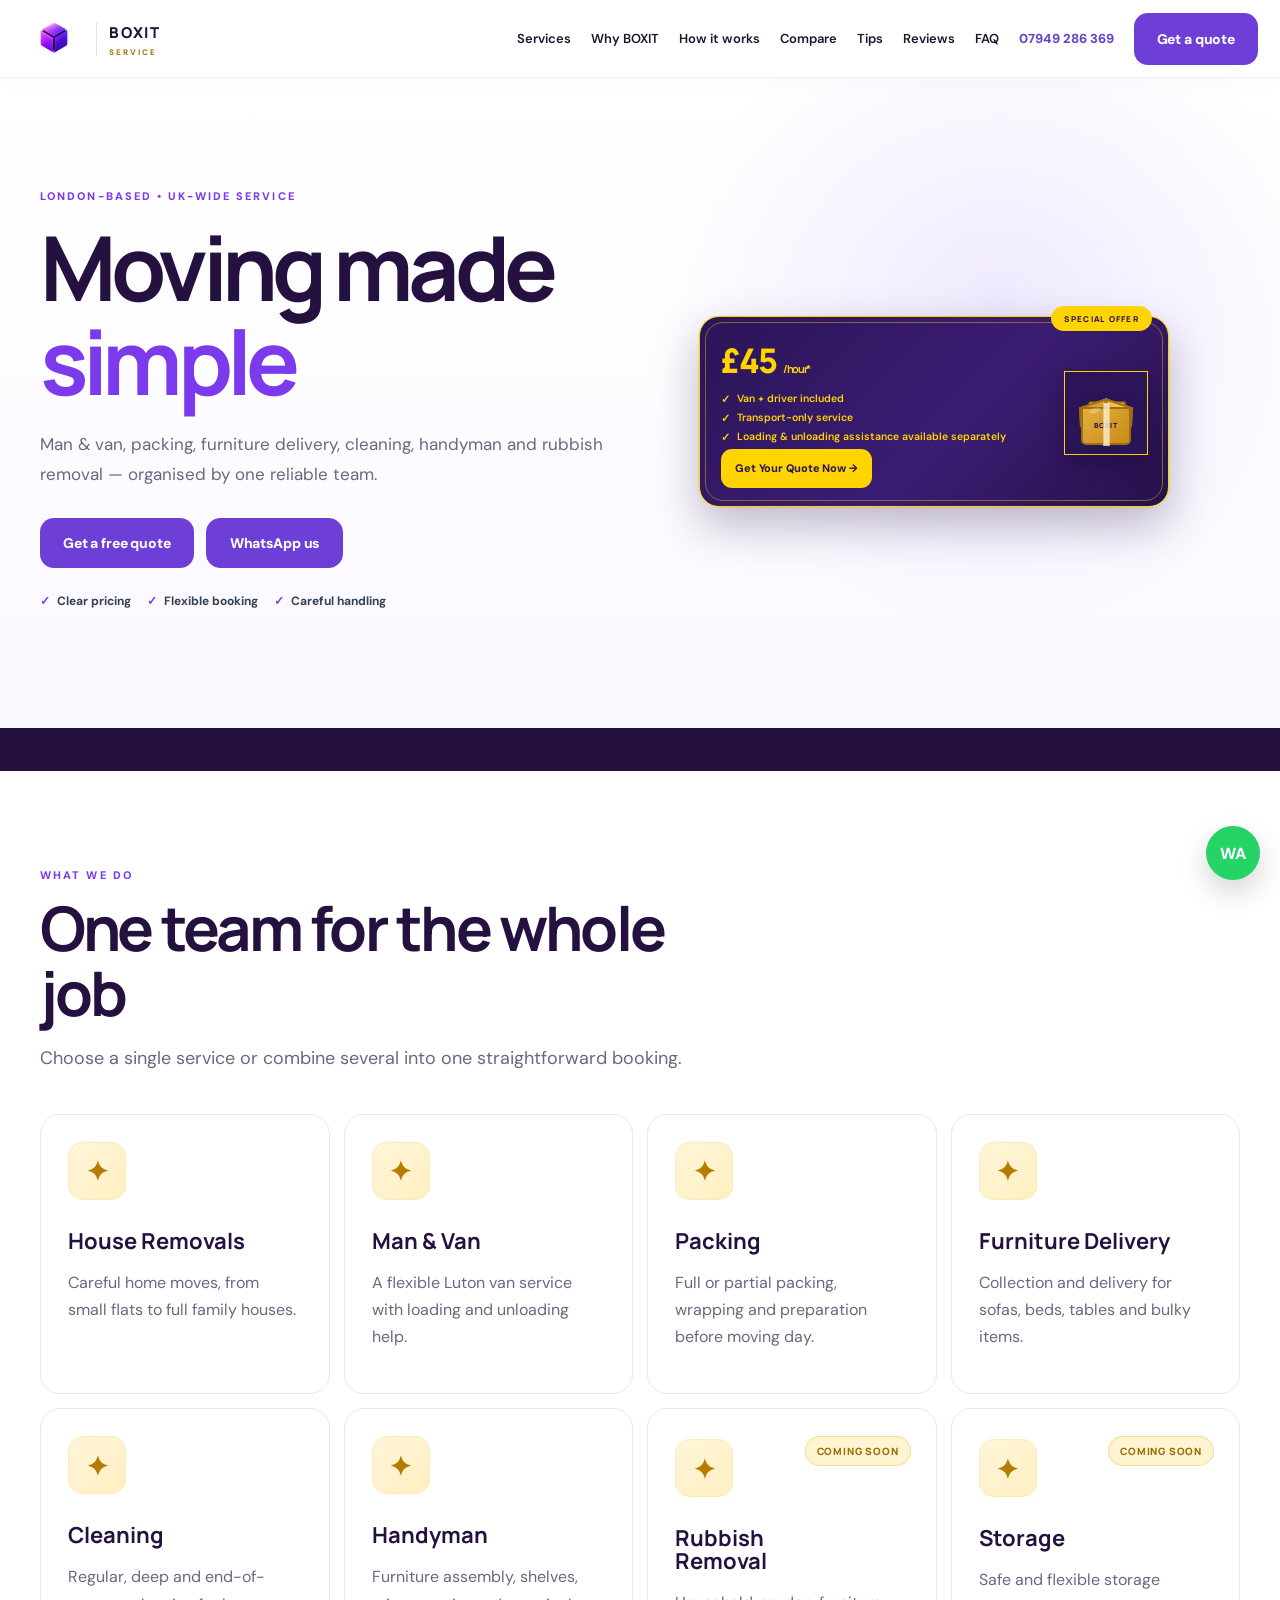
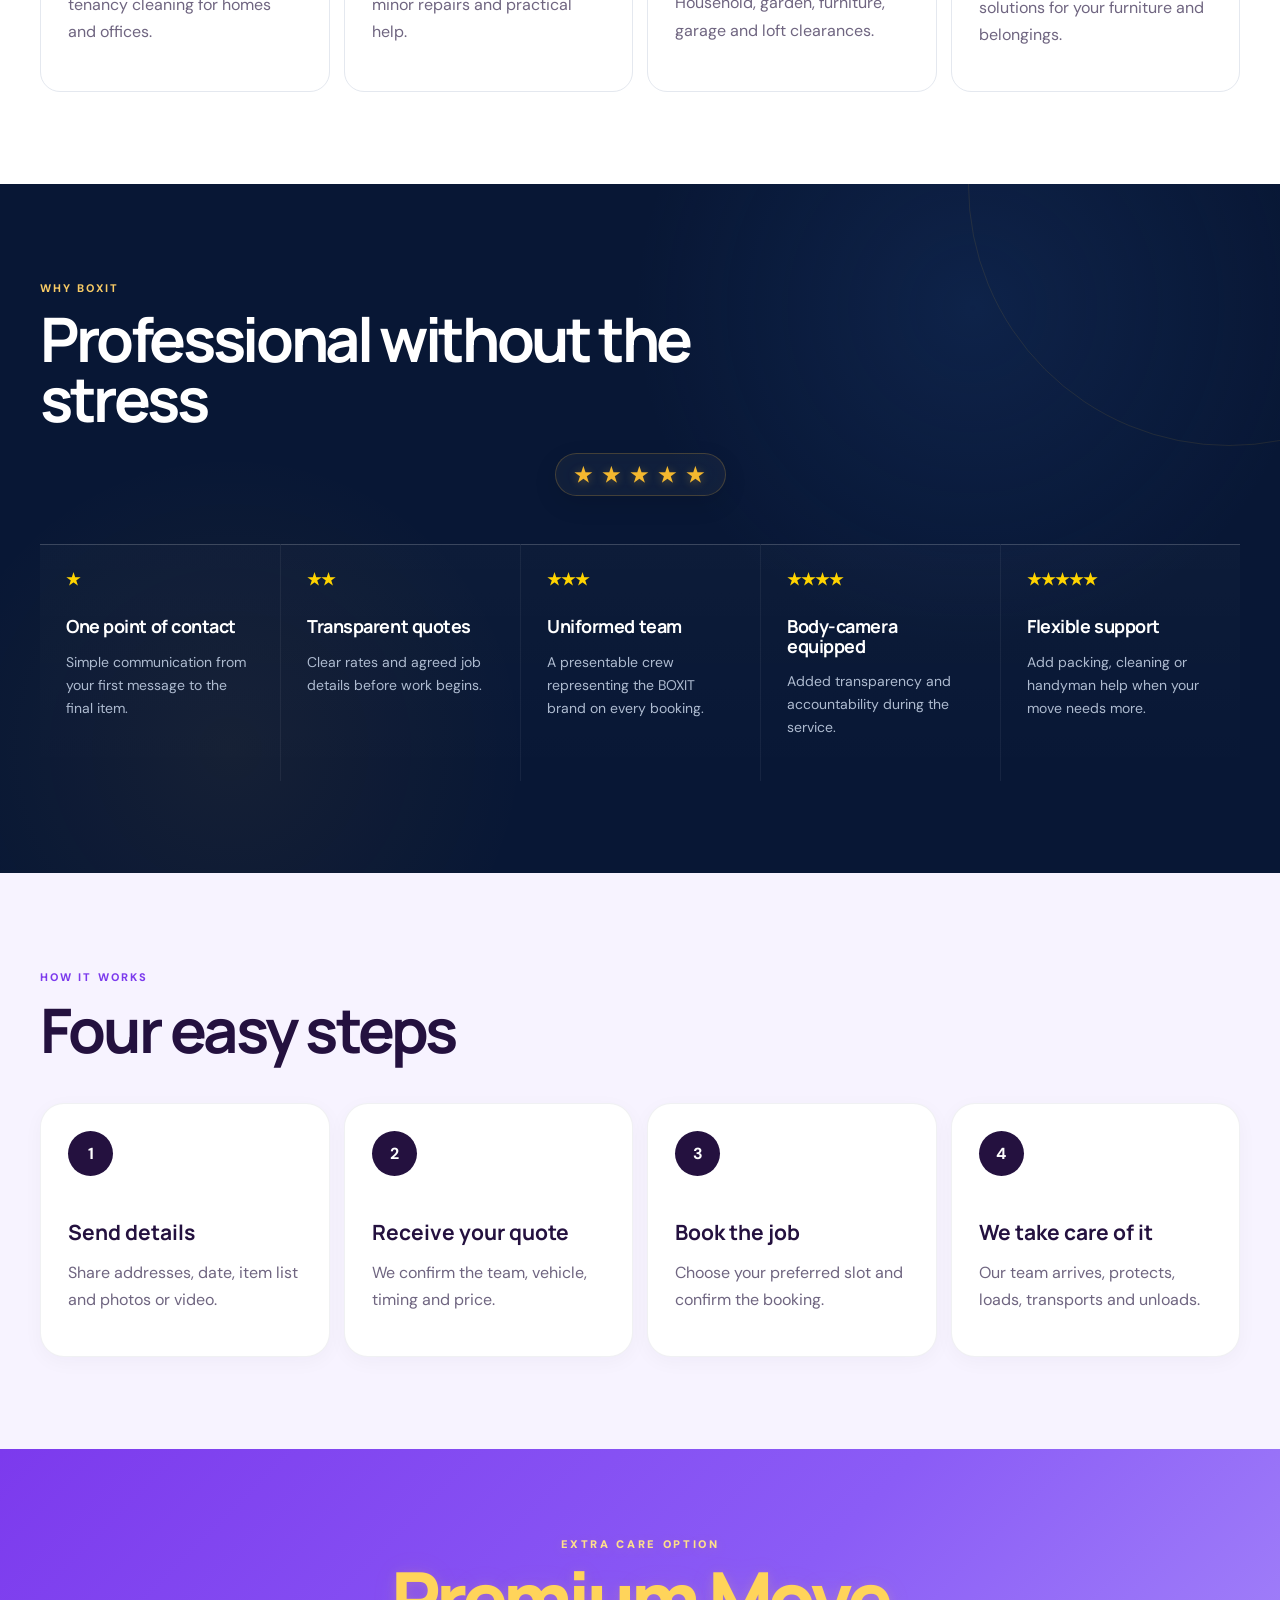
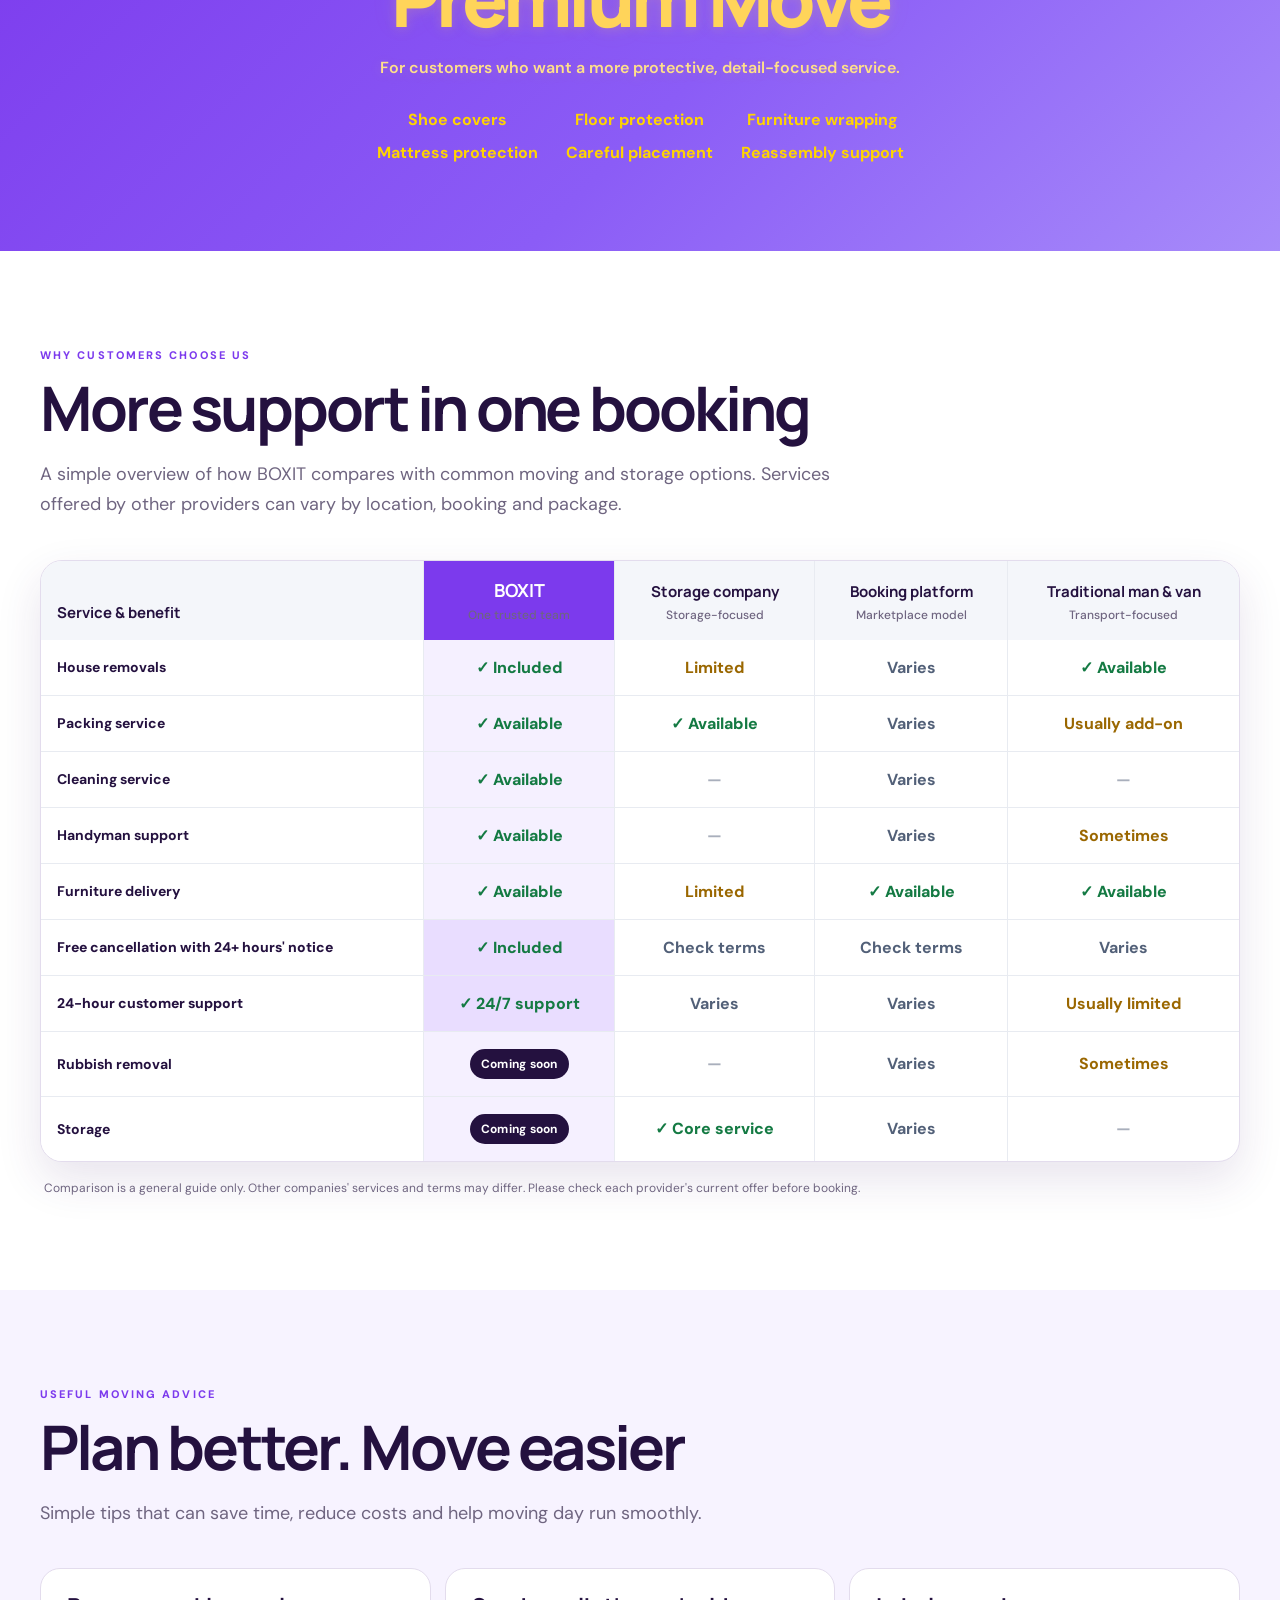
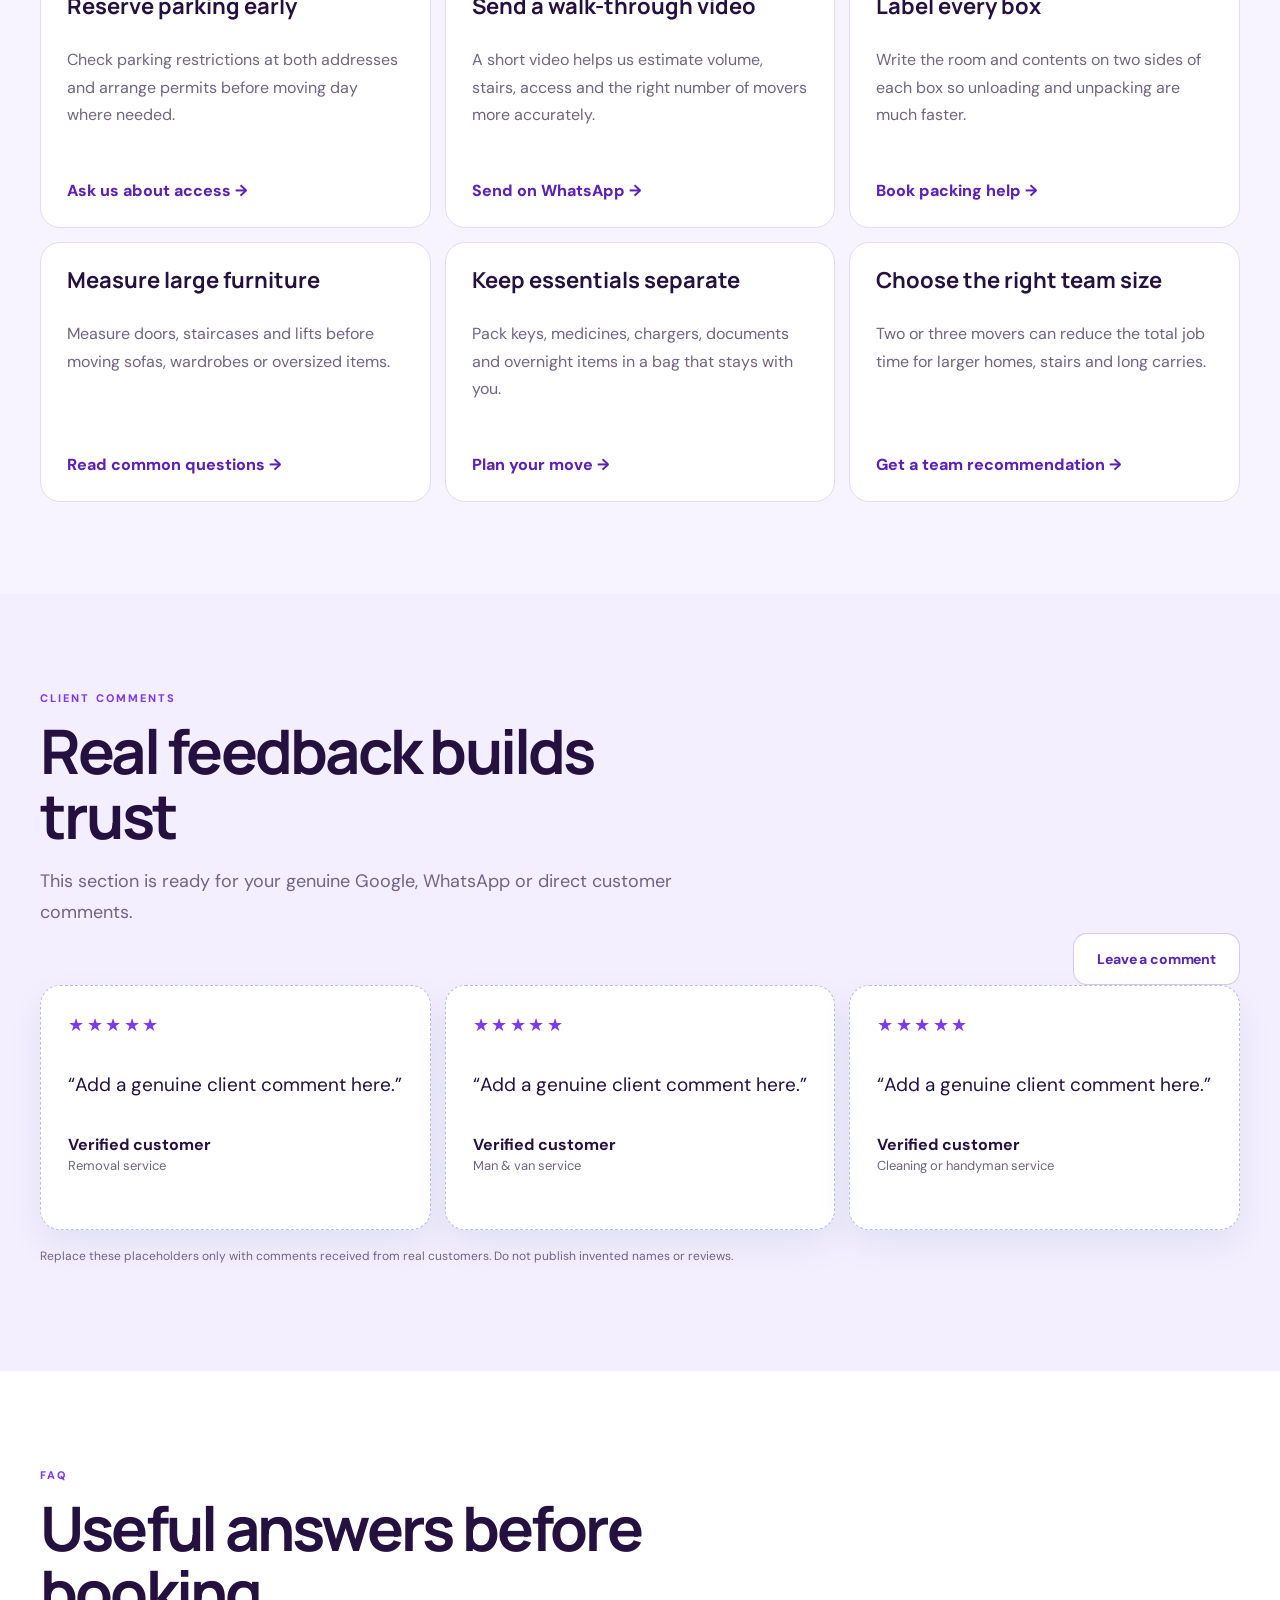
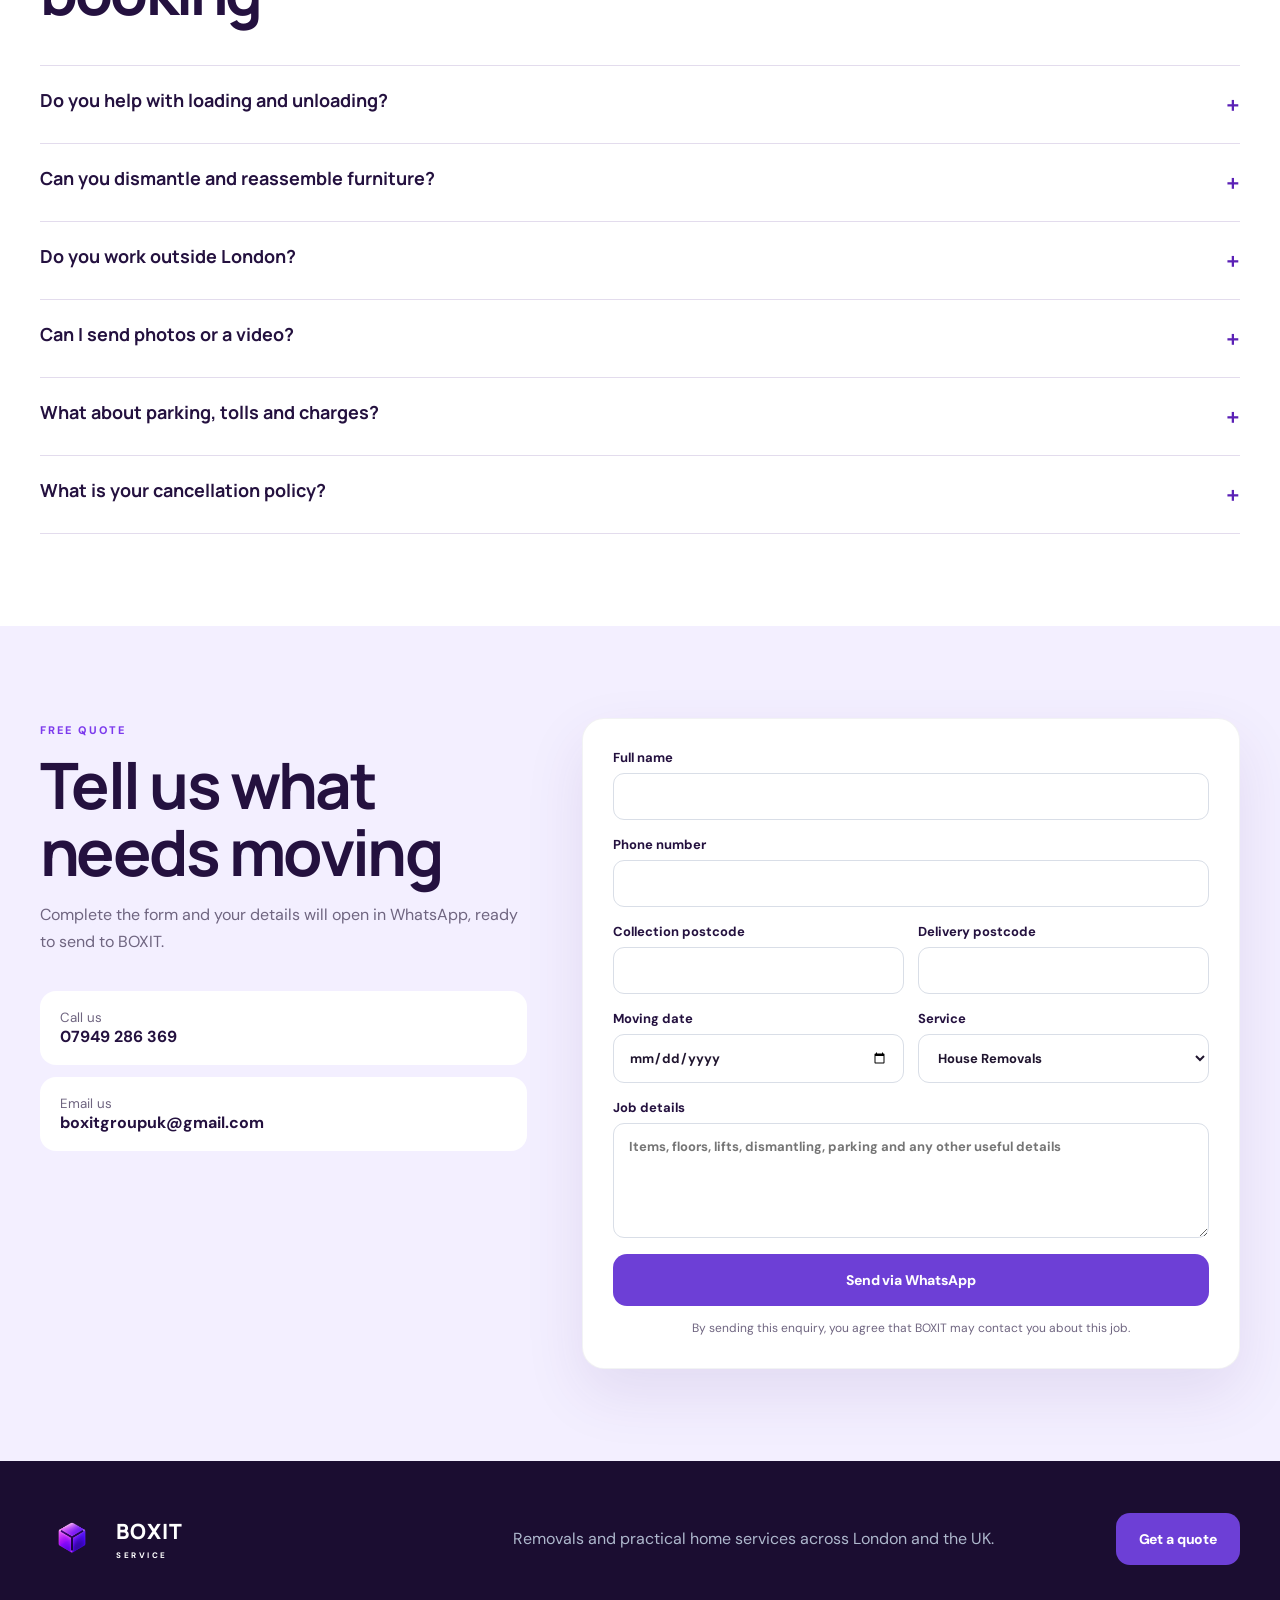
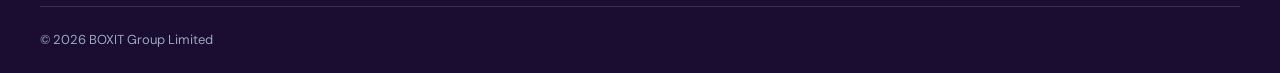
==== beta.html @ 2c0931a5 "in progress" ====
<!DOCTYPE html>
<html lang="en">
<head>
    <meta charset="UTF-8" />
    <meta name="viewport" content="width=device-width, initial-scale=1.0" />
    <meta name="description" content="BOXIT provides removals, man & van, packing, furniture delivery, cleaning, handyman and rubbish removal services across London and the UK." />
    <title>BOXIT Group | Removals & Home Services</title>
    <link rel="preconnect" href="https://fonts.googleapis.com">
    <link rel="preconnect" href="https://fonts.gstatic.com" crossorigin>
    <link href="https://fonts.googleapis.com/css2?family=DM+Sans:wght@400;500;600;700&family=Manrope:wght@600;700;800&display=swap" rel="stylesheet">
</head>
<style>
    :root{
        --navy:#0a1735;
        --blue:#102b66;
        --gold:#f5b936;
        --cream:#f7f3ea;
        --ink:#111827;
        --muted:#667085;
        --white:#fff;
        --line:#dfe3ea;
        --radius:24px;
    }

    *{
        box-sizing:border-box;
    }

    html{
        scroll-behavior:smooth;
    }

    body{
        margin:0;
        font-family:'DM Sans',sans-serif;
        color:var(--ink);
        background:#fff;
    }

    h1,h2,h3{
        font-family:'Manrope',sans-serif;
        margin:0;
        line-height:1.05;
    }

    p{
        line-height:1.7;
        color:var(--muted);
    }

    a{
        text-decoration:none;
        color:inherit;
    }

    .section-pad{
        padding-left:max(24px,calc((100vw - 1200px)/2));
        padding-right:max(24px,calc((100vw - 1200px)/2));
    }


    /* =========================================================
     HEADER
     ========================================================= */

    .site-header{
        height:86px;
        padding:0 max(24px,calc((100vw - 1200px)/2));
        display:flex;
        align-items:center;
        justify-content:space-between;
        position:sticky;
        top:0;
        background:rgba(255,255,255,.94);
        backdrop-filter:blur(16px);
        -webkit-backdrop-filter:blur(16px);
        z-index:20;
        border-bottom:1px solid rgba(10,23,53,.08);
    }

    .brand{
        display:flex;
        align-items:center;
        text-decoration:none;
    }

    .header-logo{
        display:block;
        width:150px;
        height:58px;
        object-fit:contain;
        object-position:left center;
    }

    @media(max-width:600px){
        .header-logo{
            width:125px;
            height:52px;
        }
    }

    .brand-mark{
        width:38px;
        height:38px;
        background:var(--gold);
        border-radius:9px;
        position:relative;
        display:grid;
        place-items:center;
        transform:rotate(-4deg);
    }

    .brand-mark:before,
    .brand-mark:after,
    .brand-mark span{
        content:"";
        position:absolute;
        background:var(--navy);
    }

    .brand-mark:before{
        width:21px;
        height:3px;
        transform:rotate(28deg);
    }

    .brand-mark:after{
        height:21px;
        width:3px;
        transform:rotate(28deg);
    }

    .brand-mark span{
        width:13px;
        height:13px;
        border:3px solid var(--navy);
        background:transparent;
    }

    .brand strong{
        font:800 21px 'Manrope';
        letter-spacing:.04em;
        display:block;
        color:var(--navy);
    }

    .brand small{
        font-size:9px;
        letter-spacing:.34em;
        display:block;
        color:#65708a;
    }

    .site-header nav{
        display:flex;
        align-items:center;
        gap:24px;
        font-size:14px;
        font-weight:600;
    }

    .site-header nav>a:hover{
        color:var(--blue);
    }

    .nav-phone{
        color:var(--blue);
    }

    .menu-btn{
        display:none;
    }


    /* =========================================================
     BUTTONS
     ========================================================= */

    .btn{
        display:inline-flex;
        justify-content:center;
        align-items:center;
        background:var(--gold);
        color:var(--navy);
        padding:16px 23px;
        border-radius:999px;
        font-weight:800;
        border:0;
        cursor:pointer;
        transition:.2s;
    }

    .btn:hover{
        transform:translateY(-2px);
        box-shadow:0 12px 25px rgba(245,185,54,.3);
    }

    .btn-small{
        padding:11px 18px;
    }

    .btn-ghost{
        background:#fff;
        border:1px solid var(--line);
        box-shadow:none;
    }


    /* =========================================================
     HERO
     ========================================================= */

    .hero{
        min-height:690px;
        display:grid;
        grid-template-columns:1.05fr .95fr;
        gap:60px;
        align-items:center;
        background:linear-gradient(180deg,#fff 0%,#fbfaf7 100%);
        overflow:hidden;
    }

    .eyebrow{
        text-transform:uppercase;
        letter-spacing:.16em;
        font-size:12px;
        font-weight:800;
        color:#916c0c;
    }

    .hero h1{
        font-size:clamp(58px,7.5vw,104px);
        letter-spacing:-.06em;
        color:var(--navy);
        margin:16px 0 24px;
    }

    .hero h1 span{
        color:var(--gold);
    }

    .hero-copy>p{
        font-size:19px;
        max-width:620px;
    }

    .hero-actions{
        display:flex;
        gap:12px;
        margin:30px 0;
    }

    .trust-row{
        display:flex;
        flex-wrap:wrap;
        gap:18px;
        font-size:13px;
        font-weight:700;
        color:#344054;
    }

    .trust-row span:before{
        content:'✓';
        color:#b47c00;
        margin-right:7px;
    }


    /* =========================================================
     HERO ROUND PHOTO
     ========================================================= */

    .hero-visual{
        height:520px;
        position:relative;
        background:transparent;
        border-radius:0;
        overflow:visible;
        box-shadow:none;
        display:flex;
        align-items:center;
        justify-content:center;
    }

    /*
    If your hero contains a normal <img>, this makes it round.
  */

    .hero-visual img{
        width:440px;
        height:440px;
        border-radius:50%;
        object-fit:cover;
        object-position:center;
        display:block;
        background:#e7eefc;
        border:10px solid #fff;
        box-shadow:
                0 25px 60px rgba(16,43,102,.18),
                0 5px 20px rgba(16,43,102,.08);
    }


    /* Decorative circle behind photo */

    .hero-visual:before{
        content:"";
        position:absolute;
        width:470px;
        height:470px;
        border-radius:50%;
        background:#e7eefc;
        z-index:0;
    }

    .hero-visual img{
        position:relative;
        z-index:1;
    }


    /* Small gold decorative circle */

    .hero-visual:after{
        content:"";
        position:absolute;
        right:25px;
        top:40px;
        width:78px;
        height:78px;
        border-radius:50%;
        background:var(--gold);
        z-index:2;
        box-shadow:0 10px 25px rgba(245,185,54,.25);
    }


    /* =========================================================
     OLD HERO ILLUSTRATION SUPPORT
     ========================================================= */

    .sun{
        position:absolute;
        right:55px;
        top:55px;
        width:84px;
        height:84px;
        border-radius:50%;
        background:var(--gold);
    }

    .road{
        position:absolute;
        bottom:0;
        left:0;
        right:0;
        height:90px;
        background:#aab6cf;
    }

    .road:after{
        content:"";
        position:absolute;
        top:42px;
        width:100%;
        border-top:5px dashed #fff;
    }

    .house{
        position:absolute;
        left:55px;
        bottom:90px;
        width:190px;
        height:185px;
        background:#fff;
        border-radius:10px 10px 0 0;
    }

    .house:before{
        content:"";
        position:absolute;
        left:-22px;
        top:-65px;
        border-left:117px solid transparent;
        border-right:117px solid transparent;
        border-bottom:82px solid #173973;
    }

    .house i,
    .house b{
        position:absolute;
        background:#b7c8e9;
    }

    .house i{
        width:48px;
        height:70px;
        left:70px;
        bottom:0;
    }

    .house b{
        width:42px;
        height:42px;
        right:18px;
        top:45px;
    }

    .van{
        position:absolute;
        right:30px;
        bottom:65px;
        width:330px;
        height:160px;
    }

    .van-box{
        position:absolute;
        left:0;
        bottom:25px;
        width:220px;
        height:135px;
        background:var(--navy);
        border-radius:12px 12px 4px 4px;
        display:grid;
        place-items:center;
        color:#fff;
        font:800 30px 'Manrope';
    }

    .van-box:before{
        content:"";
        position:absolute;
        top:18px;
        right:18px;
        width:30px;
        height:30px;
        border:4px solid var(--gold);
        transform:rotate(30deg);
    }

    .van-cab{
        position:absolute;
        right:0;
        bottom:25px;
        width:115px;
        height:100px;
        background:var(--gold);
        border-radius:12px 28px 6px 6px;
    }

    .van-cab:before{
        content:"";
        position:absolute;
        top:12px;
        left:15px;
        width:58px;
        height:35px;
        background:#d7e5ff;
        clip-path:polygon(0 0,75% 0,100% 100%,0 100%);
    }

    .wheel{
        position:absolute;
        bottom:0;
        width:54px;
        height:54px;
        border-radius:50%;
        background:#222;
        border:10px solid #44506a;
    }

    .w1{
        left:43px;
    }

    .w2{
        right:38px;
    }

    .box-stack{
        position:absolute;
        left:30px;
        bottom:90px;
    }

    .box-stack div{
        width:58px;
        height:50px;
        background:#d49b2a;
        border:3px solid #a27318;
        margin-top:3px;
    }

    .box-stack div:nth-child(2){
        margin-left:46px;
    }

    .box-stack div:nth-child(3){
        margin-left:12px;
    }


    /* =========================================================
     TICKER — RIGHT EDGE TO LEFT EDGE
     ========================================================= */

    .ticker{
        position:relative;
        background:var(--navy);
        color:#fff;
        overflow:hidden;
        white-space:nowrap;
        padding:18px 0;
        font:700 13px 'Manrope';
        letter-spacing:.15em;
    }

    .ticker div{
        display:block;
        width:max-content;
        min-width:max-content;
        animation:tickerMove 22s linear infinite;
        will-change:transform;
        transform:translate3d(100vw,0,0);
    }

    @keyframes tickerMove{
        from{
            transform:translate3d(100vw,0,0);
        }
        to{
            transform:translate3d(-100%,0,0);
        }
    }

    @media(prefers-reduced-motion:reduce){
        .ticker div{
            animation:none;
            transform:none;
            margin-left:20px;
        }
    }


    /* =========================================================
     GENERAL SECTIONS
     ========================================================= */

    .section-block{
        padding-top:110px;
        padding-bottom:110px;
    }

    .section-heading{
        max-width:680px;
        margin-bottom:48px;
    }

    .section-heading h2{
        font-size:clamp(40px,5vw,68px);
        letter-spacing:-.045em;
        color:var(--navy);
        margin:12px 0;
    }

    .section-heading>p{
        font-size:18px;
    }


    /* =========================================================
     SERVICES
     ========================================================= */

    .service-grid{
        display:grid;
        grid-template-columns:repeat(4,1fr);
        gap:16px;
    }

    .service-grid article{
        padding:30px;
        border:1px solid var(--line);
        border-radius:var(--radius);
        min-height:230px;
        transition:.25s;
        background:#fff;
    }

    .service-grid article:hover{
        transform:translateY(-5px);
        box-shadow:0 20px 45px rgba(17,24,39,.08);
        border-color:#f4c75f;
    }

    .service-grid article:last-child{
        grid-column:span 2;
    }

    .icon{
        width:44px;
        height:44px;
        border-radius:13px;
        display:grid;
        place-items:center;
        background:#fff4d7;
        color:#8f6600;
        font-weight:800;
        margin-bottom:35px;
    }

    .service-grid h3{
        font-size:22px;
        color:var(--navy);
    }


    /* =========================================================
     DARK SECTION
     ========================================================= */

    .dark-section{
        padding-top:110px;
        padding-bottom:110px;
        background:var(--navy);
        color:#fff;
    }

    .section-heading.light h2{
        color:#fff;
    }

    .section-heading.light .eyebrow{
        color:#f8cb65;
    }

    .feature-grid{
        display:grid;
        grid-template-columns:repeat(5,1fr);
        gap:18px;
    }

    .feature-grid article{
        padding:28px;
        border-top:1px solid rgba(255,255,255,.25);
    }

    .feature-grid span{
        color:var(--gold);
        font-weight:800;
    }

    .feature-grid h3{
        font-size:21px;
        margin:38px 0 12px;
    }

    .feature-grid p{
        color:#b8c1d5;
    }


    /* =========================================================
     PROCESS
     ========================================================= */

    .process-wrap{
        background:var(--cream);
    }

    .steps{
        display:grid;
        grid-template-columns:repeat(4,1fr);
        gap:20px;
    }

    .steps article{
        position:relative;
        padding:30px;
        background:#fff;
        border-radius:var(--radius);
    }

    .steps b{
        display:grid;
        place-items:center;
        width:48px;
        height:48px;
        border-radius:50%;
        background:var(--navy);
        color:#fff;
        margin-bottom:55px;
    }

    .steps h3{
        font-size:21px;
        color:var(--navy);
    }


    /* =========================================================
     PREMIUM SECTION
     ========================================================= */

    .premium{
        padding-top:95px;
        padding-bottom:95px;
        background:var(--gold);
        display:grid;
        grid-template-columns:1fr 1.2fr;
        align-items:end;
        gap:60px;
    }

    .premium h2{
        font-size:64px;
        color:var(--navy);
        margin:12px 0;
    }

    .premium p{
        color:#4e410f;
    }

    .premium-list{
        display:flex;
        flex-wrap:wrap;
        gap:12px;
    }

    .premium-list span{
        background:transparent !important;
        padding:0 !important;
        border-radius:0 !important;
        font-weight:700;
        color:#FFD400 !important;
    }


    /* =========================================================
     FAQ
     ========================================================= */

    .faq-list{
        border-top:1px solid var(--line);
    }

    details{
        border-bottom:1px solid var(--line);
        padding:22px 0;
    }

    summary{
        cursor:pointer;
        font:700 18px 'Manrope';
        color:var(--navy);
        list-style:none;
        display:flex;
        justify-content:space-between;
    }

    summary:after{
        content:'+';
        color:#9b7009;
        font-size:24px;
    }

    details[open] summary:after{
        content:'−';
    }


    /* =========================================================
     QUOTE SECTION
     ========================================================= */

    .quote-section{
        padding-top:110px;
        padding-bottom:110px;
        background:#eef3fd;
        display:grid;
        grid-template-columns:.85fr 1.15fr;
        gap:80px;
    }

    .quote-copy h2{
        font-size:clamp(46px,5vw,72px);
        color:var(--navy);
        letter-spacing:-.04em;
        margin:12px 0;
    }

    .contact-cards{
        display:grid;
        gap:12px;
        margin-top:35px;
    }

    .contact-cards a{
        background:#fff;
        padding:18px 20px;
        border-radius:16px;
    }

    .contact-cards small{
        display:block;
        color:var(--muted);
    }

    .contact-cards strong{
        color:var(--navy);
    }

    .quote-form{
        background:#fff;
        padding:32px;
        border-radius:28px;
        box-shadow:0 24px 60px rgba(16,43,102,.1);
    }

    label{
        display:grid;
        gap:7px;
        font-weight:700;
        font-size:13px;
        color:var(--navy);
        margin-bottom:16px;
    }

    input,
    select,
    textarea{
        width:100%;
        padding:14px 15px;
        border:1px solid #ced5e1;
        border-radius:12px;
        font:inherit;
        color:var(--ink);
        background:#fff;
    }

    input:focus,
    select:focus,
    textarea:focus{
        outline:3px solid rgba(245,185,54,.28);
        border-color:#d59c1e;
    }

    .form-row{
        display:grid;
        grid-template-columns:1fr 1fr;
        gap:14px;
    }

    .quote-form .btn{
        width:100%;
    }

    .form-note{
        font-size:12px;
        text-align:center;
        margin-bottom:0;
    }


    /* =========================================================
     FOOTER
     ========================================================= */

    footer{
        background:#071126;
        color:#fff;
        padding:55px max(24px,calc((100vw - 1200px)/2)) 25px;
    }

    .footer-top{
        display:grid;
        grid-template-columns:1fr 1.3fr auto;
        align-items:center;
        gap:40px;
        padding-bottom:45px;
    }

    .brand-light strong{
        color:#fff;
    }

    .footer-top p{
        color:#aeb8cd;
    }

    .footer-bottom{
        display:flex;
        justify-content:space-between;
        border-top:1px solid rgba(255,255,255,.14);
        padding-top:24px;
        color:#9ba7bd;
        font-size:13px;
    }

    .footer-bottom div{
        display:flex;
        gap:18px;
    }


    /* =========================================================
     WHATSAPP
     ========================================================= */

    .floating-whatsapp{
        position:fixed;
        right:22px;
        bottom:22px;
        width:58px;
        height:58px;
        background:#25d366;
        color:#fff;
        display:grid;
        place-items:center;
        border-radius:50%;
        font-weight:800;
        box-shadow:0 12px 25px rgba(0,0,0,.2);
        z-index:30;
    }


    /* =========================================================
     SPECIAL OFFER — COMPACT RIGHT SIDE
     ========================================================= */

    .offer-section{
        padding-top:30px;
        padding-bottom:0;
    }

    .offer-card{
        position:relative;
        width:min(500px,100%);
        max-width:500px;
        margin:0 0 0 auto;
        background:linear-gradient(135deg,#fffdf7 0%,#fff 65%,#fff8e7 100%);
        border:1px solid rgba(245,185,54,.75);
        border-radius:22px;
        padding:24px 25px 20px;
        display:grid;
        grid-template-columns:minmax(0,1fr) 82px;
        gap:12px 18px;
        align-items:center;
        box-shadow:0 14px 35px rgba(16,43,102,.10);
    }

    .offer-card:after{
        content:"";
        position:absolute;
        inset:5px;
        border:1px solid rgba(245,185,54,.15);
        border-radius:18px;
        pointer-events:none;
    }

    .offer-ribbon{
        position:absolute;
        top:-13px;
        right:20px;
        left:auto;
        transform:none;
        background:var(--navy);
        color:#fff;
        font:800 9px 'Manrope';
        letter-spacing:.16em;
        text-transform:uppercase;
        padding:7px 14px;
        border:1px solid var(--gold);
        border-radius:999px;
        white-space:nowrap;
        box-shadow:0 6px 15px rgba(10,23,53,.14);
    }

    .offer-price{
        display:flex;
        align-items:baseline;
        gap:6px;
        font:800 36px 'Manrope';
        letter-spacing:-.04em;
        color:var(--navy);
    }

    .offer-price small{
        font-size:12px;
        font-weight:700;
        color:#806315;
    }

    .offer-list{
        list-style:none;
        margin:10px 0 0;
        padding:0;
        display:grid;
        gap:5px;
    }

    .offer-list li{
        display:flex;
        gap:7px;
        align-items:flex-start;
        font-weight:600;
        font-size:11.5px;
        line-height:1.35;
        color:#475467;
    }

    .offer-list li b{
        color:#b47c00;
        font-size:11px;
    }

    .offer-badge{
        width:82px;
        height:82px;
        border-radius:50%;
        background:var(--navy);
        color:#fff;
        display:grid;
        place-items:center;
        text-align:center;
        font:800 9px 'Manrope';
        line-height:1.25;
        justify-self:end;
        position:relative;
        overflow:hidden;
        isolation:isolate;
        border:3px solid #fff;
        box-shadow:0 0 0 1px var(--gold),0 8px 20px rgba(10,23,53,.15);
    }

    .offer-badge:after{
        content:"";
        position:absolute;
        inset:4px;
        border:1px solid rgba(245,185,54,.7);
        border-radius:50%;
        z-index:1;
    }

    .offer-badge img{
        position:absolute;
        inset:0;
        width:100%;
        height:100%;
        object-fit:cover;
        opacity:.28;
        z-index:-1;
    }

    .offer-badge-overlay{
        position:relative;
        z-index:2;
        display:grid;
        gap:1px;
        padding:10px;
        text-shadow:0 1px 6px rgba(0,0,0,.3);
    }

    .offer-badge-overlay span{
        display:block;
        color:#fff;
        font-size:7px;
        letter-spacing:.1em;
    }

    .offer-badge-overlay strong{
        display:block;
        color:var(--gold);
        font-size:14px;
        letter-spacing:.04em;
    }

    .offer-cta{
        grid-column:1/-1;
        margin-top:5px;
        width:max-content;
        padding:10px 16px;
        font-size:12px;
    }

    @media(max-width:960px){
        .offer-section{
            padding-top:25px;
        }

        .offer-card{
            margin-left:auto;
            margin-right:0;
        }
    }

    @media(max-width:600px){
        .offer-section{
            padding-top:28px;
            padding-bottom:0;
        }

        .offer-card{
            width:100%;
            max-width:none;
            grid-template-columns:1fr 72px;
            padding:22px 18px 18px;
            border-radius:20px;
        }

        .offer-badge{
            width:72px;
            height:72px;
        }

        .offer-price{
            font-size:32px;
        }

        .offer-list li{
            font-size:11px;
        }

        .offer-cta{
            width:100%;
        }
    }

    /* =========================================================
     COMPARISON
     ========================================================= */

    .compare-section{
        background:#fff;
    }

    .compare-heading{
        max-width:820px;
    }

    .comparison-card{
        overflow-x:auto;
        border:1px solid var(--line);
        border-radius:28px;
        background:#fff;
        box-shadow:0 24px 55px rgba(16,43,102,.08);
    }

    .comparison-table{
        width:100%;
        min-width:960px;
        border-collapse:separate;
        border-spacing:0;
        text-align:center;
    }

    .comparison-table th,
    .comparison-table td{
        padding:19px 18px;
        border-right:1px solid #e8ebf1;
        border-bottom:1px solid #e8ebf1;
    }

    .comparison-table thead th{
        background:#f4f6fa;
        color:var(--navy);
        font-family:'Manrope';
        font-size:15px;
        vertical-align:bottom;
    }

    .comparison-table thead th:first-child{
        text-align:left;
        min-width:255px;
    }

    .comparison-table thead span,
    .comparison-table thead small{
        display:block;
    }

    .comparison-table thead small{
        margin-top:5px;
        color:var(--muted);
        font:500 12px 'DM Sans';
    }

    .comparison-table tbody th{
        text-align:left;
        color:var(--navy);
        font-size:14px;
        background:#fff;
    }

    .comparison-table tr:last-child th,
    .comparison-table tr:last-child td{
        border-bottom:0;
    }

    .comparison-table th:last-child,
    .comparison-table td:last-child{
        border-right:0;
    }

    .comparison-table .boxit-col{
        background:#fff8e6;
    }

    .comparison-table thead .boxit-col{
        background:var(--gold);
        font-size:18px;
    }

    .comparison-table .highlight-row th{
        font-weight:800;
    }

    .comparison-table .highlight-row .boxit-col{
        background:#fff0bd;
    }

    .yes{
        color:#147a43;
        font-weight:800;
    }

    .limited{
        color:#9a6700;
        font-weight:700;
    }

    .varies{
        color:#526078;
        font-weight:700;
    }

    .no{
        color:#a9afbc;
        font-weight:800;
    }

    .soon{
        display:inline-block;
        background:var(--navy);
        color:#fff;
        padding:7px 11px;
        border-radius:999px;
        font-size:12px;
        letter-spacing:.02em;
    }

    .comparison-note{
        font-size:12px;
        color:var(--muted);
        margin:16px 4px 0;
    }


    /* =========================================================
     TIPS
     ========================================================= */

    .tips-section{
        background:var(--cream);
    }

    .tips-grid{
        display:grid;
        grid-template-columns:repeat(3,1fr);
        gap:18px;
    }

    .tips-grid article{
        background:#fff;
        border:1px solid var(--line);
        border-radius:24px;
        padding:28px;
        min-height:280px;
        display:flex;
        flex-direction:column;
    }

    .tips-grid article>span{
        display:none !important;
    }

    .tips-grid h3{
        font-size:22px;
        color:var(--navy);
        margin:0 0 12px;
    }

    .tips-grid p{
        flex:1;
    }

    .tips-grid a{
        font-weight:800;
        color:#8a6200;
        margin-top:22px;
    }


    /* =========================================================
     REVIEWS
     ========================================================= */

    .reviews-section{
        background:#eef3fd;
    }

    .reviews-head{
        display:flex;
        justify-content:space-between;
        align-items:end;
        gap:30px;
    }

    .review-grid{
        display:grid;
        grid-template-columns:repeat(3,1fr);
        gap:18px;
    }

    .review-grid article{
        background:#fff;
        border-radius:24px;
        padding:30px;
        min-height:260px;
        box-shadow:0 15px 35px rgba(16,43,102,.07);
    }

    .stars{
        color:#d99d14;
        letter-spacing:.14em;
        font-size:18px;
    }

    .review-grid article>p{
        font-size:19px;
        color:var(--navy);
        margin:32px 0;
    }

    .review-grid article footer{
        background:none;
        color:inherit;
        padding:0;
        display:grid;
        gap:2px;
    }

    .review-grid article footer strong{
        color:var(--navy);
    }

    .review-grid article footer span{
        font-size:13px;
        color:var(--muted);
    }

    .review-placeholder{
        border:1px dashed #b7c2d8;
    }

    .reviews-note{
        font-size:12px;
        color:var(--muted);
        margin-top:16px;
    }


    /* =========================================================
     TABLET
     ========================================================= */

    @media(max-width:960px){

        .site-header nav{
            display:none;
            position:absolute;
            left:0;
            right:0;
            top:86px;
            background:#fff;
            padding:24px;
            flex-direction:column;
            align-items:flex-start;
            border-bottom:1px solid var(--line);
        }

        .site-header nav.open{
            display:flex;
        }

        .menu-btn{
            display:block;
            border:1px solid var(--line);
            background:#fff;
            border-radius:99px;
            padding:10px 14px;
            font-weight:700;
        }

        .hero{
            grid-template-columns:1fr;
            padding-top:75px;
            padding-bottom:60px;
        }

        .hero-visual{
            height:500px;
        }

        .hero-visual:before{
            width:440px;
            height:440px;
        }

        .hero-visual img{
            width:410px;
            height:410px;
        }

        .service-grid{
            grid-template-columns:repeat(2,1fr);
        }

        .feature-grid{
            grid-template-columns:repeat(3,1fr);
        }

        .steps{
            grid-template-columns:repeat(2,1fr);
        }

        .quote-section{
            grid-template-columns:1fr;
        }

        .premium{
            grid-template-columns:1fr;
        }

        .footer-top{
            grid-template-columns:1fr;
        }

        .footer-bottom{
            gap:18px;
            flex-direction:column;
        }

        .footer-bottom div{
            flex-wrap:wrap;
        }

        .offer-card{
            grid-template-columns:1fr auto;
        }

        .tips-grid,
        .review-grid{
            grid-template-columns:repeat(2,1fr);
        }

        .reviews-head{
            align-items:flex-start;
            flex-direction:column;
        }
    }


    /* =========================================================
     MOBILE
     ========================================================= */

    @media(max-width:600px){

        .section-pad{
            padding-left:20px;
            padding-right:20px;
        }

        .hero{
            min-height:auto;
            padding-top:55px;
        }

        .hero h1{
            font-size:58px;
        }

        .hero-copy>p{
            font-size:17px;
        }

        .hero-actions{
            flex-direction:column;
            align-items:stretch;
        }

        .hero-actions .btn{
            width:100%;
        }

        .hero-visual{
            height:370px;
            margin-top:10px;
        }

        .hero-visual:before{
            width:320px;
            height:320px;
        }

        .hero-visual img{
            width:300px;
            height:300px;
            border-width:7px;
        }

        .hero-visual:after{
            width:58px;
            height:58px;
            right:25px;
            top:30px;
        }

        /*
      Hide old illustration pieces on mobile if they are still
      present in the HTML. This prevents them overlapping the
      round photo.
    */

        .hero-visual .sun,
        .hero-visual .road,
        .hero-visual .house,
        .hero-visual .van,
        .hero-visual .box-stack{
            display:none;
        }

        .service-grid,
        .feature-grid,
        .steps{
            grid-template-columns:1fr;
        }

        .service-grid article:last-child{
            grid-column:auto;
        }

        .form-row{
            grid-template-columns:1fr;
        }

        .section-block,
        .dark-section,
        .quote-section{
            padding-top:75px;
            padding-bottom:75px;
        }

        .premium{
            padding-top:70px;
            padding-bottom:70px;
        }

        .premium h2{
            font-size:48px;
        }

        .footer-bottom div{
            flex-direction:column;
        }

        .offer-card{
            grid-template-columns:1fr;
            padding:36px 22px;
            text-align:center;
        }

        .offer-badge{
            justify-self:center;
        }

        .offer-price{
            justify-content:center;
        }

        .offer-list{
            text-align:left;
        }

        .offer-cta{
            width:100%;
        }

        .tips-grid,
        .review-grid{
            grid-template-columns:1fr;
        }

        .comparison-card{
            border-radius:20px;
        }

        .comparison-table th,
        .comparison-table td{
            padding:15px 13px;
        }

        .reviews-head .btn{
            width:100%;
        }
    }


    /* =========================================================
     EXTRA SMALL PHONES
     ========================================================= */

    @media(max-width:380px){

        .hero h1{
            font-size:50px;
        }

        .hero-visual{
            height:330px;
        }

        .hero-visual:before{
            width:285px;
            height:285px;
        }

        .hero-visual img{
            width:270px;
            height:270px;
        }

        .hero-visual:after{
            width:48px;
            height:48px;
            right:15px;
        }
    }


    /* Smooth, subtle motion */
    .hero-copy > *{
        animation:fadeUp .65s ease both;
    }
    .hero-copy > :nth-child(2){animation-delay:.08s}
    .hero-copy > :nth-child(3){animation-delay:.16s}
    .hero-copy > :nth-child(4){animation-delay:.24s}
    .hero-copy > :nth-child(5){animation-delay:.32s}

    .hero-visual .sun{
        animation:float 5s ease-in-out infinite;
    }
    .hero-visual .van{
        animation:vanFloat 4.5s ease-in-out infinite;
    }
    .hero-visual .box-stack{
        animation:boxFloat 4s ease-in-out infinite;
    }

    @keyframes fadeUp{
        from{opacity:0;transform:translateY(14px)}
        to{opacity:1;transform:translateY(0)}
    }

    @keyframes float{
        0%,100%{transform:translateY(0)}
        50%{transform:translateY(-8px)}
    }

    @keyframes vanFloat{
        0%,100%{transform:translateY(0)}
        50%{transform:translateY(-5px)}
    }

    @keyframes boxFloat{
        0%,100%{transform:translateY(0) rotate(0)}
        50%{transform:translateY(-6px) rotate(-1deg)}
    }

    .floating-whatsapp{
        transition:transform .2s ease, box-shadow .2s ease;
    }

    .floating-whatsapp:hover{
        transform:translateY(-3px) scale(1.04);
        box-shadow:0 16px 30px rgba(0,0,0,.24);
    }

    @media(prefers-reduced-motion:reduce){
        html{scroll-behavior:auto}
        *,*::before,*::after{
            animation-duration:.01ms !important;
            animation-iteration-count:1 !important;
            transition-duration:.01ms !important;
        }
    }


    .header-service-text{
        display:flex;
        flex-direction:column;
        justify-content:center;
        margin-left:14px;
        line-height:1;
        border-left:1px solid rgba(10,23,53,.14);
        padding-left:14px;
    }

    .header-service-text strong{
        font-family:'Manrope',sans-serif;
        font-size:17px;
        font-weight:800;
        letter-spacing:.08em;
        color:var(--navy);
    }

    .header-service-text small{
        margin-top:5px;
        font-family:'DM Sans',sans-serif;
        font-size:9px;
        font-weight:800;
        letter-spacing:.28em;
        color:#9a700a;
    }

    @media(max-width:600px){
        .header-service-text{
            margin-left:10px;
            padding-left:10px;
        }

        .header-service-text strong{
            font-size:14px;
        }

        .header-service-text small{
            font-size:8px;
            letter-spacing:.2em;
        }
    }


    /* =========================================================
     BOXIT — FINAL VISUAL POLISH
     CSS ONLY • HTML/JS untouched
     ========================================================= */

    :root{
        --navy:#081735;
        --blue:#173b78;
        --gold:#f4b82f;
        --gold-deep:#b77b00;
        --gold-soft:#fff4d2;
        --cream:#fbf8f1;
        --ink:#172033;
        --muted:#69758b;
        --line:#e5e8ee;
        --shadow-sm:0 8px 25px rgba(8,23,53,.07);
        --shadow-md:0 18px 45px rgba(8,23,53,.10);
        --shadow-lg:0 30px 80px rgba(8,23,53,.13);
    }

    /* ---------- Global ---------- */

    ::selection{
        background:var(--gold);
        color:var(--navy);
    }

    body{
        background:#fff;
        overflow-x:hidden;
    }

    button,
    input,
    select,
    textarea{
        font-family:'DM Sans',sans-serif;
    }

    a,
    button,
    input,
    select,
    textarea,
    details,
    .service-grid article,
    .steps article,
    .tips-grid article,
    .review-grid article{
        transition:
                color .2s ease,
                background-color .2s ease,
                border-color .2s ease,
                box-shadow .2s ease,
                transform .2s ease;
    }

    /* ---------- Header ---------- */

    .site-header{
        height:78px;
        padding-left:max(22px,calc((100vw - 1240px)/2));
        padding-right:max(22px,calc((100vw - 1240px)/2));
        background:rgba(255,255,255,.88);
        border-bottom:1px solid rgba(8,23,53,.07);
        box-shadow:0 4px 20px rgba(8,23,53,.025);
    }

    .header-logo{
        width:142px;
        height:52px;
    }

    .header-service-text{
        margin-left:12px;
        padding-left:12px;
        border-left:1px solid rgba(8,23,53,.13);
    }

    .header-service-text strong{
        font-size:15px;
        letter-spacing:.12em;
    }

    .header-service-text small{
        color:#a47309;
        letter-spacing:.25em;
        font-size:8px;
    }

    .site-header nav{
        gap:20px;
        font-size:13px;
    }

    .site-header nav>a:not(.btn):hover{
        color:#a87500;
    }

    .nav-phone{
        font-weight:800;
    }

    /* ---------- Buttons ---------- */

    .btn{
        min-height:52px;
        padding:15px 23px;
        border-radius:14px;
        box-shadow:none;
        font-size:14px;
        letter-spacing:-.01em;
    }

    .btn:hover{
        transform:translateY(-2px);
    }

    .btn:active{
        transform:translateY(0);
    }

    .btn-ghost{
        background:#fff;
        border:1px solid #dce1e9;
    }

    .btn-ghost:hover{
        border-color:#e8bd50;
        background:#fffdf7;
    }

    /* ---------- Hero ---------- */

    .hero{
        position:relative;
        min-height:650px;
        grid-template-columns:minmax(0,1.08fr) minmax(390px,.92fr);
        gap:24px;
        padding-top:42px;
        padding-bottom:55px;
        background:
                radial-gradient(circle at 78% 35%,rgba(231,238,252,.72),transparent 30%),
                linear-gradient(180deg,#fff 0%,#fcfbf8 100%);
    }

    .hero-copy{
        position:relative;
        z-index:3;
        max-width:680px;
    }

    .eyebrow{
        color:#a87500;
        font-size:11px;
        letter-spacing:.19em;
    }

    .hero h1{
        font-size:clamp(58px,7vw,94px);
        letter-spacing:-.065em;
        margin:15px 0 22px;
        max-width:760px;
    }

    .hero h1 span{
        color:var(--gold);
    }

    .hero-copy>p{
        max-width:610px;
        font-size:17px;
        line-height:1.75;
    }

    .hero-actions{
        align-items:center;
        margin:28px 0 25px;
    }

    .hero-actions .btn{
        min-height:50px;
    }

    .trust-row{
        gap:16px;
        font-size:12px;
    }

    .trust-row span:before{
        color:#b47c00;
    }

    /* ---------- Hero illustration ---------- */

    .hero-visual{
        height:430px;
        max-width:500px;
        width:100%;
        justify-self:end;
        transform:translateX(16px);
    }

    .hero-visual:before{
        width:370px;
        height:370px;
        background:#e9effc;
    }

    .hero-visual:after{
        width:58px;
        height:58px;
        right:42px;
        top:35px;
    }

    .hero-visual .house{
        left:48px;
        bottom:76px;
        width:145px;
        height:142px;
    }

    .hero-visual .house:before{
        left:-16px;
        top:-48px;
        border-left-width:88px;
        border-right-width:88px;
        border-bottom-width:62px;
    }

    .hero-visual .van{
        right:8px;
        bottom:51px;
        width:270px;
        height:132px;
    }

    .hero-visual .van-box{
        width:180px;
        height:112px;
        font-size:23px;
    }

    .hero-visual .van-cab{
        width:94px;
        height:84px;
    }

    .hero-visual .wheel{
        width:46px;
        height:46px;
        border-width:8px;
    }

    .hero-visual .w1{left:35px}
    .hero-visual .w2{right:29px}

    .hero-visual .box-stack{
        left:25px;
        bottom:76px;
    }

    .hero-visual .box-stack div{
        width:48px;
        height:42px;
    }

    .hero-visual .box-stack div:nth-child(2){
        margin-left:38px;
    }

    .hero-visual .road{
        left:5px;
        right:5px;
        bottom:8px;
        height:65px;
    }

    /* ---------- Offer: compact and visually separate ---------- */
    /* The current HTML nests the offer inside .hero-copy.
     CSS positions it as a compact secondary card below the hero text. */

    #offer.offer-section{
        width:min(470px,100%);
        margin-top:30px;
        padding:0 !important;
    }

    #offer .offer-card{
        width:100%;
        max-width:none;
        margin:0;
        padding:20px 21px 18px;
        grid-template-columns:minmax(0,1fr) 76px;
        gap:10px 16px;
        border:1px solid rgba(244,184,47,.62);
        border-radius:20px;
        background:
                radial-gradient(circle at 100% 0%,rgba(244,184,47,.14),transparent 36%),
                linear-gradient(135deg,#fffdf8,#fff);
        box-shadow:var(--shadow-sm);
    }

    #offer .offer-ribbon{
        top:-11px;
        right:16px;
        padding:6px 12px;
        font-size:8px;
        border:1px solid rgba(244,184,47,.75);
        box-shadow:none;
    }

    #offer .offer-price{
        font-size:34px;
    }

    #offer .offer-price small{
        font-size:11px;
    }

    #offer .offer-list{
        margin-top:9px;
        gap:4px;
    }

    #offer .offer-list li{
        font-size:10.5px;
    }

    #offer .offer-badge{
        width:76px;
        height:76px;
        border:3px solid #fff;
        box-shadow:0 0 0 1px var(--gold),0 7px 18px rgba(8,23,53,.13);
    }

    #offer .offer-badge-overlay{
        padding:8px;
    }

    #offer .offer-badge-overlay span{
        font-size:6.5px;
    }

    #offer .offer-badge-overlay strong{
        font-size:13px;
    }

    #offer .offer-cta{
        min-height:39px;
        margin-top:4px;
        padding:9px 14px;
        font-size:11px;
        border-radius:11px;
    }

    /* ---------- Ticker ---------- */

    .ticker{
        padding:14px 0;
        background:var(--navy);
        font-size:11px;
        letter-spacing:.18em;
    }

    /* ---------- Section rhythm ---------- */

    .section-block{
        padding-top:92px;
        padding-bottom:92px;
    }

    .section-heading{
        margin-bottom:40px;
    }

    .section-heading h2{
        font-size:clamp(38px,4.8vw,62px);
    }

    /* ---------- Services ---------- */

    .service-grid{
        gap:14px;
    }

    .service-grid article{
        min-height:215px;
        padding:27px;
        border-color:#e4e8ef;
        border-radius:20px;
    }

    .service-grid article:hover{
        transform:translateY(-5px);
        border-color:#f1c65e;
        box-shadow:var(--shadow-md);
    }

    .icon{
        width:42px;
        height:42px;
        margin-bottom:30px;
        border-radius:12px;
    }

    /* ---------- Dark section ---------- */

    .dark-section{
        padding-top:92px;
        padding-bottom:92px;
        background:
                radial-gradient(circle at 80% 20%,rgba(40,75,135,.34),transparent 32%),
                var(--navy);
    }

    .feature-grid{
        gap:10px;
    }

    .feature-grid article{
        padding:26px;
    }

    /* ---------- Process ---------- */

    .process-wrap{
        background:
                radial-gradient(circle at 20% 10%,rgba(255,255,255,.8),transparent 30%),
                var(--cream);
    }

    .steps{
        gap:14px;
    }

    .steps article{
        padding:27px;
        border:1px solid rgba(8,23,53,.06);
        box-shadow:0 5px 20px rgba(8,23,53,.035);
    }

    .steps article:hover{
        transform:translateY(-4px);
        box-shadow:var(--shadow-md);
    }

    .steps b{
        width:45px;
        height:45px;
        margin-bottom:45px;
    }

    /* ---------- Premium ---------- */

    .premium{
        padding-top:78px;
        padding-bottom:78px;
        grid-template-columns:1fr 1.25fr;
        gap:45px;
        background:
                radial-gradient(circle at 90% 50%,rgba(255,255,255,.28),transparent 35%),
                var(--gold);
    }

    .premium h2{
        font-size:clamp(48px,5.5vw,68px);
    }

    .premium-list{
        gap:9px;
    }

    .premium-list span{
        padding:11px 14px;
        background:rgba(255,255,255,.78);
    }

    /* ---------- Comparison ---------- */

    .comparison-card{
        border-radius:22px;
        box-shadow:var(--shadow-md);
    }

    .comparison-table th,
    .comparison-table td{
        padding:17px 16px;
    }

    .comparison-table .boxit-col{
        background:#fff9e9;
    }

    .comparison-table thead .boxit-col{
        background:linear-gradient(135deg,#f4b82f,#ffd66c);
    }

    /* ---------- Tips ---------- */

    .tips-grid{
        gap:14px;
    }

    .tips-grid article{
        min-height:260px;
        padding:26px;
        border-radius:20px;
    }

    .tips-grid article:hover{
        transform:translateY(-4px);
        box-shadow:var(--shadow-md);
    }

    /* ---------- Reviews ---------- */

    .reviews-section{
        background:#f0f4fc;
    }

    .review-grid{
        gap:14px;
    }

    .review-grid article{
        min-height:245px;
        padding:27px;
        border-radius:20px;
    }

    .review-grid article:hover{
        transform:translateY(-4px);
        box-shadow:var(--shadow-md);
    }

    /* ---------- Quote ---------- */

    .quote-section{
        padding-top:92px;
        padding-bottom:92px;
        background:
                radial-gradient(circle at 0 20%,rgba(255,255,255,.8),transparent 32%),
                #eef3fd;
        gap:55px;
    }

    .quote-form{
        padding:30px;
        border:1px solid rgba(8,23,53,.05);
        border-radius:22px;
        box-shadow:var(--shadow-lg);
    }

    input,
    select,
    textarea{
        border-color:#d9dee7;
        border-radius:11px;
    }

    input:hover,
    select:hover,
    textarea:hover{
        border-color:#c3cad6;
    }

    input:focus,
    select:focus,
    textarea:focus{
        outline:3px solid rgba(244,184,47,.18);
        border-color:#d59c1e;
    }

    /* ---------- Footer ---------- */

    footer{
        padding-top:48px;
    }

    .footer-top{
        padding-bottom:38px;
    }

    /* ---------- Floating WhatsApp ---------- */

    .floating-whatsapp{
        width:54px;
        height:54px;
        right:20px;
        bottom:20px;
        box-shadow:0 12px 28px rgba(0,0,0,.17);
    }

    .floating-whatsapp:hover{
        transform:translateY(-3px) scale(1.04);
    }

    /* ---------- Responsive ---------- */

    @media(max-width:960px){

        .site-header{
            height:76px;
        }

        .site-header nav{
            top:76px;
            padding:22px;
            box-shadow:0 15px 30px rgba(8,23,53,.08);
        }

        .hero{
            min-height:auto;
            grid-template-columns:1fr;
            padding-top:58px;
        }

        .hero-copy{
            max-width:760px;
        }

        .hero h1{
            font-size:clamp(54px,9vw,78px);
        }

        #offer.offer-section{
            width:min(500px,100%);
            margin-top:28px;
        }

        .hero-visual{
            justify-self:center;
            transform:none;
            margin-top:10px;
        }

        .premium{
            gap:30px;
        }
    }

    @media(max-width:600px){

        .site-header{
            height:70px;
        }

        .header-logo{
            width:116px;
            height:48px;
        }

        .header-service-text{
            margin-left:8px;
            padding-left:8px;
        }

        .header-service-text strong{
            font-size:12px;
        }

        .header-service-text small{
            font-size:7px;
            letter-spacing:.18em;
        }

        .hero{
            padding-top:44px;
            padding-bottom:45px;
        }

        .hero h1{
            font-size:clamp(48px,15vw,62px);
            margin-top:12px;
        }

        .hero-copy>p{
            font-size:16px;
        }

        .hero-actions{
            flex-direction:row !important;
            align-items:stretch;
            gap:8px;
        }

        .hero-actions .btn{
            width:auto !important;
            flex:1 1 0;
            padding-left:13px;
            padding-right:13px;
            font-size:12px;
        }

        .trust-row{
            gap:10px 14px;
            font-size:11px;
        }

        #offer.offer-section{
            width:100%;
            margin-top:28px;
        }

        #offer .offer-card{
            grid-template-columns:1fr 68px;
            padding:19px 16px 16px;
            border-radius:18px;
        }

        #offer .offer-price{
            font-size:30px;
        }

        #offer .offer-badge{
            width:68px;
            height:68px;
        }

        .hero-visual{
            height:350px;
            margin-top:8px;
        }

        .hero-visual:before{
            width:300px;
            height:300px;
        }

        .hero-visual .house{
            left:38px;
            bottom:68px;
            transform:scale(.82);
            transform-origin:bottom left;
        }

        .hero-visual .van{
            right:0;
            bottom:47px;
            transform:scale(.82);
            transform-origin:bottom right;
        }

        .hero-visual .box-stack{
            left:17px;
            bottom:69px;
            transform:scale(.82);
            transform-origin:bottom left;
        }

        .hero-visual .road{
            height:55px;
        }

        .section-block,
        .dark-section,
        .quote-section{
            padding-top:72px;
            padding-bottom:72px;
        }

        .section-heading h2{
            font-size:42px;
        }

        .premium{
            padding-top:62px;
            padding-bottom:62px;
        }

        .premium h2{
            font-size:46px;
        }

        .quote-form{
            padding:22px;
        }

        .floating-whatsapp{
            width:50px;
            height:50px;
            right:15px;
            bottom:15px;
        }
    }

    @media(prefers-reduced-motion:reduce){
        *,
        *::before,
        *::after{
            animation:none !important;
            transition:none !important;
            scroll-behavior:auto !important;
        }
    }



    /* Services — larger category icons and balanced 8-card grid */
    .service-grid article:last-child{
        grid-column:auto;
    }

    .service-grid .icon{
        width:58px;
        height:58px;
        min-width:58px;
        border-radius:16px;
        margin-bottom:30px;
        font-size:22px;
        line-height:1;
        box-shadow:inset 0 0 0 1px rgba(245,185,54,.10);
    }

    .service-grid article{
        min-height:250px;
    }

    @media(max-width:960px){
        .service-grid article:last-child{
            grid-column:auto;
        }

        .service-grid .icon{
            width:56px;
            height:56px;
            min-width:56px;
        }
    }

    @media(max-width:600px){
        .service-grid .icon{
            width:56px;
            height:56px;
            min-width:56px;
            font-size:21px;
        }

        .service-grid article{
            min-height:220px;
        }
    }


    /* =========================================================
     SERVICES — UNIFIED STAR ICONS + COMING SOON
     ========================================================= */

    .service-grid article{
        position:relative;
    }

    .service-grid .icon{
        width:58px;
        height:58px;
        min-width:58px;
        border-radius:15px;
        display:grid;
        place-items:center;
        background:linear-gradient(135deg,#fff5d9,#ffefc1);
        color:#b47c00;
        font-family:'Manrope',sans-serif;
        font-size:27px;
        font-weight:800;
        line-height:1;
        margin-bottom:30px;
        box-shadow:inset 0 0 0 1px rgba(245,185,54,.16);
    }

    .service-grid article:hover .icon{
        background:linear-gradient(135deg,#f5b936,#ffd86f);
        color:var(--navy);
        transform:scale(1.04);
    }

    .service-grid .coming-soon-card{
        padding-top:30px;
    }

    .service-grid .coming-soon{
        position:absolute;
        top:27px;
        right:25px;
        display:inline-flex;
        align-items:center;
        justify-content:center;
        padding:7px 11px;
        border-radius:999px;
        background:#fff4d2;
        border:1px solid rgba(245,185,54,.45);
        color:#9a6b00;
        font:800 10px 'Manrope',sans-serif;
        letter-spacing:.08em;
        text-transform:uppercase;
        white-space:nowrap;
    }

    .service-grid .coming-soon-card h3{
        padding-right:110px;
    }

    @media(max-width:600px){
        .service-grid .icon{
            width:56px;
            height:56px;
            min-width:56px;
            font-size:26px;
        }

        .service-grid .coming-soon{
            top:24px;
            right:20px;
            padding:6px 9px;
            font-size:9px;
        }

        .service-grid .coming-soon-card h3{
            padding-right:0;
            padding-top:34px;
        }
    }


    /* =========================================================
   FINAL HEADER + OFFER ART
   ========================================================= */

    /* Text-only header: no logo.jpg */
    .brand-text-only{
        gap:0;
    }

    .brand-text-only .header-service-text{
        margin-left:0;
        padding-left:0;
        border-left:0;
        display:flex;
        flex-direction:column;
        justify-content:center;
        line-height:.9;
    }

    .brand-text-only .header-service-text strong{
        font-family:'Manrope',sans-serif;
        font-size:28px;
        line-height:.9;
        font-weight:800;
        letter-spacing:.055em;
        color:var(--navy);
    }

    .brand-text-only .header-service-text small{
        margin-top:8px;
        font-family:'DM Sans',sans-serif;
        font-size:10px;
        line-height:1;
        font-weight:800;
        letter-spacing:.38em;
        color:#a87500;
    }

    /* Remove any old image styling from the offer badge */
    #offer .offer-badge{
        position:relative;
        width:82px;
        height:82px;
        overflow:visible;
        background:transparent;
        border:0;
        box-shadow:none;
        border-radius:0;
        isolation:auto;
    }

    #offer .offer-badge:after,
    #offer .offer-badge img{
        display:none !important;
    }

    /* Pure HTML moving carton */
    .offer-box-art{
        display:grid !important;
        place-items:center;
    }

    .box-art{
        position:relative;
        width:68px;
        height:58px;
        transform:translateY(5px);
        filter:drop-shadow(0 9px 8px rgba(8,23,53,.16));
    }

    /* box front */
    .box-front{
        position:absolute;
        left:9px;
        bottom:2px;
        width:50px;
        height:38px;
        background:linear-gradient(135deg,#e2ad3d 0%,#c98c18 100%);
        border:2px solid #9f6d0e;
        border-radius:2px 2px 5px 5px;
        z-index:4;
        display:grid;
        place-items:center;
        overflow:hidden;
    }

    .box-front:after{
        content:"";
        position:absolute;
        top:0;
        bottom:0;
        left:50%;
        width:2px;
        background:rgba(121,78,3,.2);
    }

    .box-front b{
        position:relative;
        z-index:2;
        color:var(--navy);
        font:800 7px 'Manrope',sans-serif;
        letter-spacing:.12em;
    }

    /* left flap */
    .box-left{
        position:absolute;
        left:8px;
        top:9px;
        width:27px;
        height:20px;
        background:#d8a031;
        border:2px solid #9f6d0e;
        transform:skewY(-17deg) rotate(-2deg);
        transform-origin:right bottom;
        z-index:3;
    }

    /* right flap */
    .box-right{
        position:absolute;
        right:8px;
        top:9px;
        width:27px;
        height:20px;
        background:#efbd51;
        border:2px solid #9f6d0e;
        transform:skewY(17deg) rotate(2deg);
        transform-origin:left bottom;
        z-index:3;
    }

    /* top panel */
    .box-top{
        position:absolute;
        left:14px;
        top:8px;
        width:40px;
        height:23px;
        background:linear-gradient(135deg,#f2c35d,#d79b25);
        border:2px solid #9f6d0e;
        transform:perspective(80px) rotateX(48deg) skewX(-8deg);
        z-index:2;
    }

    /* packing tape */
    .box-tape{
        position:absolute;
        left:31px;
        top:14px;
        width:7px;
        height:43px;
        background:rgba(255,244,210,.78);
        border-left:1px solid rgba(159,109,14,.25);
        border-right:1px solid rgba(159,109,14,.25);
        z-index:5;
        transform:rotate(0deg);
    }

    /* subtle little shine */
    .box-art:after{
        content:"";
        position:absolute;
        left:17px;
        top:19px;
        width:12px;
        height:5px;
        background:rgba(255,255,255,.28);
        border-radius:50%;
        transform:rotate(-18deg);
        z-index:6;
    }

    @media(max-width:600px){
        .brand-text-only .header-service-text strong{
            font-size:23px;
        }

        .brand-text-only .header-service-text small{
            font-size:8px;
            margin-top:7px;
            letter-spacing:.32em;
        }

        #offer .offer-badge{
            width:68px;
            height:68px;
        }

        .box-art{
            transform:scale(.88) translateY(5px);
        }
    }


    /* GitHub version: use the repository logo.jpg in the header */
    .site-header .header-logo{
        display:block;
        width:142px;
        height:52px;
        object-fit:contain;
        object-position:left center;
    }

    .site-header .header-service-text{
        margin-left:12px;
        padding-left:12px;
        border-left:1px solid rgba(8,23,53,.13);
    }

    .site-header .header-service-text strong{
        font-family:'Manrope',sans-serif;
        font-size:15px;
        font-weight:800;
        letter-spacing:.12em;
        color:var(--navy);
    }

    .site-header .header-service-text small{
        display:block;
        margin-top:5px;
        font-family:'DM Sans',sans-serif;
        font-size:8px;
        font-weight:800;
        letter-spacing:.25em;
        color:#a47309;
    }

    @media(max-width:600px){
        .site-header .header-logo{
            width:116px;
            height:48px;
        }

        .site-header .header-service-text{
            margin-left:8px;
            padding-left:8px;
        }

        .site-header .header-service-text strong{
            font-size:12px;
        }

        .site-header .header-service-text small{
            font-size:7px;
            letter-spacing:.18em;
        }
    }


    /* =========================================================
   WHY BOXIT — PROGRESSIVE GOLD STARS
   ========================================================= */

    .why-stars,
    .feature-number.why-stars,
    .why-number.why-stars{
        display:inline-flex;
        align-items:center;
        gap:3px;
        color:#f4b82f;
        font-family:Arial,sans-serif;
        font-size:18px;
        font-weight:900;
        line-height:1;
        letter-spacing:.02em;
        text-shadow:0 2px 8px rgba(244,184,47,.18);
    }

    .why-stars:hover{
        transform:translateY(-1px);
    }

    @media(max-width:600px){
        .why-stars,
        .feature-number.why-stars,
        .why-number.why-stars{
            font-size:16px;
        }
    }


    /* Five stars centered directly below the main Why BOXIT title */
    .section-title-stars{
        display:flex;
        justify-content:center;
        align-items:center;
        width:100%;
        margin:18px 0 42px;
        color:#f4b82f;
        font-family:Arial,sans-serif;
        font-size:22px;
        font-weight:900;
        line-height:1;
        letter-spacing:3px;
        text-align:center;
        text-shadow:0 3px 10px rgba(244,184,47,.18);
    }

    @media(max-width:600px){
        .section-title-stars{
            margin:14px 0 30px;
            font-size:19px;
            letter-spacing:2px;
        }
    }


    /* =========================================================
   WHY BOXIT — PREMIUM TITLE / STAR TREATMENT
   ========================================================= */

    #why{
        position:relative;
        overflow:hidden;
        background:
                radial-gradient(circle at 76% 18%,rgba(34,72,137,.24),transparent 30%),
                radial-gradient(circle at 18% 82%,rgba(244,184,47,.055),transparent 25%),
                #081735;
    }

    #why:before{
        content:"";
        position:absolute;
        width:520px;
        height:520px;
        right:-210px;
        top:-260px;
        border:1px solid rgba(244,184,47,.10);
        border-radius:50%;
        pointer-events:none;
    }

    #why .section-heading{
        position:relative;
        z-index:2;
        margin-bottom:0;
    }

    #why .section-heading h2{
        max-width:760px;
        margin-bottom:0;
        line-height:.98;
        letter-spacing:-.055em;
    }

    /* Elegant centered five-star rating */
    #why .section-title-stars{
        display:flex;
        justify-content:center;
        align-items:center;
        gap:7px;
        width:max-content;
        margin:24px auto 48px;
        padding:11px 18px 10px;
        border:1px solid rgba(244,184,47,.22);
        border-radius:999px;
        background:rgba(255,255,255,.035);
        box-shadow:
                0 8px 25px rgba(0,0,0,.10),
                inset 0 0 20px rgba(244,184,47,.025);
    }

    #why .section-title-stars span{
        display:block;
        color:#f4b82f;
        font-family:Arial,sans-serif;
        font-size:20px;
        font-weight:900;
        line-height:1;
        text-shadow:0 2px 10px rgba(244,184,47,.30);
    }

    /* Make the five feature columns feel more intentional */
    #why .feature-grid{
        position:relative;
        z-index:2;
        gap:0;
    }

    #why .feature-grid article{
        min-height:205px;
        padding:24px 26px 28px;
        border-top:1px solid rgba(255,255,255,.20);
        border-left:1px solid rgba(255,255,255,.06);
        background:linear-gradient(
                180deg,
                rgba(255,255,255,.018),
                rgba(255,255,255,0)
        );
    }

    #why .feature-grid article:first-child{
        border-left:0;
    }

    #why .feature-grid article:hover{
        background:rgba(255,255,255,.025);
        transform:translateY(-3px);
    }

    #why .feature-grid article h3{
        margin-top:27px;
        color:#fff;
        font-size:18px;
        line-height:1.08;
        letter-spacing:-.025em;
    }

    #why .feature-grid article p{
        margin-top:14px;
        color:#aebbd0;
        font-size:14px;
        line-height:1.65;
    }

    #why .why-number{
        display:block;
        color:#f4b82f;
        font-size:12px;
        font-weight:800;
        letter-spacing:.12em;
    }

    @media(max-width:960px){
        #why .section-title-stars{
            margin-bottom:36px;
        }

        #why .feature-grid{
            gap:1px;
        }

        #why .feature-grid article{
            border-left:0;
        }
    }

    @media(max-width:600px){
        #why .section-heading h2{
            font-size:42px;
            line-height:1;
        }

        #why .section-title-stars{
            gap:5px;
            margin:18px auto 34px;
            padding:9px 14px;
        }

        #why .section-title-stars span{
            font-size:17px;
        }

        #why .feature-grid article{
            min-height:auto;
            padding:22px 20px 25px;
            border-top:1px solid rgba(255,255,255,.15);
        }

        #why .feature-grid article h3{
            margin-top:20px;
        }
    }


    /* Center the 5-star rating across the entire Why BOXIT content width */
    #why .section-title-stars{
        width:max-content;
        margin:24px auto 48px !important;
        justify-content:center;
        position:relative;
        left:auto;
        right:auto;
    }

    #why .feature-grid{
        width:100%;
    }

    @media(max-width:600px){
        #why .section-title-stars{
            margin:18px auto 34px !important;
        }
    }


    /* =========================================================
   PREMIUM MOVE — CENTERED LAYOUT
   ========================================================= */

    .premium{
        display:flex !important;
        flex-direction:column !important;
        align-items:center !important;
        justify-content:center !important;
        text-align:center !important;
        gap:24px !important;
        padding:88px 24px !important;
    }

    .premium > div{
        width:100%;
        max-width:1100px;
        display:flex;
        flex-direction:column;
        align-items:center;
        justify-content:center;
    }

    .premium .eyebrow{
        margin-bottom:10px;
        text-align:center;
    }

    .premium h2{
        margin:0;
        text-align:center;
        font-size:clamp(52px,6vw,76px);
        line-height:.98;
        letter-spacing:-.055em;
    }

    .premium p{
        max-width:720px;
        margin:18px auto 0;
        text-align:center;
    }

    .premium-list{
        width:100%;
        max-width:920px;
        margin:2px auto 0;
        display:flex !important;
        flex-wrap:wrap;
        align-items:center;
        justify-content:center;
        gap:10px;
    }

    .premium-list span{
        display:inline-flex;
        align-items:center;
        justify-content:center;
        text-align:center;
        padding:12px 17px;
        border-radius:999px;
        background:rgba(255,255,255,.82);
        color:var(--navy);
        box-shadow:0 5px 16px rgba(8,23,53,.06);
    }

    .premium-list span:hover{
        transform:translateY(-2px);
        background:#fff;
        box-shadow:0 9px 22px rgba(8,23,53,.10);
    }

    @media(max-width:600px){
        .premium{
            gap:18px !important;
            padding:64px 18px !important;
        }

        .premium h2{
            font-size:48px;
        }

        .premium p{
            font-size:15px;
            line-height:1.6;
        }

        .premium-list{
            gap:8px;
        }

        .premium-list span{
            padding:10px 13px;
            font-size:12px;
        }
    }


    /* Premium Move options: exactly 3 items per row */
    .premium-list{
        display:grid !important;
        grid-template-columns:repeat(3,max-content);
        justify-content:center;
        align-items:center;
        gap:10px 10px;
        width:100%;
        max-width:900px;
        margin:4px auto 0;
    }

    .premium-list span{
        display:flex;
        align-items:center;
        justify-content:center;
        white-space:nowrap;
        text-align:center;
    }

    @media(max-width:700px){
        .premium-list{
            grid-template-columns:repeat(2,max-content);
        }
    }

    @media(max-width:460px){
        .premium-list{
            grid-template-columns:1fr;
        }
    }


    /* =========================================================
   HTML/CSS BOX BRAND MARK — HEADER + FOOTER
   No logo.jpg required
   ========================================================= */

    .brand-box-art,
    .footer-box-art{
        position:relative;
        display:inline-block;
        flex:0 0 auto;
        width:52px;
        height:42px;
        transform:translateY(2px);
        filter:drop-shadow(0 5px 6px rgba(8,23,53,.13));
    }

    /* top flap */
    .brand-box-art .mini-box-top,
    .footer-box-art .mini-box-top{
        position:absolute;
        left:9px;
        top:3px;
        width:34px;
        height:18px;
        background:linear-gradient(135deg,#f5c65e,#d99b25);
        border:2px solid #9f6d0e;
        transform:perspective(65px) rotateX(45deg) skewX(-7deg);
        z-index:2;
    }

    /* front */
    .brand-box-art .mini-box-front,
    .footer-box-art .mini-box-front{
        position:absolute;
        left:7px;
        bottom:1px;
        width:38px;
        height:27px;
        display:grid;
        place-items:center;
        overflow:hidden;
        background:linear-gradient(135deg,#dfab39,#c48917);
        border:2px solid #9f6d0e;
        border-radius:2px 2px 4px 4px;
        z-index:4;
    }

    .brand-box-art .mini-box-front:after,
    .footer-box-art .mini-box-front:after{
        content:"";
        position:absolute;
        left:50%;
        top:0;
        bottom:0;
        width:2px;
        background:rgba(116,75,0,.18);
    }

    .brand-box-art .mini-box-front b,
    .footer-box-art .mini-box-front b{
        position:relative;
        z-index:2;
        color:var(--navy);
        font:800 6px 'Manrope',sans-serif;
        letter-spacing:.12em;
    }

    /* tape */
    .brand-box-art .mini-box-tape,
    .footer-box-art .mini-box-tape{
        position:absolute;
        left:24px;
        top:7px;
        width:6px;
        height:30px;
        background:rgba(255,244,210,.78);
        border-left:1px solid rgba(159,109,14,.2);
        border-right:1px solid rgba(159,109,14,.2);
        z-index:5;
    }

    /* subtle shine */
    .brand-box-art:after,
    .footer-box-art:after{
        content:"";
        position:absolute;
        left:13px;
        top:16px;
        width:9px;
        height:3px;
        background:rgba(255,255,255,.3);
        border-radius:50%;
        transform:rotate(-18deg);
        z-index:6;
    }

    /* Header alignment */
    .site-header .brand{
        display:flex;
        align-items:center;
        gap:10px;
    }

    .site-header .brand-box-art{
        width:52px;
        height:42px;
    }

    .site-header .header-service-text{
        margin-left:0;
    }

    /* Footer alignment */
    footer .footer-box-art{
        width:58px;
        height:46px;
        margin-bottom:12px;
    }

    @media(max-width:600px){
        .site-header .brand-box-art{
            width:45px;
            height:37px;
            transform:scale(.9);
            transform-origin:left center;
        }

        footer .footer-box-art{
            width:52px;
            height:42px;
        }
    }


    /* Footer BOX + BOXIT SERVICE */
    .footer-brand-box{
        display:inline-flex;
        align-items:center;
        gap:12px;
        text-decoration:none;
    }

    .footer-brand-box .footer-box-art{
        position:relative;
        display:inline-block;
        width:56px;
        height:45px;
        flex:0 0 auto;
        margin:0;
        transform:none;
        filter:drop-shadow(0 5px 7px rgba(0,0,0,.18));
    }

    .footer-brand-box .mini-box-top{
        position:absolute;
        left:10px;
        top:3px;
        width:36px;
        height:19px;
        background:linear-gradient(135deg,#f5c65e,#d99b25);
        border:2px solid #9f6d0e;
        transform:perspective(65px) rotateX(45deg) skewX(-7deg);
        z-index:2;
    }

    .footer-brand-box .mini-box-front{
        position:absolute;
        left:7px;
        bottom:1px;
        width:41px;
        height:29px;
        display:grid;
        place-items:center;
        background:linear-gradient(135deg,#dfab39,#c48917);
        border:2px solid #9f6d0e;
        border-radius:2px 2px 4px 4px;
        z-index:4;
    }

    .footer-brand-box .mini-box-front b{
        position:relative;
        z-index:2;
        color:var(--navy);
        font:800 6px 'Manrope',sans-serif;
        letter-spacing:.12em;
    }

    .footer-brand-box .mini-box-tape{
        position:absolute;
        left:25px;
        top:7px;
        width:6px;
        height:32px;
        background:rgba(255,244,210,.78);
        z-index:5;
    }

    .footer-brand-text{
        display:flex;
        flex-direction:column;
        align-items:flex-start;
        line-height:1;
    }

    .footer-brand-text strong{
        color:#fff;
        font:800 21px 'Manrope',sans-serif;
        letter-spacing:.06em;
    }

    .footer-brand-text small{
        margin-top:5px;
        color:#f4b82f;
        font:800 8px 'DM Sans',sans-serif;
        letter-spacing:.32em;
    }

    @media(max-width:600px){
        .footer-brand-box{gap:9px}
        .footer-brand-text strong{font-size:18px}
    }


    /* =========================================================
       PURPLE BRAND THEME
       Keep white for contrast, replace the gold/navy identity
       with a modern purple palette.
       ========================================================= */

    :root{
        --navy:#24113f;
        --blue:#6841c6;
        --gold:#7c3aed;
        --gold-deep:#5b21b6;
        --gold-soft:#f1eaff;
        --cream:#f7f3ff;
        --ink:#20152f;
        --muted:#6f6580;
        --line:#e3dced;
        --shadow-sm:0 8px 25px rgba(62,35,104,.08);
        --shadow-md:0 18px 45px rgba(62,35,104,.12);
        --shadow-lg:0 30px 80px rgba(62,35,104,.16);
    }

    /* Main purple surfaces */
    .dark-section{
        background:
                radial-gradient(circle at 80% 20%,rgba(124,58,237,.28),transparent 32%),
                var(--navy);
    }

    .ticker{
        background:var(--navy);
    }

    .premium{
        background:linear-gradient(135deg,#7c3aed 0%,#8b5cf6 55%,#a78bfa 100%);
    }

    footer{
        background:#1b0d31;
    }

    /* Hero / page accents */
    .hero{
        background:
                radial-gradient(circle at 78% 35%,rgba(139,92,246,.12),transparent 30%),
                linear-gradient(180deg,#fff 0%,#faf8ff 100%);
    }

    .hero h1 span,
    .premium h2,
    .feature-grid span,
    .stars{
        color:var(--gold);
    }

    .eyebrow,
    .header-service-text small,
    .trust-row span:before,
    .offer-list li b,
    .summary:after,
    .tips-grid article>span{
        color:var(--gold);
    }

    /* Buttons */
    .btn{
        background:var(--gold);
        color:#fff;
    }

    .btn:hover{
        box-shadow:0 12px 25px rgba(124,58,237,.28);
    }

    .btn-ghost{
        background:#fff;
        border-color:#ddd4ee;
    }

    .btn-ghost:hover{
        border-color:#a78bfa;
        background:#faf8ff;
    }

    /* Header */
    .brand strong,
    .header-service-text strong{
        color:var(--navy);
    }

    .header-service-text{
        border-left-color:rgba(36,17,63,.14);
    }

    .site-header nav>a:not(.btn):hover,
    .nav-phone{
        color:var(--blue);
    }

    /* HTML logo box */
    .brand-mark{
        background:var(--gold);
    }

    .brand-mark:before,
    .brand-mark:after,
    .brand-mark span{
        background:var(--navy);
    }

    .brand-mark span{
        background:transparent;
        border-color:var(--navy);
    }

    /* Services */
    .icon{
        background:var(--gold-soft);
        color:var(--gold-deep);
    }

    .service-grid article:hover{
        border-color:#a78bfa;
    }

    /* Process */
    .process-wrap,
    .tips-section{
        background:var(--cream);
    }

    .steps b{
        background:var(--navy);
    }

    .steps h3,
    .section-heading h2,
    .service-grid h3,
    .summary,
    .quote-copy h2,
    .contact-cards strong,
    .quote-form label,
    .premium-list span{
        color:var(--navy);
    }

    /* Offer card */
    #offer .offer-card{
        border-color:rgba(124,58,237,.45);
        background:
                radial-gradient(circle at 100% 0%,rgba(124,58,237,.13),transparent 36%),
                linear-gradient(135deg,#fff 0%,#faf8ff 100%);
    }

    #offer .offer-ribbon{
        background:var(--navy);
        border-color:rgba(167,139,250,.8);
    }

    #offer .offer-badge{
        background:var(--navy);
        box-shadow:0 0 0 1px var(--gold),0 7px 18px rgba(36,17,63,.15);
    }

    #offer .offer-badge:after{
        border-color:rgba(167,139,250,.75);
    }

    #offer .offer-badge-overlay strong{
        color:#a78bfa;
    }

    /* Comparison */
    .comparison-table .boxit-col{
        background:#f5f0ff;
    }

    .comparison-table thead .boxit-col{
        background:var(--gold);
        color:#fff;
    }

    .comparison-table .highlight-row .boxit-col{
        background:#e9ddff;
    }

    .soon{
        background:var(--navy);
    }

    /* FAQ / links */
    summary:after{
        color:var(--gold-deep);
    }

    .tips-grid a{
        color:var(--gold-deep);
    }

    /* Quote area */
    .quote-section,
    .reviews-section{
        background:#f3efff;
    }

    .quote-form{
        box-shadow:0 24px 60px rgba(76,44,125,.10);
    }

    input:focus,
    select:focus,
    textarea:focus{
        outline:3px solid rgba(124,58,237,.18);
        border-color:#8b5cf6;
    }

    /* Footer logo */
    .footer-brand-text small{
        color:#a78bfa;
    }

    .footer-brand-box .mini-box-top{
        background:linear-gradient(135deg,#a78bfa,#7c3aed);
        border-color:#5b21b6;
    }

    .footer-brand-box .mini-box-front{
        background:linear-gradient(135deg,#8b5cf6,#6d28d9);
        border-color:#5b21b6;
    }

    .footer-brand-box .mini-box-front b{
        color:#fff;
    }

    .footer-brand-box .mini-box-tape{
        background:rgba(255,255,255,.72);
    }

    /* Floating WhatsApp stays green intentionally */
    .floating-whatsapp{
        background:#25d366;
    }


    /* =========================================================
       FINAL PURPLE THEME FIX
       - Button text is always visible
       - Special Offer uses YELLOW for every accent/text element
       ========================================================= */

    /* Buttons: keep strong contrast on the purple background */
    .btn,
    .btn-small,
    .hero-actions .btn,
    .offer-cta,
    .site-header .btn {
        color: #ffffff !important;
        background: var(--purple, #6d3fd6) !important;
        border-color: var(--purple, #6d3fd6) !important;
        text-shadow: none !important;
        opacity: 1 !important;
    }

    .btn:hover,
    .btn-small:hover,
    .hero-actions .btn:hover,
    .offer-cta:hover,
    .site-header .btn:hover {
        color: #ffffff !important;
        background: var(--purple-dark, #5429b7) !important;
    }

    /* Ghost buttons remain readable */
    .btn-ghost {
        color: var(--purple-dark, #5429b7) !important;
        background: #ffffff !important;
        border-color: rgba(109,63,214,.28) !important;
    }

    /* ---------- SPECIAL OFFER: YELLOW ONLY ---------- */

    #offer,
    #offer.offer-section,
    #offer .offer-card {
        color: #FFD400 !important;
    }

    #offer .offer-card {
        background:
                linear-gradient(135deg, #2b1558 0%, #3b1c73 55%, #261149 100%) !important;
        border-color: #FFD400 !important;
        box-shadow:
                0 18px 45px rgba(28,12,58,.28),
                0 0 0 1px rgba(255,212,0,.18) !important;
    }

    #offer .offer-card:after {
        border-color: rgba(255,212,0,.42) !important;
    }

    /* Every Special Offer text element is gold */
    #offer .eyebrow,
    #offer h2,
    #offer h3,
    #offer p,
    #offer .offer-price,
    #offer .offer-price small,
    #offer .offer-list li,
    #offer .offer-list li b,
    #offer .offer-badge-overlay,
    #offer .offer-badge-overlay span,
    #offer .offer-badge-overlay strong,
    #offer .offer-ribbon,
    #offer .offer-cta {
        color: #FFD400 !important;
    }

    /* Special Offer title */
    #offer h2,
    #offer .offer-title {
        color: #FFD400 !important;
    }

    /* Offer ribbon */
    #offer .offer-ribbon {
        background: #FFD400 !important;
        color: #2b1558 !important;
        border-color: #FFD400 !important;
    }

    /* Offer badge */
    #offer .offer-badge {
        background: #2b1558 !important;
        color: #FFD400 !important;
        border-color: #FFD400 !important;
        box-shadow:
                0 0 0 1px #FFD400,
                0 8px 20px rgba(20,8,42,.35) !important;
    }

    #offer .offer-badge:after {
        border-color: rgba(255,212,0,.85) !important;
    }

    /* Offer CTA: gold button with purple text so it remains visible */
    #offer .offer-cta {
        background: #FFD400 !important;
        color: #2b1558 !important;
        border-color: #FFD400 !important;
        font-weight: 800 !important;
    }

    #offer .offer-cta:hover {
        background: #ffd267 !important;
        color: #2b1558 !important;
    }

    /* Gold checklist marks */
    #offer .offer-list li b {
        color: #FFD400 !important;
    }

    /* Gold links inside offer */
    #offer a {
        color: #FFD400 !important;
    }


    /* =========================================================
       PREMIUM MOVE — BRIGHT GOLD TITLES
       ========================================================= */

    .premium .eyebrow,
    .premium h2,
    .premium p{
        color:#ffd45a !important;
        text-shadow:
                0 2px 12px rgba(255,212,90,.18),
                0 0 28px rgba(255,212,90,.08);
    }

    .premium .eyebrow{
        color:#ffe08a !important;
        font-weight:900 !important;
        letter-spacing:.24em;
    }

    .premium h2{
        color:#ffd45a !important;
        font-weight:900 !important;
        letter-spacing:-.055em;
    }

    .premium p{
        color:#ffe08a !important;
        font-weight:600;
    }

    .premium-list span{
        color:#f4b82f !important;
        background:#fff8df !important;
        border:1px solid rgba(244,184,47,.32) !important;
        box-shadow:
                0 7px 20px rgba(55,20,110,.12),
                inset 0 0 0 1px rgba(255,255,255,.35);
    }

    .premium-list span:hover{
        color:#d79600 !important;
        background:#fffdf4 !important;
        box-shadow:
                0 10px 25px rgba(55,20,110,.16),
                0 0 18px rgba(255,212,90,.15);
    }

    @media(max-width:600px){
        .premium .eyebrow{
            color:#ffe08a !important;
        }

        .premium h2{
            color:#ffd45a !important;
        }
    }


    /* ---------- Purple Cube Logo ---------- */
    .header-logo{
        width:64px !important;
        height:52px !important;
        object-fit:contain !important;
        object-position:center !important;
        border-radius:10px;
        display:block;
    }
    @media(max-width:600px){
        .header-logo{
            width:58px !important;
            height:48px !important;
        }
    }


    /* ---------- Header + Footer Logo ---------- */
    .header-logo,
    .footer-logo{
        width:64px !important;
        height:52px !important;
        object-fit:contain !important;
        object-position:center !important;
        display:block;
    }
    .footer-logo{
        width:70px !important;
        height:56px !important;
    }
    @media(max-width:600px){
        .header-logo{
            width:58px !important;
            height:48px !important;
        }
        .footer-logo{
            width:62px !important;
            height:50px !important;
        }
    }


    /* Use the uploaded logo image in the header */
    .site-header .header-logo{
        width:142px !important;
        height:52px !important;
        object-fit:contain !important;
        object-position:left center !important;
        display:block;
    }
    @media(max-width:600px){
        .site-header .header-logo{
            width:125px !important;
            height:48px !important;
        }
    }


    /* ---------- Premium Move: text only ---------- */
    .premium-list{
        display:flex;
        flex-wrap:wrap;
        gap:12px 28px;
    }
    .premium-list span{
        background:transparent !important;
        border:0 !important;
        box-shadow:none !important;
        padding:0 !important;
        border-radius:0 !important;
        color:#FFD400 !important;
        font-weight:700;
    }


    /* ---------- Feature stars: yellow ---------- */
    .feature-grid span{
        color:#FFD400 !important;
    }


    /* ---------- Header logo image ---------- */
    .site-header .header-logo{
        width:64px !important;
        height:52px !important;
        object-fit:contain !important;
        object-position:center !important;
        display:block !important;
        flex:none;
    }
    @media(max-width:600px){
        .site-header .header-logo{
            width:58px !important;
            height:48px !important;
        }
    }


    /* ---------- Footer brand text: white ---------- */
    footer .brand-light strong,
    footer .brand-light small,
    footer .brand-light .header-service-text strong,
    footer .brand-light .header-service-text small{
        color:#ffffff !important;
    }


    /* ---------- Footer: use logo.jpg ---------- */
    footer .footer-logo{
        width:64px !important;
        height:52px !important;
        object-fit:contain !important;
        object-position:center !important;
        display:block !important;
    }
    @media(max-width:600px){
        footer .footer-logo{
            width:58px !important;
            height:48px !important;
        }
    }


    /* ---------- Footer logo.jpg: replace CSS box ---------- */
    footer .footer-box-art{
        display:none !important;
    }
    footer .footer-logo{
        width:64px !important;
        height:52px !important;
        object-fit:contain !important;
        object-position:center !important;
        display:block !important;
        flex:none !important;
    }

</style>
<body>
<header class="site-header">
    <a class="brand" href="#top" aria-label="BOXIT home">
        <img class="header-logo" src="logo.jpg" alt="BOXIT logo" aria-label="BOXIT logo" />
        <span class="header-service-text">
      <strong>BOXIT</strong>
      <small>SERVICE</small>
    </span>
    </a>
    <button class="menu-btn" aria-expanded="false" aria-controls="nav">Menu</button>
    <nav id="nav">
        <a href="#services">Services</a>
        <a href="#why">Why BOXIT</a>
        <a href="#process">How it works</a>
        <a href="#compare">Compare</a>
        <a href="#tips">Tips</a>
        <a href="#reviews">Reviews</a>
        <a href="#faq">FAQ</a>
        <a class="nav-phone" href="tel:+447949286369">07949 286 369</a>
        <a class="btn btn-small" href="#quote">Get a quote</a>
    </nav>
</header>

<main id="top">
    <section class="hero section-pad">
        <div class="hero-copy">
            <span class="eyebrow">London-based • UK-wide service</span>
            <h1>Moving made <span>simple</span></h1>
            <p>Man & van, packing, furniture delivery, cleaning, handyman and rubbish removal — organised by one reliable team.</p>
            <div class="hero-actions">
                <a class="btn" href="#quote">Get a free quote</a>
                <a class="btn btn-ghost" href="https://wa.me/447949286369?text=Hello%20BOXIT%2C%20I%20would%20like%20a%20quote." target="_blank" rel="noopener">WhatsApp us</a>
            </div>
            <div class="trust-row">
                <span>Clear pricing</span><span>Flexible booking</span><span>Careful handling</span>
            </div>
        </div>
        <section id="offer" class="offer-section section-pad" aria-label="Special offer">
            <div class="offer-card">

                <span class="offer-ribbon">Special Offer</span>

                <div class="offer-content">
                    <div class="offer-price">
                        £45<small>/hour*</small>
                    </div>

                    <ul class="offer-list">
                        <li><b>✓</b> Van + driver included</li>
                        <li><b>✓</b> Transport-only service</li>
                        <li><b>✓</b> Loading &amp; unloading assistance available separately</li>
                    </ul>

                    <a class="btn offer-cta" href="#quote">
                        Get Your Quote Now →
                    </a>
                </div>

                <!-- Pure HTML/CSS moving box illustration -->
                <div class="offer-badge offer-box-art" aria-label="Moving box illustration" role="img">
                    <div class="box-art">
                        <span class="box-top"></span>
                        <span class="box-left"></span>
                        <span class="box-right"></span>
                        <span class="box-front">
              <b>BOXIT</b>
            </span>
                        <span class="box-tape"></span>
                    </div>
                </div>

            </div>
        </section>

    </section>


    <section class="ticker" aria-label="BOXIT services">
        <div>REMOVALS • MAN & VAN • PACKING • CLEANING • HANDYMAN • FURNITURE DELIVERY • RUBBISH REMOVAL •</div>
    </section>

    <section id="services" class="section-pad section-block">
        <div class="section-heading">
            <span class="eyebrow">What we do</span>
            <h2>One team for the whole job</h2>
            <p>Choose a single service or combine several into one straightforward booking.</p>
        </div>
        <div class="service-grid">
            <article><span class="icon">✦</span><h3>House Removals</h3><p>Careful home moves, from small flats to full family houses.</p></article>
            <article><span class="icon">✦</span><h3>Man & Van</h3><p>A flexible Luton van service with loading and unloading help.</p></article>
            <article><span class="icon">✦</span><h3>Packing</h3><p>Full or partial packing, wrapping and preparation before moving day.</p></article>
            <article><span class="icon">✦</span><h3>Furniture Delivery</h3><p>Collection and delivery for sofas, beds, tables and bulky items.</p></article>
            <article><span class="icon">✦</span><h3>Cleaning</h3><p>Regular, deep and end-of-tenancy cleaning for homes and offices.</p></article>
            <article><span class="icon">✦</span><h3>Handyman</h3><p>Furniture assembly, shelves, minor repairs and practical help.</p></article>
            <article class="coming-soon-card"><span class="icon">✦</span><span class="coming-soon">Coming soon</span><h3>Rubbish Removal</h3><p>Household, garden, furniture, garage and loft clearances.</p></article>
            <article class="coming-soon-card"><span class="icon">✦</span><span class="coming-soon">Coming soon</span><h3>Storage</h3><p>Safe and flexible storage solutions for your furniture and belongings.</p></article>
        </div>
    </section>

    <section id="why" class="dark-section section-pad">
        <div class="section-heading light">
            <span class="eyebrow">Why BOXIT</span>
            <h2>Professional without the stress</h2></div>
        <div class="section-title-stars" aria-label="5 out of 5 stars">
            <span>★</span><span>★</span><span>★</span><span>★</span><span>★</span>
        </div>

        <div class="feature-grid">
            <article><span>★</span><h3>One point of contact</h3><p>Simple communication from your first message to the final item.</p></article>
            <article><span>★★</span><h3>Transparent quotes</h3><p>Clear rates and agreed job details before work begins.</p></article>
            <article><span>★★★</span><h3>Uniformed team</h3><p>A presentable crew representing the BOXIT brand on every booking.</p></article>
            <article><span>★★★★</span><h3>Body-camera equipped</h3><p>Added transparency and accountability during the service.</p></article>
            <article><span>★★★★★</span><h3>Flexible support</h3><p>Add packing, cleaning or handyman help when your move needs more.</p></article>
        </div>
    </section>

    <section id="process" class="section-pad section-block process-wrap">
        <div class="section-heading">
            <span class="eyebrow">How it works</span>
            <h2>Four easy steps</h2>
        </div>
        <div class="steps">
            <article><b>1</b><h3>Send details</h3><p>Share addresses, date, item list and photos or video.</p></article>
            <article><b>2</b><h3>Receive your quote</h3><p>We confirm the team, vehicle, timing and price.</p></article>
            <article><b>3</b><h3>Book the job</h3><p>Choose your preferred slot and confirm the booking.</p></article>
            <article><b>4</b><h3>We take care of it</h3><p>Our team arrives, protects, loads, transports and unloads.</p></article>
        </div>
    </section>

    <section class="premium section-pad">
        <div>
            <span class="eyebrow">Extra care option</span>
            <h2>Premium Move</h2>
            <p>For customers who want a more protective, detail-focused service.</p>
        </div>
        <div class="premium-list">
            <span>Shoe covers</span><span>Floor protection</span><span>Furniture wrapping</span><span>Mattress protection</span><span>Careful placement</span><span>Reassembly support</span>
        </div>
    </section>


    <section id="compare" class="compare-section section-pad section-block">
        <div class="section-heading compare-heading">
            <span class="eyebrow">Why customers choose us</span>
            <h2>More support in one booking</h2>
            <p>A simple overview of how BOXIT compares with common moving and storage options. Services offered by other providers can vary by location, booking and package.</p>
        </div>
        <div class="comparison-card" role="region" aria-label="BOXIT service comparison" tabindex="0">
            <table class="comparison-table">
                <thead>
                <tr>
                    <th scope="col">Service & benefit</th>
                    <th scope="col" class="boxit-col"><span>BOXIT</span><small>One trusted team</small></th>
                    <th scope="col"><span>Storage company</span><small>Storage-focused</small></th>
                    <th scope="col"><span>Booking platform</span><small>Marketplace model</small></th>
                    <th scope="col"><span>Traditional man & van</span><small>Transport-focused</small></th>
                </tr>
                </thead>
                <tbody>
                <tr><th scope="row">House removals</th><td class="boxit-col"><b class="yes">✓ Included</b></td><td><span class="limited">Limited</span></td><td><span class="varies">Varies</span></td><td><span class="yes">✓ Available</span></td></tr>
                <tr><th scope="row">Packing service</th><td class="boxit-col"><b class="yes">✓ Available</b></td><td><span class="yes">✓ Available</span></td><td><span class="varies">Varies</span></td><td><span class="limited">Usually add-on</span></td></tr>
                <tr><th scope="row">Cleaning service</th><td class="boxit-col"><b class="yes">✓ Available</b></td><td><span class="no">—</span></td><td><span class="varies">Varies</span></td><td><span class="no">—</span></td></tr>
                <tr><th scope="row">Handyman support</th><td class="boxit-col"><b class="yes">✓ Available</b></td><td><span class="no">—</span></td><td><span class="varies">Varies</span></td><td><span class="limited">Sometimes</span></td></tr>
                <tr><th scope="row">Furniture delivery</th><td class="boxit-col"><b class="yes">✓ Available</b></td><td><span class="limited">Limited</span></td><td><span class="yes">✓ Available</span></td><td><span class="yes">✓ Available</span></td></tr>
                <tr class="highlight-row"><th scope="row">Free cancellation with 24+ hours' notice</th><td class="boxit-col"><b class="yes">✓ Included</b></td><td><span class="varies">Check terms</span></td><td><span class="varies">Check terms</span></td><td><span class="varies">Varies</span></td></tr>
                <tr class="highlight-row"><th scope="row">24-hour customer support</th><td class="boxit-col"><b class="yes">✓ 24/7 support</b></td><td><span class="varies">Varies</span></td><td><span class="varies">Varies</span></td><td><span class="limited">Usually limited</span></td></tr>
                <tr><th scope="row">Rubbish removal</th><td class="boxit-col"><b class="soon">Coming soon</b></td><td><span class="no">—</span></td><td><span class="varies">Varies</span></td><td><span class="limited">Sometimes</span></td></tr>
                <tr><th scope="row">Storage</th><td class="boxit-col"><b class="soon">Coming soon</b></td><td><span class="yes">✓ Core service</span></td><td><span class="varies">Varies</span></td><td><span class="no">—</span></td></tr>
                </tbody>
            </table>
        </div>
        <p class="comparison-note">Comparison is a general guide only. Other companies' services and terms may differ. Please check each provider's current offer before booking.</p>
    </section>

    <section id="tips" class="tips-section section-pad section-block">
        <div class="section-heading">
            <span class="eyebrow">Useful moving advice</span>
            <h2>Plan better. Move easier</h2>
            <p>Simple tips that can save time, reduce costs and help moving day run smoothly.</p>
        </div>
        <div class="tips-grid">
            <article><span>01</span><h3>Reserve parking early</h3><p>Check parking restrictions at both addresses and arrange permits before moving day where needed.</p><a href="#quote">Ask us about access →</a></article>
            <article><span>02</span><h3>Send a walk-through video</h3><p>A short video helps us estimate volume, stairs, access and the right number of movers more accurately.</p><a href="https://wa.me/447949286369?text=Hello%20BOXIT%2C%20I%20would%20like%20to%20send%20a%20video%20for%20a%20quote." target="_blank" rel="noopener">Send on WhatsApp →</a></article>
            <article><span>03</span><h3>Label every box</h3><p>Write the room and contents on two sides of each box so unloading and unpacking are much faster.</p><a href="#quote">Book packing help →</a></article>
            <article><span>04</span><h3>Measure large furniture</h3><p>Measure doors, staircases and lifts before moving sofas, wardrobes or oversized items.</p><a href="#faq">Read common questions →</a></article>
            <article><span>05</span><h3>Keep essentials separate</h3><p>Pack keys, medicines, chargers, documents and overnight items in a bag that stays with you.</p><a href="#quote">Plan your move →</a></article>
            <article><span>06</span><h3>Choose the right team size</h3><p>Two or three movers can reduce the total job time for larger homes, stairs and long carries.</p><a href="#quote">Get a team recommendation →</a></article>
        </div>
    </section>

    <section id="reviews" class="reviews-section section-pad section-block">
        <div class="reviews-head">
            <div class="section-heading">
                <span class="eyebrow">Client comments</span>
                <h2>Real feedback builds trust</h2>
                <p>This section is ready for your genuine Google, WhatsApp or direct customer comments.</p>
            </div>
            <a class="btn btn-ghost" href="https://wa.me/447949286369?text=Hello%20BOXIT%2C%20I%20would%20like%20to%20leave%20feedback." target="_blank" rel="noopener">Leave a comment</a>
        </div>
        <div class="review-grid">
            <article class="review-placeholder"><div class="stars">★★★★★</div><p>“Add a genuine client comment here.”</p><footer><strong>Verified customer</strong><span>Removal service</span></footer></article>
            <article class="review-placeholder"><div class="stars">★★★★★</div><p>“Add a genuine client comment here.”</p><footer><strong>Verified customer</strong><span>Man & van service</span></footer></article>
            <article class="review-placeholder"><div class="stars">★★★★★</div><p>“Add a genuine client comment here.”</p><footer><strong>Verified customer</strong><span>Cleaning or handyman service</span></footer></article>
        </div>
        <p class="reviews-note">Replace these placeholders only with comments received from real customers. Do not publish invented names or reviews.</p>
    </section>

    <section id="faq" class="section-pad section-block faq-wrap">
        <div class="section-heading">
            <span class="eyebrow">FAQ</span>
            <h2>Useful answers before booking</h2>
        </div>
        <div class="faq-list">
            <details><summary>Do you help with loading and unloading?</summary><p>Yes. We can provide a driver only or a driver with one or more helpers, depending on the job.</p></details>
            <details><summary>Can you dismantle and reassemble furniture?</summary><p>Yes, this can be added to your booking. Please mention the items when requesting your quote.</p></details>
            <details><summary>Do you work outside London?</summary><p>Yes. BOXIT is London-based and can complete long-distance jobs across the United Kingdom.</p></details>
            <details><summary>Can I send photos or a video?</summary><p>Yes. Photos and walk-through videos help us understand the volume and provide a more accurate quote.</p></details>
            <details><summary>What about parking, tolls and charges?</summary><p>Parking arrangements, tolls, congestion charges and similar costs are discussed before the booking where applicable.</p></details>
            <details><summary>What is your cancellation policy?</summary><p>Bookings cancelled at least 24 hours in advance can be cancelled free of charge, subject to the agreed booking terms.</p></details>
        </div>
    </section>

    <section id="quote" class="quote-section section-pad">
        <div class="quote-copy">
            <span class="eyebrow">Free quote</span>
            <h2>Tell us what needs moving</h2>
            <p>Complete the form and your details will open in WhatsApp, ready to send to BOXIT.</p>
            <div class="contact-cards">
                <a href="tel:+447949286369"><small>Call us</small><strong>07949 286 369</strong></a>
                <a href="mailto:boxitgroupuk@gmail.com"><small>Email us</small><strong>boxitgroupuk@gmail.com</strong></a>
            </div>
        </div>
        <form id="quoteForm" class="quote-form">
            <label>Full name<input required name="name" autocomplete="name" /></label>
            <label>Phone number<input required name="phone" type="tel" autocomplete="tel" /></label>
            <div class="form-row">
                <label>Collection postcode<input required name="pickup" /></label>
                <label>Delivery postcode<input required name="delivery" /></label>
            </div>
            <div class="form-row">
                <label>Moving date<input name="date" type="date" /></label>
                <label>Service<select name="service"><option>House Removals</option><option>Man & Van</option><option>Packing</option><option>Furniture Delivery</option><option>Cleaning</option><option>Handyman</option><option>Rubbish Removal</option><option>Storage</option></select></label>
            </div>
            <label>Job details<textarea required name="details" rows="5" placeholder="Items, floors, lifts, dismantling, parking and any other useful details"></textarea></label>
            <button class="btn" type="submit">Send via WhatsApp</button>
            <p class="form-note">By sending this enquiry, you agree that BOXIT may contact you about this job.</p>
        </form>
    </section>
</main>

<footer>
    <div class="footer-top">
        <a class="brand brand-light footer-brand-box" href="#top" aria-label="BOXIT Service home">
            <img class="footer-logo" src="logo.jpg" alt="BOXIT logo" />
            <span class="footer-brand-text">
        <strong>BOXIT</strong>
        <small>SERVICE</small>
      </span>
        </a>
        <p>Removals and practical home services across London and the UK.</p>
        <a class="btn btn-small" href="#quote">Get a quote</a>
    </div>
    <div class="footer-bottom">
        <span>© <span id="year"></span> BOXIT Group Limited</span>
    </div>
</footer>

<a class="floating-whatsapp" href="https://wa.me/447949286369?text=Hello%20BOXIT%2C%20I%20would%20like%20a%20quote." target="_blank" rel="noopener" aria-label="Contact BOXIT on WhatsApp">WA</a>
<script>
    const menuBtn = document.querySelector('.menu-btn');
    const nav = document.querySelector('#nav');

    if (menuBtn && nav) {
        menuBtn.addEventListener('click', () => {
            const open = nav.classList.toggle('open');
            menuBtn.setAttribute('aria-expanded', String(open));
        });
        nav.querySelectorAll('a').forEach(a => {
            a.addEventListener('click', () => nav.classList.remove('open'));
        });
    }

    document.getElementById('year').textContent = new Date().getFullYear();

    document.getElementById('quoteForm').addEventListener('submit', event => {
        event.preventDefault();
        const data = new FormData(event.currentTarget);
        const text = [
            'Hello BOXIT, I would like a quote.',
            '',
            `Name: ${data.get('name')}`,
            `Phone: ${data.get('phone')}`,
            `Service: ${data.get('service')}`,
            `Collection: ${data.get('pickup')}`,
            `Delivery: ${data.get('delivery')}`,
            `Date: ${data.get('date') || 'Flexible / not confirmed'}`,
            '',
            `Job details: ${data.get('details')}`
        ].join('\n');
        window.open(`https://wa.me/447949286369?text=${encodeURIComponent(text)}`, '_blank', 'noopener');
    });

</script>
</body>
</html>
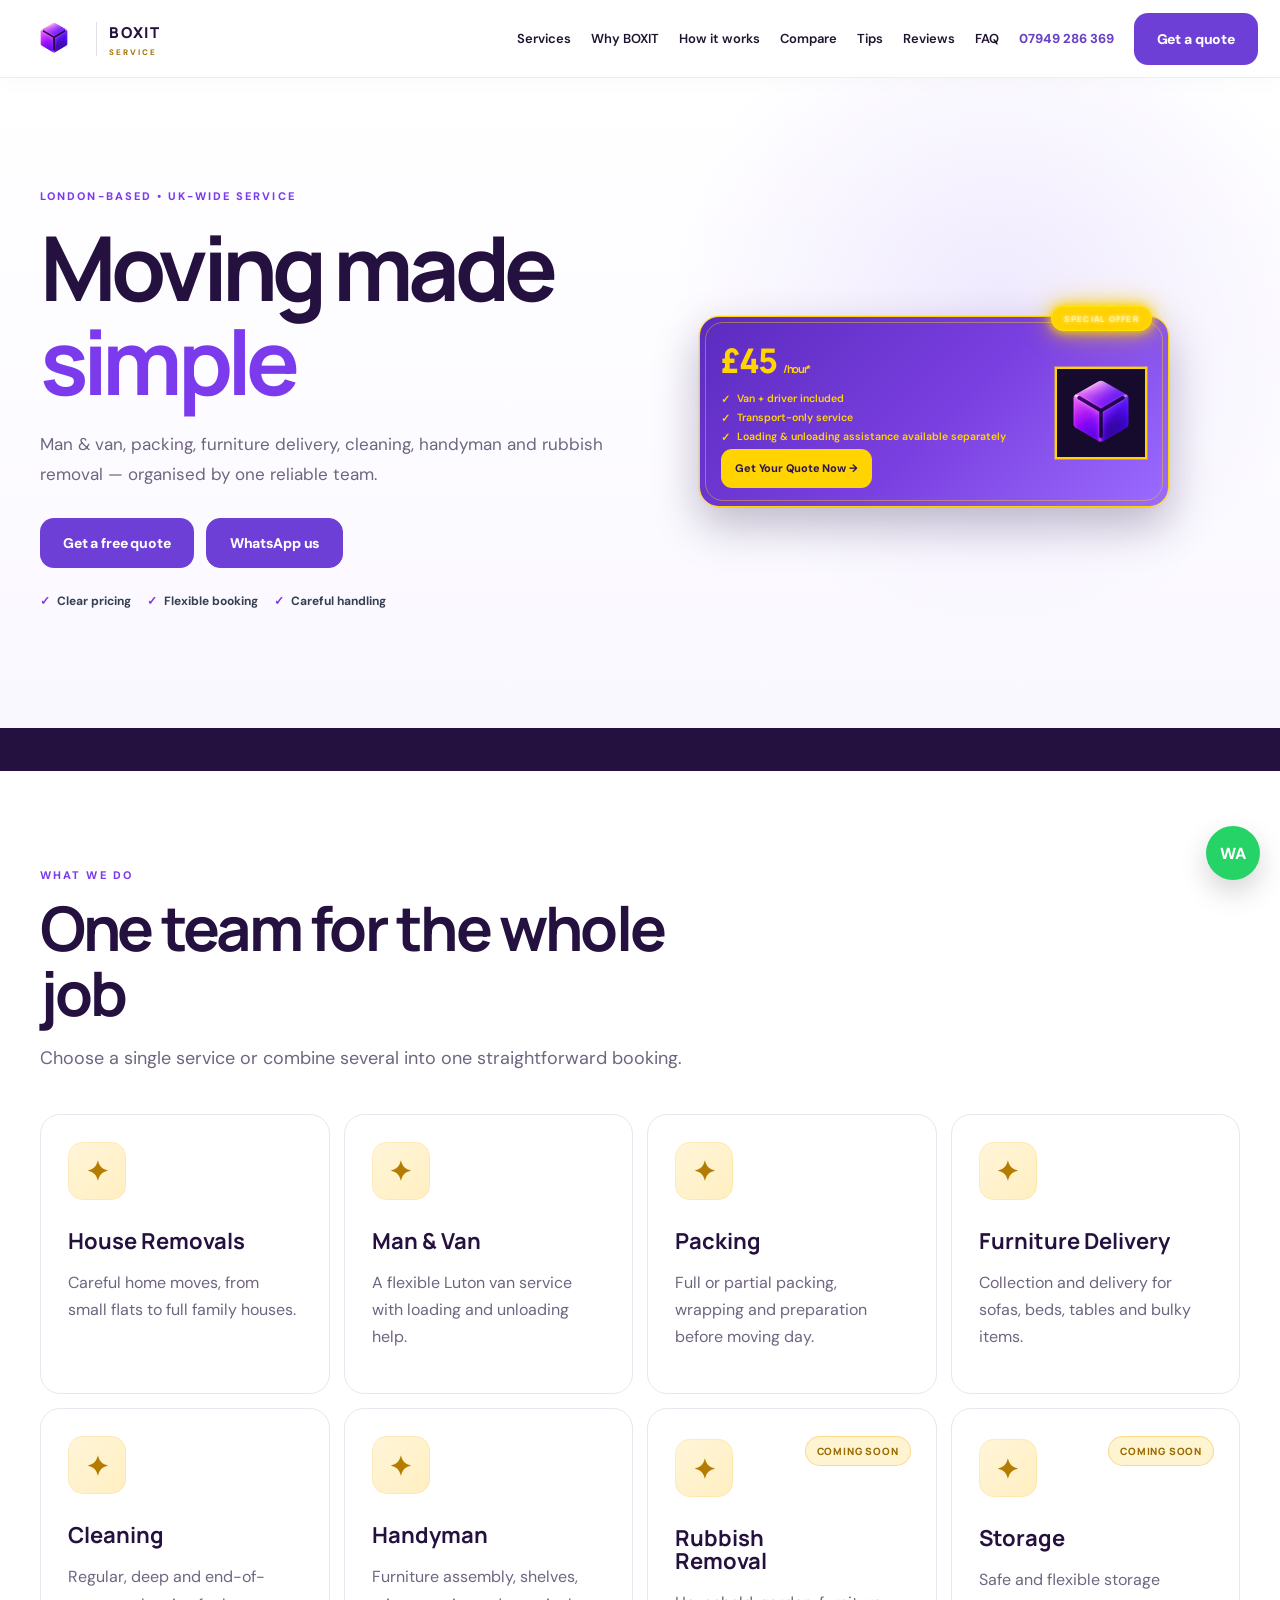
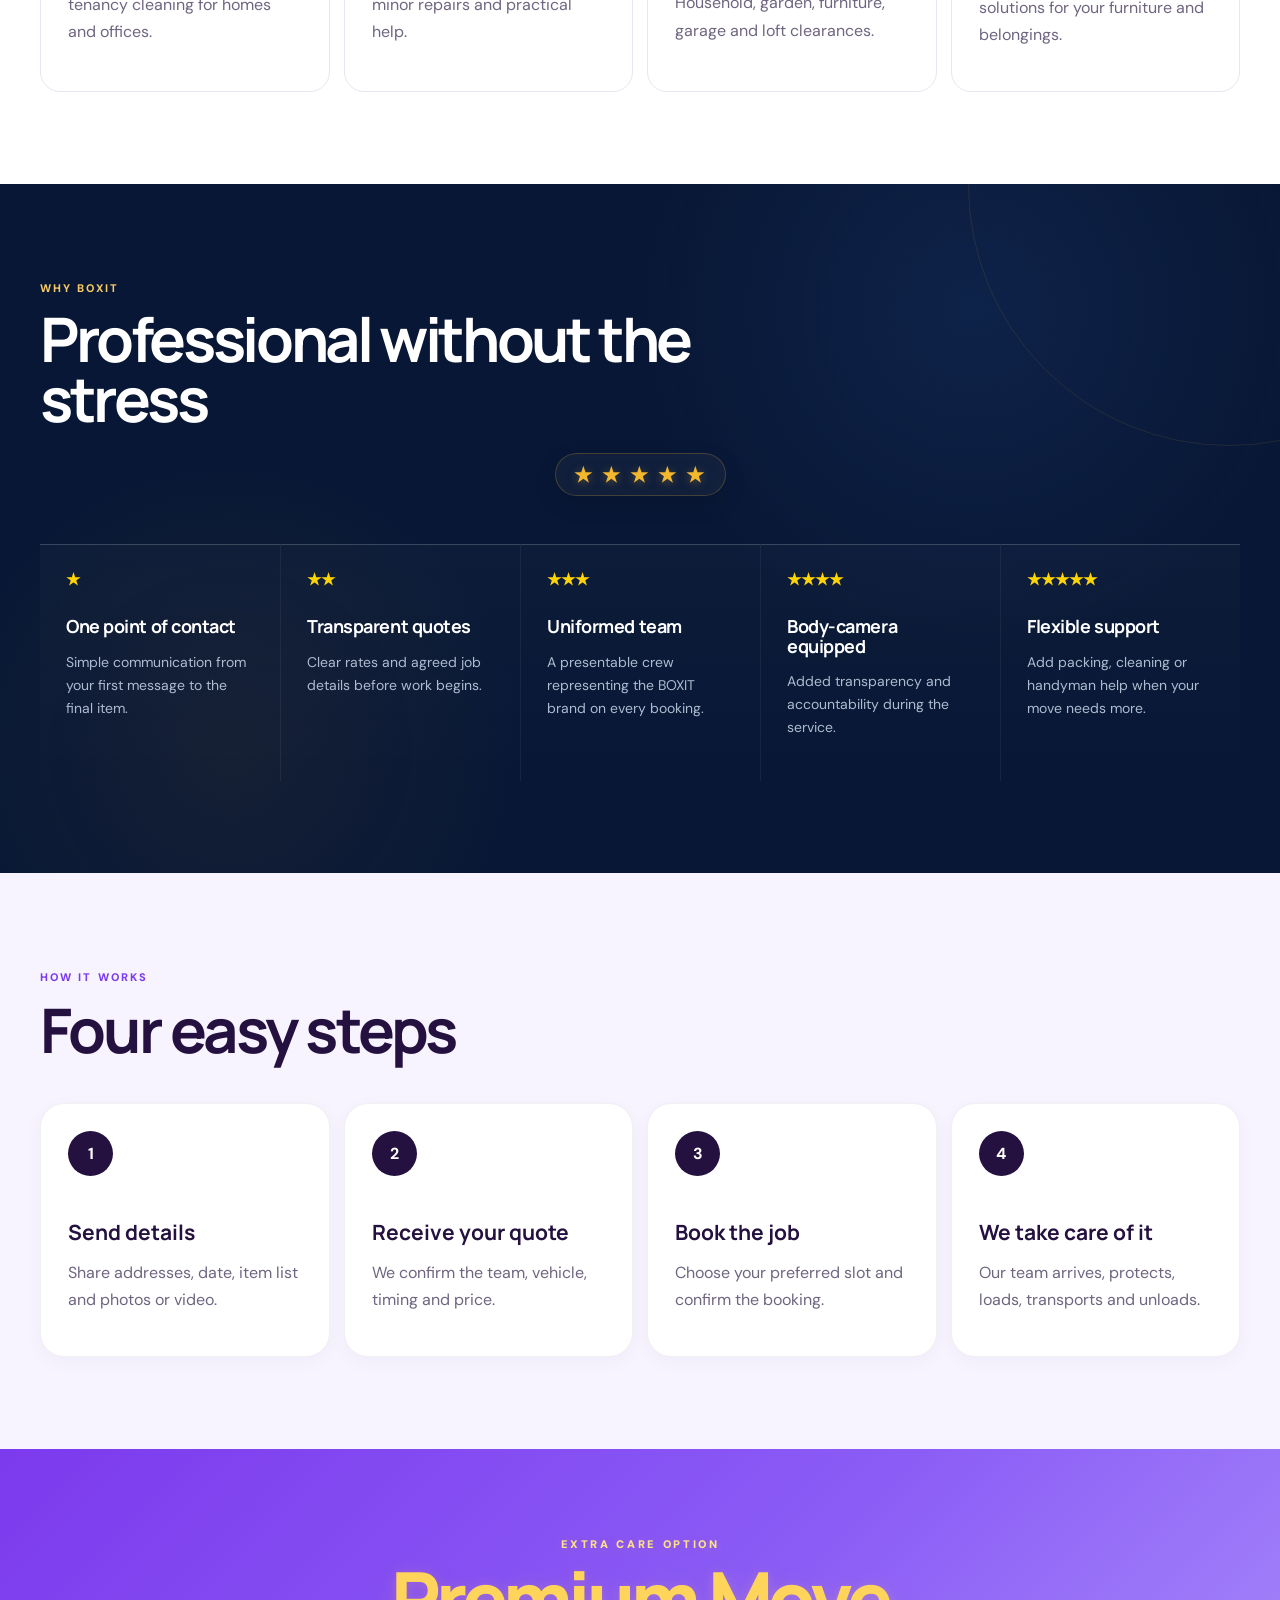
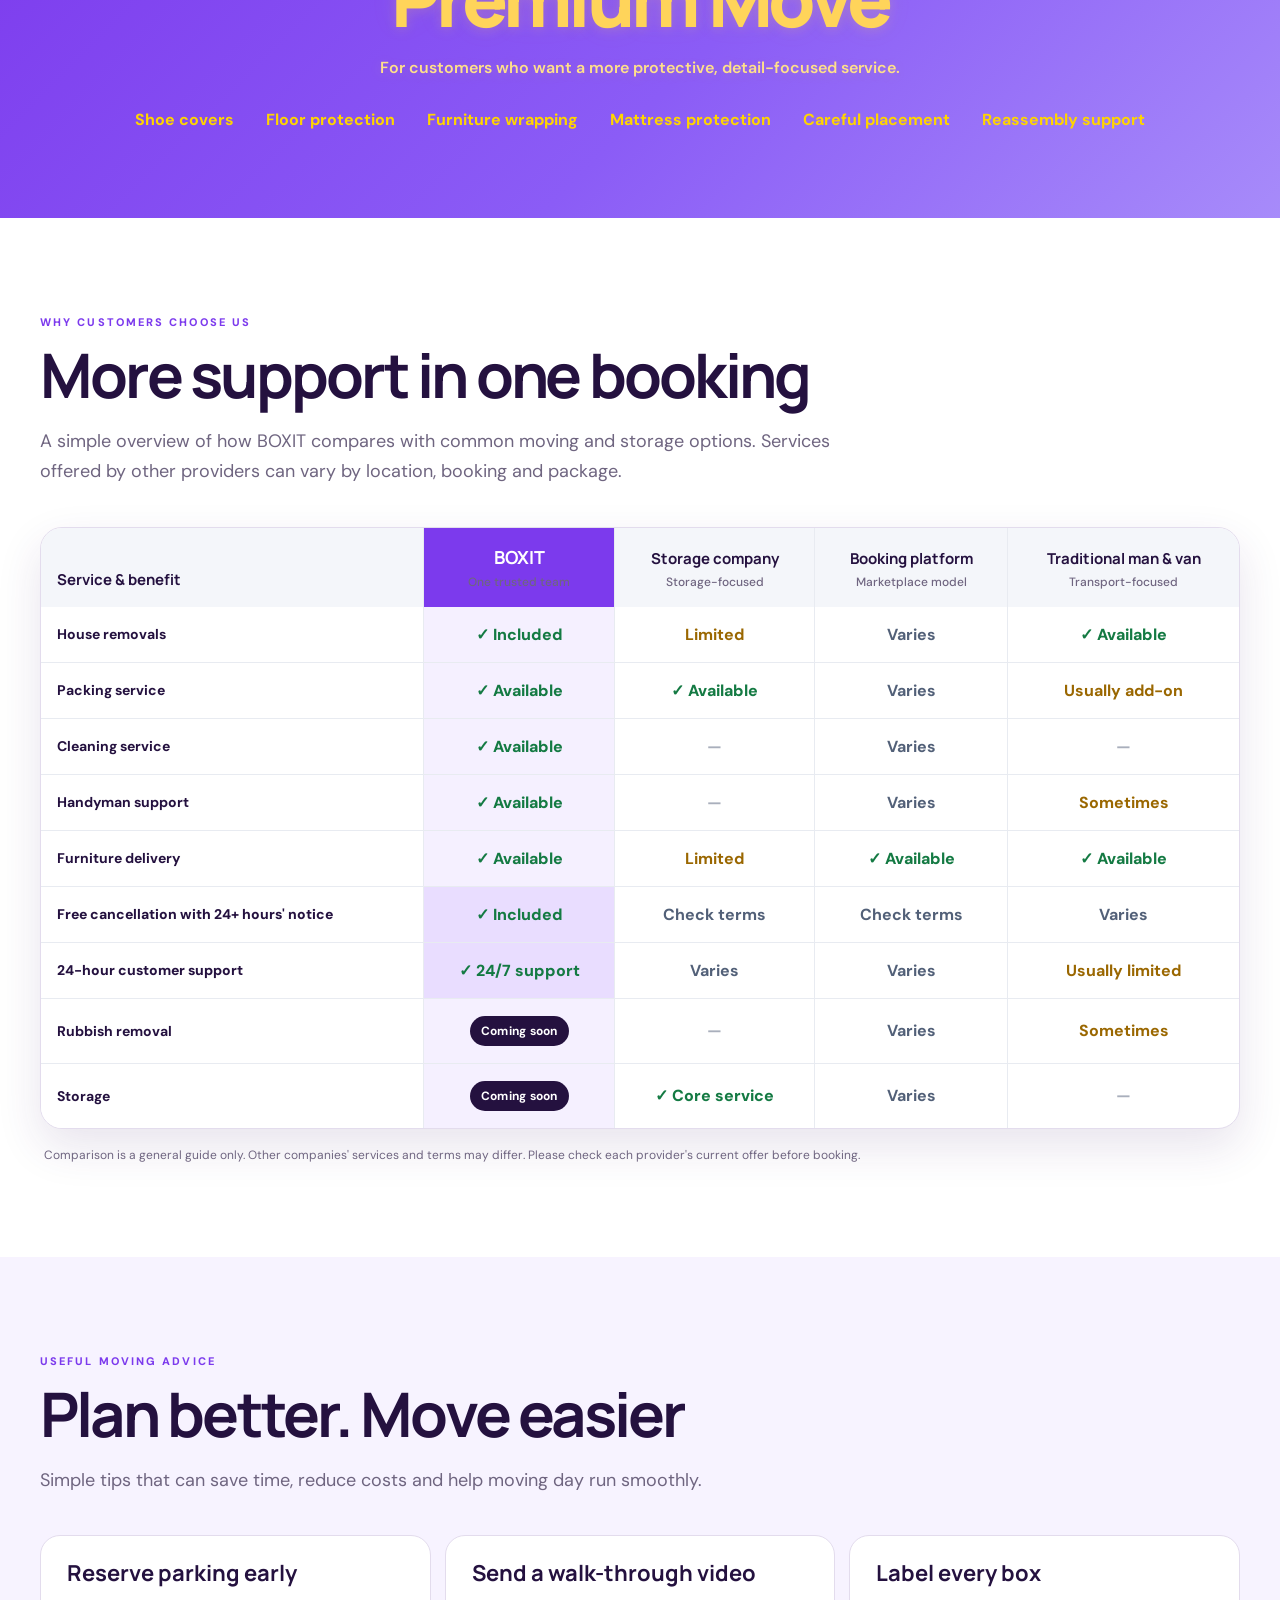
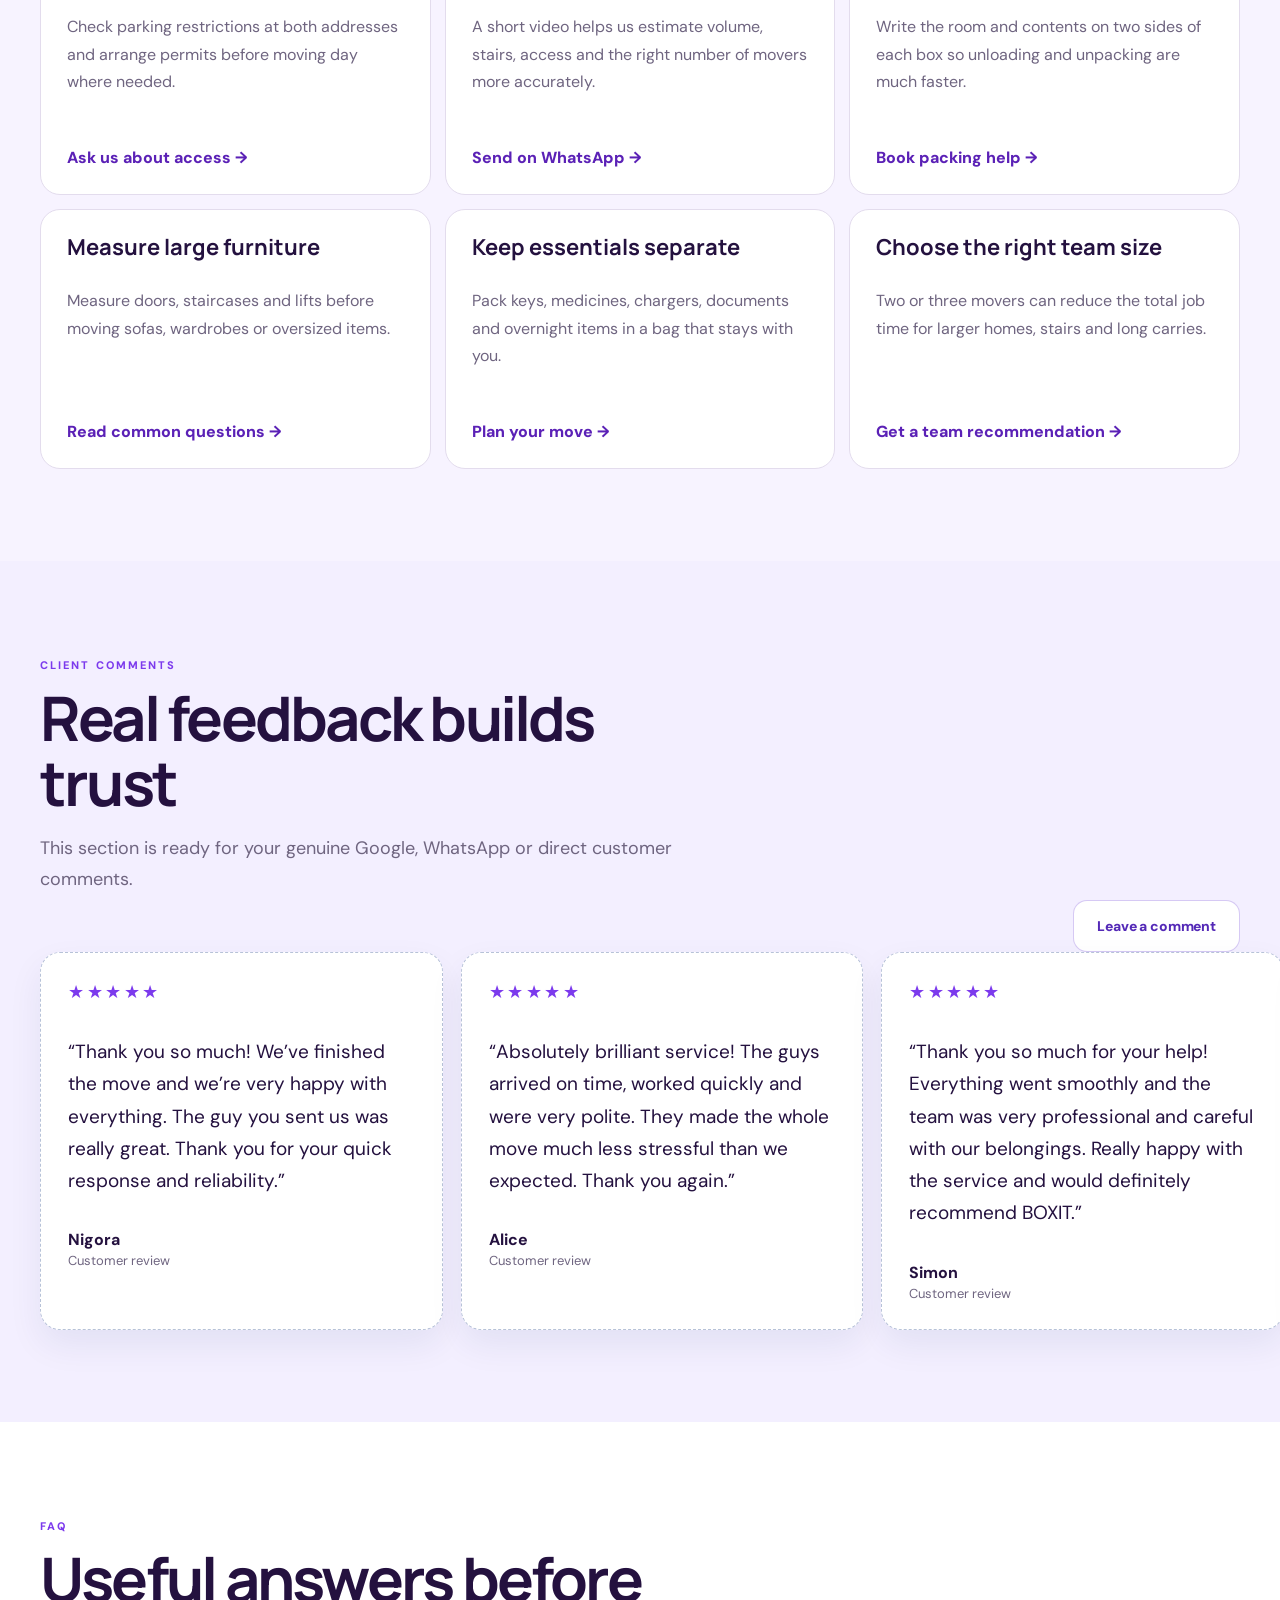
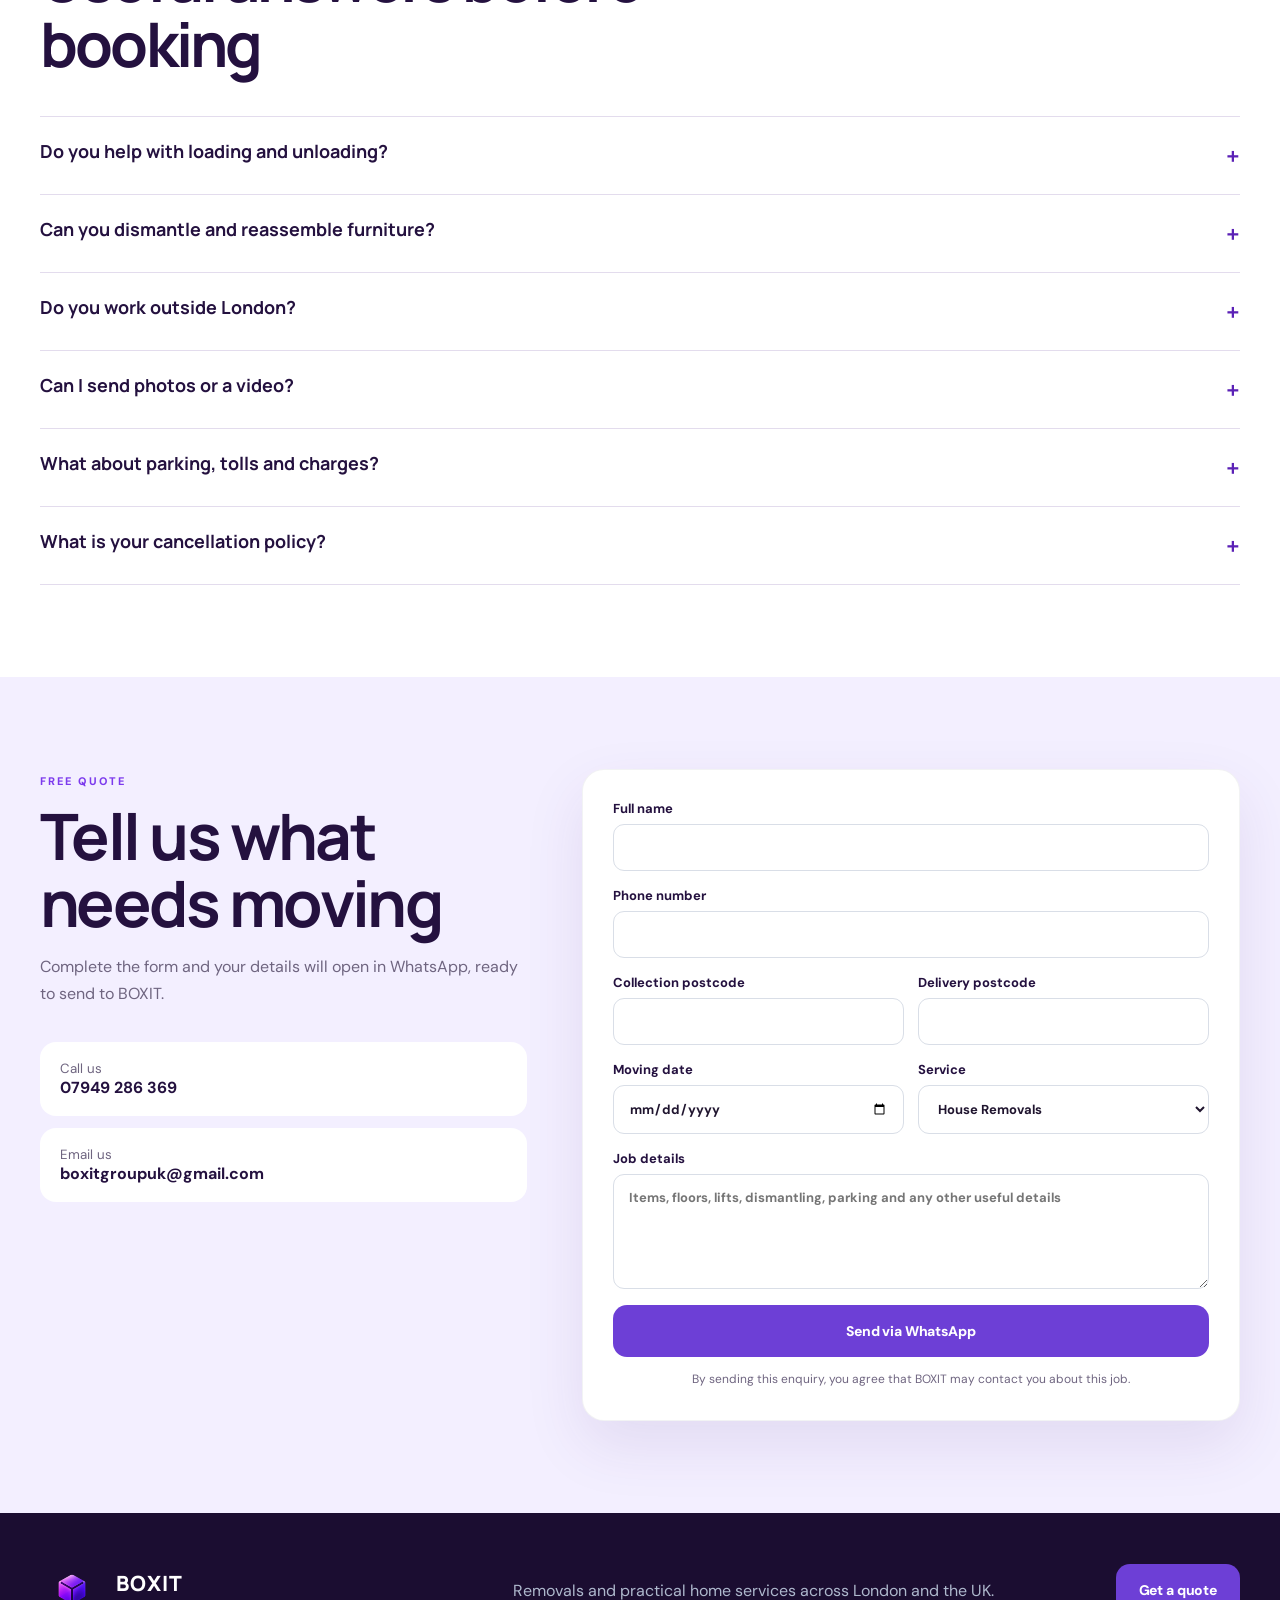
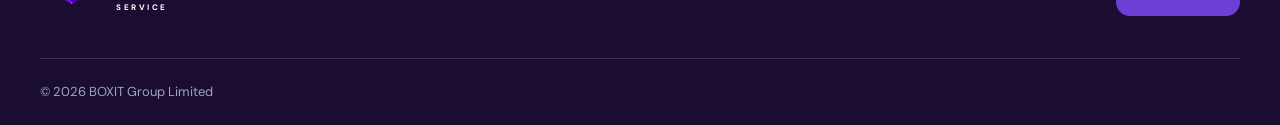
==== commit abcffaae: "in progress" ====
--- a/beta.html
+++ b/beta.html
@@ -4078,6 +4078,263 @@
         object-position:center !important;
         display:block !important;
         flex:none !important;
+    }
+
+
+    /* ---------- Premium Move: text only, no white backgrounds ---------- */
+    .premium-list{
+        display:flex !important;
+        flex-wrap:wrap !important;
+        justify-content:center !important;
+        gap:10px 28px !important;
+    }
+    .premium-list span{
+        background:transparent !important;
+        background-color:transparent !important;
+        border:0 !important;
+        box-shadow:none !important;
+        padding:0 !important;
+        margin:0 !important;
+        border-radius:0 !important;
+        color:#FFD400 !important;
+        font-weight:700 !important;
+    }
+
+
+
+    /* Keep all six items on one row even on phones */
+    @media (max-width:600px){
+        .premium-list{
+            flex-wrap:nowrap !important;
+            gap:0 !important;
+            overflow:visible !important;
+        }
+        .premium-list span{
+            flex:1 1 0 !important;
+            font-size:clamp(8px, 2.45vw, 13px) !important;
+            letter-spacing:-.2px !important;
+        }
+    }
+
+
+    /* ---------- Premium Move: FORCE ALL ITEMS ON ONE LINE ---------- */
+    .premium-list{
+        display:flex !important;
+        flex-direction:row !important;
+        flex-wrap:nowrap !important;
+        align-items:center !important;
+        justify-content:center !important;
+        width:100% !important;
+        max-width:none !important;
+        gap:clamp(8px, 2.5vw, 32px) !important;
+        white-space:nowrap !important;
+    }
+    .premium-list > span{
+        display:block !important;
+        flex:0 1 auto !important;
+        width:auto !important;
+        min-width:0 !important;
+        margin:0 !important;
+        padding:0 !important;
+        white-space:nowrap !important;
+        text-align:center !important;
+        background:transparent !important;
+        border:0 !important;
+        box-shadow:none !important;
+        color:#FFD400 !important;
+        cursor:default !important;
+        transition:none !important;
+        transform:none !important;
+    }
+    .premium-list > span:hover,
+    .premium-list > span:focus,
+    .premium-list > span:active{
+        color:#FFD400 !important;
+        background:transparent !important;
+        border:0 !important;
+        box-shadow:none !important;
+        transform:none !important;
+    }
+
+    /* Desktop and mobile: never stack */
+    @media (max-width:700px){
+        .premium-list{
+            display:flex !important;
+            flex-direction:row !important;
+            flex-wrap:nowrap !important;
+            gap:clamp(4px, 1.6vw, 12px) !important;
+        }
+        .premium-list > span{
+            flex:1 1 0 !important;
+            font-size:clamp(7px, 2.35vw, 12px) !important;
+            letter-spacing:-.3px !important;
+        }
+    }
+
+
+    /* ---------- Special Offer: use logo.jpg instead of CSS box ---------- */
+    #offer .offer-box-art{
+        display:none !important;
+    }
+    #offer .offer-logo-image{
+        display:flex !important;
+        align-items:center !important;
+        justify-content:center !important;
+        overflow:hidden !important;
+        background:transparent !important;
+        border:1px solid #FFD400 !important;
+    }
+    #offer .offer-logo-image img{
+        width:100% !important;
+        height:100% !important;
+        object-fit:contain !important;
+        display:block !important;
+    }
+
+
+    /* ---------- Special Offer label: ultra-bright gold ---------- */
+    #offer .offer-ribbon{
+        background:#FFD400 !important;
+        color:#FFF3A0 !important;
+        border-color:#FFE600 !important;
+        text-shadow:
+                0 0 4px rgba(255,255,255,.95),
+                0 0 10px rgba(255,212,0,.95),
+                0 0 20px rgba(255,212,0,.75) !important;
+        box-shadow:
+                0 0 8px rgba(255,212,0,.95),
+                0 0 18px rgba(255,212,0,.75),
+                0 0 32px rgba(255,212,0,.45) !important;
+    }
+
+
+    /* ---------- Special Offer: purple logo visibility ---------- */
+    #offer .offer-card{
+        background:
+                linear-gradient(135deg, #5B2BBF 0%, #7A3FE0 52%, #9B6BFF 100%) !important;
+    }
+    #offer .offer-logo-image{
+        background:#FFFFFF !important;
+        border:2px solid #FFD400 !important;
+        padding:6px !important;
+        box-shadow:
+                0 0 0 1px rgba(255,212,0,.35),
+                0 8px 20px rgba(37,12,88,.25) !important;
+    }
+    #offer .offer-logo-image img{
+        width:100% !important;
+        height:100% !important;
+        object-fit:contain !important;
+        background:#FFFFFF !important;
+        display:block !important;
+    }
+
+
+    /* ---------- FIX: Special Offer logo.jpg must be visible ---------- */
+    #offer .offer-logo-image{
+        width:92px !important;
+        height:92px !important;
+        display:flex !important;
+        align-items:center !important;
+        justify-content:center !important;
+        padding:0 !important;
+        overflow:hidden !important;
+        background:#160A2D !important;
+        border:2px solid #FFD400 !important;
+        box-shadow:0 0 0 1px rgba(255,212,0,.4) !important;
+        border-radius:0 !important;
+    }
+    #offer .offer-logo-image img,
+    #offer .offer-badge.offer-logo-image img{
+        display:block !important;
+        visibility:visible !important;
+        opacity:1 !important;
+        position:static !important;
+        z-index:5 !important;
+        width:100% !important;
+        height:100% !important;
+        max-width:none !important;
+        max-height:none !important;
+        object-fit:cover !important;
+        object-position:center !important;
+        background:transparent !important;
+    }
+    #offer .offer-logo-image:after{
+        display:none !important;
+    }
+
+
+
+
+    /* ---------- Reviews: 3 visible, one exits and the next enters ---------- */
+    #reviews{
+        overflow:hidden !important;
+    }
+
+    #reviews .review-grid{
+        display:flex !important;
+        flex-wrap:nowrap !important;
+        align-items:stretch !important;
+        justify-content:flex-start !important;
+        width:max-content !important;
+        max-width:none !important;
+        gap:18px !important;
+        margin:0 !important;
+        padding:0 !important;
+        animation:reviewCarousel 16s linear infinite !important;
+        will-change:transform;
+    }
+
+    #reviews .review-grid .review-placeholder{
+        flex:0 0 calc((100vw - 72px) / 3) !important;
+        width:calc((100vw - 72px) / 3) !important;
+        min-width:calc((100vw - 72px) / 3) !important;
+        box-sizing:border-box !important;
+    }
+
+    /* Move exactly one card width each cycle.
+   Four original cards are followed by clones for a seamless loop. */
+    @keyframes reviewCarousel{
+        0%, 18%{
+            transform:translateX(0);
+        }
+        25%, 43%{
+            transform:translateX(calc(-1 * ((100vw - 72px) / 3 + 18px)));
+        }
+        50%, 68%{
+            transform:translateX(calc(-2 * ((100vw - 72px) / 3 + 18px)));
+        }
+        75%, 93%{
+            transform:translateX(calc(-3 * ((100vw - 72px) / 3 + 18px)));
+        }
+        100%{
+            transform:translateX(0);
+        }
+    }
+
+    #reviews .review-grid:hover{
+        animation-play-state:paused !important;
+    }
+
+    @media(max-width:700px){
+        #reviews .review-grid{
+            gap:12px !important;
+            animation-duration:12s !important;
+        }
+
+        #reviews .review-grid .review-placeholder{
+            flex:0 0 calc(100vw - 48px) !important;
+            width:calc(100vw - 48px) !important;
+            min-width:calc(100vw - 48px) !important;
+        }
+
+        @keyframes reviewCarousel{
+            0%, 18%{ transform:translateX(0); }
+            25%, 43%{ transform:translateX(calc(-1 * (100vw - 36px))); }
+            50%, 68%{ transform:translateX(calc(-2 * (100vw - 36px))); }
+            75%, 93%{ transform:translateX(calc(-3 * (100vw - 36px))); }
+            100%{ transform:translateX(0); }
+        }
     }
 
 </style>
@@ -4139,17 +4396,9 @@
                     </a>
                 </div>
 
-                <!-- Pure HTML/CSS moving box illustration -->
-                <div class="offer-badge offer-box-art" aria-label="Moving box illustration" role="img">
-                    <div class="box-art">
-                        <span class="box-top"></span>
-                        <span class="box-left"></span>
-                        <span class="box-right"></span>
-                        <span class="box-front">
-              <b>BOXIT</b>
-            </span>
-                        <span class="box-tape"></span>
-                    </div>
+                <!-- logo.jpg used for the Special Offer image -->
+                <div class="offer-badge offer-logo-image" aria-label="BOXIT logo">
+                    <img src="logo.jpg" alt="BOXIT logo">
                 </div>
 
             </div>
@@ -4281,11 +4530,47 @@
             <a class="btn btn-ghost" href="https://wa.me/447949286369?text=Hello%20BOXIT%2C%20I%20would%20like%20to%20leave%20feedback." target="_blank" rel="noopener">Leave a comment</a>
         </div>
         <div class="review-grid">
-            <article class="review-placeholder"><div class="stars">★★★★★</div><p>“Add a genuine client comment here.”</p><footer><strong>Verified customer</strong><span>Removal service</span></footer></article>
-            <article class="review-placeholder"><div class="stars">★★★★★</div><p>“Add a genuine client comment here.”</p><footer><strong>Verified customer</strong><span>Man & van service</span></footer></article>
-            <article class="review-placeholder"><div class="stars">★★★★★</div><p>“Add a genuine client comment here.”</p><footer><strong>Verified customer</strong><span>Cleaning or handyman service</span></footer></article>
+            <article class="review-placeholder">
+                <div class="stars">★★★★★</div>
+                <p>“Thank you so much! We’ve finished the move and we’re very happy with everything. The guy you sent us was really great. Thank you for your quick response and reliability.”</p>
+                <footer><strong>Nigora</strong><span>Customer review</span></footer>
+            </article>
+            <article class="review-placeholder">
+                <div class="stars">★★★★★</div>
+                <p>“Absolutely brilliant service! The guys arrived on time, worked quickly and were very polite. They made the whole move much less stressful than we expected. Thank you again.”</p>
+                <footer><strong>Alice</strong><span>Customer review</span></footer>
+            </article>
+            <article class="review-placeholder">
+                <div class="stars">★★★★★</div>
+                <p>“Thank you so much for your help! Everything went smoothly and the team was very professional and careful with our belongings. Really happy with the service and would definitely recommend BOXIT.”</p>
+                <footer><strong>Simon</strong><span>Customer review</span></footer>
+            </article>
+            <article class="review-placeholder">
+                <div class="stars">★★★★★</div>
+                <p>“You have no idea how happy and grateful I am! I actually had to move my things back again today. 🫣 Thank you so much for all your help. I’ll definitely recommend you to everyone.”</p>
+                <footer><strong>Ann</strong><span>Customer review</span></footer>
+            </article>
+            <article data-review-clone="true" class="review-placeholder">
+                <div class="stars">★★★★★</div>
+                <p>“Thank you so much! We’ve finished the move and we’re very happy with everything. The guy you sent us was really great. Thank you for your quick response and reliability.”</p>
+                <footer><strong>Nigora</strong><span>Customer review</span></footer>
+            </article>
+            <article data-review-clone="true" class="review-placeholder">
+                <div class="stars">★★★★★</div>
+                <p>“Absolutely brilliant service! The guys arrived on time, worked quickly and were very polite. They made the whole move much less stressful than we expected. Thank you again.”</p>
+                <footer><strong>Alice</strong><span>Customer review</span></footer>
+            </article>
+            <article data-review-clone="true" class="review-placeholder">
+                <div class="stars">★★★★★</div>
+                <p>“Thank you so much for your help! Everything went smoothly and the team was very professional and careful with our belongings. Really happy with the service and would definitely recommend BOXIT.”</p>
+                <footer><strong>Simon</strong><span>Customer review</span></footer>
+            </article>
+            <article data-review-clone="true" class="review-placeholder">
+                <div class="stars">★★★★★</div>
+                <p>“You have no idea how happy and grateful I am! I actually had to move my things back again today. 🫣 Thank you so much for all your help. I’ll definitely recommend you to everyone.”</p>
+                <footer><strong>Ann</strong><span>Customer review</span></footer>
+            </article>
         </div>
-        <p class="reviews-note">Replace these placeholders only with comments received from real customers. Do not publish invented names or reviews.</p>
     </section>
 
     <section id="faq" class="section-pad section-block faq-wrap">
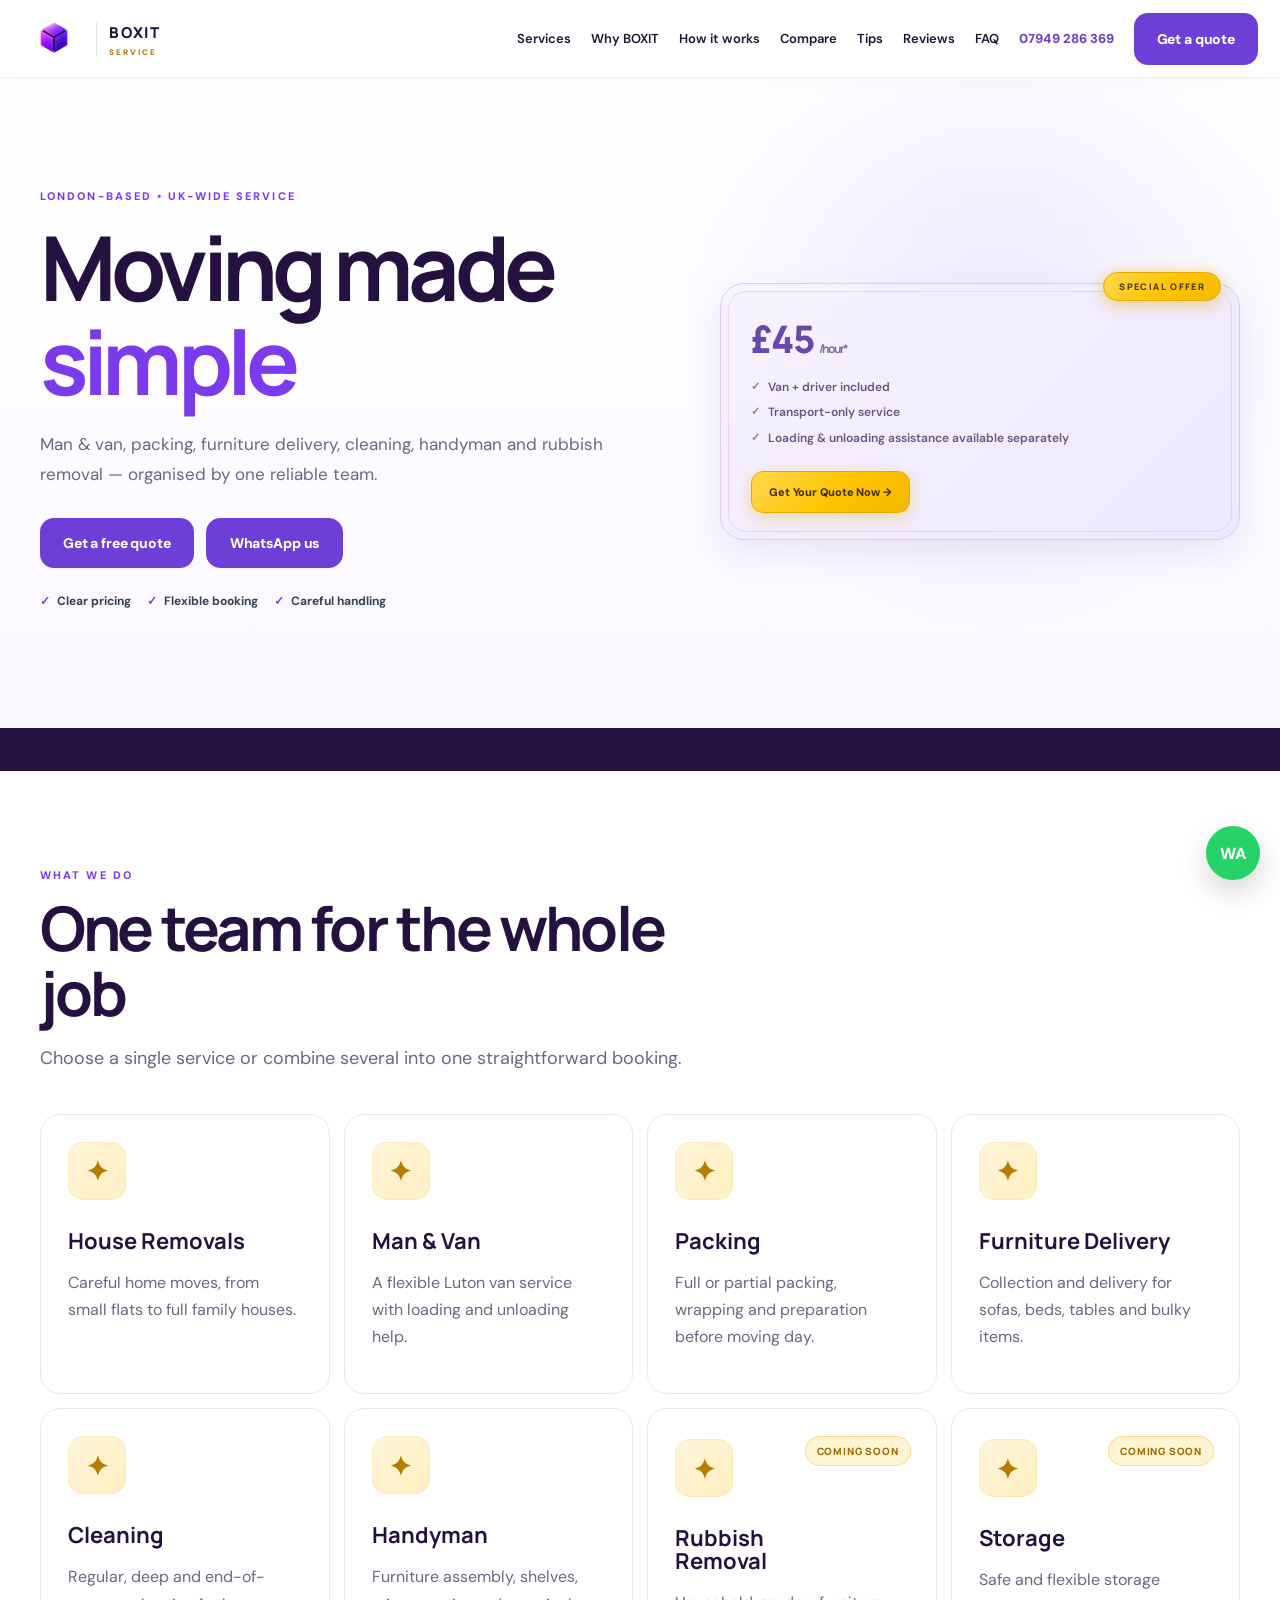
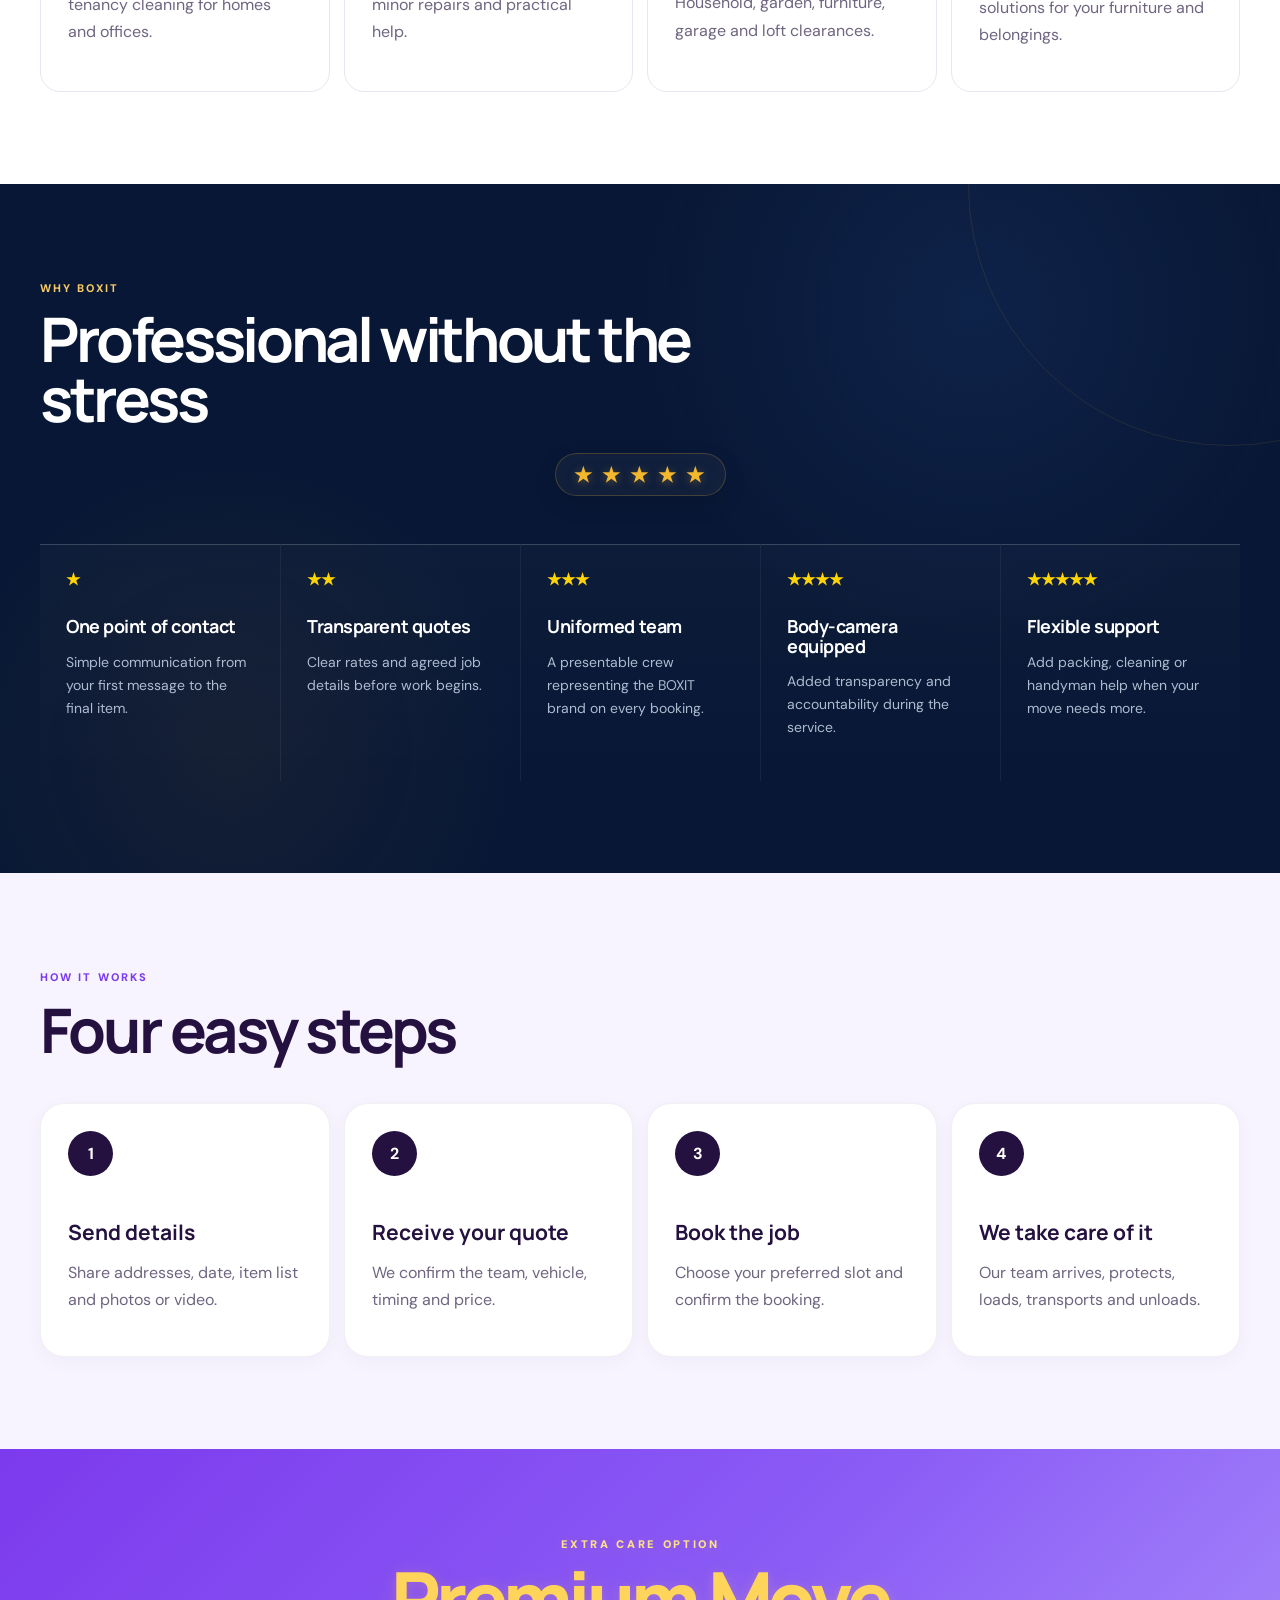
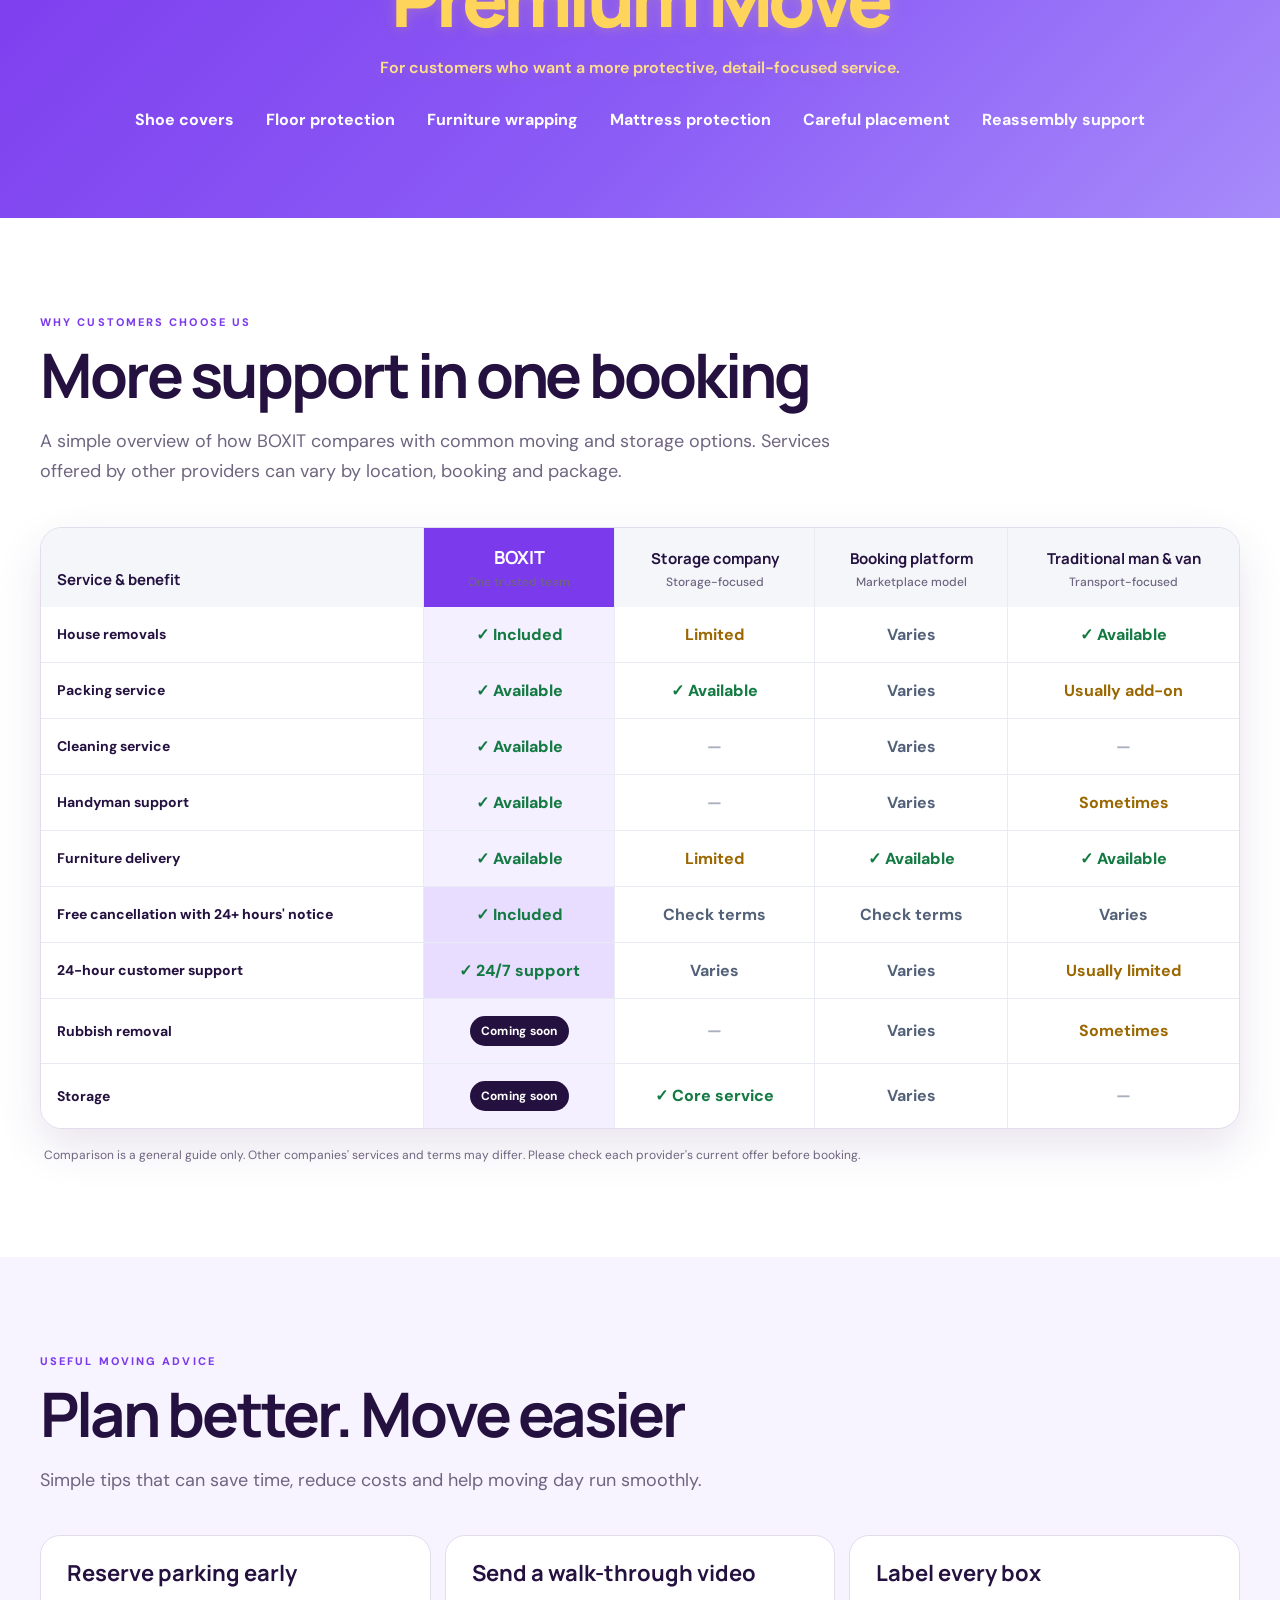
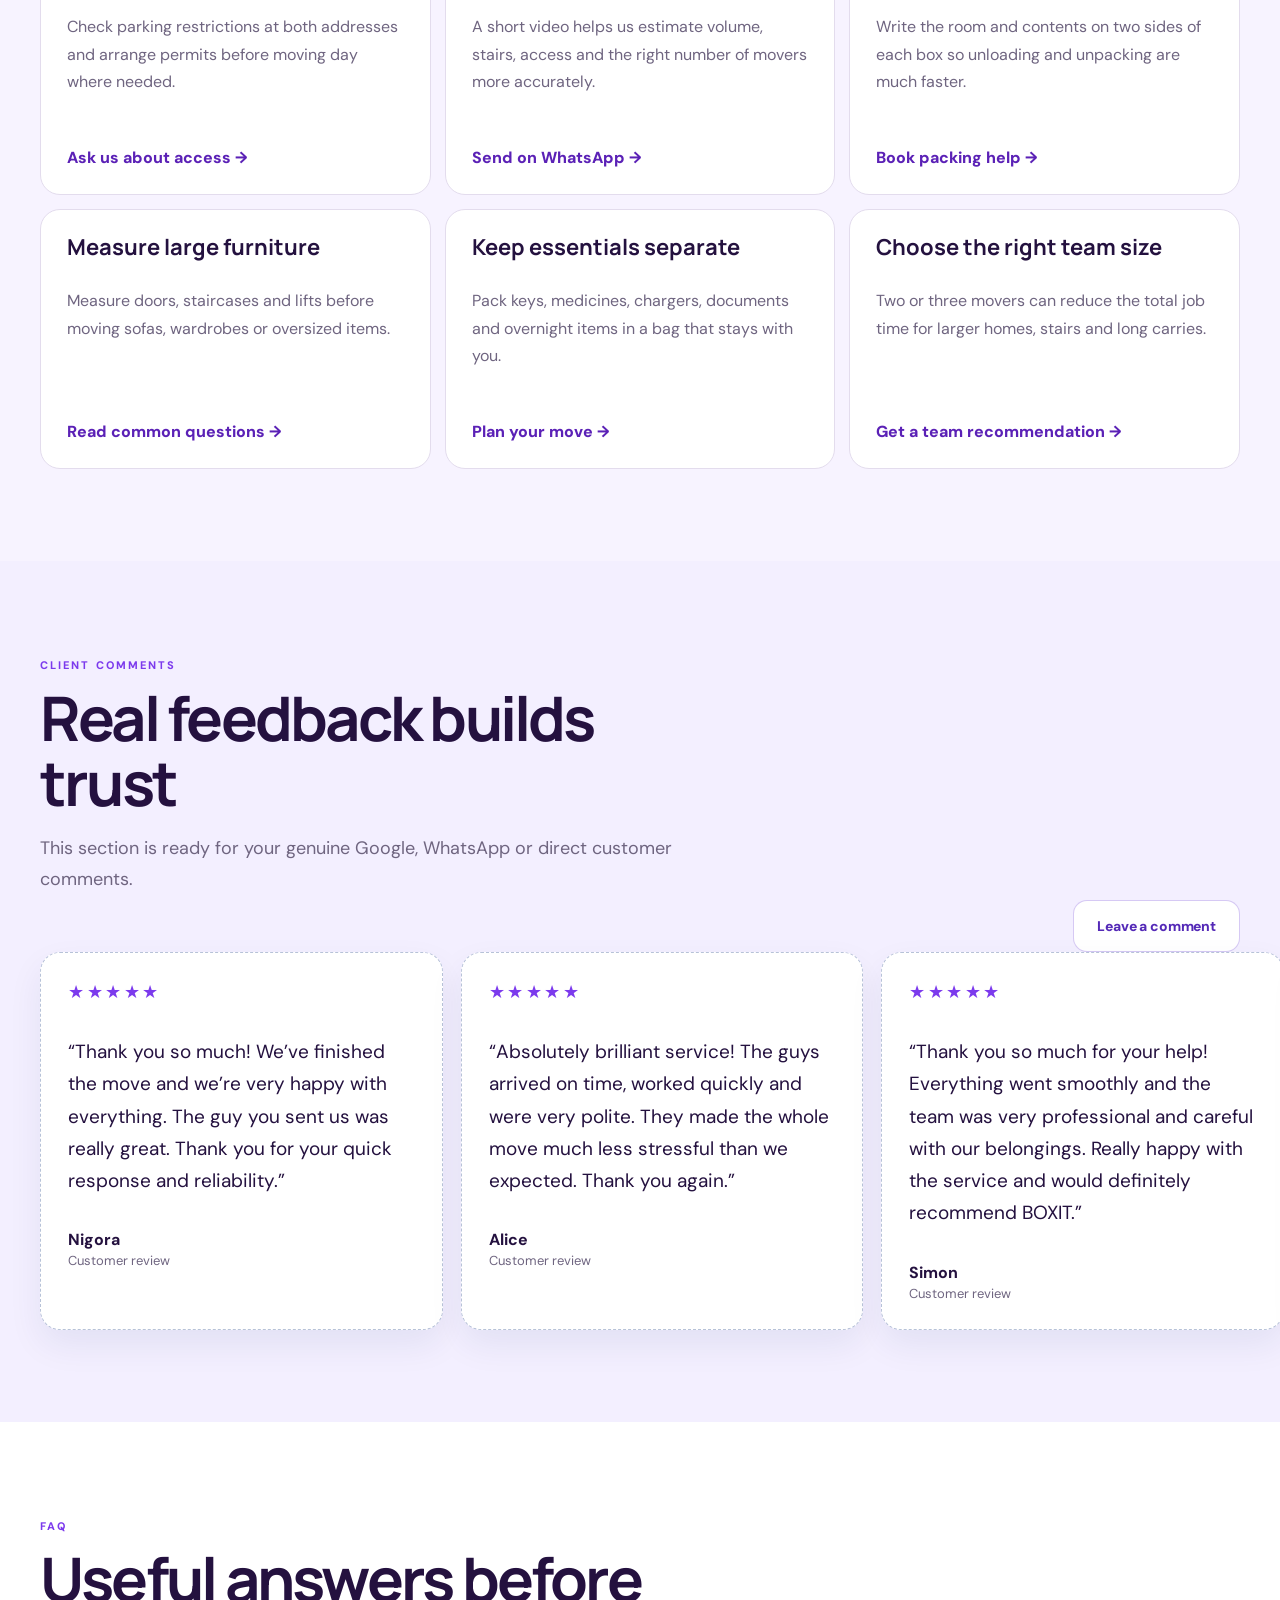
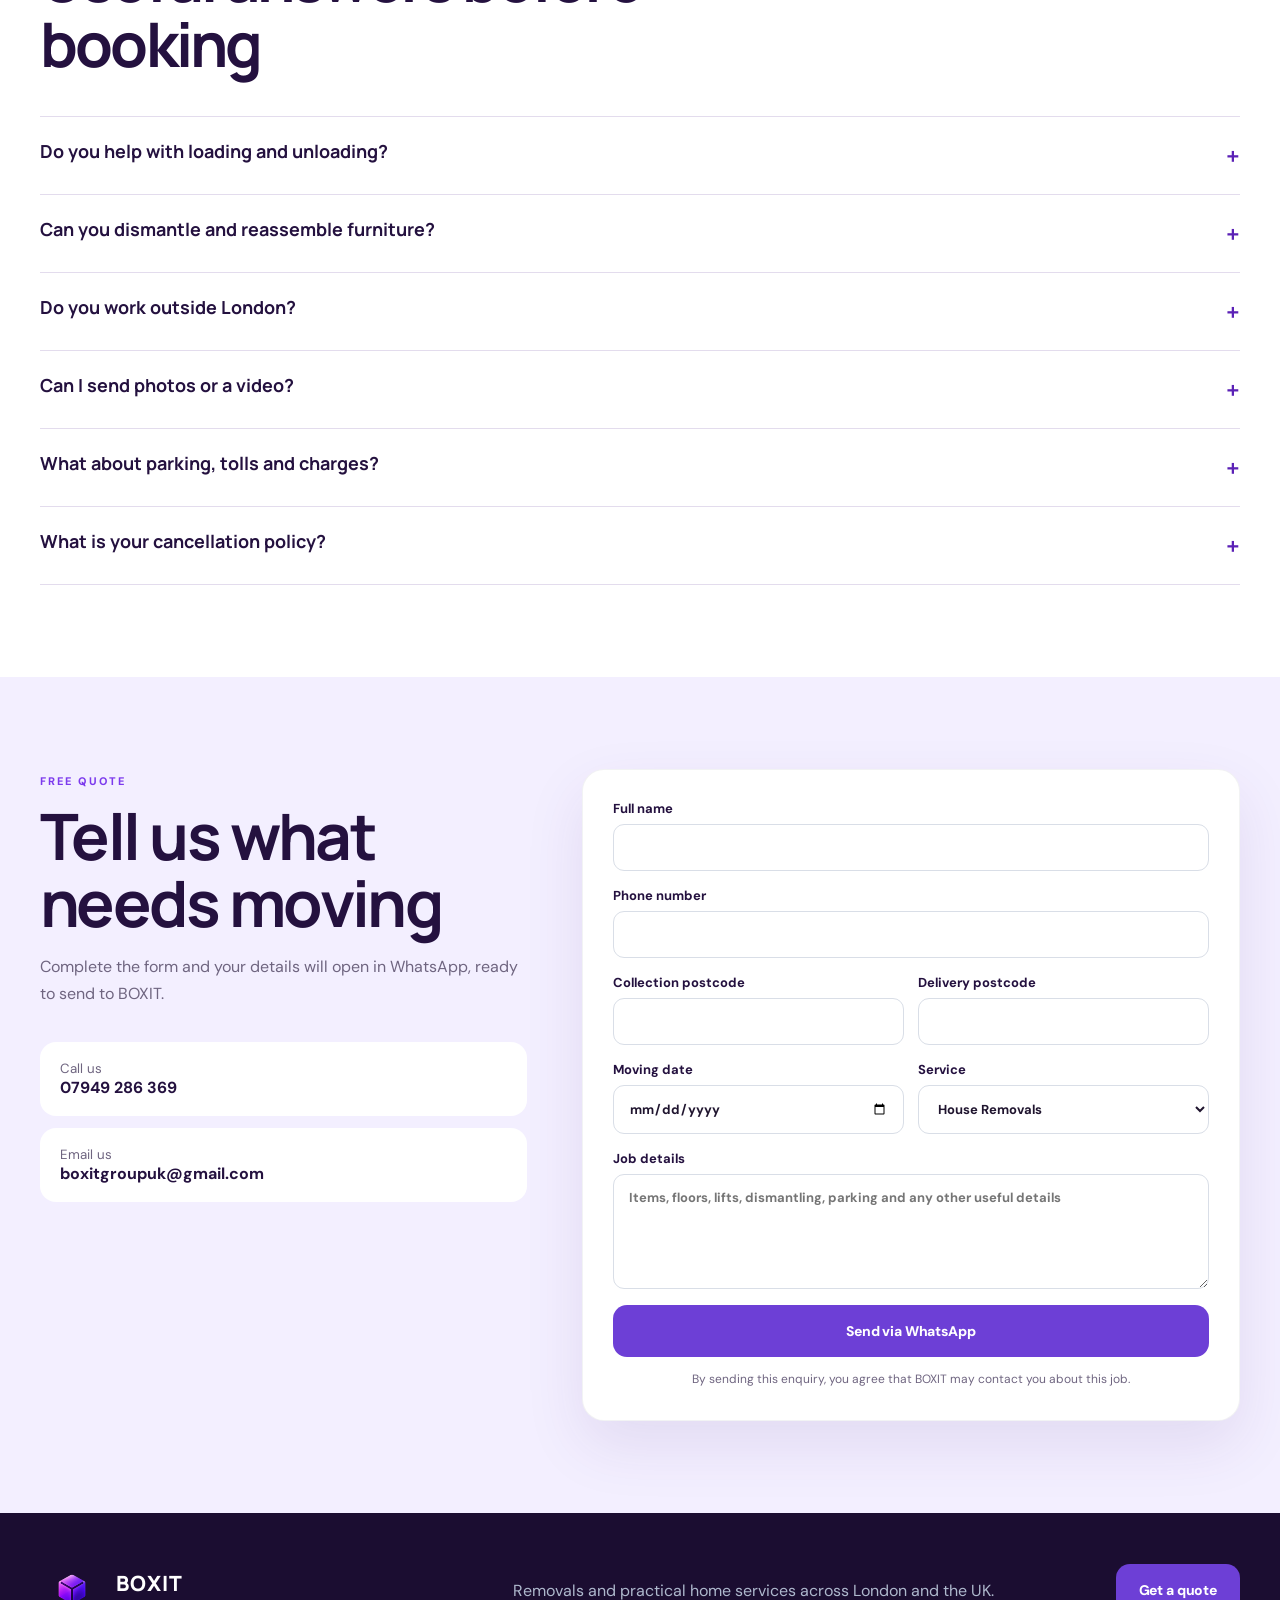
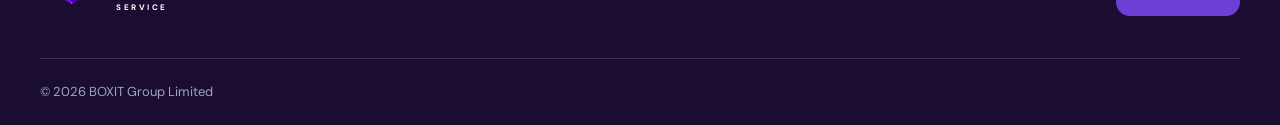
==== commit 57e3abef: "in progress" ====
--- a/beta.html
+++ b/beta.html
@@ -4293,7 +4293,7 @@
     }
 
     /* Move exactly one card width each cycle.
-   Four original cards are followed by clones for a seamless loop. */
+     Four original cards are followed by clones for a seamless loop. */
     @keyframes reviewCarousel{
         0%, 18%{
             transform:translateX(0);
@@ -4334,6 +4334,232 @@
             50%, 68%{ transform:translateX(calc(-2 * (100vw - 36px))); }
             75%, 93%{ transform:translateX(calc(-3 * (100vw - 36px))); }
             100%{ transform:translateX(0); }
+        }
+    }
+
+
+    /* ---------- Premium Move: two clean rows on mobile ---------- */
+    @media(max-width:700px){
+        .premium-list{
+            display:grid !important;
+            grid-template-columns:repeat(2, minmax(0, 1fr)) !important;
+            grid-template-rows:auto auto !important;
+            gap:14px 18px !important;
+            width:100% !important;
+            padding:0 12px !important;
+            box-sizing:border-box !important;
+            white-space:normal !important;
+            align-items:center !important;
+        }
+
+        .premium-list > span{
+            display:block !important;
+            width:auto !important;
+            min-width:0 !important;
+            flex:none !important;
+            white-space:normal !important;
+            text-align:center !important;
+            line-height:1.25 !important;
+            font-size:clamp(10px, 3vw, 13px) !important;
+            margin:0 !important;
+            padding:0 !important;
+            color:#FFD400 !important;
+        }
+    }
+
+    /* Desktop remains one row */
+    @media(min-width:701px){
+        .premium-list{
+            display:flex !important;
+            flex-wrap:nowrap !important;
+            justify-content:center !important;
+            align-items:center !important;
+            white-space:nowrap !important;
+        }
+    }
+
+
+    /* ---------- FIX: Premium Move — all 6 option labels white ---------- */
+    .premium-list > span,
+    .premium-list > span:hover,
+    .premium-list > span:focus,
+    .premium-list > span:active {
+        color:#ffffff !important;
+    }
+
+
+
+    /* =========================================================
+       FINAL SPECIAL OFFER REDESIGN — SOFT / EYE-FRIENDLY
+       - Removes the logo completely
+       - Replaces saturated purple + neon yellow with soft pastels
+       - Keeps the same content and CTA
+       ========================================================= */
+    #offer.offer-section{
+        width:100%;
+        margin-top:30px;
+        padding:0 !important;
+    }
+
+    #offer .offer-card{
+        position:relative;
+        width:min(520px,100%);
+        max-width:520px;
+        margin:0 0 0 auto;
+        padding:28px 30px 26px;
+        display:block;
+        box-sizing:border-box;
+        background:linear-gradient(135deg,#f7f2ff 0%,#f2edff 52%,#eee8ff 100%) !important;
+        border:1px solid #d9cafa !important;
+        border-radius:24px;
+        box-shadow:0 14px 34px rgba(80,58,125,.10) !important;
+        color:#4d3b78 !important;
+    }
+
+    #offer .offer-card:after{
+        content:"";
+        position:absolute;
+        inset:7px;
+        border:1px solid rgba(160,137,210,.22) !important;
+        border-radius:18px;
+        pointer-events:none;
+    }
+
+    #offer .offer-ribbon{
+        position:absolute;
+        top:-12px;
+        right:18px;
+        left:auto;
+        transform:none;
+        padding:7px 15px;
+        background:linear-gradient(135deg,#FFD84D 0%,#FFC400 55%,#F5B800 100%) !important;
+        color:#4A3500 !important;
+        border:1px solid #E5A900 !important;
+        border-radius:999px;
+        font:800 9px 'Manrope',sans-serif;
+        letter-spacing:.15em;
+        text-transform:uppercase;
+        box-shadow:0 5px 16px rgba(224,171,0,.32),0 0 14px rgba(255,212,0,.28) !important;
+        text-shadow:none !important;
+        z-index:2;
+    }
+
+    #offer .offer-content{
+        position:relative;
+        z-index:1;
+    }
+
+    #offer .offer-price{
+        display:flex;
+        align-items:baseline;
+        gap:6px;
+        margin:0;
+        font:800 38px 'Manrope',sans-serif;
+        letter-spacing:-.045em;
+        color:#6849a8 !important;
+    }
+
+    #offer .offer-price small{
+        font-size:12px;
+        font-weight:700;
+        color:#7d6a9d !important;
+    }
+
+    #offer .offer-list{
+        list-style:none;
+        margin:15px 0 20px;
+        padding:0;
+        display:grid;
+        gap:8px;
+    }
+
+    #offer .offer-list li{
+        display:flex;
+        align-items:flex-start;
+        gap:8px;
+        font-weight:600;
+        font-size:12px;
+        line-height:1.45;
+        color:#65567f !important;
+    }
+
+    #offer .offer-list li b{
+        flex:0 0 auto;
+        color:#8d72c5 !important;
+        font-weight:800;
+    }
+
+    #offer .offer-cta{
+        display:inline-flex;
+        align-items:center;
+        justify-content:center;
+        min-height:42px;
+        padding:11px 17px;
+        border-radius:12px;
+        background:linear-gradient(135deg,#FFD84D 0%,#FFC400 55%,#F5B800 100%) !important;
+        color:#3F2D00 !important;
+        border:1px solid #E5A900 !important;
+        box-shadow:0 7px 18px rgba(224,171,0,.25),0 0 12px rgba(255,212,0,.18) !important;
+        font-weight:800 !important;
+        text-shadow:none !important;
+    }
+
+    #offer .offer-cta:hover{
+        background:linear-gradient(135deg,#FFE16A 0%,#FFD033 55%,#F7C11B 100%) !important;
+        color:#3F2D00 !important;
+        border-color:#DFA500 !important;
+        box-shadow:0 10px 22px rgba(224,171,0,.30),0 0 16px rgba(255,212,0,.24) !important;
+        transform:translateY(-1px);
+    }
+
+    /* Remove any legacy logo/badge styling if old markup is ever restored. */
+    #offer .offer-logo-image,
+    #offer .offer-badge{
+        display:none !important;
+    }
+
+    @media(max-width:960px){
+        #offer .offer-card{
+            margin:0;
+            width:100%;
+            max-width:520px;
+        }
+    }
+
+    @media(max-width:600px){
+        #offer.offer-section{
+            margin-top:26px;
+        }
+
+        #offer .offer-card{
+            padding:24px 22px 22px;
+            border-radius:21px;
+        }
+
+        #offer .offer-price{
+            font-size:34px;
+        }
+
+        #offer .offer-list{
+            margin-top:13px;
+            margin-bottom:18px;
+            gap:7px;
+        }
+
+        #offer .offer-list li{
+            font-size:11.5px;
+        }
+
+        #offer .offer-ribbon{
+            right:14px;
+            top:-11px;
+            padding:6px 12px;
+            font-size:8px;
+        }
+
+        #offer .offer-cta{
+            min-height:40px;
+            padding:10px 15px;
         }
     }
 
@@ -4394,11 +4620,6 @@
                     <a class="btn offer-cta" href="#quote">
                         Get Your Quote Now →
                     </a>
-                </div>
-
-                <!-- logo.jpg used for the Special Offer image -->
-                <div class="offer-badge offer-logo-image" aria-label="BOXIT logo">
-                    <img src="logo.jpg" alt="BOXIT logo">
                 </div>
 
             </div>
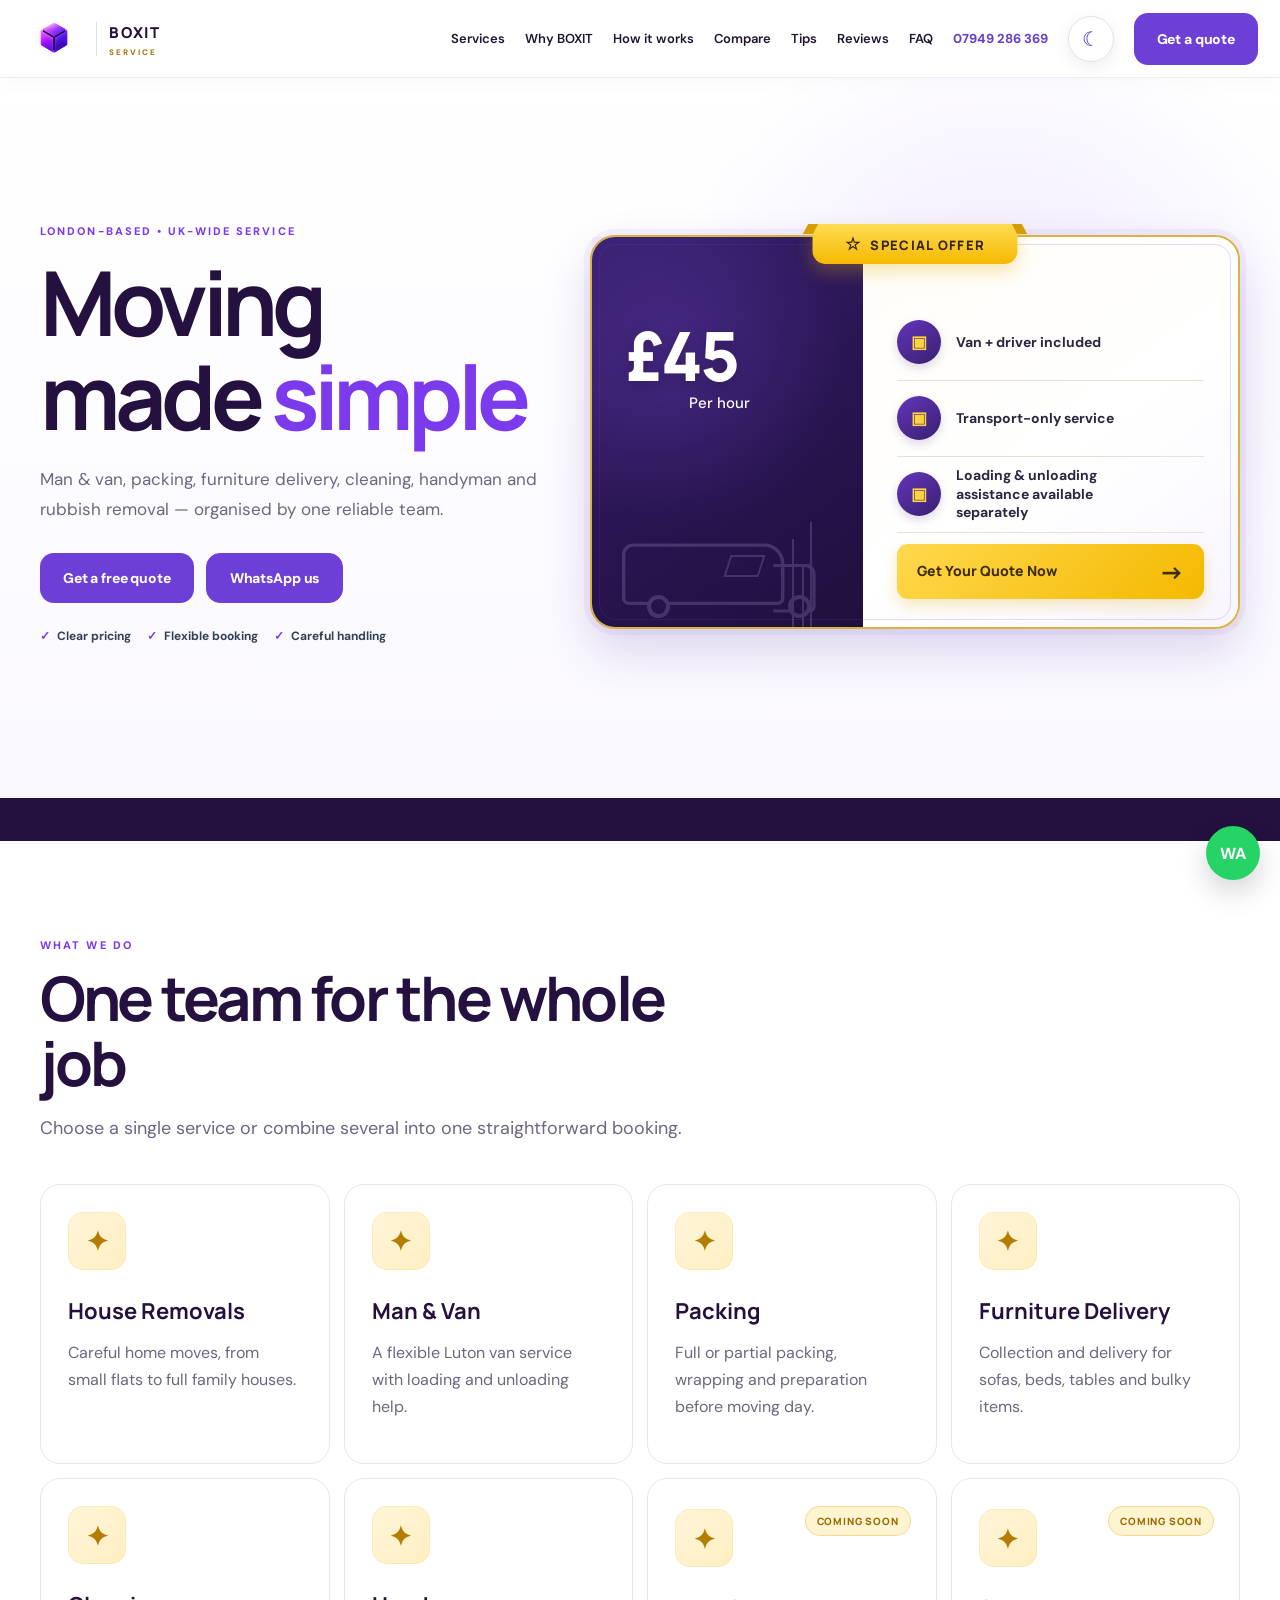
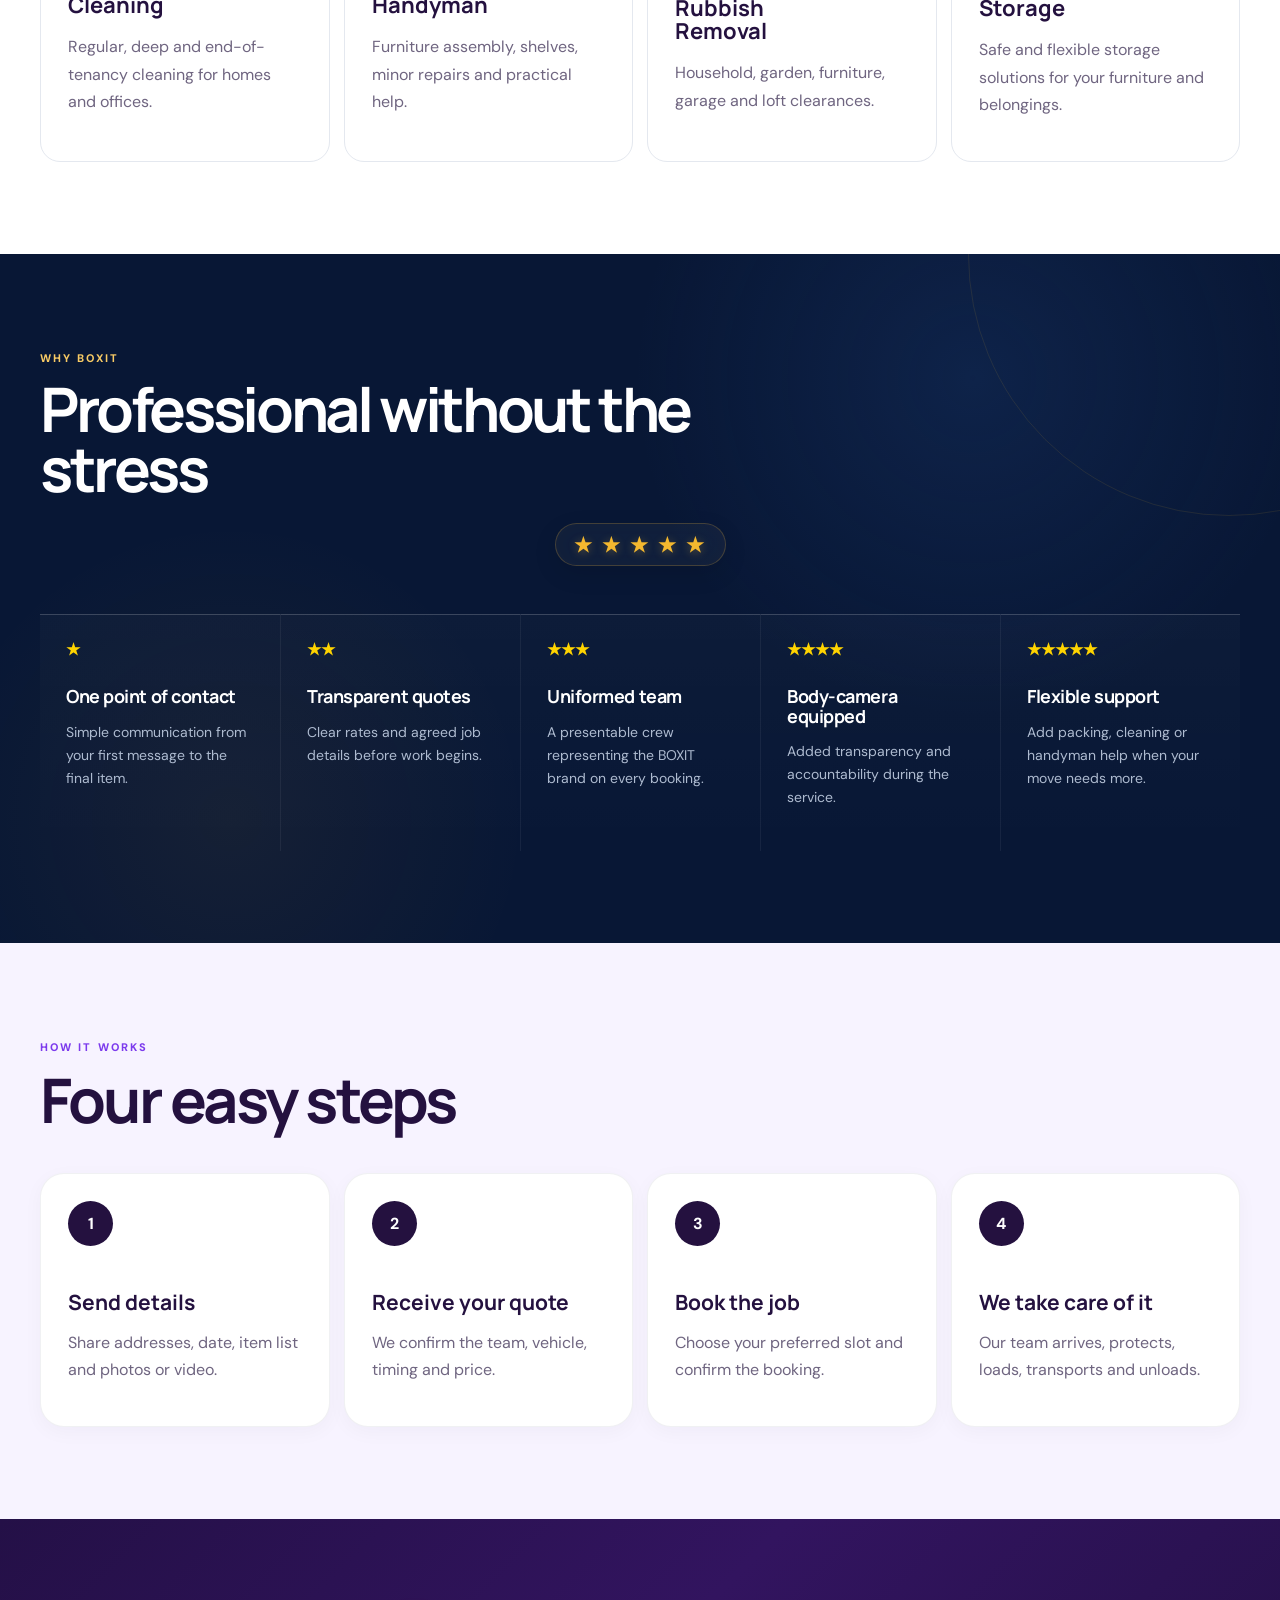
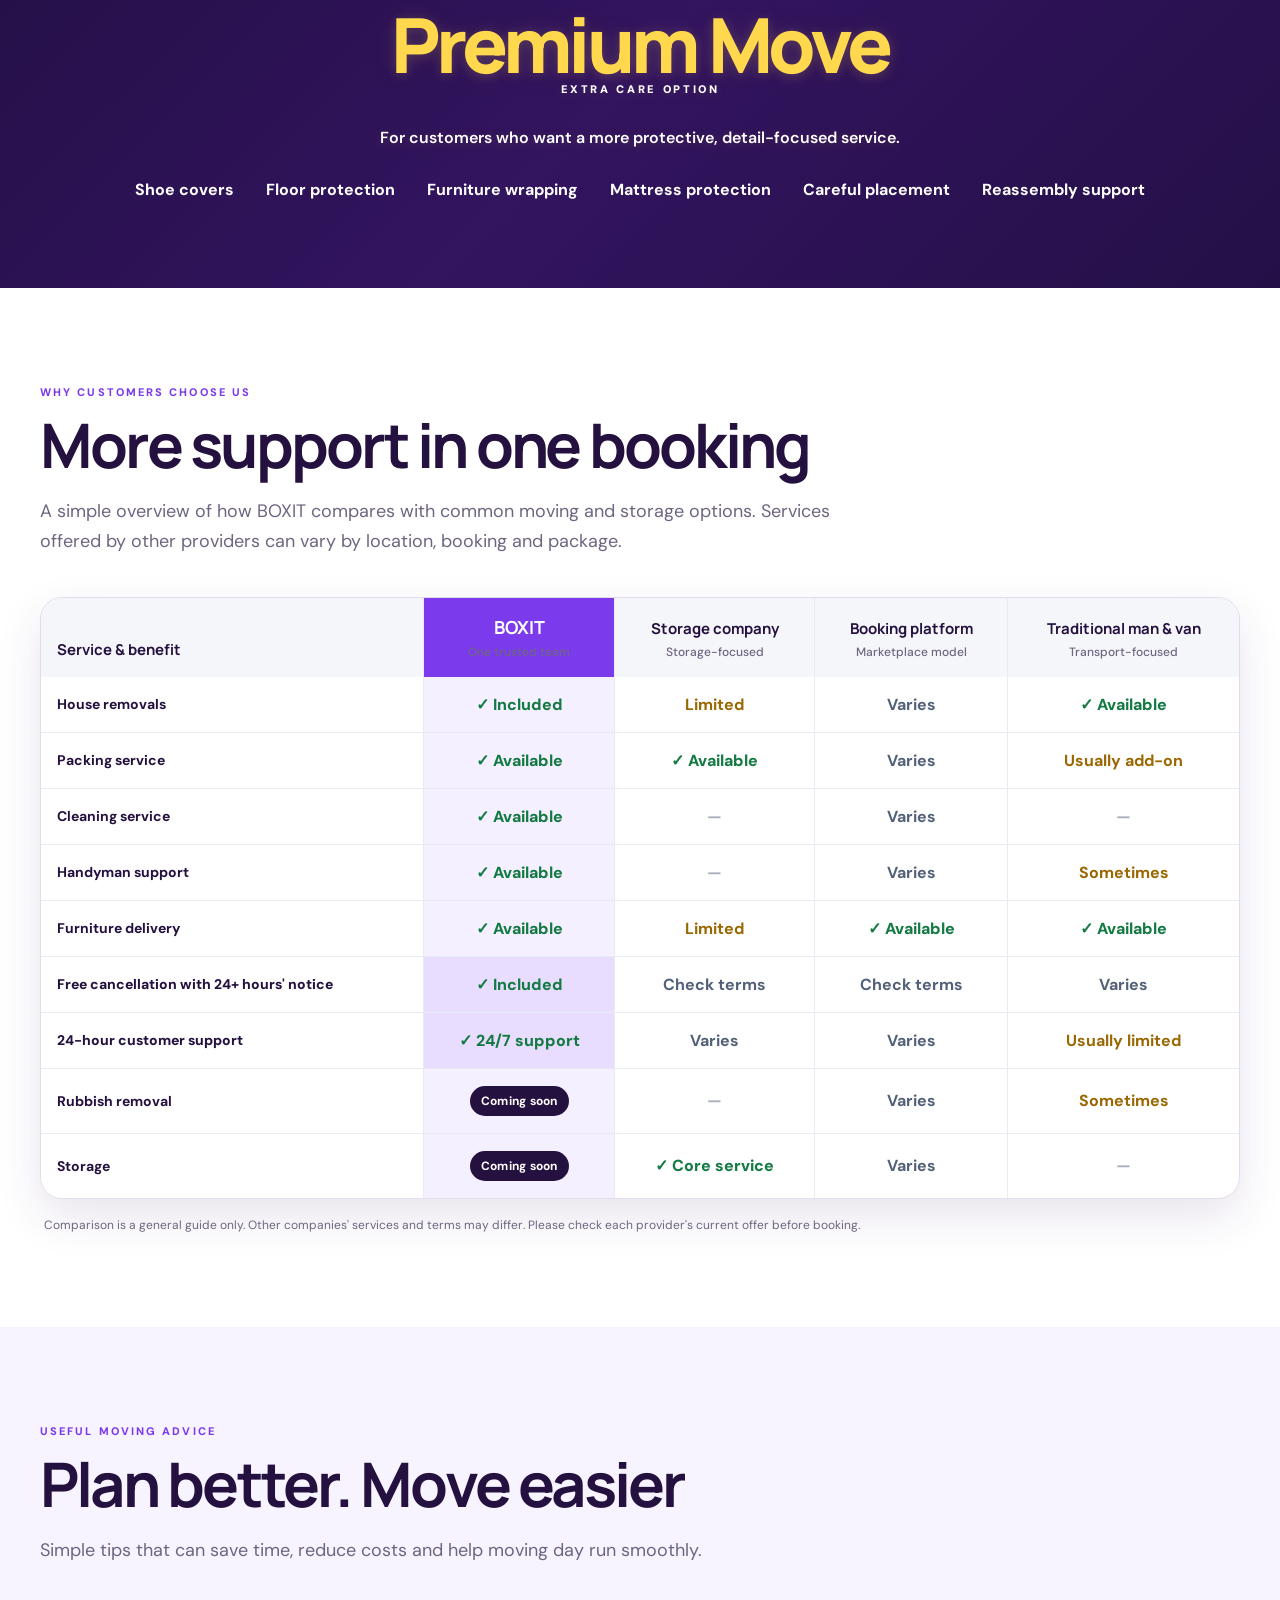
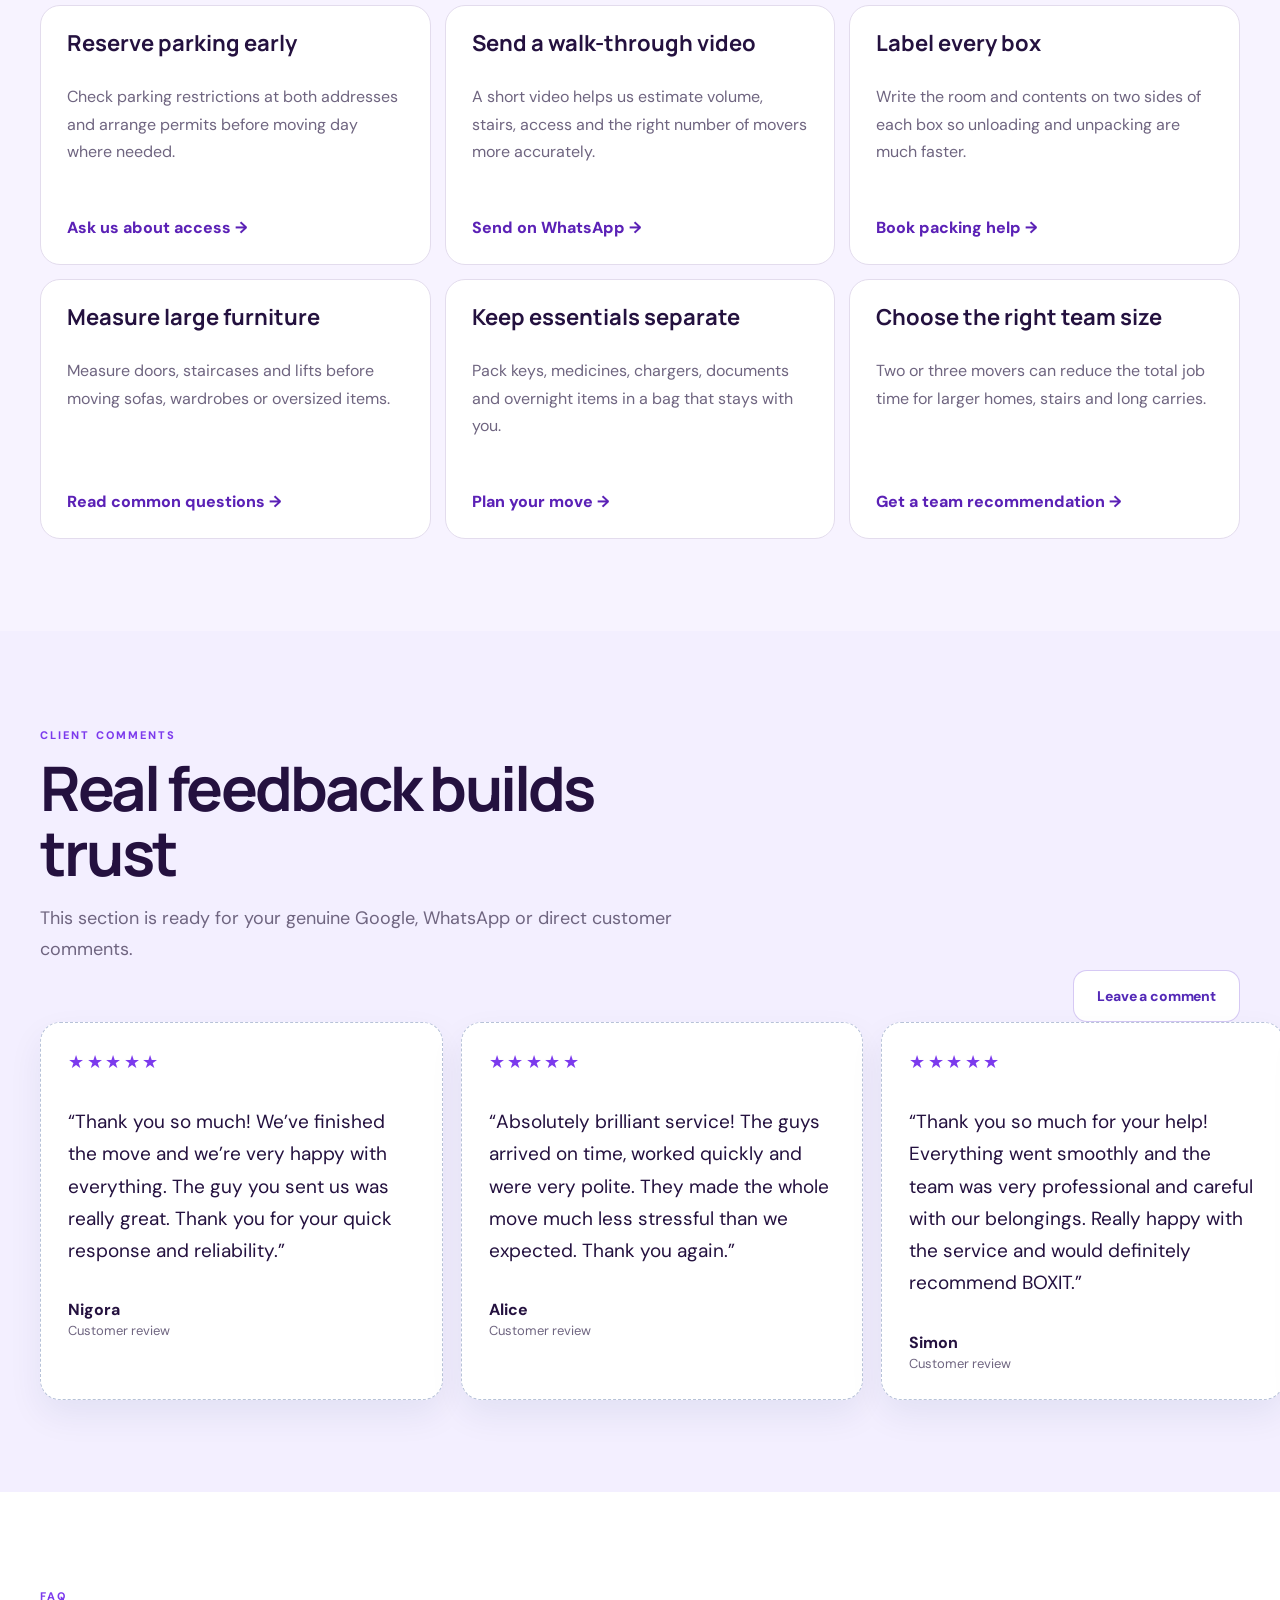
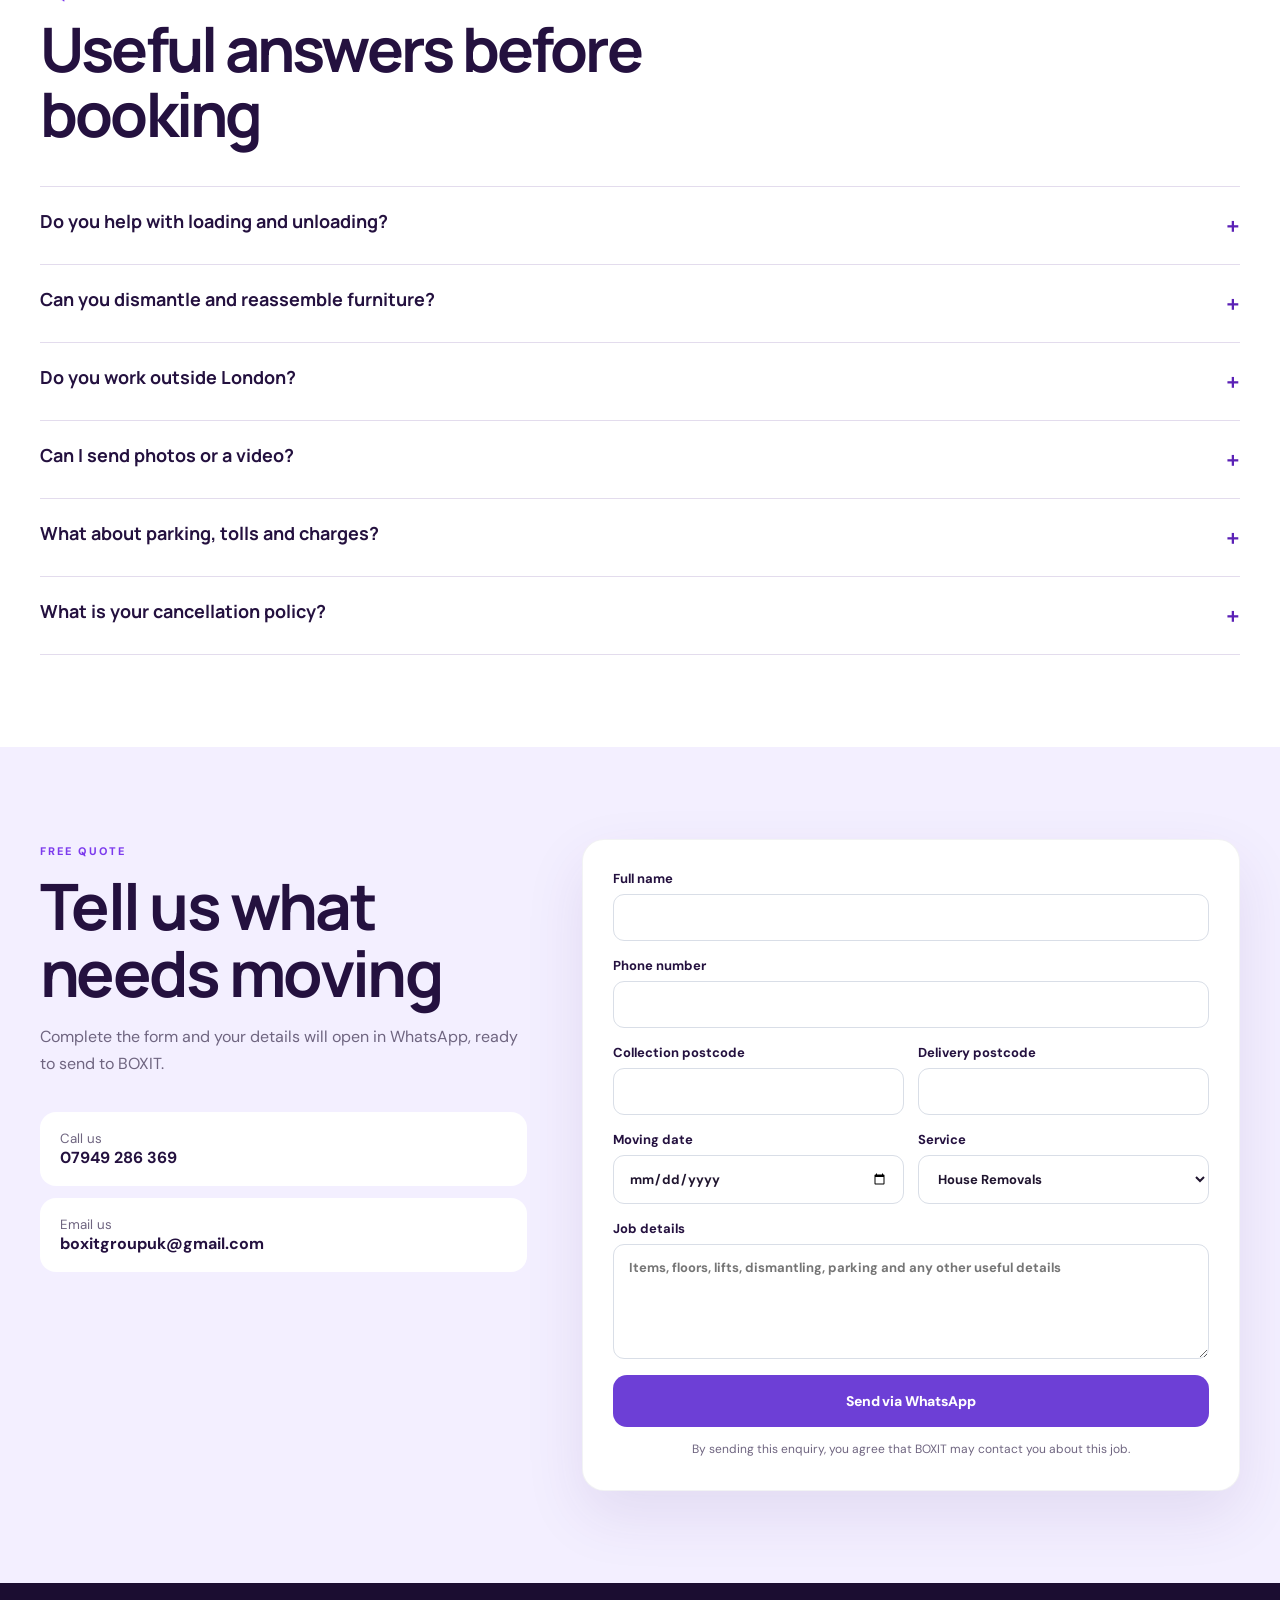
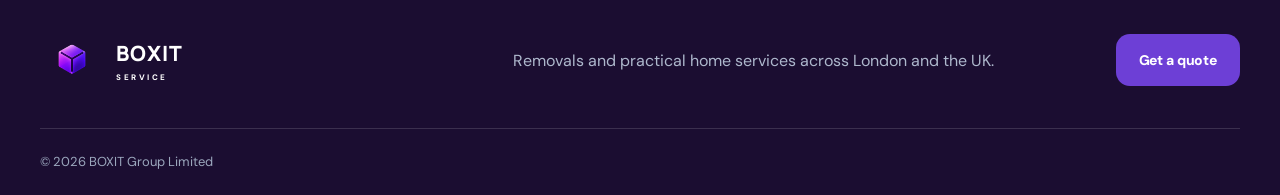
==== commit 8e8096ca: "in progress" ====
--- a/beta.html
+++ b/beta.html
@@ -8,6 +8,258 @@
     <link rel="preconnect" href="https://fonts.googleapis.com">
     <link rel="preconnect" href="https://fonts.gstatic.com" crossorigin>
     <link href="https://fonts.googleapis.com/css2?family=DM+Sans:wght@400;500;600;700&family=Manrope:wght@600;700;800&display=swap" rel="stylesheet">
+    <style>
+        /* =========================================================
+           SPECIAL OFFER — PREMIUM SPLIT CARD
+           ========================================================= */
+        #offer.offer-section{
+            padding-top:0 !important;
+            padding-bottom:0 !important;
+            display:flex;
+            align-items:center;
+            justify-content:center;
+            position:relative;
+            overflow:visible;
+        }
+
+        #offer .offer-card-v2{
+            position:relative;
+            width:min(100%, 505px);
+            min-height:300px;
+            display:grid;
+            grid-template-columns:42% 58%;
+            padding:0 !important;
+            overflow:visible !important;
+            border:2px solid #d8b33d !important;
+            border-radius:22px !important;
+            background:#fff !important;
+            box-shadow:0 20px 45px rgba(86,46,170,.16), 0 0 0 6px rgba(117,72,220,.06) !important;
+        }
+
+        #offer .offer-card-v2:after{
+            content:"";
+            position:absolute;
+            inset:7px;
+            border:1px solid rgba(108,62,214,.22);
+            border-radius:16px;
+            pointer-events:none;
+        }
+
+        #offer .offer-ribbon-v2{
+            position:absolute;
+            z-index:10;
+            top:-12px;
+            left:50%;
+            transform:translateX(-50%);
+            min-width:180px;
+            padding:8px 23px 9px;
+            text-align:center;
+            border-radius:0 0 13px 13px;
+            background:linear-gradient(180deg,#ffd94d 0%,#f4b900 100%);
+            color:#3f2d00 !important;
+            font:800 12px/1 'Manrope',sans-serif;
+            letter-spacing:.09em;
+            box-shadow:0 7px 14px rgba(226,170,0,.28);
+        }
+
+        #offer .offer-ribbon-v2:before,
+        #offer .offer-ribbon-v2:after{
+            content:"";
+            position:absolute;
+            top:0;
+            width:10px;
+            height:10px;
+            background:#d59d00;
+            z-index:-1;
+        }
+        #offer .offer-ribbon-v2:before{left:-7px;transform:skewX(-28deg);}
+        #offer .offer-ribbon-v2:after{right:-7px;transform:skewX(28deg);}
+        #offer .offer-ribbon-v2 span{font-size:15px;margin-right:6px;color:#3f2d00 !important;}
+
+        #offer .offer-price-panel{
+            position:relative;
+            min-height:300px;
+            overflow:hidden;
+            border-radius:20px 0 0 20px;
+            background:linear-gradient(145deg,#352064 0%,#27134d 56%,#1e103d 100%);
+            display:flex;
+            flex-direction:column;
+            justify-content:flex-start;
+            padding:73px 25px 25px;
+        }
+
+        #offer .offer-price-panel:after{
+            content:"";
+            position:absolute;
+            inset:0;
+            background:radial-gradient(circle at 30% 30%,rgba(132,81,240,.25),transparent 52%);
+            pointer-events:none;
+        }
+
+        #offer .offer-price-v2{
+            position:relative;
+            z-index:2;
+            color:#fff !important;
+            font:800 48px/.9 'Manrope',sans-serif;
+            letter-spacing:-.055em;
+            text-shadow:0 4px 16px rgba(0,0,0,.2);
+        }
+
+        #offer .offer-per-v2{
+            position:relative;
+            z-index:2;
+            margin-top:8px;
+            margin-left:45px;
+            color:#fff !important;
+            font:500 13px/1 'DM Sans',sans-serif;
+        }
+
+        #offer .offer-van-art{
+            position:absolute;
+            z-index:1;
+            left:15px;
+            right:12px;
+            bottom:0;
+            height:120px;
+            opacity:.20;
+        }
+
+        #offer .van-body{
+            position:absolute;
+            left:10px;
+            bottom:22px;
+            width:145px;
+            height:55px;
+            border:3px solid #c9b7f7;
+            border-radius:10px 18px 6px 6px;
+        }
+        #offer .van-body:after{
+            content:"";
+            position:absolute;
+            right:-31px;
+            top:15px;
+            width:35px;
+            height:38px;
+            border:3px solid #c9b7f7;
+            border-left:0;
+            border-radius:0 10px 6px 0;
+        }
+        #offer .van-window{
+            position:absolute;
+            left:115px;
+            bottom:50px;
+            width:35px;
+            height:22px;
+            border:2px solid #c9b7f7;
+            transform:skew(-18deg);
+        }
+        #offer .van-wheel{
+            position:absolute;
+            bottom:9px;
+            width:23px;
+            height:23px;
+            border:4px solid #c9b7f7;
+            border-radius:50%;
+            background:#29154e;
+        }
+        #offer .van-wheel-1{left:35px;}
+        #offer .van-wheel-2{right:34px;}
+        #offer .city-line{
+            position:absolute;
+            bottom:0;
+            width:2px;
+            background:#c9b7f7;
+        }
+        #offer .city-1{left:180px;height:88px;}
+        #offer .city-2{left:190px;height:62px;}
+        #offer .city-3{left:198px;height:105px;}
+
+        #offer .offer-details-panel{
+            position:relative;
+            z-index:2;
+            min-height:300px;
+            padding:55px 25px 22px;
+            border-radius:0 20px 20px 0;
+            background:linear-gradient(145deg,#fffdf8 0%,#fff 55%,#f8f5ff 100%);
+            display:flex;
+            flex-direction:column;
+        }
+
+        #offer .offer-features-v2{
+            list-style:none;
+            margin:0;
+            padding:0;
+            display:grid;
+        }
+        #offer .offer-features-v2 li{
+            display:flex;
+            align-items:center;
+            gap:12px;
+            min-height:61px;
+            padding:7px 0;
+            border-bottom:1px solid #e7e1d8;
+            color:#2d2640 !important;
+            font:700 12px/1.35 'DM Sans',sans-serif;
+        }
+        #offer .offer-features-v2 li:last-child{border-bottom:0;}
+        #offer .offer-icon-v2{
+            flex:0 0 36px;
+            width:36px;
+            height:36px;
+            border-radius:50%;
+            display:grid;
+            place-items:center;
+            background:linear-gradient(145deg,#6335bb,#39206f);
+            color:#ffd33f !important;
+            font-size:15px;
+            box-shadow:0 4px 10px rgba(67,37,130,.18);
+        }
+
+        #offer .offer-cta-v2{
+            margin-top:auto;
+            min-height:43px;
+            display:flex;
+            align-items:center;
+            justify-content:space-between;
+            gap:12px;
+            padding:0 15px;
+            border-radius:9px;
+            background:linear-gradient(135deg,#ffd84d,#f4b900);
+            color:#3f2d00 !important;
+            text-decoration:none;
+            font:800 12px/1 'Manrope',sans-serif;
+            box-shadow:0 7px 16px rgba(226,170,0,.25);
+            transition:.2s ease;
+        }
+        #offer .offer-cta-v2 span{font-size:20px;line-height:1;}
+        #offer .offer-cta-v2:hover{
+            transform:translateY(-2px);
+            background:linear-gradient(135deg,#ffe16b,#ffca1d);
+            color:#3f2d00 !important;
+        }
+
+        @media(max-width:960px){
+            #offer .offer-card-v2{width:min(100%,520px);}
+        }
+
+        @media(max-width:600px){
+            #offer.offer-section{padding-left:16px !important;padding-right:16px !important;}
+            #offer .offer-card-v2{
+                width:100%;
+                grid-template-columns:40% 60%;
+                min-height:270px;
+            }
+            #offer .offer-price-panel,#offer .offer-details-panel{min-height:270px;}
+            #offer .offer-price-panel{padding:66px 17px 18px;}
+            #offer .offer-price-v2{font-size:39px;}
+            #offer .offer-per-v2{margin-left:35px;font-size:11px;}
+            #offer .offer-details-panel{padding:51px 15px 17px;}
+            #offer .offer-features-v2 li{font-size:10px;gap:7px;min-height:55px;}
+            #offer .offer-icon-v2{flex-basis:30px;width:30px;height:30px;font-size:12px;}
+            #offer .offer-cta-v2{font-size:10px;padding:0 11px;}
+            #offer .offer-ribbon-v2{min-width:150px;font-size:9px;padding:7px 15px 8px;}
+        }
+    </style>
 </head>
 <style>
     :root{
@@ -4561,6 +4813,956 @@
             min-height:40px;
             padding:10px 15px;
         }
+    }
+
+
+    /* =========================================================
+       FINAL SPECIAL OFFER — PREMIUM MODERN CARD
+       Replaces the previous dark/yellow offer treatment.
+       ========================================================= */
+    #offer.offer-section{
+        padding-top:22px !important;
+        padding-bottom:0 !important;
+    }
+
+    #offer .offer-card{
+        position:relative !important;
+        width:min(590px,100%) !important;
+        max-width:590px !important;
+        margin:0 0 0 auto !important;
+        display:grid !important;
+        grid-template-columns:minmax(0,1.55fr) minmax(175px,.72fr) !important;
+        gap:0 !important;
+        padding:0 !important;
+        overflow:hidden !important;
+        border:1px solid rgba(109,63,214,.16) !important;
+        border-radius:28px !important;
+        background:#ffffff !important;
+        box-shadow:0 24px 70px rgba(64,35,128,.14), 0 5px 20px rgba(64,35,128,.06) !important;
+        isolation:isolate;
+    }
+
+    #offer .offer-card:before{
+        content:"";
+        position:absolute;
+        inset:0;
+        background:linear-gradient(135deg,rgba(124,58,237,.055),transparent 48%,rgba(255,203,64,.12));
+        pointer-events:none;
+        z-index:-1;
+    }
+
+    #offer .offer-card:after{
+        content:"" !important;
+        position:absolute !important;
+        inset:10px !important;
+        border:1px solid rgba(124,58,237,.07) !important;
+        border-radius:21px !important;
+        pointer-events:none !important;
+        z-index:0 !important;
+    }
+
+    #offer .offer-glow{
+        position:absolute;
+        width:220px;
+        height:220px;
+        right:-90px;
+        top:-100px;
+        border-radius:50%;
+        background:rgba(255,204,64,.24);
+        filter:blur(8px);
+        pointer-events:none;
+        z-index:-1;
+    }
+
+    #offer .offer-main{
+        position:relative;
+        z-index:2;
+        padding:27px 28px 25px;
+        min-width:0;
+    }
+
+    #offer .offer-topline{
+        display:flex;
+        align-items:center;
+        justify-content:space-between;
+        gap:12px;
+        margin-bottom:22px;
+    }
+
+    #offer .offer-ribbon{
+        position:static !important;
+        transform:none !important;
+        display:inline-flex;
+        align-items:center;
+        background:#24113f !important;
+        color:#fff !important;
+        border:0 !important;
+        border-radius:999px !important;
+        padding:7px 11px !important;
+        font:800 9px 'Manrope',sans-serif !important;
+        letter-spacing:.14em !important;
+        box-shadow:none !important;
+    }
+
+    #offer .offer-availability{
+        display:flex;
+        align-items:center;
+        gap:6px;
+        color:#667085 !important;
+        font-size:10px;
+        font-weight:700;
+        white-space:nowrap;
+    }
+
+    #offer .offer-availability i{
+        width:7px;
+        height:7px;
+        border-radius:50%;
+        background:#22c55e;
+        box-shadow:0 0 0 4px rgba(34,197,94,.10);
+    }
+
+    #offer .offer-heading{
+        max-width:340px;
+    }
+
+    #offer .offer-kicker{
+        display:block;
+        margin-bottom:7px;
+        color:#7c3aed !important;
+        font:800 10px 'Manrope',sans-serif;
+        letter-spacing:.18em;
+    }
+
+    #offer .offer-heading h2{
+        margin:0 !important;
+        color:#24113f !important;
+        font:800 clamp(30px,3vw,40px)/1 'Manrope',sans-serif !important;
+        letter-spacing:-.045em;
+    }
+
+    #offer .offer-heading p{
+        margin:10px 0 0 !important;
+        color:#667085 !important;
+        font-size:13px;
+        line-height:1.55;
+        max-width:330px;
+    }
+
+    #offer .offer-bottom{
+        display:flex;
+        align-items:center;
+        justify-content:space-between;
+        gap:18px;
+        margin-top:25px;
+        padding-top:19px;
+        border-top:1px solid #eeeaf6;
+    }
+
+    #offer .offer-price-wrap{
+        display:flex;
+        align-items:baseline;
+        gap:8px;
+    }
+
+    #offer .offer-price{
+        display:block !important;
+        margin:0 !important;
+        color:#24113f !important;
+        font:800 39px/1 'Manrope',sans-serif !important;
+        letter-spacing:-.055em !important;
+    }
+
+    #offer .offer-price-meta{
+        color:#667085 !important;
+        font-size:12px;
+        font-weight:700;
+    }
+
+    #offer .offer-price-meta span{
+        color:#7c3aed;
+    }
+
+    #offer .offer-cta{
+        display:inline-flex !important;
+        align-items:center;
+        justify-content:center;
+        gap:9px;
+        width:auto !important;
+        margin:0 !important;
+        padding:13px 17px !important;
+        border:0 !important;
+        border-radius:13px !important;
+        background:linear-gradient(135deg,#7c3aed,#6430c7) !important;
+        color:#fff !important;
+        font:800 12px 'DM Sans',sans-serif !important;
+        box-shadow:0 10px 22px rgba(124,58,237,.22) !important;
+        transition:transform .2s ease, box-shadow .2s ease !important;
+    }
+
+    #offer .offer-cta span{
+        font-size:17px;
+        line-height:1;
+        transition:transform .2s ease;
+    }
+
+    #offer .offer-cta:hover{
+        transform:translateY(-2px) !important;
+        background:linear-gradient(135deg,#8b4bf3,#6d35d4) !important;
+        color:#fff !important;
+        box-shadow:0 14px 28px rgba(124,58,237,.28) !important;
+    }
+
+    #offer .offer-cta:hover span{
+        transform:translate(2px,-2px);
+    }
+
+    #offer .offer-side{
+        position:relative;
+        z-index:2;
+        padding:28px 22px 24px;
+        background:linear-gradient(160deg,#fff7d6 0%,#fff0bd 100%);
+        border-left:1px solid rgba(224,171,0,.14);
+        display:flex;
+        flex-direction:column;
+        justify-content:center;
+    }
+
+    #offer .offer-side:before{
+        content:"";
+        position:absolute;
+        width:120px;
+        height:120px;
+        right:-65px;
+        bottom:-70px;
+        border-radius:50%;
+        background:rgba(255,255,255,.38);
+    }
+
+    #offer .offer-side-icon{
+        width:31px;
+        height:31px;
+        display:grid;
+        place-items:center;
+        margin-bottom:12px;
+        border-radius:10px;
+        background:#24113f;
+        color:#ffd84d;
+        font-size:15px;
+        box-shadow:0 7px 16px rgba(36,17,63,.14);
+    }
+
+    #offer .offer-side strong{
+        color:#24113f !important;
+        font:800 13px 'Manrope',sans-serif;
+        margin-bottom:12px;
+    }
+
+    #offer .offer-side ul{
+        list-style:none;
+        padding:0;
+        margin:0;
+        display:grid;
+        gap:9px;
+    }
+
+    #offer .offer-side li{
+        display:flex;
+        align-items:center;
+        gap:7px;
+        color:#5f4b18 !important;
+        font-size:11px;
+        font-weight:700;
+        line-height:1.3;
+    }
+
+    #offer .offer-side li span{
+        display:grid;
+        place-items:center;
+        width:17px;
+        height:17px;
+        border-radius:50%;
+        background:#fff;
+        color:#8a6200;
+        font-size:9px;
+        font-weight:900;
+        flex:0 0 17px;
+    }
+
+    #offer .offer-side small{
+        display:block;
+        margin-top:14px;
+        color:#806b2f !important;
+        font-size:8.5px;
+        line-height:1.4;
+    }
+
+    @media(max-width:960px){
+        #offer .offer-card{
+            margin:0 !important;
+            width:100% !important;
+            max-width:620px !important;
+        }
+    }
+
+    @media(max-width:600px){
+        #offer.offer-section{
+            padding-top:25px !important;
+        }
+
+        #offer .offer-card{
+            grid-template-columns:1fr !important;
+            border-radius:23px !important;
+        }
+
+        #offer .offer-main{
+            padding:23px 20px 21px;
+        }
+
+        #offer .offer-topline{
+            align-items:flex-start;
+            margin-bottom:18px;
+        }
+
+        #offer .offer-availability{
+            font-size:9px;
+            white-space:normal;
+            text-align:right;
+            max-width:115px;
+        }
+
+        #offer .offer-heading h2{
+            font-size:32px !important;
+        }
+
+        #offer .offer-bottom{
+            align-items:flex-start;
+            flex-direction:column;
+            gap:14px;
+        }
+
+        #offer .offer-cta{
+            width:100% !important;
+        }
+
+        #offer .offer-side{
+            border-left:0;
+            border-top:1px solid rgba(224,171,0,.14);
+            padding:20px;
+        }
+
+        #offer .offer-side ul{
+            grid-template-columns:1fr 1fr;
+        }
+
+        #offer .offer-side small{
+            margin-top:12px;
+        }
+    }
+</style>
+<style id="boxit-offer-final-fix">
+    /* FINAL SPECIAL OFFER DESIGN */
+    #offer.offer-section{width:100%!important;min-width:0!important;display:flex!important;align-items:center!important;justify-content:flex-end!important;margin:0!important;padding:0!important;position:relative!important;overflow:visible!important}
+    #offer.offer-section .offer-card-v2{position:relative!important;width:100%!important;max-width:505px!important;min-height:300px!important;margin:0!important;padding:0!important;display:grid!important;grid-template-columns:42% 58%!important;border:2px solid #d8b33d!important;border-radius:22px!important;background:#fff!important;overflow:visible!important;box-shadow:0 22px 48px rgba(79,42,157,.18),0 0 0 6px rgba(124,58,237,.06)!important}
+    #offer.offer-section .offer-card-v2:after{content:""!important;position:absolute!important;inset:7px!important;border:1px solid rgba(108,62,214,.18)!important;border-radius:16px!important;pointer-events:none!important;z-index:8!important}
+    #offer .offer-ribbon-v2{position:absolute!important;z-index:20!important;top:-13px!important;left:50%!important;transform:translateX(-50%)!important;min-width:180px!important;padding:9px 20px 10px!important;text-align:center!important;border-radius:0 0 13px 13px!important;background:linear-gradient(180deg,#ffdb55,#f5b900)!important;color:#342400!important;font:800 11px/1 'Manrope',sans-serif!important;letter-spacing:.10em!important;box-shadow:0 8px 18px rgba(224,171,0,.30)!important}
+    #offer .offer-ribbon-v2 span{color:#342400!important;font-size:15px!important;margin-right:5px!important}
+    #offer .offer-price-panel{position:relative!important;min-height:300px!important;padding:72px 25px 25px!important;border-radius:20px 0 0 20px!important;overflow:hidden!important;background:linear-gradient(145deg,#38206d 0%,#28144f 58%,#1f103d 100%)!important;display:flex!important;flex-direction:column!important;justify-content:flex-start!important}
+    #offer .offer-price-panel:after{content:""!important;position:absolute!important;inset:0!important;background:radial-gradient(circle at 30% 30%,rgba(132,81,240,.25),transparent 52%)!important;pointer-events:none!important}
+    #offer .offer-price-v2{position:relative!important;z-index:4!important;color:#fff!important;font:800 49px/.9 'Manrope',sans-serif!important;letter-spacing:-.055em!important;text-shadow:0 4px 15px rgba(0,0,0,.22)!important}
+    #offer .offer-per-v2{position:relative!important;z-index:4!important;margin:8px 0 0 46px!important;color:#fff!important;font:500 13px/1 'DM Sans',sans-serif!important}
+    #offer .offer-details-panel{position:relative!important;z-index:3!important;min-height:300px!important;padding:54px 24px 22px!important;border-radius:0 20px 20px 0!important;background:linear-gradient(145deg,#fffdf8,#fff 55%,#f8f5ff)!important;display:flex!important;flex-direction:column!important}
+    #offer .offer-features-v2{list-style:none!important;margin:0!important;padding:0!important;display:grid!important}
+    #offer .offer-features-v2 li{display:flex!important;align-items:center!important;gap:11px!important;min-height:61px!important;padding:7px 0!important;border-bottom:1px solid #e7e1d8!important;color:#2d2640!important;font:700 12px/1.35 'DM Sans',sans-serif!important}
+    #offer .offer-icon-v2{flex:0 0 36px!important;width:36px!important;height:36px!important;border-radius:50%!important;display:grid!important;place-items:center!important;background:linear-gradient(145deg,#6335bb,#39206f)!important;color:#ffd33f!important;font-size:15px!important;box-shadow:0 4px 10px rgba(67,37,130,.18)!important}
+    #offer .offer-cta-v2{margin-top:auto!important;min-height:43px!important;display:flex!important;align-items:center!important;justify-content:space-between!important;padding:0 15px!important;border-radius:9px!important;background:linear-gradient(135deg,#ffd84d,#f4b900)!important;color:#3f2d00!important;text-decoration:none!important;font:800 12px/1 'Manrope',sans-serif!important;box-shadow:0 7px 16px rgba(226,170,0,.25)!important}
+    #offer .offer-cta-v2 span{font-size:20px!important;color:#3f2d00!important}
+    @media(max-width:960px){#offer.offer-section{justify-content:center!important}#offer.offer-section .offer-card-v2{max-width:520px!important}}
+    @media(max-width:600px){#offer.offer-section{padding:0 16px!important}#offer.offer-section .offer-card-v2{grid-template-columns:40% 60%!important;min-height:270px!important}#offer .offer-price-panel,#offer .offer-details-panel{min-height:270px!important}#offer .offer-price-panel{padding:65px 16px 18px!important}#offer .offer-price-v2{font-size:38px!important}#offer .offer-per-v2{margin-left:31px!important;font-size:10px!important}#offer .offer-details-panel{padding:51px 14px 17px!important}#offer .offer-features-v2 li{font-size:9.5px!important;gap:7px!important;min-height:53px!important}#offer .offer-icon-v2{flex-basis:29px!important;width:29px!important;height:29px!important;font-size:11px!important}#offer .offer-cta-v2{font-size:9.5px!important;padding:0 10px!important}#offer .offer-ribbon-v2{min-width:145px!important;font-size:8.5px!important}}
+
+
+    /* =========================================================
+       FINAL HERO OFFER SIZE — LARGE ON LAPTOP / NORMAL ON PHONE
+       ========================================================= */
+    @media (min-width: 961px){
+        .hero{
+            grid-template-columns:minmax(0,.88fr) minmax(0,1.12fr) !important;
+            gap:38px !important;
+            min-height:720px !important;
+        }
+
+        #offer.offer-section{
+            justify-content:flex-end !important;
+            width:100% !important;
+        }
+
+        #offer.offer-section .offer-card-v2{
+            width:100% !important;
+            max-width:650px !important;
+            min-height:390px !important;
+            grid-template-columns:42% 58% !important;
+            border-radius:25px !important;
+        }
+
+        #offer .offer-price-panel,
+        #offer .offer-details-panel{
+            min-height:390px !important;
+        }
+
+        #offer .offer-price-panel{
+            padding:88px 34px 28px !important;
+            border-radius:23px 0 0 23px !important;
+        }
+
+        #offer .offer-price-v2{
+            font-size:68px !important;
+        }
+
+        #offer .offer-per-v2{
+            margin-left:63px !important;
+            margin-top:10px !important;
+            font-size:15px !important;
+        }
+
+        #offer .offer-details-panel{
+            padding:68px 34px 28px !important;
+            border-radius:0 23px 23px 0 !important;
+        }
+
+        #offer .offer-features-v2 li{
+            min-height:76px !important;
+            gap:15px !important;
+            font-size:14px !important;
+        }
+
+        #offer .offer-icon-v2{
+            flex-basis:44px !important;
+            width:44px !important;
+            height:44px !important;
+            font-size:17px !important;
+        }
+
+        #offer .offer-cta-v2{
+            min-height:55px !important;
+            padding:0 20px !important;
+            border-radius:11px !important;
+            font-size:14px !important;
+        }
+
+        #offer .offer-cta-v2 span{
+            font-size:25px !important;
+        }
+
+        #offer .offer-ribbon-v2{
+            min-width:205px !important;
+            padding:11px 26px 12px !important;
+            font-size:13px !important;
+        }
+
+        #offer .offer-ribbon-v2 span{
+            font-size:17px !important;
+        }
+
+        #offer .offer-van-art{
+            height:155px !important;
+            left:20px !important;
+            right:18px !important;
+        }
+
+        #offer .van-body{
+            transform:scale(1.12);
+            transform-origin:left bottom;
+        }
+    }
+
+    /* Keep the offer compact and normal on phones */
+    @media (max-width: 600px){
+        .hero{
+            grid-template-columns:1fr !important;
+            gap:20px !important;
+            min-height:0 !important;
+        }
+
+        #offer.offer-section{
+            width:100% !important;
+            padding:0 16px !important;
+            justify-content:center !important;
+        }
+
+        #offer.offer-section .offer-card-v2{
+            width:100% !important;
+            max-width:520px !important;
+            min-height:270px !important;
+            grid-template-columns:40% 60% !important;
+        }
+
+        #offer .offer-price-panel,
+        #offer .offer-details-panel{
+            min-height:270px !important;
+        }
+
+        #offer .offer-price-panel{
+            padding:65px 16px 18px !important;
+        }
+
+        #offer .offer-price-v2{
+            font-size:38px !important;
+        }
+
+        #offer .offer-per-v2{
+            margin-left:31px !important;
+            font-size:10px !important;
+        }
+
+        #offer .offer-details-panel{
+            padding:51px 14px 17px !important;
+        }
+
+        #offer .offer-features-v2 li{
+            font-size:9.5px !important;
+            gap:7px !important;
+            min-height:53px !important;
+        }
+
+        #offer .offer-icon-v2{
+            flex-basis:29px !important;
+            width:29px !important;
+            height:29px !important;
+            font-size:11px !important;
+        }
+
+        #offer .offer-cta-v2{
+            min-height:40px !important;
+            font-size:9.5px !important;
+            padding:0 10px !important;
+        }
+
+        #offer .offer-ribbon-v2{
+            min-width:145px !important;
+            font-size:8.5px !important;
+        }
+    }
+
+
+    /* FINAL PREMIUM MOVE COLOUR FIX */
+    .premium{
+        background:linear-gradient(135deg,#241047 0%,#32145f 48%,#241047 100%) !important;
+        color:#fff !important;
+    }
+    .premium h2{
+        color:#FFD84D !important;
+    }
+    .premium .eyebrow,
+    .premium p,
+    .premium-list span{
+        color:#fff !important;
+    }
+    .premium-list span{
+        background:transparent !important;
+        box-shadow:none !important;
+    }
+    .premium-list span:hover{
+        color:#fff !important;
+        background:rgba(255,255,255,.08) !important;
+    }
+
+
+    /* =========================================================
+       DAY / NIGHT MODE
+       Default: DAY
+       ========================================================= */
+    .theme-toggle{
+        width:46px;
+        height:46px;
+        padding:0;
+        border:1px solid #dfe3ea;
+        border-radius:50%;
+        background:#fff;
+        color:#4b2bb8;
+        display:inline-flex;
+        align-items:center;
+        justify-content:center;
+        position:relative;
+        cursor:pointer;
+        box-shadow:0 5px 16px rgba(8,23,53,.08);
+        transition:all .25s ease;
+        flex:0 0 auto;
+    }
+    .theme-toggle:hover{
+        transform:translateY(-2px);
+        border-color:#c9b9ff;
+        box-shadow:0 8px 22px rgba(76,43,184,.16);
+    }
+    .theme-icon{
+        position:absolute;
+        font-size:20px;
+        line-height:1;
+        transition:opacity .2s ease, transform .25s ease;
+    }
+    .theme-moon{ opacity:1; transform:scale(1); }
+    .theme-sun{ opacity:0; transform:scale(.6) rotate(-30deg); }
+
+    /* NIGHT THEME */
+    html[data-theme="dark"] body{
+        background:#0b0a18;
+        color:#f5f3ff;
+    }
+    html[data-theme="dark"] .site-header{
+        background:rgba(13,12,28,.92);
+        border-bottom-color:rgba(255,255,255,.09);
+        box-shadow:0 4px 20px rgba(0,0,0,.28);
+    }
+    html[data-theme="dark"] .site-header nav>a:not(.btn){ color:#eeeaff; }
+    html[data-theme="dark"] .site-header nav>a:not(.btn):hover{ color:#ffd45c; }
+    html[data-theme="dark"] .nav-phone{ color:#bda5ff; }
+    html[data-theme="dark"] .header-service-text{ border-left-color:rgba(255,255,255,.15); }
+    html[data-theme="dark"] .header-service-text strong{ color:#fff; }
+    html[data-theme="dark"] .header-service-text small{ color:#f4b82f; }
+
+    html[data-theme="dark"] .theme-toggle{
+        background:#1b1730;
+        border-color:#4a4268;
+        color:#ffd45c;
+    }
+    html[data-theme="dark"] .theme-moon{ opacity:0; transform:scale(.6) rotate(30deg); }
+    html[data-theme="dark"] .theme-sun{ opacity:1; transform:scale(1) rotate(0); }
+
+    html[data-theme="dark"] .hero{
+        background:
+                radial-gradient(circle at 80% 35%,rgba(110,72,220,.20),transparent 34%),
+                #0f0d20;
+    }
+    html[data-theme="dark"] .hero-copy p,
+    html[data-theme="dark"] p{ color:#b9b4ca; }
+    html[data-theme="dark"] .hero h1{ color:#fff; }
+    html[data-theme="dark"] .hero h1 span{ color:#9b6cff; }
+    html[data-theme="dark"] .eyebrow{ color:#a77cff; }
+    html[data-theme="dark"] .highlight-row{ color:#ddd8ec; }
+
+    html[data-theme="dark"] .section-block,
+    html[data-theme="dark"] .compare-section,
+    html[data-theme="dark"] .tips-section,
+    html[data-theme="dark"] .reviews-section,
+    html[data-theme="dark"] .faq-wrap{
+        background:#111021;
+        color:#f4f1ff;
+    }
+    html[data-theme="dark"] .section-heading h2,
+    html[data-theme="dark"] .section-block h2,
+    html[data-theme="dark"] .compare-heading h2,
+    html[data-theme="dark"] .tips-section h2,
+    html[data-theme="dark"] .reviews-section h2,
+    html[data-theme="dark"] .faq-wrap h2{
+        color:#fff;
+    }
+    html[data-theme="dark"] .section-heading p,
+    html[data-theme="dark"] .compare-heading p{ color:#aaa5bb; }
+
+    html[data-theme="dark"] .service-grid article,
+    html[data-theme="dark"] .steps article,
+    html[data-theme="dark"] .tips-grid article,
+    html[data-theme="dark"] .review-grid article,
+    html[data-theme="dark"] .comparison-card,
+    html[data-theme="dark"] .faq-list details{
+        background:#19172a;
+        color:#f2effa;
+        border-color:#302c46;
+        box-shadow:0 12px 30px rgba(0,0,0,.18);
+    }
+    html[data-theme="dark"] .service-grid article p,
+    html[data-theme="dark"] .steps article p,
+    html[data-theme="dark"] .tips-grid article p,
+    html[data-theme="dark"] .review-grid article p,
+    html[data-theme="dark"] .faq-list details p{ color:#aaa5bb; }
+    html[data-theme="dark"] .service-grid article h3,
+    html[data-theme="dark"] .steps article h3,
+    html[data-theme="dark"] .tips-grid article h3,
+    html[data-theme="dark"] .review-grid article h3,
+    html[data-theme="dark"] .faq-list summary{ color:#fff; }
+
+    html[data-theme="dark"] .dark-section{
+        background:#080713;
+    }
+    html[data-theme="dark"] .dark-section p{ color:#b8b3c8; }
+
+    html[data-theme="dark"] .premium{
+        background:linear-gradient(135deg,#2a175b 0%,#17102f 100%);
+    }
+    html[data-theme="dark"] .premium h2{ color:#ffd45c; }
+    html[data-theme="dark"] .premium p{ color:#eee8ff; }
+    html[data-theme="dark"] .premium-list span{
+        color:#fff !important;
+        background:rgba(255,255,255,.08) !important;
+        border:1px solid rgba(255,255,255,.12);
+    }
+
+    html[data-theme="dark"] .offer-section{
+        background:#100e21;
+    }
+    html[data-theme="dark"] .offer-card,
+    html[data-theme="dark"] .offer-details-panel{
+        border-color:#4f3d85;
+    }
+    html[data-theme="dark"] .offer-details-panel{ background:#17142a; }
+    html[data-theme="dark"] .offer-features-v2{ color:#eeeaff; }
+    html[data-theme="dark"] .offer-features-v2 li{ border-bottom-color:#312c44; }
+
+    html[data-theme="dark"] .quote-section{
+        background:#0d0c1b;
+        color:#fff;
+    }
+    html[data-theme="dark"] .quote-copy h2{ color:#fff; }
+    html[data-theme="dark"] .quote-form,
+    html[data-theme="dark"] .contact-cards a{
+        background:#19172a;
+        border-color:#302c46;
+    }
+    html[data-theme="dark"] .quote-form label,
+    html[data-theme="dark"] .contact-cards small{ color:#aaa5bb; }
+    html[data-theme="dark"] .quote-form input,
+    html[data-theme="dark"] .quote-form select,
+    html[data-theme="dark"] .quote-form textarea{
+        background:#0f0e1d;
+        color:#fff;
+        border-color:#39344f;
+    }
+    html[data-theme="dark"] .form-note{ color:#898399; }
+
+    html[data-theme="dark"] .btn-ghost{
+        background:#19172a;
+        color:#fff;
+        border-color:#39344f;
+    }
+    html[data-theme="dark"] .btn-ghost:hover{ background:#211d35; }
+
+    html[data-theme="dark"] footer{
+        background:#070610;
+    }
+    html[data-theme="dark"] .footer-bottom{ border-top-color:#242033; }
+
+    html[data-theme="dark"] .ticker{
+        background:#05040a;
+    }
+
+    @media(max-width:900px){
+        .theme-toggle{ width:42px; height:42px; }
+    }
+
+
+
+    /* =========================================================
+       SMOOTH DAY / NIGHT TRANSITION + DARK TITLE FIX
+       ========================================================= */
+    html, body,
+    .site-header,
+    .hero,
+    .section-block,
+    .compare-section,
+    .tips-section,
+    .reviews-section,
+    .faq-wrap,
+    .offer-section,
+    .quote-section,
+    .process-wrap,
+    .service-grid article,
+    .steps article,
+    .tips-grid article,
+    .review-grid article,
+    .comparison-card,
+    .faq-list details,
+    .quote-form,
+    .contact-cards a,
+    .btn-ghost,
+    input, select, textarea,
+    footer,
+    .premium,
+    .ticker,
+    .theme-toggle {
+        transition:
+                background-color .45s ease,
+                background .45s ease,
+                color .35s ease,
+                border-color .35s ease,
+                box-shadow .45s ease;
+    }
+
+    /* Dark mode: every normally-dark heading/title becomes white. */
+    html[data-theme="dark"] h1,
+    html[data-theme="dark"] h2,
+    html[data-theme="dark"] h3,
+    html[data-theme="dark"] h4,
+    html[data-theme="dark"] h5,
+    html[data-theme="dark"] h6,
+    html[data-theme="dark"] .hero h1,
+    html[data-theme="dark"] .section-heading h2,
+    html[data-theme="dark"] .section-block h2,
+    html[data-theme="dark"] .section-block h3,
+    html[data-theme="dark"] .compare-heading h2,
+    html[data-theme="dark"] .tips-section h2,
+    html[data-theme="dark"] .tips-grid h3,
+    html[data-theme="dark"] .reviews-section h2,
+    html[data-theme="dark"] .review-grid h3,
+    html[data-theme="dark"] .faq-wrap h2,
+    html[data-theme="dark"] .faq-list summary,
+    html[data-theme="dark"] .quote-copy h2,
+    html[data-theme="dark"] .quote-form h3,
+    html[data-theme="dark"] .service-grid h3,
+    html[data-theme="dark"] .steps h3,
+    html[data-theme="dark"] .feature-grid h3,
+    html[data-theme="dark"] .comparison-table th,
+    html[data-theme="dark"] .comparison-table td,
+    html[data-theme="dark"] .footer-top h3 {
+        color:#ffffff !important;
+    }
+
+    /* Secondary text stays soft/readable rather than pure white. */
+    html[data-theme="dark"] .service-grid article p,
+    html[data-theme="dark"] .steps article p,
+    html[data-theme="dark"] .tips-grid article p,
+    html[data-theme="dark"] .review-grid article p,
+    html[data-theme="dark"] .faq-list details p,
+    html[data-theme="dark"] .quote-copy p,
+    html[data-theme="dark"] .quote-form label,
+    html[data-theme="dark"] .form-note,
+    html[data-theme="dark"] .section-heading p,
+    html[data-theme="dark"] .compare-heading p {
+        color:#bdb8cc !important;
+    }
+
+    /* Keep intentionally gold / purple accent titles accented. */
+    html[data-theme="dark"] .hero h1 span,
+    html[data-theme="dark"] .premium h2,
+    html[data-theme="dark"] .eyebrow,
+    html[data-theme="dark"] .nav-phone {
+        color:#ffd45c !important;
+    }
+
+    /* Smooth theme rendering without changing the offer CTA's readable gold text. */
+    html[data-theme="dark"] .offer-details-panel {
+        background:linear-gradient(145deg,#1b1830 0%,#17142a 100%) !important;
+    }
+    html[data-theme="dark"] .offer-features-v2 li {
+        color:#ffffff !important;
+    }
+    html[data-theme="dark"] .offer-features-v2 li .offer-icon-v2 {
+        color:#ffd45c !important;
+    }
+    html[data-theme="dark"] .offer-cta-v2 {
+        color:#3f2d00 !important;
+    }
+
+    /* Slightly smoother page-wide feel. */
+    html {
+        color-scheme: light;
+    }
+    html[data-theme="dark"] {
+        color-scheme: dark;
+    }
+
+
+    /* =========================================================
+       FINAL DARK-MODE FIXES
+       - Keep the special-offer card contained inside the hero grid
+       - Make comparison-table cells readable in dark mode
+       - Preserve status colours (Included / Limited / Varies / etc.)
+       ========================================================= */
+    #offer.offer-section{
+        padding-left:0 !important;
+        padding-right:0 !important;
+        width:100%;
+        min-width:0;
+        align-self:center;
+    }
+
+    #offer .offer-card-v2{
+        margin:0 auto;
+        max-width:100%;
+    }
+
+    .comparison-table th,
+    .comparison-table td{
+        transition:background-color .45s ease, color .35s ease, border-color .35s ease;
+    }
+
+    html[data-theme="dark"] .comparison-card{
+        background:#151326 !important;
+        border-color:#302a49 !important;
+        box-shadow:0 24px 55px rgba(0,0,0,.28) !important;
+    }
+
+    html[data-theme="dark"] .comparison-table th,
+    html[data-theme="dark"] .comparison-table td{
+        background:#151326;
+        color:#f7f4ff;
+        border-right-color:#39334f;
+        border-bottom-color:#39334f;
+    }
+
+    html[data-theme="dark"] .comparison-table thead th{
+        background:#242038;
+        color:#ffffff !important;
+    }
+
+    html[data-theme="dark"] .comparison-table thead th:first-child,
+    html[data-theme="dark"] .comparison-table tbody th{
+        background:#1b1830;
+        color:#ffffff !important;
+    }
+
+    html[data-theme="dark"] .comparison-table thead small{
+        color:#bdb7cf !important;
+    }
+
+    html[data-theme="dark"] .comparison-table .boxit-col{
+        background:#2b1b4c;
+        color:#ffffff !important;
+    }
+
+    html[data-theme="dark"] .comparison-table thead .boxit-col{
+        background:linear-gradient(135deg,#7a3ff0,#5d2bc2);
+        color:#ffffff !important;
+    }
+
+    html[data-theme="dark"] .comparison-table .highlight-row .boxit-col{
+        background:#3a2563;
+    }
+
+    /* The status labels keep their semantic colours instead of being forced white. */
+    html[data-theme="dark"] .comparison-table .yes{ color:#35d07f !important; }
+    html[data-theme="dark"] .comparison-table .limited{ color:#f2b52b !important; }
+    html[data-theme="dark"] .comparison-table .varies{ color:#8f9ab2 !important; }
+    html[data-theme="dark"] .comparison-table .no{ color:#aeb5c5 !important; }
+    html[data-theme="dark"] .comparison-table .soon{
+        background:#2b1555;
+        color:#ffffff !important;
+    }
+
+    html[data-theme="dark"] .comparison-note{
+        color:#aaa4bb !important;
+    }
+
+    @media(max-width:600px){
+        #offer.offer-section{
+            padding-left:16px !important;
+            padding-right:16px !important;
+        }
+        #offer .offer-card-v2{
+            width:100%;
+        }
+    }
+
+
+    /* Dark mode: hero benefit titles are white */
+    html[data-theme="dark"] .highlight-row,
+    html[data-theme="dark"] .highlight-row span,
+    html[data-theme="dark"] .highlight-row strong,
+    html[data-theme="dark"] .highlight-row b {
+        color: #ffffff !important;
+    }
+
+    html[data-theme="dark"] .highlight-row .check,
+    html[data-theme="dark"] .highlight-row .icon {
+        color: #8b5cf6 !important;
     }
 
 </style>
@@ -4583,6 +5785,10 @@
         <a href="#reviews">Reviews</a>
         <a href="#faq">FAQ</a>
         <a class="nav-phone" href="tel:+447949286369">07949 286 369</a>
+        <button class="theme-toggle" id="themeToggle" type="button" aria-label="Switch to night mode" aria-pressed="false">
+            <span class="theme-icon theme-sun" aria-hidden="true">☀</span>
+            <span class="theme-icon theme-moon" aria-hidden="true">☾</span>
+        </button>
         <a class="btn btn-small" href="#quote">Get a quote</a>
     </nav>
 </header>
@@ -4602,26 +5808,31 @@
             </div>
         </div>
         <section id="offer" class="offer-section section-pad" aria-label="Special offer">
-            <div class="offer-card">
-
-                <span class="offer-ribbon">Special Offer</span>
-
-                <div class="offer-content">
-                    <div class="offer-price">
-                        £45<small>/hour*</small>
+            <div class="offer-card offer-card-v2">
+                <div class="offer-ribbon-v2"><span>☆</span> SPECIAL OFFER</div>
+
+                <div class="offer-price-panel">
+                    <div class="offer-price-v2">£45</div>
+                    <div class="offer-per-v2">Per hour</div>
+                    <div class="offer-van-art" aria-hidden="true">
+                        <div class="van-body"></div>
+                        <div class="van-window"></div>
+                        <div class="van-wheel van-wheel-1"></div>
+                        <div class="van-wheel van-wheel-2"></div>
+                        <div class="city-line city-1"></div>
+                        <div class="city-line city-2"></div>
+                        <div class="city-line city-3"></div>
                     </div>
-
-                    <ul class="offer-list">
-                        <li><b>✓</b> Van + driver included</li>
-                        <li><b>✓</b> Transport-only service</li>
-                        <li><b>✓</b> Loading &amp; unloading assistance available separately</li>
+                </div>
+
+                <div class="offer-details-panel">
+                    <ul class="offer-features-v2">
+                        <li><span class="offer-icon-v2">▣</span><span>Van + driver included</span></li>
+                        <li><span class="offer-icon-v2">▣</span><span>Transport-only service</span></li>
+                        <li><span class="offer-icon-v2">▣</span><span>Loading &amp; unloading<br>assistance available<br>separately</span></li>
                     </ul>
-
-                    <a class="btn offer-cta" href="#quote">
-                        Get Your Quote Now →
-                    </a>
+                    <a class="offer-cta-v2" href="#quote">Get Your Quote Now <span>→</span></a>
                 </div>
-
             </div>
         </section>
 
@@ -4682,8 +5893,8 @@
 
     <section class="premium section-pad">
         <div>
+            <h2>Premium Move</h2>
             <span class="eyebrow">Extra care option</span>
-            <h2>Premium Move</h2>
             <p>For customers who want a more protective, detail-focused service.</p>
         </div>
         <div class="premium-list">
@@ -4869,6 +6080,30 @@
         });
     }
 
+
+    // Day/Night mode — day mode is the default.
+    const themeToggle = document.getElementById('themeToggle');
+    const savedTheme = localStorage.getItem('boxit-theme');
+    const initialTheme = savedTheme === 'dark' ? 'dark' : 'light';
+    document.documentElement.setAttribute('data-theme', initialTheme);
+
+    function updateThemeButton(theme){
+        const isDark = theme === 'dark';
+        themeToggle.setAttribute('aria-pressed', String(isDark));
+        themeToggle.setAttribute('aria-label', isDark ? 'Switch to day mode' : 'Switch to night mode');
+        themeToggle.title = isDark ? 'Day mode' : 'Night mode';
+    }
+
+    if (themeToggle) {
+        updateThemeButton(initialTheme);
+        themeToggle.addEventListener('click', () => {
+            const nextTheme = document.documentElement.getAttribute('data-theme') === 'dark' ? 'light' : 'dark';
+            document.documentElement.setAttribute('data-theme', nextTheme);
+            localStorage.setItem('boxit-theme', nextTheme);
+            updateThemeButton(nextTheme);
+        });
+    }
+
     document.getElementById('year').textContent = new Date().getFullYear();
 
     document.getElementById('quoteForm').addEventListener('submit', event => {
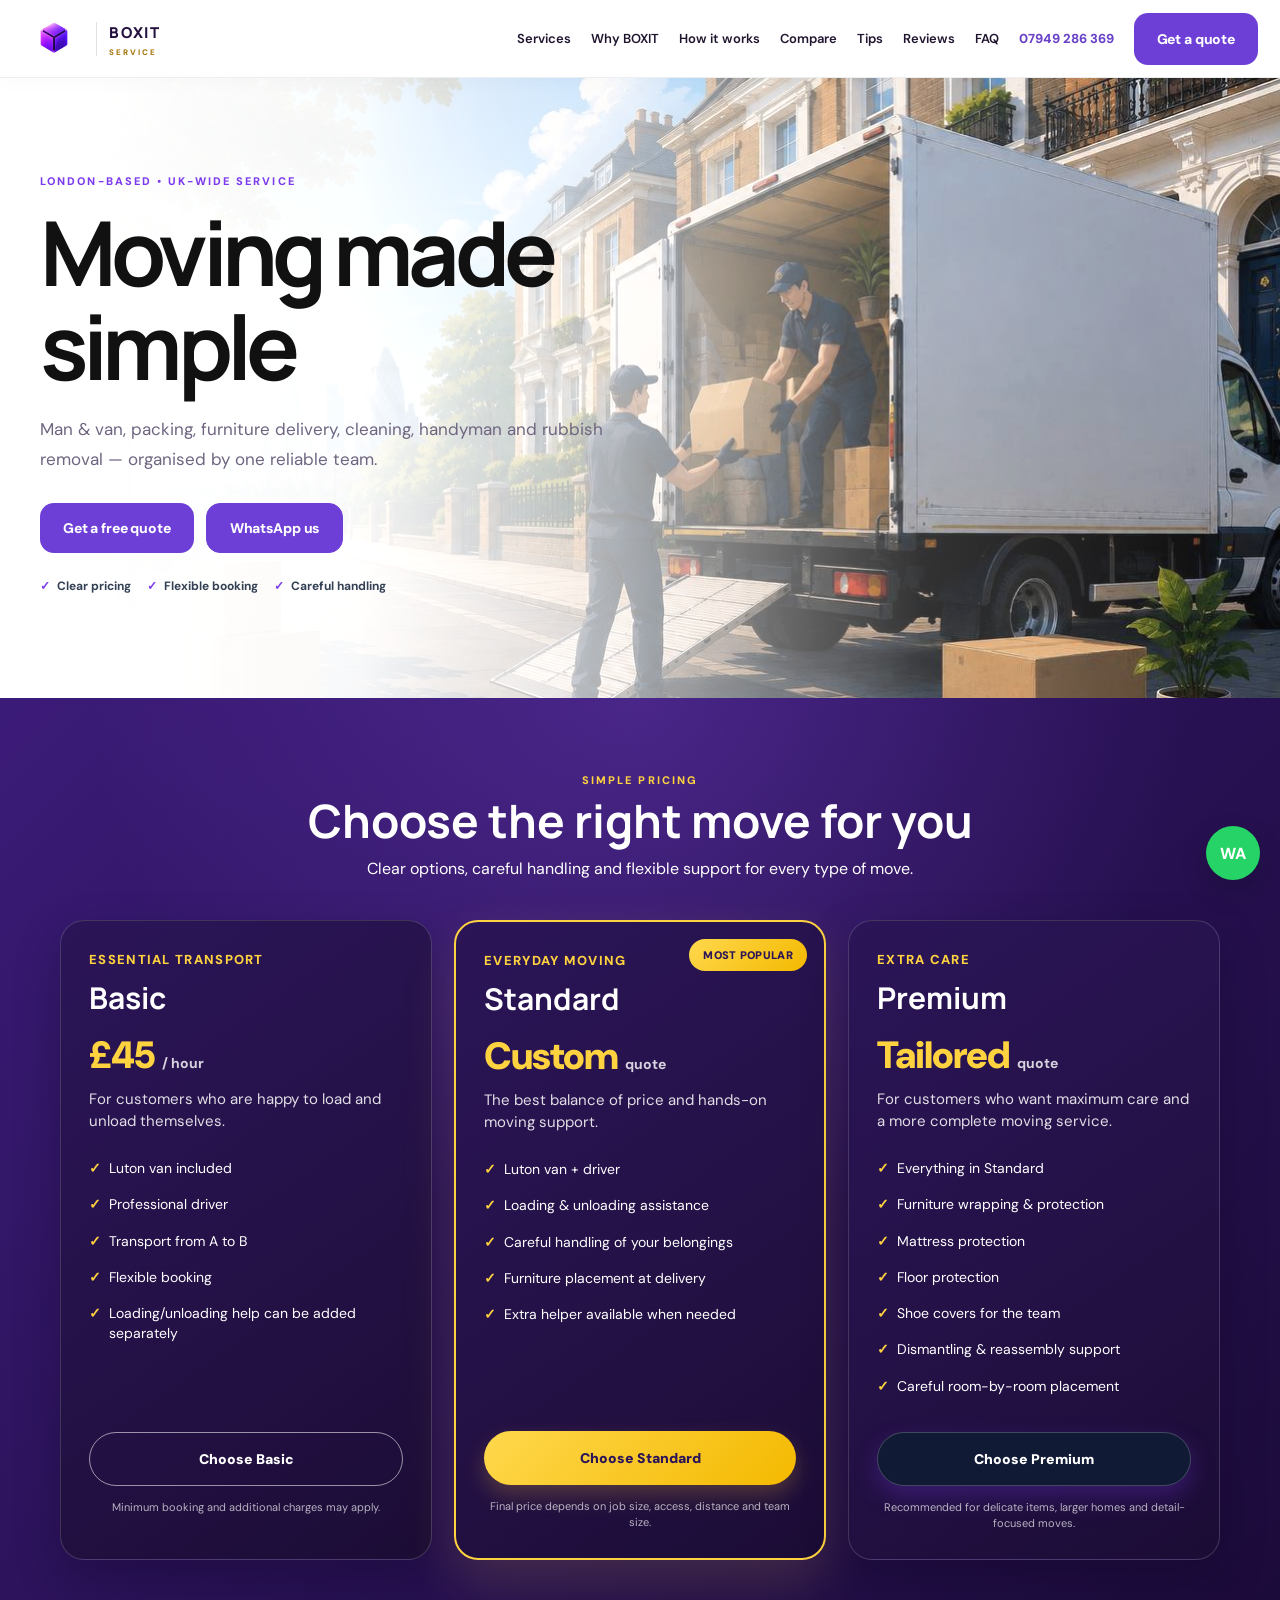
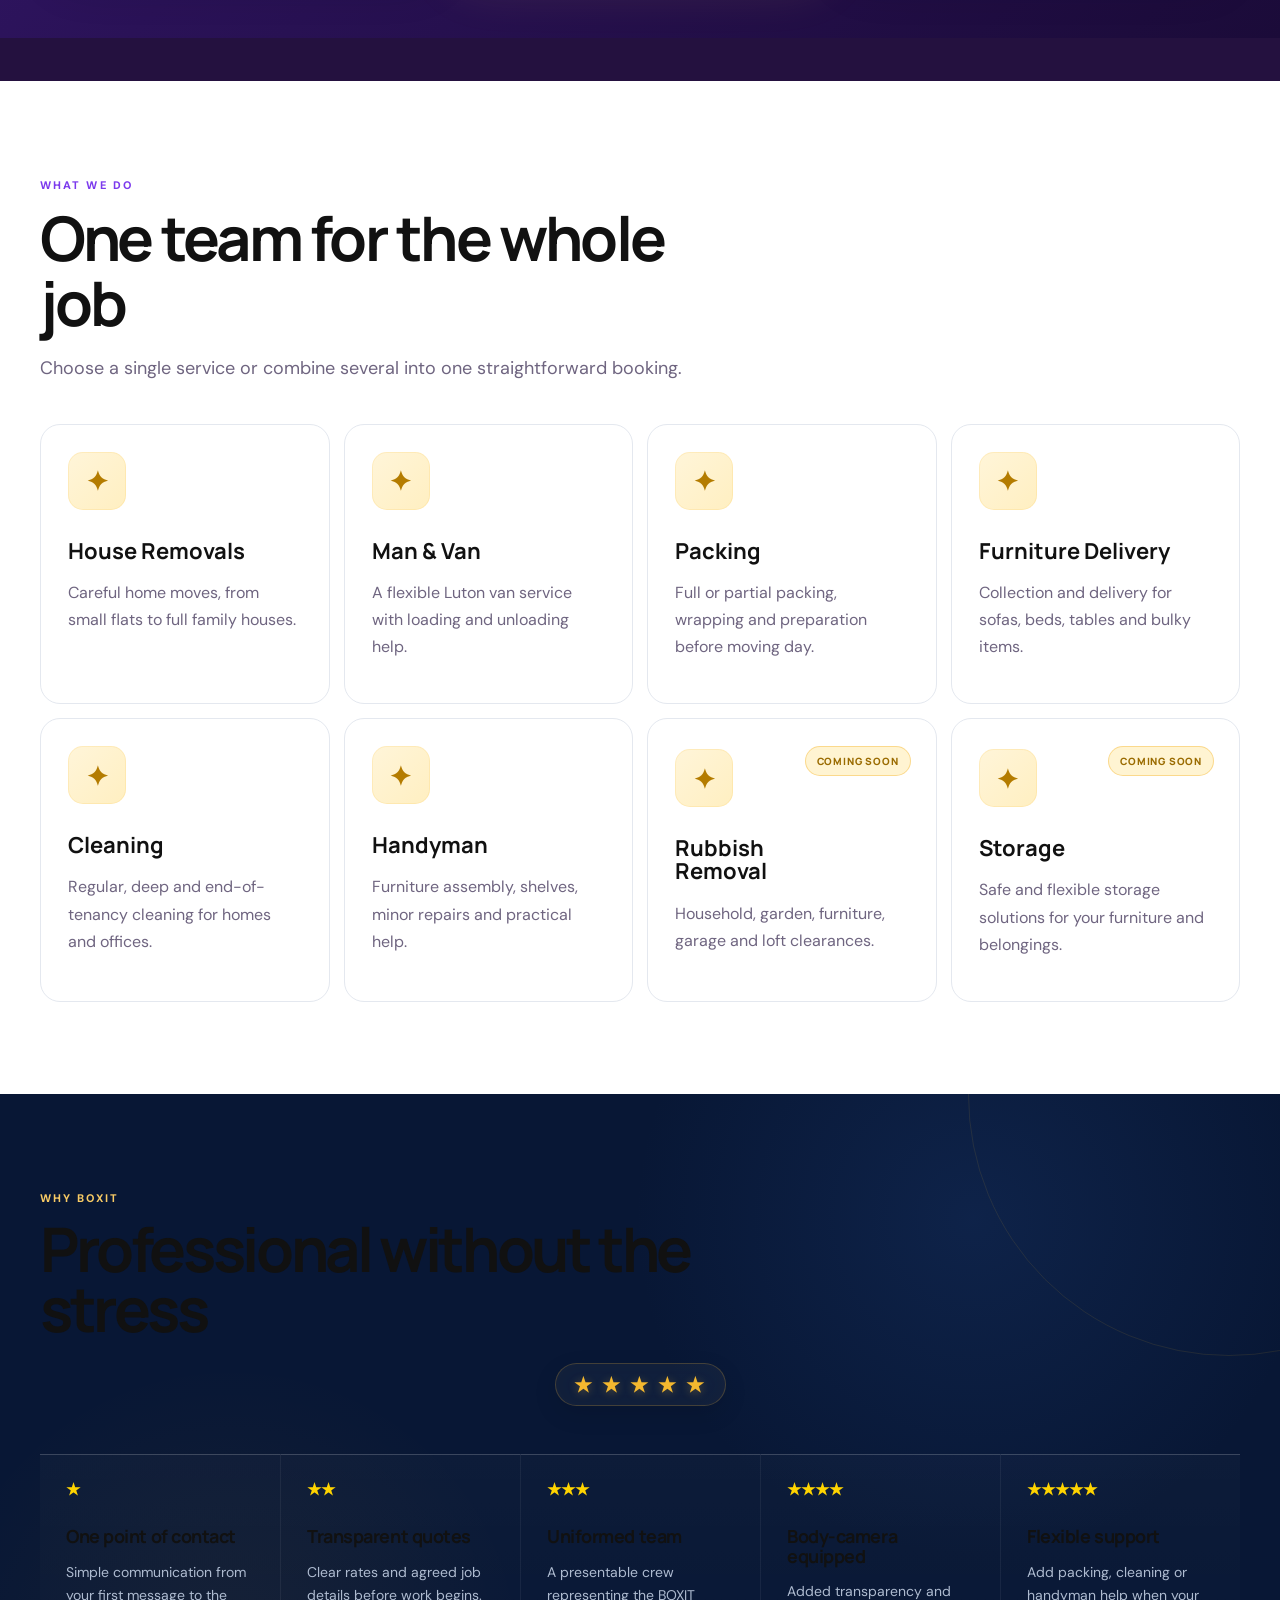
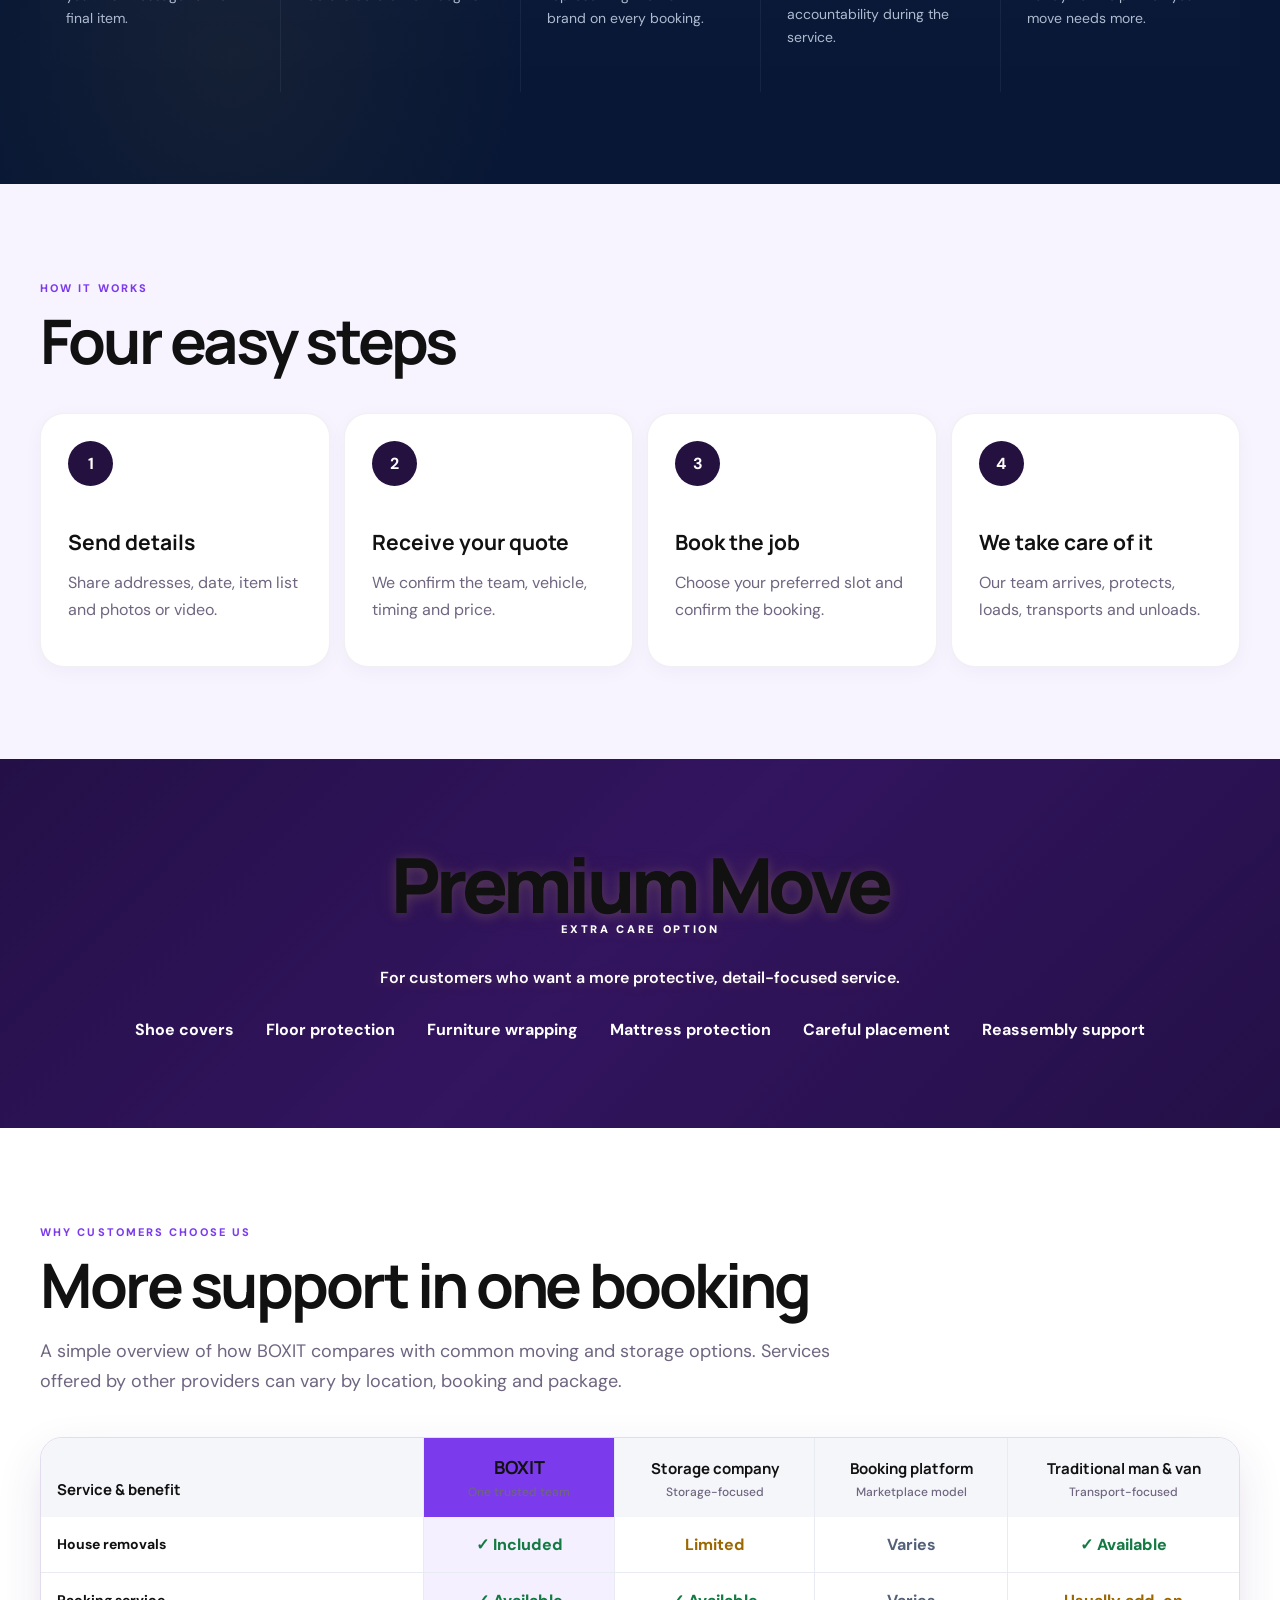
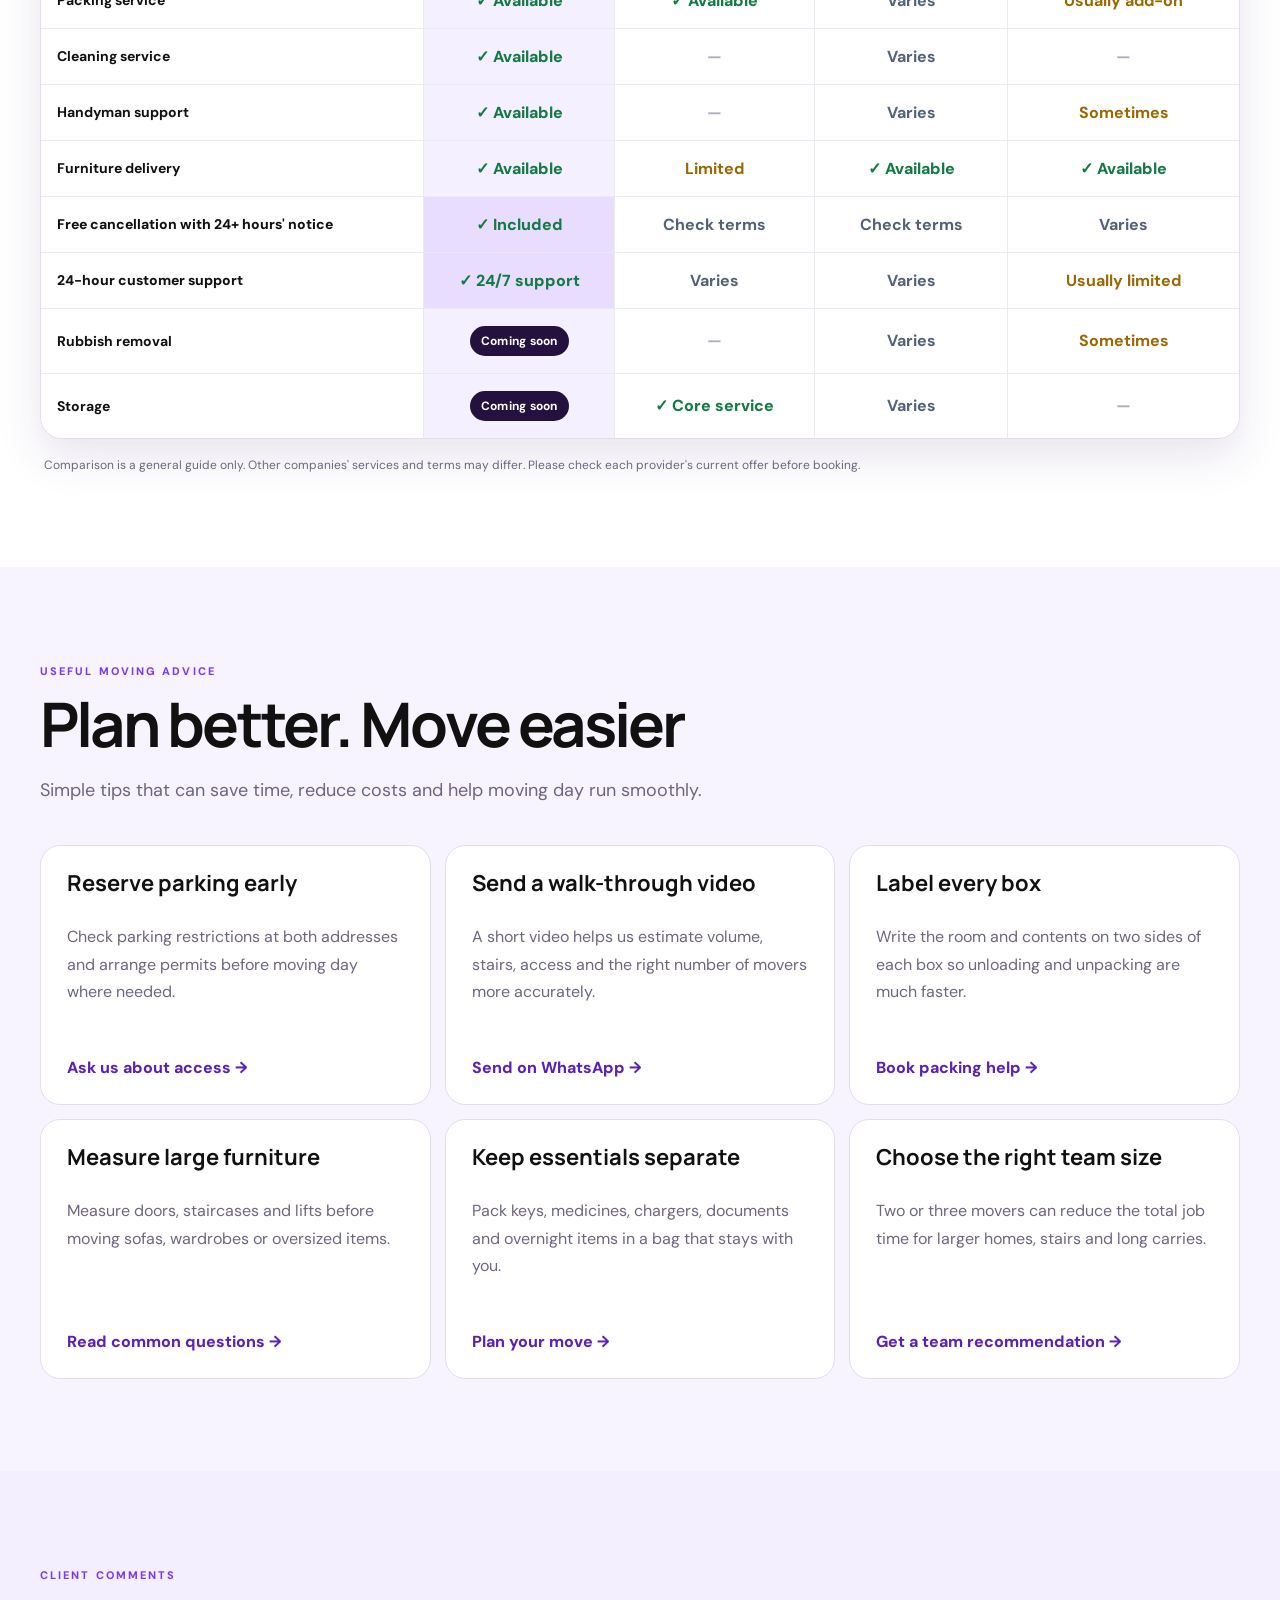
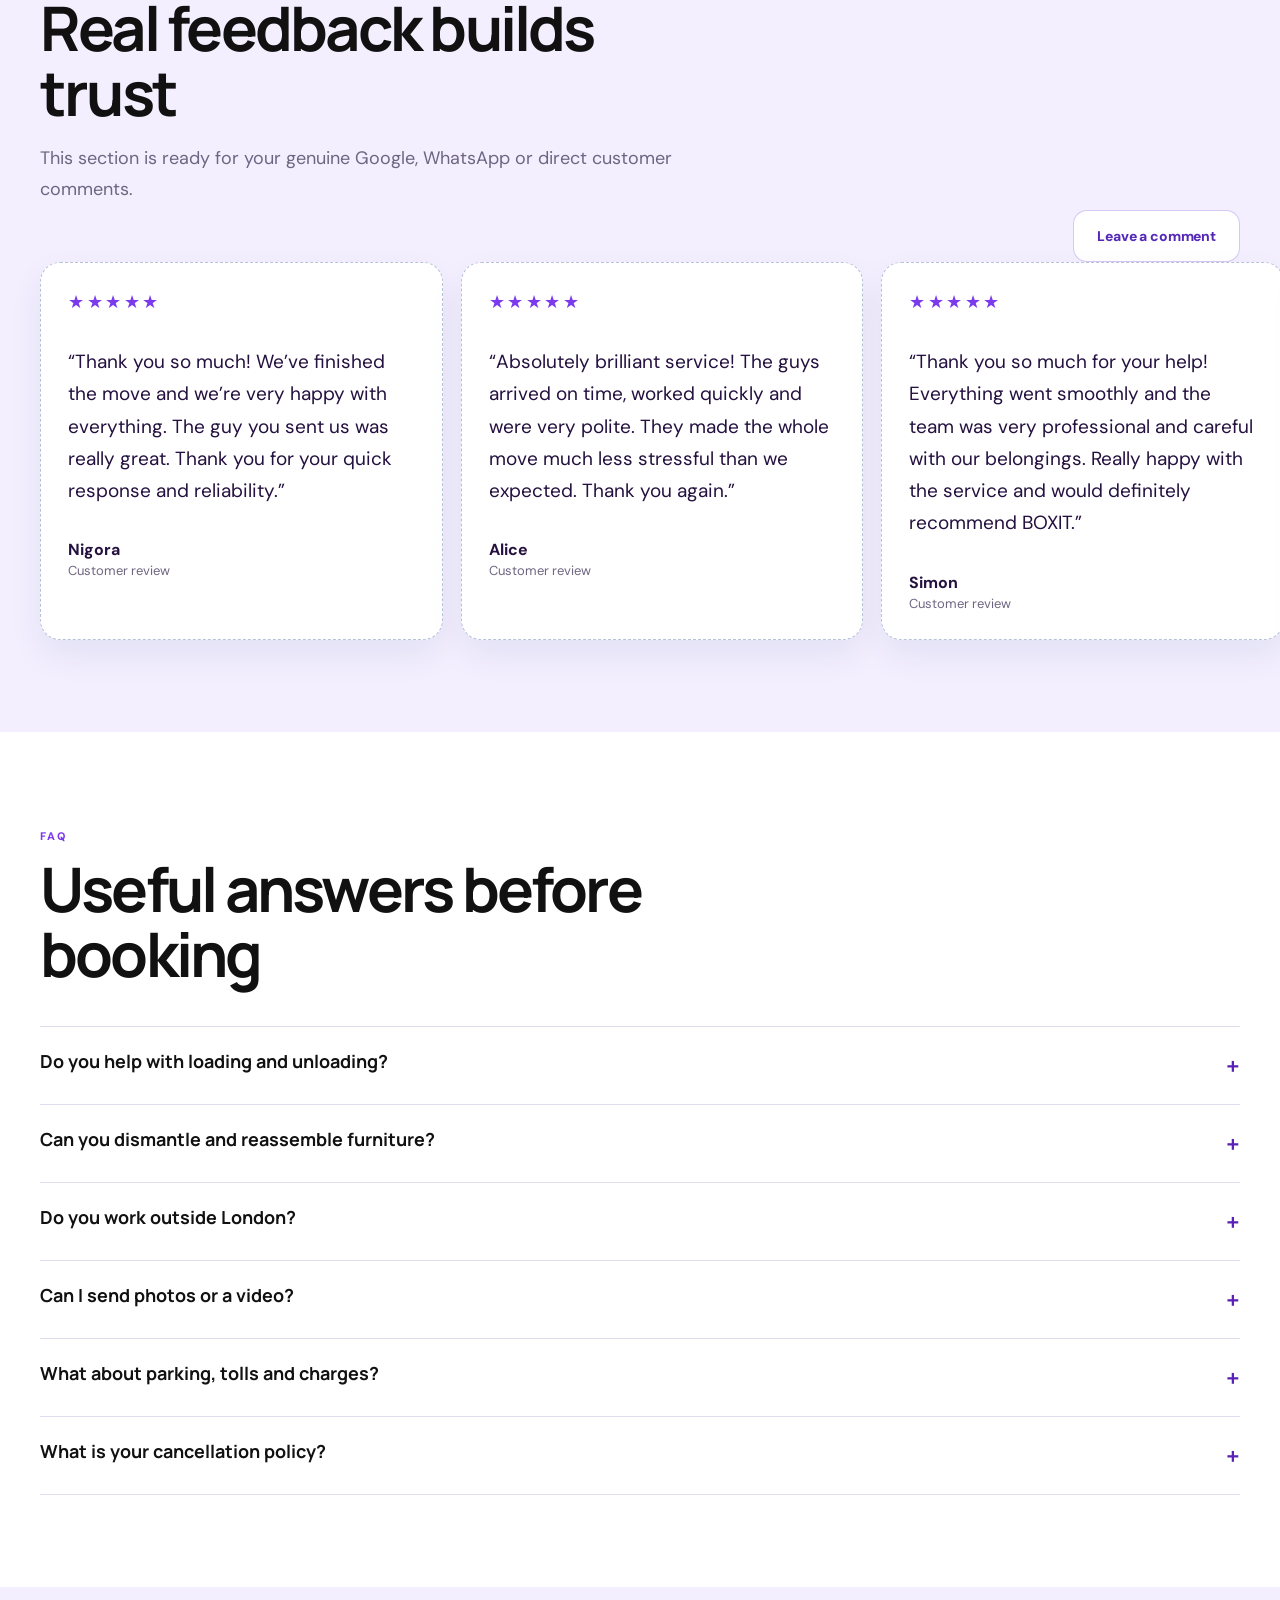
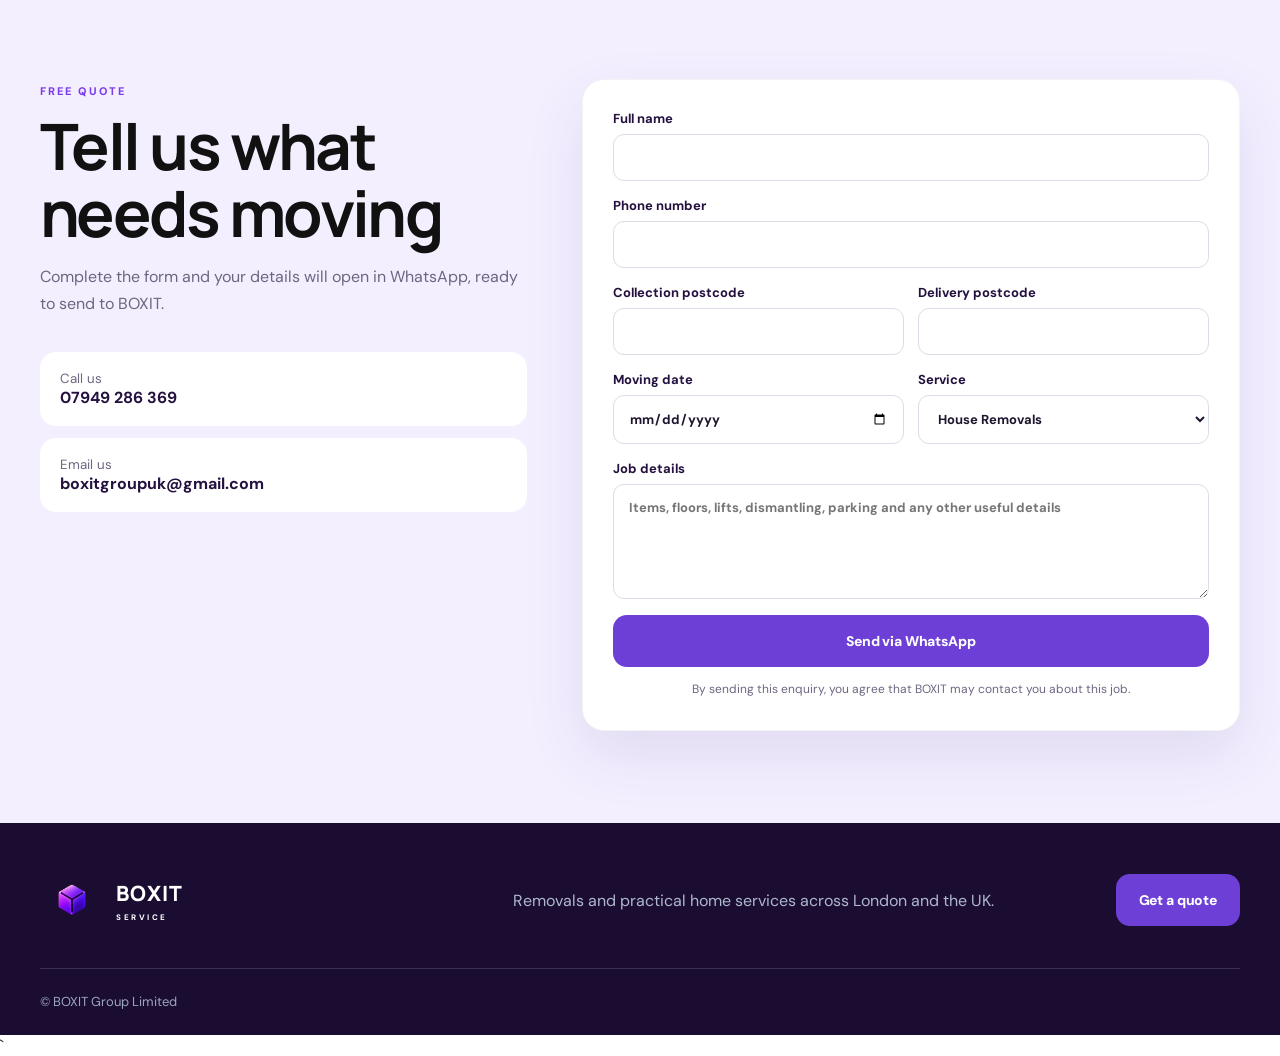
==== commit 3b672c71: "in progress" ====
--- a/beta.html
+++ b/beta.html
@@ -260,6 +260,292 @@
             #offer .offer-ribbon-v2{min-width:150px;font-size:9px;padding:7px 15px 8px;}
         }
     </style>
+    <style>
+        /* =========================================================
+           FINAL HERO IMAGE FIX
+           background.jpg must be in the same folder as this HTML file.
+           This rule intentionally comes last so older hero styles cannot
+           override the image background.
+           ========================================================= */
+        .hero .hero-visual{
+            height:520px !important;
+            min-height:520px !important;
+            width:100% !important;
+            min-width:0 !important;
+            position:relative !important;
+            display:block !important;
+            overflow:hidden !important;
+            border-radius:30px !important;
+            transform:none !important;
+            background-image:
+                    linear-gradient(90deg, rgba(255,255,255,.03), rgba(255,255,255,0) 45%, rgba(43,19,94,.05)),
+                    url("background.jpg") !important;
+            background-size:cover !important;
+            background-position:center center !important;
+            background-repeat:no-repeat !important;
+            background-color:#eee8ff !important;
+            box-shadow:0 28px 65px rgba(31,18,69,.16) !important;
+            isolation:isolate !important;
+        }
+
+        .hero .hero-visual::before,
+        .hero .hero-visual::after{
+            content:none !important;
+            display:none !important;
+        }
+
+        .hero .hero-image-overlay{
+            position:absolute !important;
+            inset:0 !important;
+            z-index:1 !important;
+            pointer-events:none !important;
+            background:linear-gradient(90deg,rgba(255,255,255,.02),transparent 35%,rgba(55,25,120,.03)) !important;
+        }
+
+        @media(max-width:960px){
+            .hero .hero-visual{
+                height:500px !important;
+                min-height:500px !important;
+                width:100% !important;
+            }
+        }
+
+        @media(max-width:600px){
+            .hero .hero-visual{
+                height:360px !important;
+                min-height:360px !important;
+                border-radius:22px !important;
+            }
+        }
+    </style>
+
+    <style id="final-user-overrides">
+        /* =========================================================
+           FINAL USER REQUESTS
+           - Premium CTA buttons are purple
+           - Titles/headings are black in day mode (no gold/purple title accents)
+           - Hero image is clearer and remains responsive on phones
+           - Day/Night toggle stays visible in the header on mobile
+           ========================================================= */
+
+        /* Titles/headings: black in DAY mode */
+        html:not([data-theme="dark"]) h1,
+        html:not([data-theme="dark"]) h2,
+        html:not([data-theme="dark"]) h3,
+        html:not([data-theme="dark"]) h4,
+        html:not([data-theme="dark"]) h5,
+        html:not([data-theme="dark"]) h6,
+        html:not([data-theme="dark"]) .hero h1,
+        html:not([data-theme="dark"]) .hero h1 span,
+        html:not([data-theme="dark"]) .section-heading h2,
+        html:not([data-theme="dark"]) .section-block h2,
+        html:not([data-theme="dark"]) .section-block h3,
+        html:not([data-theme="dark"]) .compare-heading h2,
+        html:not([data-theme="dark"]) .tips-section h2,
+        html:not([data-theme="dark"]) .tips-grid h3,
+        html:not([data-theme="dark"]) .reviews-section h2,
+        html:not([data-theme="dark"]) .review-grid h3,
+        html:not([data-theme="dark"]) .faq-wrap h2,
+        html:not([data-theme="dark"]) .faq-list summary,
+        html:not([data-theme="dark"]) .quote-copy h2,
+        html:not([data-theme="dark"]) .quote-form h3,
+        html:not([data-theme="dark"]) .service-grid h3,
+        html:not([data-theme="dark"]) .steps h3,
+        html:not([data-theme="dark"]) .feature-grid h3,
+        html:not([data-theme="dark"]) .comparison-table th,
+        html:not([data-theme="dark"]) .pricing-heading h2,
+        html:not([data-theme="dark"]) .pricing-card h3,
+        html:not([data-theme="dark"]) .premium h2 {
+            color:#111111 !important;
+        }
+
+        /* Premium buttons — all buttons using the premium/dark pricing class */
+        .pricing-btn-dark,
+        #offer .pricing-btn-dark,
+        .pricing-btn-dark:hover,
+        #offer .pricing-btn-dark:hover {
+            background:#7c3aed !important;
+            background-image:none !important;
+            color:#ffffff !important;
+            border:1px solid #7c3aed !important;
+            box-shadow:0 10px 24px rgba(124,58,237,.28) !important;
+        }
+
+        /* Keep the premium CTA purple in both themes */
+        html[data-theme="dark"] .pricing-btn-dark,
+        html[data-theme="dark"] #offer .pricing-btn-dark {
+            background:#7c3aed !important;
+            color:#ffffff !important;
+            border-color:#7c3aed !important;
+        }
+
+        /* Hero image: clearer rendering + responsive sizing */
+        .hero{
+            background-size:cover !important;
+        }
+
+        .hero::before{
+            content:"";
+            position:absolute;
+            inset:0;
+            z-index:0;
+            pointer-events:none;
+            background:
+                    linear-gradient(90deg,
+                    rgba(255,255,255,.98) 0%,
+                    rgba(255,255,255,.92) 28%,
+                    rgba(255,255,255,.66) 48%,
+                    rgba(255,255,255,.22) 72%,
+                    rgba(255,255,255,.06) 100%),
+                    url("background.jpg") center right / cover no-repeat;
+            filter:contrast(1.08) saturate(.98);
+            transform:scale(1.002);
+        }
+
+        .hero > *{
+            position:relative;
+            z-index:1;
+        }
+
+        /* Hide the old background layer so the clearer pseudo-element is used. */
+        .hero{
+            background-image:none !important;
+        }
+
+        html[data-theme="dark"] .hero::before{
+            background:
+                    linear-gradient(90deg,
+                    rgba(12,10,24,.96) 0%,
+                    rgba(12,10,24,.88) 28%,
+                    rgba(12,10,24,.58) 52%,
+                    rgba(12,10,24,.20) 78%,
+                    rgba(12,10,24,.08) 100%),
+                    url("background.jpg") center right / cover no-repeat;
+            filter:contrast(1.08) saturate(.9);
+        }
+
+        @media(max-width:1000px){
+            .hero::before{
+                background:
+                        linear-gradient(180deg,
+                        rgba(255,255,255,.98) 0%,
+                        rgba(255,255,255,.92) 44%,
+                        rgba(255,255,255,.52) 78%,
+                        rgba(255,255,255,.16) 100%),
+                        url("background.jpg") center center / cover no-repeat;
+            }
+        }
+
+        @media(max-width:600px){
+            .hero::before{
+                background:
+                        linear-gradient(180deg,
+                        rgba(255,255,255,.98) 0%,
+                        rgba(255,255,255,.93) 43%,
+                        rgba(255,255,255,.48) 76%,
+                        rgba(255,255,255,.14) 100%),
+                        url("background.jpg") 62% center / cover no-repeat;
+                filter:contrast(1.1) saturate(.98);
+            }
+        }
+
+        /* Theme button is now a direct child of the header, so it stays visible on phones. */
+        .site-header{
+            position:sticky;
+        }
+
+        .site-header > .theme-toggle{
+            display:inline-flex !important;
+            order:3;
+            margin-left:12px;
+        }
+
+        .site-header > .menu-btn{
+            order:2;
+            margin-left:auto;
+        }
+
+        .site-header > nav{
+            order:4;
+        }
+
+        @media(min-width:961px){
+            .site-header > .menu-btn{
+                display:none !important;
+            }
+            .site-header > .theme-toggle{
+                display:none !important;
+            }
+        }
+
+        @media(max-width:960px){
+            .site-header{
+                padding-left:16px;
+                padding-right:16px;
+            }
+
+            .site-header > .theme-toggle{
+                width:42px;
+                height:42px;
+                margin-left:10px;
+            }
+
+            .site-header > .menu-btn{
+                margin-left:auto;
+            }
+        }
+
+        @media(max-width:600px){
+            .site-header{
+                height:72px;
+                min-height:72px;
+            }
+
+            .site-header > .theme-toggle{
+                width:40px;
+                height:40px;
+                margin-left:8px;
+            }
+
+            .theme-icon{
+                font-size:18px;
+            }
+
+            .header-logo{
+                width:118px !important;
+                height:48px !important;
+            }
+        }
+
+        @media(max-width:380px){
+            .site-header > .theme-toggle{
+                width:38px;
+                height:38px;
+            }
+            .header-logo{
+                width:108px !important;
+            }
+        }
+    </style>
+
+
+    <style id="boxit-final-fixes">
+        /* Final fixed version: day/night mode removed */
+        .pricing-btn-gold,
+        .pricing-btn-dark,
+        .pricing-btn-outline,
+        .pricing-btn { background:#7c3aed !important; color:#fff !important; border-color:#7c3aed !important; }
+        .pricing-btn:hover, .pricing-btn-gold:hover, .pricing-btn-dark:hover, .pricing-btn-outline:hover { background:#6d28d9 !important; color:#fff !important; border-color:#6d28d9 !important; }
+        body h1, body h2, body h3, body h4, body h5, body h6,
+        .hero h1, .section-heading h2, .section-block h2, .section-block h3,
+        .compare-heading h2, .tips-section h2, .tips-grid h3, .reviews-section h2,
+        .review-grid h3, .faq-wrap h2, .faq-list summary, .quote-copy h2,
+        .quote-form h3, .service-grid h3, .steps h3, .feature-grid h3,
+        .comparison-table th, .pricing-heading h2, .pricing-card h3, .premium h2 { color:#000 !important; }
+        @media (max-width:600px){
+            .hero-visual img, .hero-visual svg { max-width:100%; height:auto; }
+        }
+    </style>
 </head>
 <style>
     :root{
@@ -517,6 +803,49 @@
         margin-right:7px;
     }
 
+
+    /* =========================================================
+       HERO RIGHT-SIDE BACKGROUND IMAGE
+       Put background.jpg next to this HTML file.
+       ========================================================= */
+    .hero-visual{
+        height:520px;
+        min-width:0;
+        position:relative;
+        overflow:hidden;
+        border-radius:30px;
+        background-image:
+                linear-gradient(90deg,rgba(255,255,255,.02) 0%,rgba(255,255,255,.04) 100%),
+                url("background.jpg");
+        background-size:cover;
+        background-position:center;
+        background-repeat:no-repeat;
+        box-shadow:0 28px 65px rgba(31,18,69,.16);
+        isolation:isolate;
+    }
+
+    .hero-visual:before,
+    .hero-visual:after{
+        display:none !important;
+    }
+
+    .hero-image-overlay{
+        position:absolute;
+        inset:0;
+        pointer-events:none;
+        background:linear-gradient(90deg,rgba(255,255,255,.02),transparent 30%,rgba(55,25,120,.04));
+        z-index:1;
+    }
+
+    /* Old illustration/photo elements are not needed for the new hero image. */
+    .hero-visual img,
+    .hero-visual .sun,
+    .hero-visual .road,
+    .hero-visual .house,
+    .hero-visual .van,
+    .hero-visual .box-stack{
+        display:none !important;
+    }
 
     /* =========================================================
      HERO ROUND PHOTO
@@ -5765,6 +6094,459 @@
         color: #8b5cf6 !important;
     }
 
+
+    /* =========================================================
+       PRICING CARDS — OFFERS BELOW HERO
+       ========================================================= */
+    .pricing-section{
+        background:#f5f7fb;
+        color:#071d36;
+        padding-top:70px;
+        padding-bottom:78px;
+    }
+    .pricing-inner{
+        width:min(1200px, calc(100% - 40px));
+        margin:0 auto;
+    }
+    .pricing-heading{
+        text-align:center;
+        max-width:720px;
+        margin:0 auto 38px;
+    }
+    .pricing-heading h2{
+        margin:8px 0 10px;
+        font-size:clamp(30px,4vw,46px);
+        line-height:1.05;
+        color:#071d36;
+    }
+    .pricing-heading p{
+        margin:0;
+        color:#66758a;
+        font-size:16px;
+    }
+    .pricing-grid{
+        display:grid;
+        grid-template-columns:repeat(3,1fr);
+        gap:22px;
+        align-items:stretch;
+    }
+    .pricing-card{
+        position:relative;
+        display:flex;
+        flex-direction:column;
+        min-height:600px;
+        padding:30px 28px 25px;
+        border:1px solid #dbe2ec;
+        border-radius:24px;
+        background:#fff;
+        box-shadow:0 15px 38px rgba(18,32,52,.08);
+        transition:
+                background-color .45s ease,
+                border-color .45s ease,
+                color .45s ease,
+                box-shadow .45s ease,
+                transform .3s ease;
+    }
+    .pricing-card:hover{
+        transform:translateY(-4px);
+        box-shadow:0 20px 48px rgba(18,32,52,.13);
+    }
+    .pricing-card-popular{
+        border:2px solid #f5b51b;
+        box-shadow:0 18px 45px rgba(245,181,27,.14);
+    }
+    .pricing-kicker{
+        color:#8290a3;
+        font-size:13px;
+        font-weight:800;
+        letter-spacing:1.3px;
+        margin-bottom:14px;
+    }
+    .pricing-card h3{
+        margin:0 0 22px;
+        font-size:30px;
+        color:#071d36;
+    }
+    .pricing-price{
+        margin-bottom:14px;
+        font-size:38px;
+        line-height:1;
+        font-weight:900;
+        letter-spacing:-1px;
+        color:#071d36;
+    }
+    .pricing-card-popular .pricing-price{
+        color:#071d36;
+    }
+    .pricing-price small{
+        font-size:14px;
+        font-weight:700;
+        letter-spacing:0;
+        color:#66758a;
+    }
+    .pricing-card > p{
+        min-height:54px;
+        margin:0 0 16px;
+        color:#53677f;
+        font-size:15px;
+        line-height:1.5;
+    }
+    .pricing-card ul{
+        list-style:none;
+        padding:0;
+        margin:0;
+        flex:1;
+    }
+    .pricing-card li{
+        position:relative;
+        padding:0 0 11px 20px;
+        margin-bottom:5px;
+        color:#18304b;
+        font-size:14px;
+        line-height:1.45;
+    }
+    .pricing-card li::before{
+        content:"✓";
+        position:absolute;
+        left:0;
+        top:0;
+        color:#16a66a;
+        font-weight:900;
+    }
+    .popular-badge{
+        position:absolute;
+        top:17px;
+        right:17px;
+        padding:9px 14px;
+        border-radius:999px;
+        background:#f5b51b;
+        color:#071d36;
+        font-size:11px;
+        font-weight:900;
+        letter-spacing:.3px;
+    }
+    .pricing-btn{
+        display:flex;
+        align-items:center;
+        justify-content:center;
+        width:100%;
+        min-height:54px;
+        margin-top:20px;
+        border-radius:999px;
+        text-decoration:none;
+        font-size:14px;
+        font-weight:900;
+        transition:transform .25s ease, box-shadow .25s ease, background-color .4s ease, color .4s ease;
+    }
+    .pricing-btn:hover{
+        transform:translateY(-2px);
+    }
+    .pricing-btn-outline{
+        border:1px solid #d2dce8;
+        background:#fff;
+        color:#071d36;
+    }
+    .pricing-btn-gold{
+        background:#f7b83d;
+        color:#071d36;
+        box-shadow:0 10px 22px rgba(247,184,61,.24);
+    }
+    .pricing-btn-dark{
+        background:#071d36;
+        color:#fff;
+    }
+    .pricing-note{
+        margin-top:14px;
+        min-height:34px;
+        text-align:center;
+        color:#718096;
+        font-size:11px;
+        line-height:1.45;
+    }
+
+    /* Dark mode */
+    html[data-theme="dark"] .pricing-section{
+        background:#0d0b1d;
+        color:#fff;
+    }
+    html[data-theme="dark"] .pricing-heading h2{
+        color:#fff;
+    }
+    html[data-theme="dark"] .pricing-heading p{
+        color:#aaa5bb;
+    }
+    html[data-theme="dark"] .pricing-card{
+        background:#151326;
+        border-color:#302b48;
+        color:#fff;
+        box-shadow:0 16px 40px rgba(0,0,0,.22);
+    }
+    html[data-theme="dark"] .pricing-card-popular{
+        border-color:#f5b51b;
+    }
+    html[data-theme="dark"] .pricing-card h3,
+    html[data-theme="dark"] .pricing-price{
+        color:#fff;
+    }
+    html[data-theme="dark"] .pricing-price small{
+        color:#aaa5bb;
+    }
+    html[data-theme="dark"] .pricing-card > p{
+        color:#b9b4ca;
+    }
+    html[data-theme="dark"] .pricing-card li{
+        color:#eeeaff;
+    }
+    html[data-theme="dark"] .pricing-btn-outline{
+        background:#151326;
+        border-color:#554d72;
+        color:#fff;
+    }
+    html[data-theme="dark"] .pricing-btn-dark{
+        background:#fff;
+        color:#17102f;
+    }
+    html[data-theme="dark"] .pricing-note{
+        color:#918ba5;
+    }
+    html[data-theme="dark"] .pricing-kicker{
+        color:#aaa0c8;
+    }
+
+    /* Tablet */
+    @media (max-width: 950px){
+        .pricing-grid{
+            grid-template-columns:1fr;
+            max-width:650px;
+            margin:0 auto;
+        }
+        .pricing-card{
+            min-height:0;
+        }
+    }
+
+    /* Phone */
+    @media (max-width: 600px){
+        .pricing-section{
+            padding-top:48px;
+            padding-bottom:55px;
+        }
+        .pricing-inner{
+            width:min(100% - 28px, 520px);
+        }
+        .pricing-heading{
+            margin-bottom:26px;
+        }
+        .pricing-heading h2{
+            font-size:31px;
+        }
+        .pricing-grid{
+            gap:16px;
+        }
+        .pricing-card{
+            padding:25px 21px 22px;
+            border-radius:20px;
+        }
+        .pricing-card h3{
+            font-size:27px;
+        }
+        .pricing-price{
+            font-size:34px;
+        }
+        .popular-badge{
+            top:14px;
+            right:14px;
+            font-size:10px;
+            padding:8px 11px;
+        }
+    }
+
+
+
+    /* =========================================================
+       PRICING CARDS — PURPLE / HIGH-CONTRAST FIX
+       ========================================================= */
+    #offer.pricing-section {
+        background: linear-gradient(135deg, #3b1b78 0%, #2a1257 48%, #1b0b39 100%) !important;
+        color: #ffffff !important;
+        position: relative;
+        overflow: hidden;
+    }
+
+    #offer.pricing-section::before {
+        content: "";
+        position: absolute;
+        inset: 0;
+        background: radial-gradient(circle at 50% 0%, rgba(151,91,255,.24), transparent 48%);
+        pointer-events: none;
+    }
+
+    #offer .pricing-inner {
+        position: relative;
+        z-index: 1;
+    }
+
+    #offer .pricing-heading h2,
+    #offer .pricing-heading p,
+    #offer .pricing-heading .eyebrow {
+        color: #ffffff !important;
+    }
+
+    #offer .pricing-heading .eyebrow {
+        color: #ffd33f !important;
+    }
+
+    #offer .pricing-grid {
+        align-items: stretch;
+    }
+
+    #offer .pricing-card {
+        position: relative;
+        background: linear-gradient(145deg, #2b1558 0%, #241146 55%, #1b0c35 100%) !important;
+        border: 1px solid rgba(255,255,255,.16) !important;
+        color: #ffffff !important;
+        box-shadow: 0 18px 45px rgba(12,5,30,.28) !important;
+    }
+
+    #offer .pricing-card:hover {
+        border-color: rgba(255,211,63,.75) !important;
+        transform: translateY(-5px);
+        box-shadow: 0 24px 55px rgba(12,5,30,.38) !important;
+    }
+
+    #offer .pricing-card-popular {
+        border: 2px solid #ffd33f !important;
+        box-shadow: 0 22px 55px rgba(255,211,63,.14) !important;
+    }
+
+    #offer .pricing-kicker,
+    #offer .pricing-card h3,
+    #offer .pricing-price,
+    #offer .pricing-price small,
+    #offer .pricing-card p,
+    #offer .pricing-card li,
+    #offer .pricing-note {
+        color: #ffffff !important;
+    }
+
+    #offer .pricing-kicker {
+        color: #ffd33f !important;
+    }
+
+    #offer .pricing-card h3 {
+        color: #ffffff !important;
+    }
+
+    #offer .pricing-price {
+        color: #ffd33f !important;
+    }
+
+    #offer .pricing-price small {
+        color: rgba(255,255,255,.82) !important;
+    }
+
+    #offer .pricing-card p {
+        color: rgba(255,255,255,.86) !important;
+    }
+
+    #offer .pricing-card li::before {
+        color: #ffd33f !important;
+    }
+
+    #offer .pricing-note {
+        color: rgba(255,255,255,.68) !important;
+    }
+
+    #offer .popular-badge {
+        background: linear-gradient(135deg,#ffd84d,#f4b900) !important;
+        color: #2b1558 !important;
+        border-color: #ffd33f !important;
+    }
+
+    #offer .pricing-btn-outline {
+        color: #ffffff !important;
+        background: transparent !important;
+        border: 1px solid rgba(255,255,255,.55) !important;
+    }
+
+    #offer .pricing-btn-outline:hover {
+        color: #2b1558 !important;
+        background: #ffd33f !important;
+        border-color: #ffd33f !important;
+    }
+
+    #offer .pricing-btn-gold {
+        color: #2b1558 !important;
+        background: linear-gradient(135deg,#ffd84d,#f4b900) !important;
+        border-color: #ffd33f !important;
+    }
+
+    #offer .pricing-btn-dark {
+        color: #ffffff !important;
+        background: #111a35 !important;
+        border-color: rgba(255,255,255,.2) !important;
+    }
+
+    @media (max-width: 700px) {
+        #offer .pricing-grid {
+            grid-template-columns: 1fr !important;
+        }
+        #offer .pricing-card {
+            min-height: auto !important;
+        }
+    }
+
+    /* =========================================================
+       FINAL HERO IMAGE OVERRIDES
+       ========================================================= */
+    .hero{
+        grid-template-columns:minmax(0,1fr) minmax(420px,.95fr);
+        gap:56px;
+    }
+
+    .hero-copy{
+        position:relative;
+        z-index:3;
+    }
+
+    .hero-visual{
+        width:100%;
+        height:520px;
+        min-height:520px;
+        margin:0;
+        transform:none;
+        align-self:center;
+        justify-self:stretch;
+    }
+
+    html[data-theme="dark"] .hero-visual{
+        box-shadow:0 28px 70px rgba(0,0,0,.38);
+        background-image:
+                linear-gradient(90deg,rgba(11,9,27,.12),rgba(11,9,27,.08)),
+                url("background.jpg");
+    }
+
+    @media(max-width:1000px){
+        .hero{
+            grid-template-columns:1fr;
+            gap:34px;
+        }
+        .hero-visual{
+            width:100%;
+            height:430px;
+            min-height:430px;
+        }
+    }
+
+    @media(max-width:600px){
+        .hero-visual{
+            height:320px;
+            min-height:320px;
+            border-radius:22px;
+            margin-top:8px;
+            background-position:center;
+        }
+    }
 </style>
 <body>
 <header class="site-header">
@@ -5785,10 +6567,7 @@
         <a href="#reviews">Reviews</a>
         <a href="#faq">FAQ</a>
         <a class="nav-phone" href="tel:+447949286369">07949 286 369</a>
-        <button class="theme-toggle" id="themeToggle" type="button" aria-label="Switch to night mode" aria-pressed="false">
-            <span class="theme-icon theme-sun" aria-hidden="true">☀</span>
-            <span class="theme-icon theme-moon" aria-hidden="true">☾</span>
-        </button>
+
         <a class="btn btn-small" href="#quote">Get a quote</a>
     </nav>
 </header>
@@ -5807,40 +6586,77 @@
                 <span>Clear pricing</span><span>Flexible booking</span><span>Careful handling</span>
             </div>
         </div>
-        <section id="offer" class="offer-section section-pad" aria-label="Special offer">
-            <div class="offer-card offer-card-v2">
-                <div class="offer-ribbon-v2"><span>☆</span> SPECIAL OFFER</div>
-
-                <div class="offer-price-panel">
-                    <div class="offer-price-v2">£45</div>
-                    <div class="offer-per-v2">Per hour</div>
-                    <div class="offer-van-art" aria-hidden="true">
-                        <div class="van-body"></div>
-                        <div class="van-window"></div>
-                        <div class="van-wheel van-wheel-1"></div>
-                        <div class="van-wheel van-wheel-2"></div>
-                        <div class="city-line city-1"></div>
-                        <div class="city-line city-2"></div>
-                        <div class="city-line city-3"></div>
-                    </div>
-                </div>
-
-                <div class="offer-details-panel">
-                    <ul class="offer-features-v2">
-                        <li><span class="offer-icon-v2">▣</span><span>Van + driver included</span></li>
-                        <li><span class="offer-icon-v2">▣</span><span>Transport-only service</span></li>
-                        <li><span class="offer-icon-v2">▣</span><span>Loading &amp; unloading<br>assistance available<br>separately</span></li>
+
+        <!-- Right-side moving background image. Keep background.jpg in the same folder as this HTML file. -->
+        <div class="hero-visual" aria-label="BOXIT moving service in London">
+            <div class="hero-image-overlay"></div>
+        </div>
+    </section>
+
+    <section id="offer" class="pricing-section section-pad" aria-label="BOXIT moving packages">
+        <div class="pricing-inner">
+            <div class="pricing-heading">
+                <span class="eyebrow">Simple pricing</span>
+                <h2>Choose the right move for you</h2>
+                <p>Clear options, careful handling and flexible support for every type of move.</p>
+            </div>
+
+            <div class="pricing-grid">
+                <article class="pricing-card">
+                    <div class="pricing-kicker">ESSENTIAL TRANSPORT</div>
+                    <h3>Basic</h3>
+                    <div class="pricing-price">£45 <small>/ hour</small></div>
+                    <p>For customers who are happy to load and unload themselves.</p>
+                    <ul>
+                        <li>Luton van included</li>
+                        <li>Professional driver</li>
+                        <li>Transport from A to B</li>
+                        <li>Flexible booking</li>
+                        <li>Loading/unloading help can be added separately</li>
                     </ul>
-                    <a class="offer-cta-v2" href="#quote">Get Your Quote Now <span>→</span></a>
-                </div>
+                    <a class="pricing-btn pricing-btn-outline" href="#quote">Choose Basic</a>
+                    <div class="pricing-note">Minimum booking and additional charges may apply.</div>
+                </article>
+
+                <article class="pricing-card pricing-card-popular">
+                    <div class="popular-badge">MOST POPULAR</div>
+                    <div class="pricing-kicker">EVERYDAY MOVING</div>
+                    <h3>Standard</h3>
+                    <div class="pricing-price">Custom <small>quote</small></div>
+                    <p>The best balance of price and hands-on moving support.</p>
+                    <ul>
+                        <li>Luton van + driver</li>
+                        <li>Loading &amp; unloading assistance</li>
+                        <li>Careful handling of your belongings</li>
+                        <li>Furniture placement at delivery</li>
+                        <li>Extra helper available when needed</li>
+                    </ul>
+                    <a class="pricing-btn pricing-btn-gold" href="#quote">Choose Standard</a>
+                    <div class="pricing-note">Final price depends on job size, access, distance and team size.</div>
+                </article>
+
+                <article class="pricing-card">
+                    <div class="pricing-kicker">EXTRA CARE</div>
+                    <h3>Premium</h3>
+                    <div class="pricing-price">Tailored <small>quote</small></div>
+                    <p>For customers who want maximum care and a more complete moving service.</p>
+                    <ul>
+                        <li>Everything in Standard</li>
+                        <li>Furniture wrapping &amp; protection</li>
+                        <li>Mattress protection</li>
+                        <li>Floor protection</li>
+                        <li>Shoe covers for the team</li>
+                        <li>Dismantling &amp; reassembly support</li>
+                        <li>Careful room-by-room placement</li>
+                    </ul>
+                    <a class="pricing-btn pricing-btn-dark" href="#quote">Choose Premium</a>
+                    <div class="pricing-note">Recommended for delicate items, larger homes and detail-focused moves.</div>
+                </article>
             </div>
-        </section>
-
+        </div>
     </section>
-
-
-    <section class="ticker" aria-label="BOXIT services">
-        <div>REMOVALS • MAN & VAN • PACKING • CLEANING • HANDYMAN • FURNITURE DELIVERY • RUBBISH REMOVAL •</div>
+    <section class="ticker aria-label="BOXIT services">
+    <div>REMOVALS • MAN & VAN • PACKING • CLEANING • HANDYMAN • FURNITURE DELIVERY • RUBBISH REMOVAL •</div>
     </section>
 
     <section id="services" class="section-pad section-block">
@@ -6082,26 +6898,6 @@
 
 
     // Day/Night mode — day mode is the default.
-    const themeToggle = document.getElementById('themeToggle');
-    const savedTheme = localStorage.getItem('boxit-theme');
-    const initialTheme = savedTheme === 'dark' ? 'dark' : 'light';
-    document.documentElement.setAttribute('data-theme', initialTheme);
-
-    function updateThemeButton(theme){
-        const isDark = theme === 'dark';
-        themeToggle.setAttribute('aria-pressed', String(isDark));
-        themeToggle.setAttribute('aria-label', isDark ? 'Switch to day mode' : 'Switch to night mode');
-        themeToggle.title = isDark ? 'Day mode' : 'Night mode';
-    }
-
-    if (themeToggle) {
-        updateThemeButton(initialTheme);
-        themeToggle.addEventListener('click', () => {
-            const nextTheme = document.documentElement.getAttribute('data-theme') === 'dark' ? 'light' : 'dark';
-            document.documentElement.setAttribute('data-theme', nextTheme);
-            localStorage.setItem('boxit-theme', nextTheme);
-            updateThemeButton(nextTheme);
-        });
     }
 
     document.getElementById('year').textContent = new Date().getFullYear();
@@ -6126,4 +6922,80 @@
 
 </script>
 </body>
-</html>+</html>
+`
+<style>
+    /* =========================================================
+       FINAL FIX — MOVING IMAGE AS FULL HERO BACKGROUND
+       background.jpg must be in the same folder as this HTML file.
+       ========================================================= */
+    .hero{
+        position:relative !important;
+        isolation:isolate !important;
+        min-height:620px !important;
+        display:grid !important;
+        grid-template-columns:minmax(0,1fr) minmax(420px,.95fr) !important;
+        align-items:center !important;
+        overflow:hidden !important;
+        background-color:#f8f6ff !important;
+        background-image:
+                linear-gradient(90deg,
+                rgba(255,255,255,1) 0%,
+                rgba(255,255,255,.98) 28%,
+                rgba(255,255,255,.86) 46%,
+                rgba(255,255,255,.38) 67%,
+                rgba(255,255,255,.08) 100%),
+                url("background.jpg") !important;
+        background-size:cover !important;
+        background-position:center right !important;
+        background-repeat:no-repeat !important;
+    }
+
+    .hero-copy{
+        position:relative !important;
+        z-index:5 !important;
+    }
+
+    /* Remove the old separate image box completely. */
+    .hero .hero-visual{
+        display:none !important;
+    }
+
+    /* Keep the text highly readable over the photo. */
+    .hero-copy h1,
+    .hero-copy p,
+    .hero-copy .trust-row,
+    .hero-copy .eyebrow{
+        position:relative !important;
+        z-index:6 !important;
+    }
+
+    @media(max-width:1000px){
+        .hero{
+            min-height:600px !important;
+            grid-template-columns:1fr !important;
+            background-position:center center !important;
+            background-image:
+                    linear-gradient(180deg,
+                    rgba(255,255,255,.97) 0%,
+                    rgba(255,255,255,.91) 42%,
+                    rgba(255,255,255,.48) 75%,
+                    rgba(255,255,255,.18) 100%),
+                    url("background.jpg") !important;
+        }
+    }
+
+    @media(max-width:600px){
+        .hero{
+            min-height:650px !important;
+            background-position:62% center !important;
+            background-image:
+                    linear-gradient(180deg,
+                    rgba(255,255,255,.98) 0%,
+                    rgba(255,255,255,.94) 48%,
+                    rgba(255,255,255,.50) 82%,
+                    rgba(255,255,255,.20) 100%),
+                    url("background.jpg") !important;
+        }
+    }
+</style>
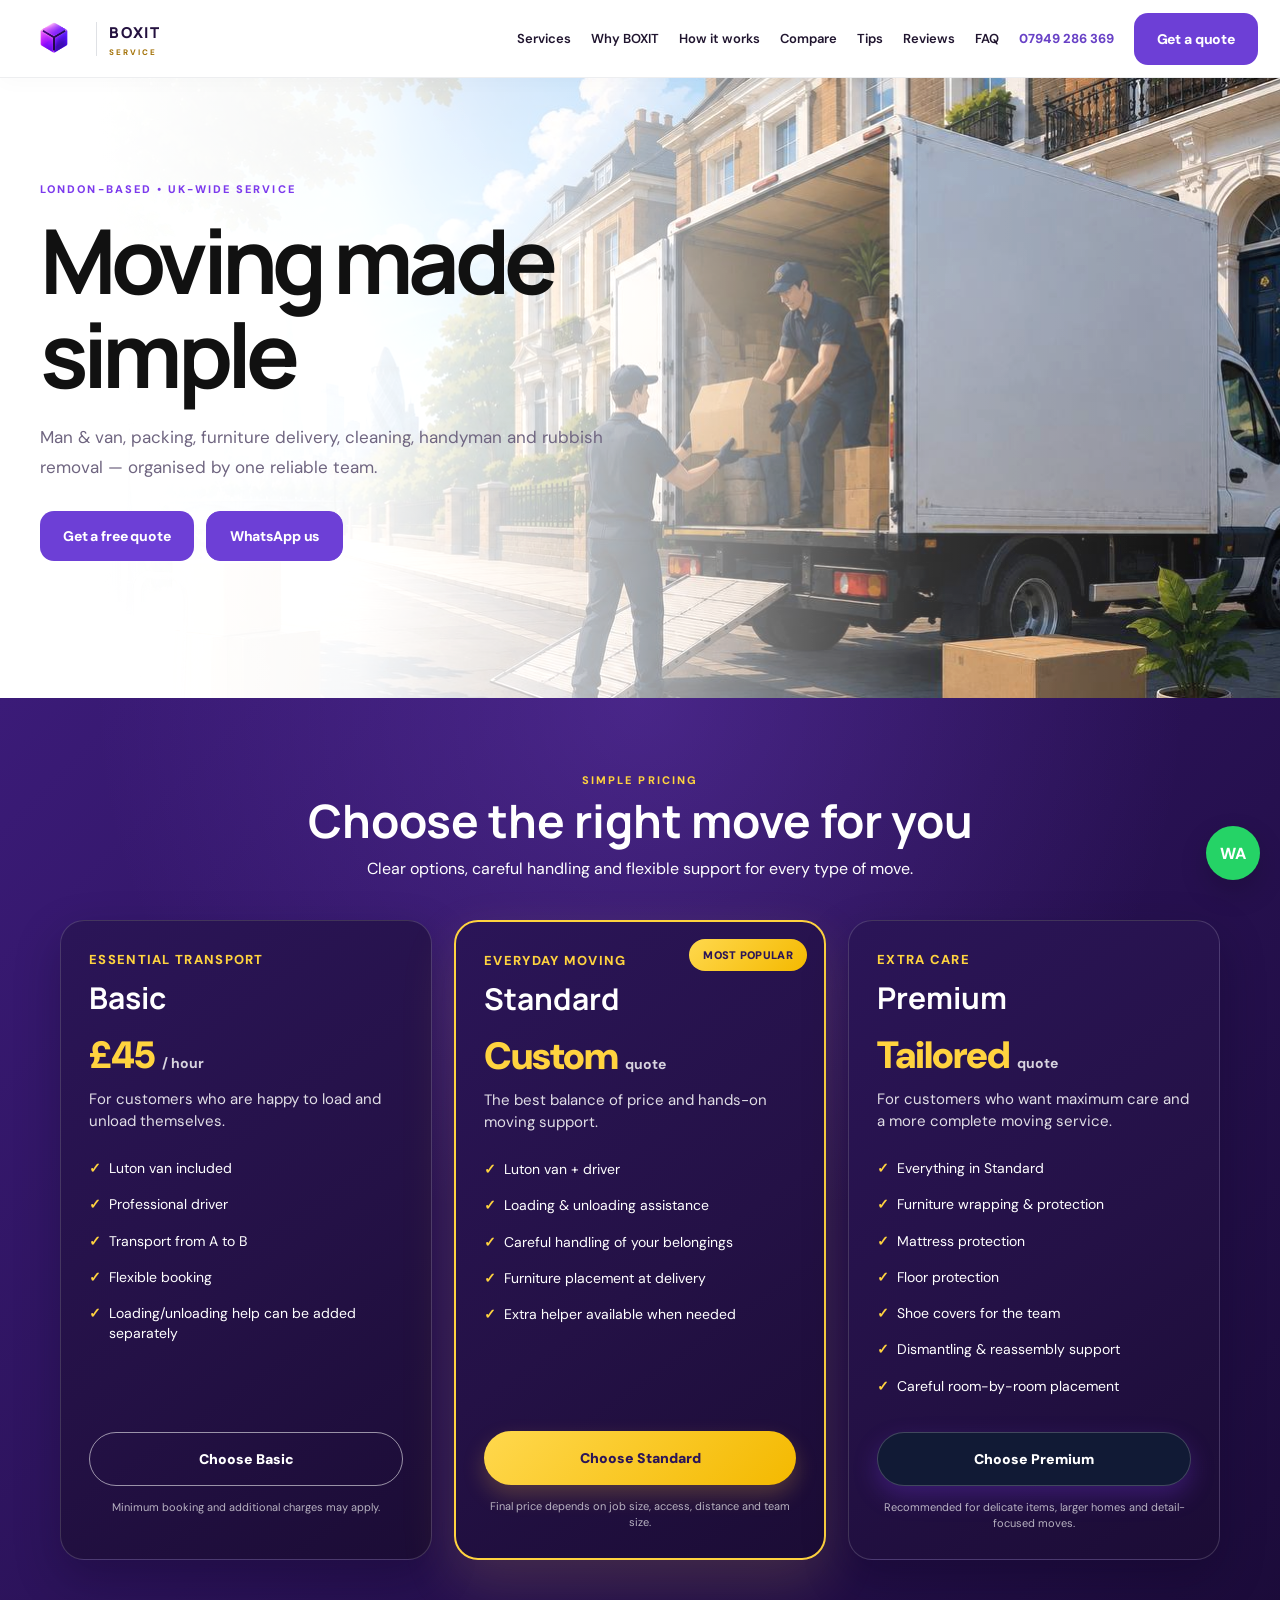
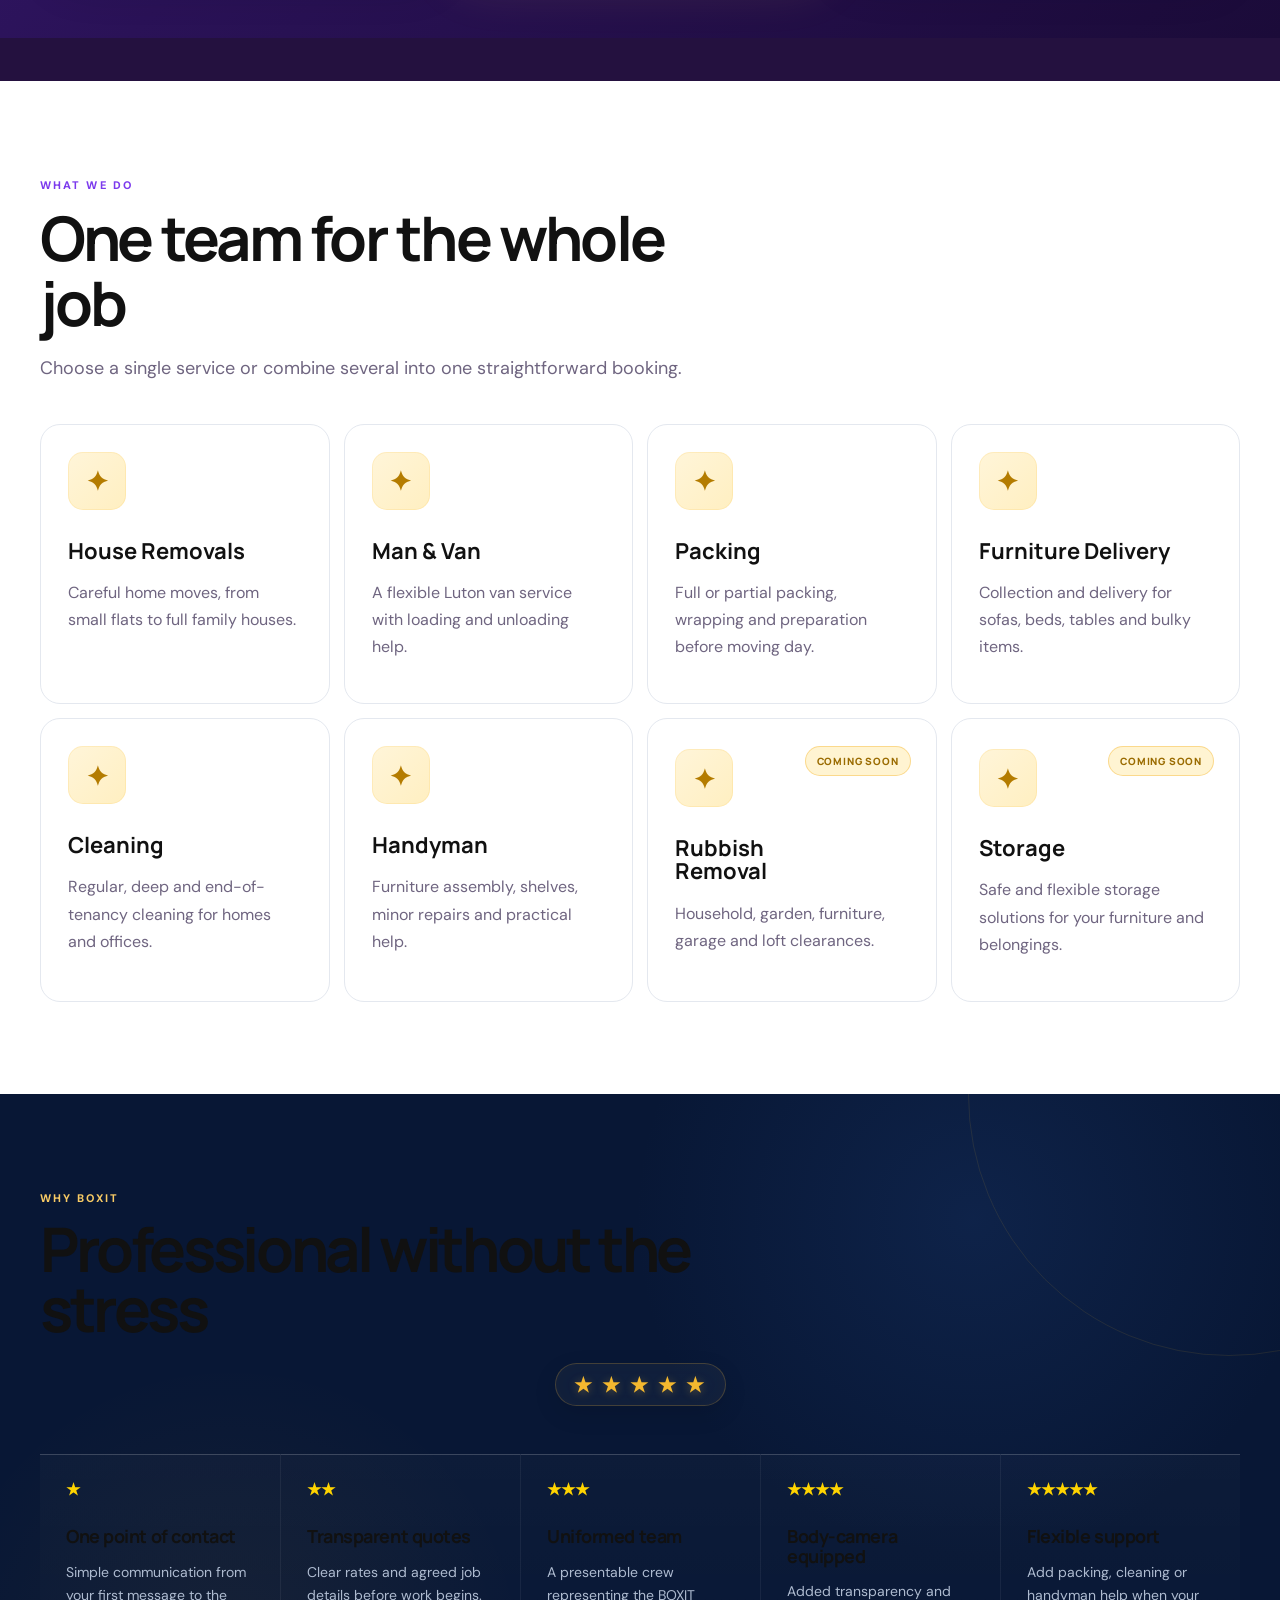
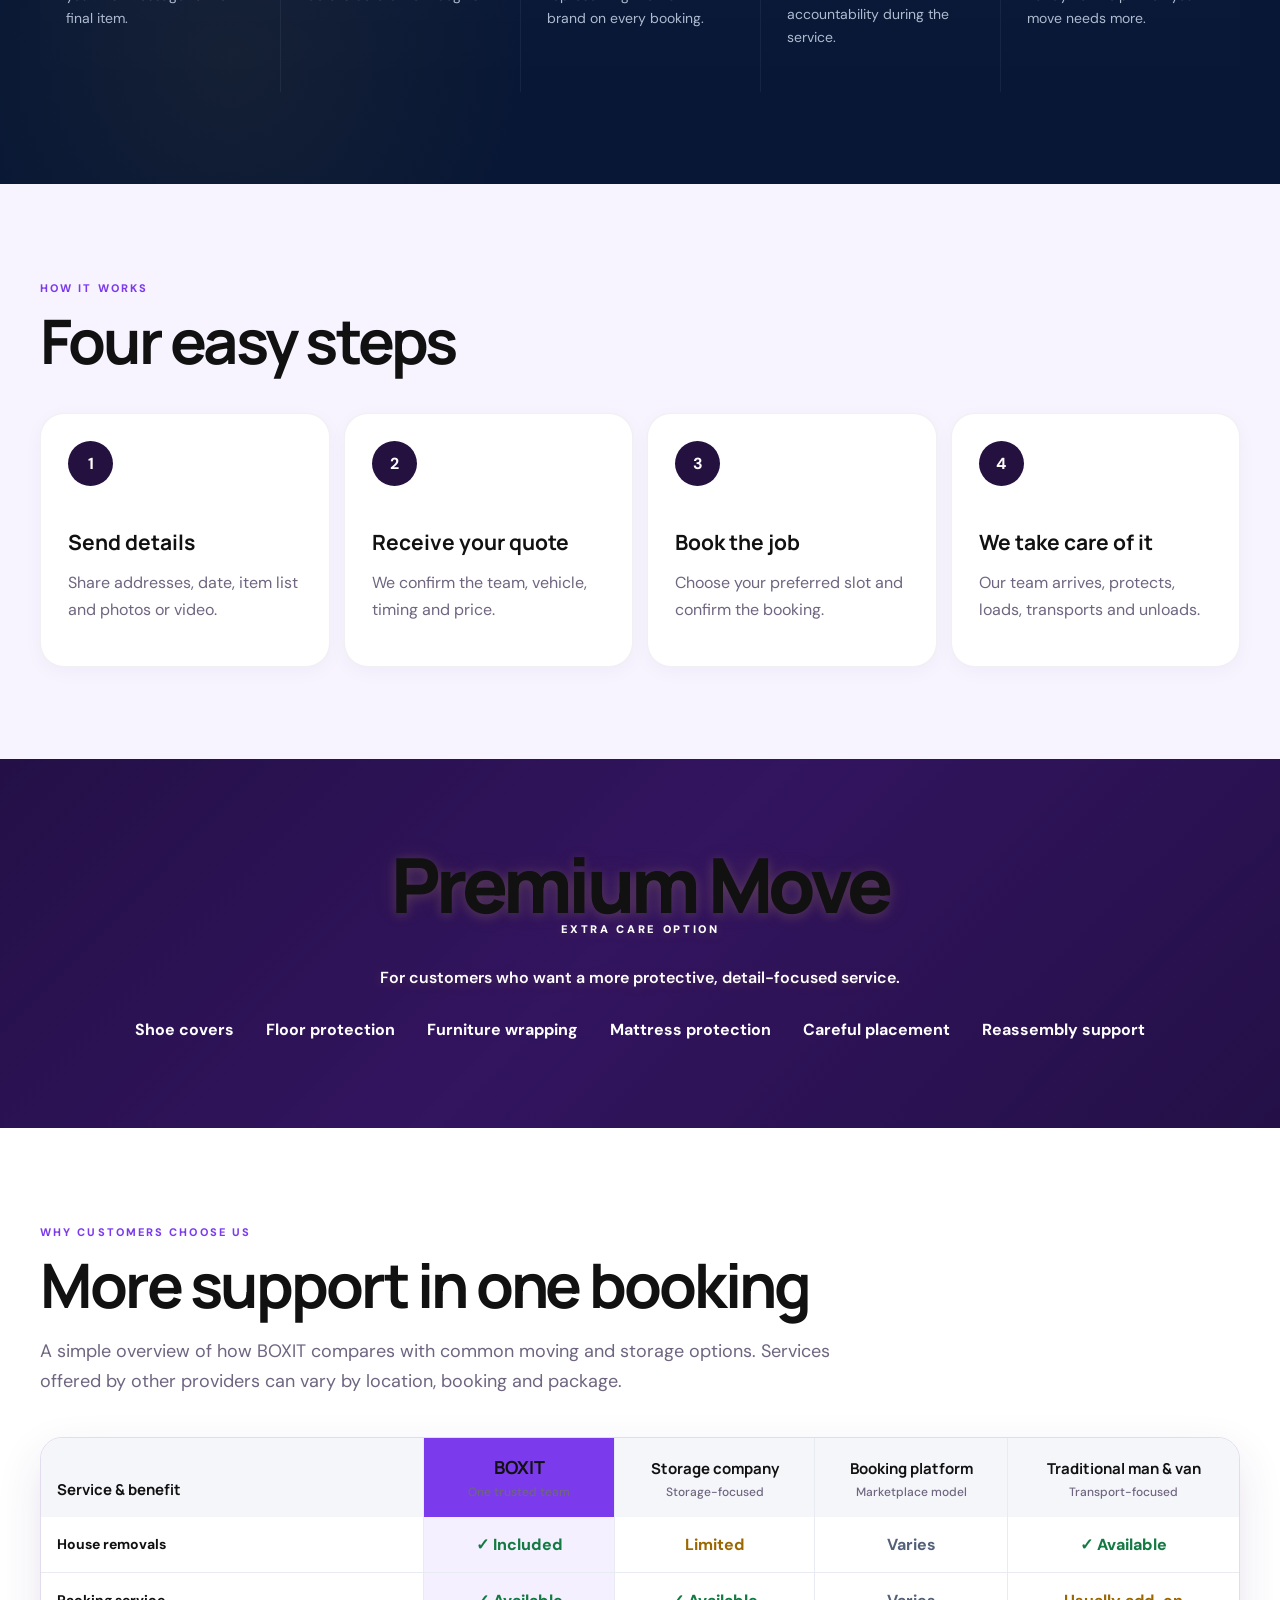
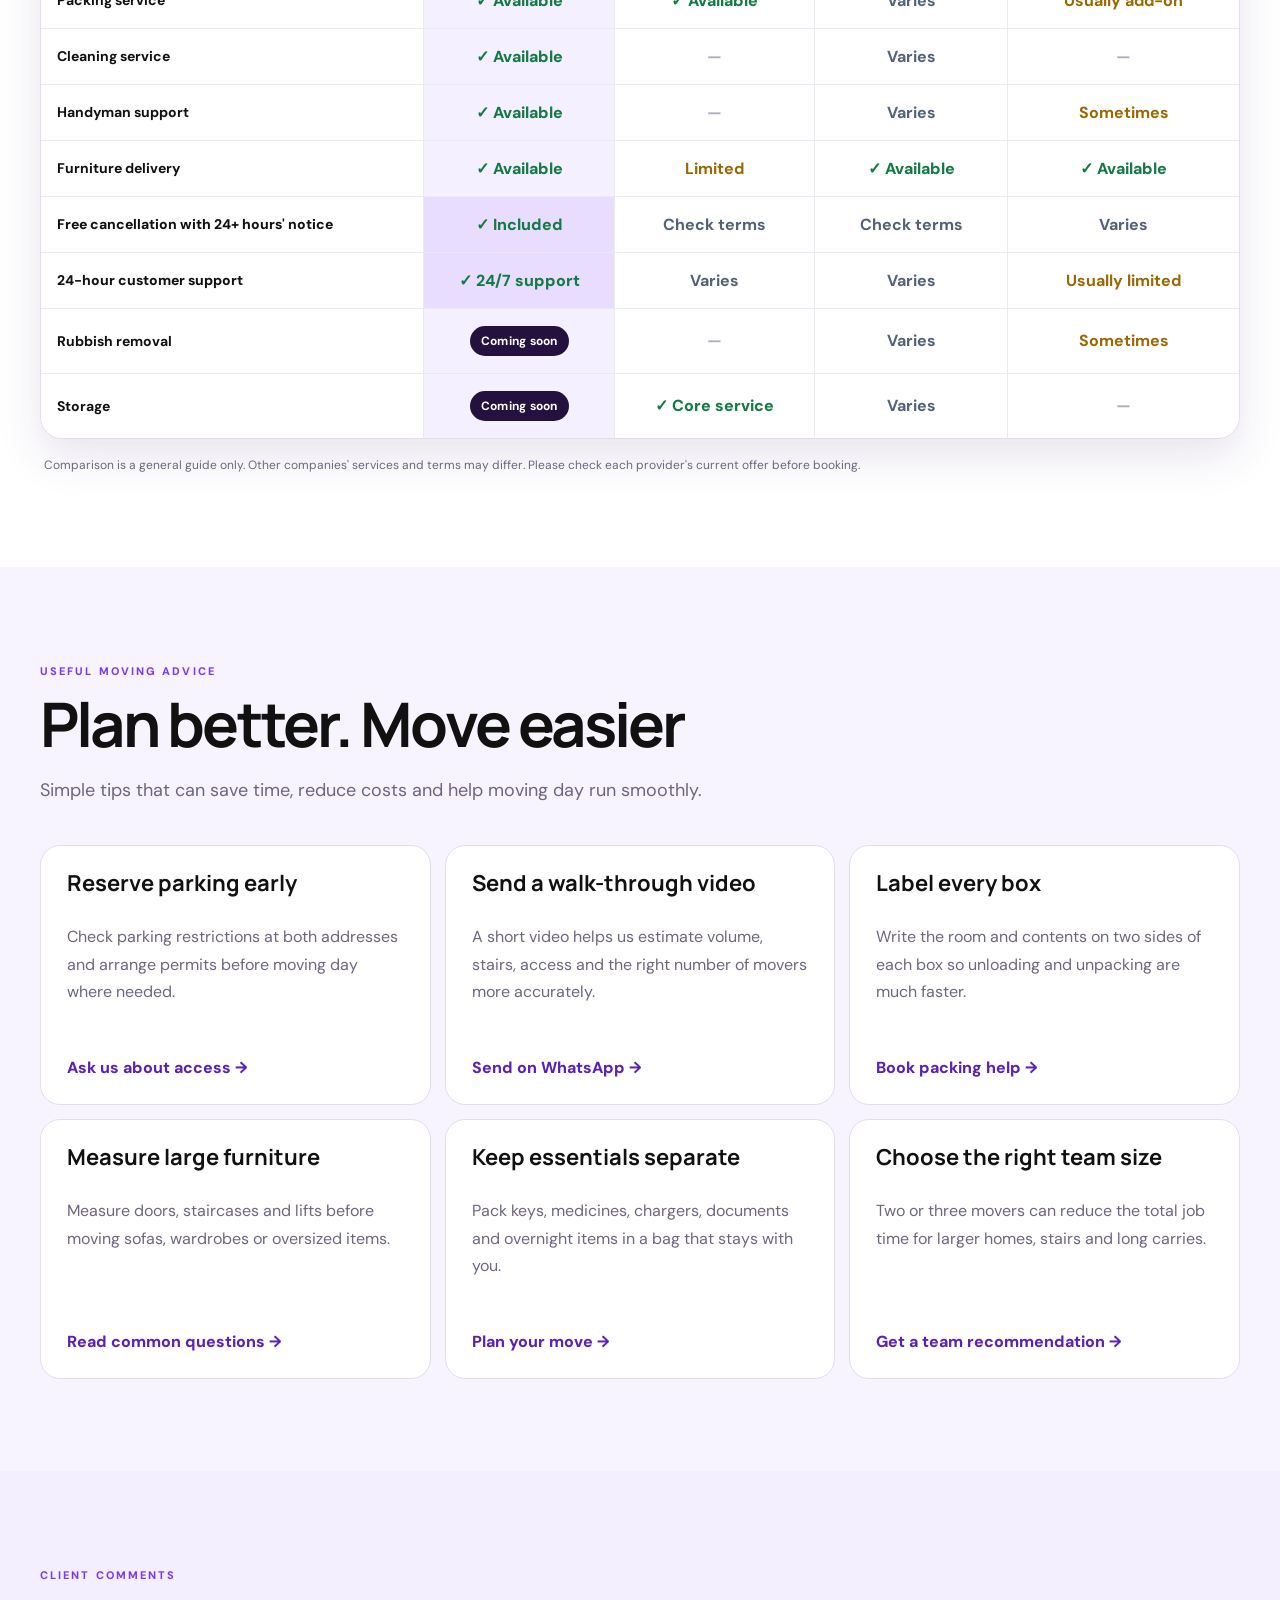
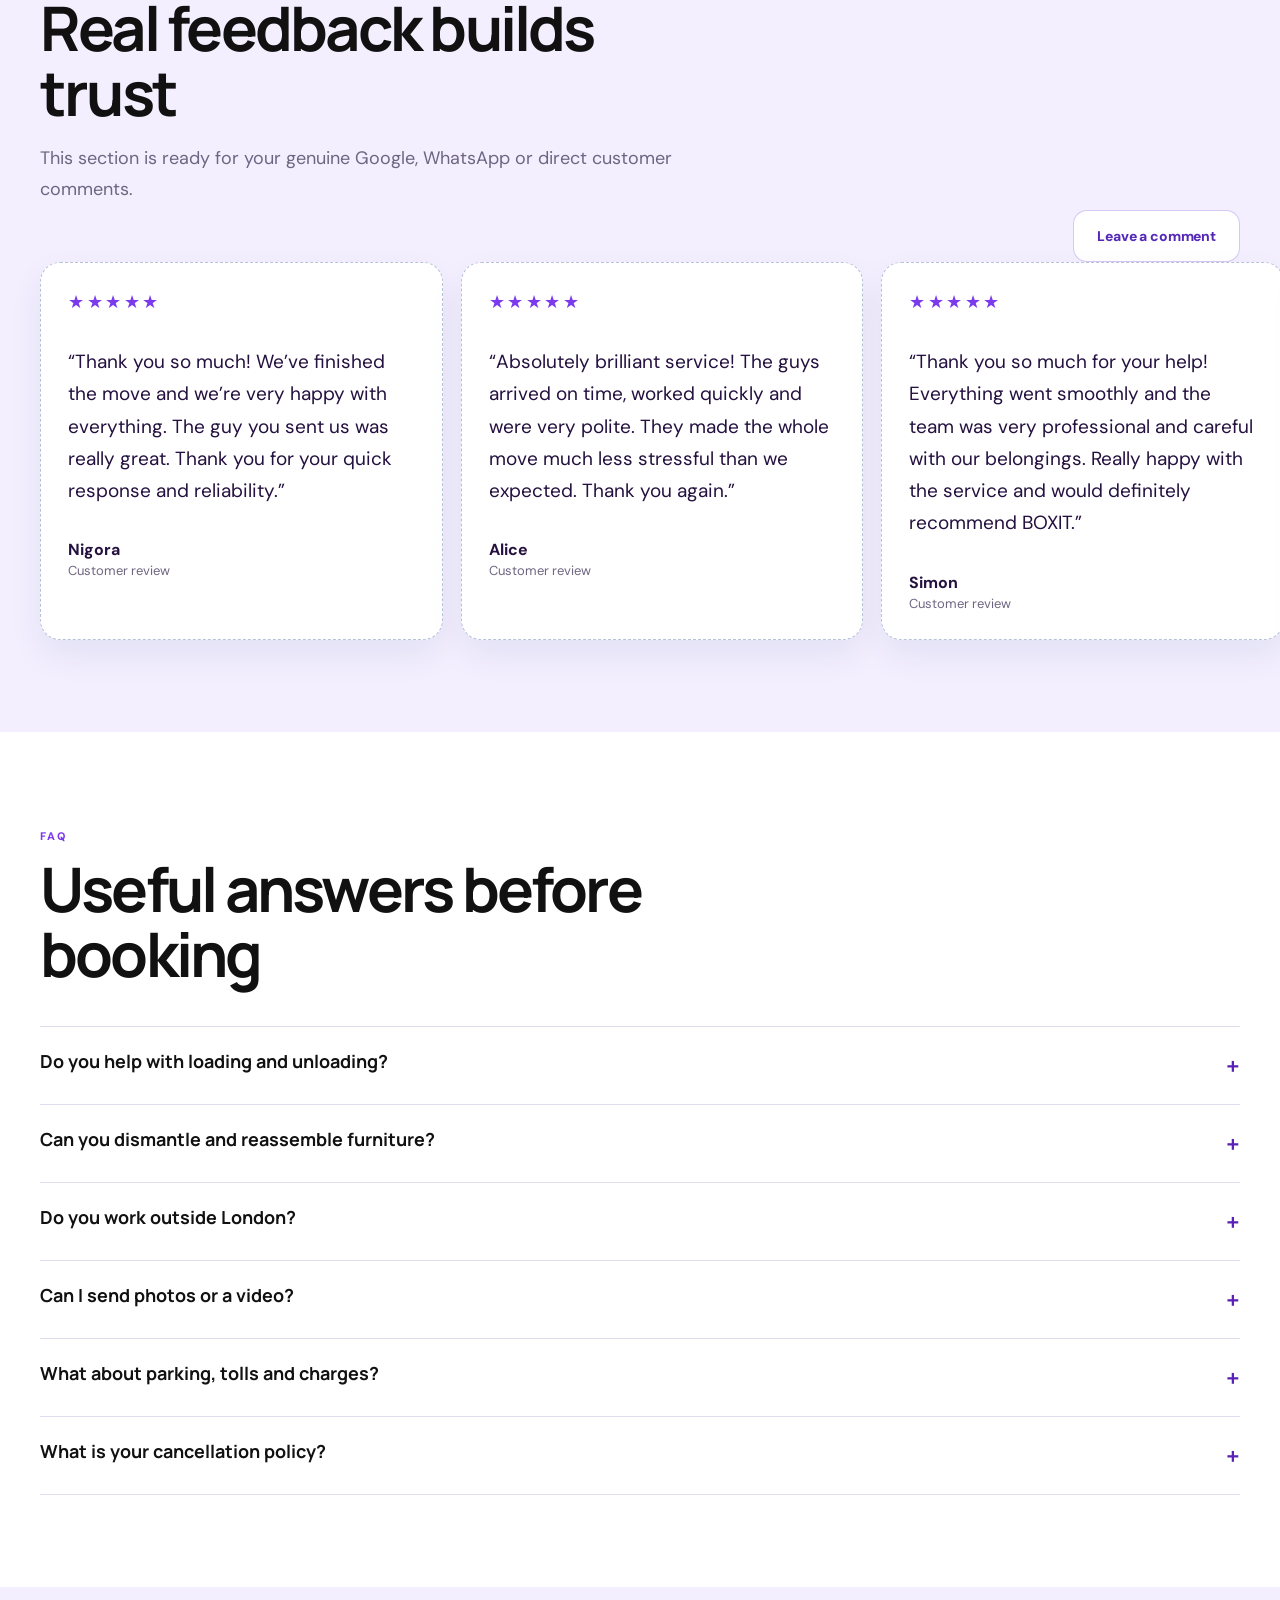
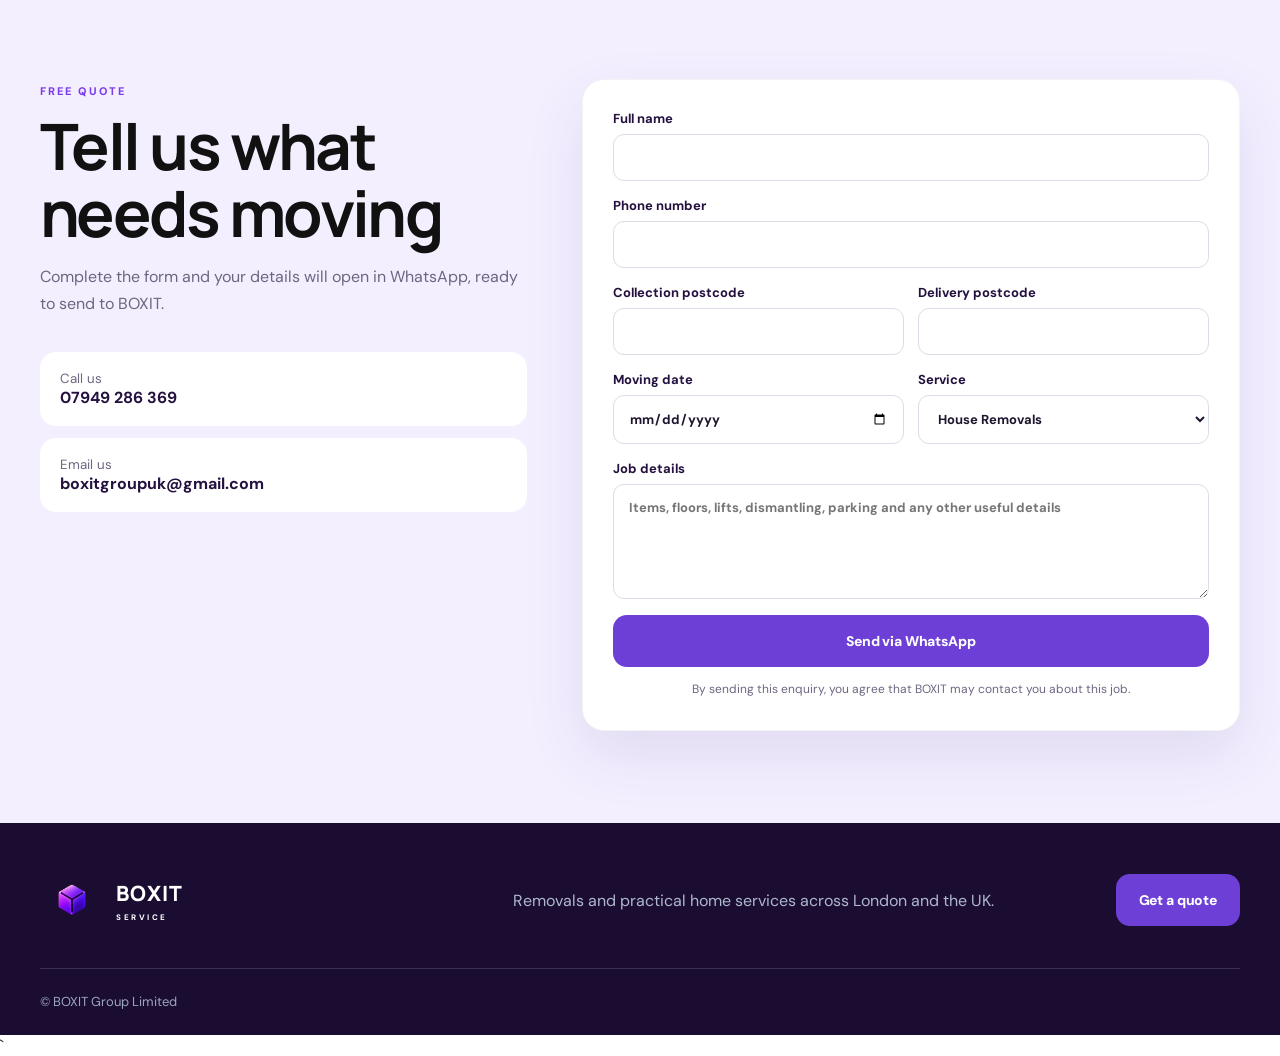
==== commit 99c4a257: "in progress" ====
--- a/beta.html
+++ b/beta.html
@@ -6581,9 +6581,6 @@
             <div class="hero-actions">
                 <a class="btn" href="#quote">Get a free quote</a>
                 <a class="btn btn-ghost" href="https://wa.me/447949286369?text=Hello%20BOXIT%2C%20I%20would%20like%20a%20quote." target="_blank" rel="noopener">WhatsApp us</a>
-            </div>
-            <div class="trust-row">
-                <span>Clear pricing</span><span>Flexible booking</span><span>Careful handling</span>
             </div>
         </div>
 
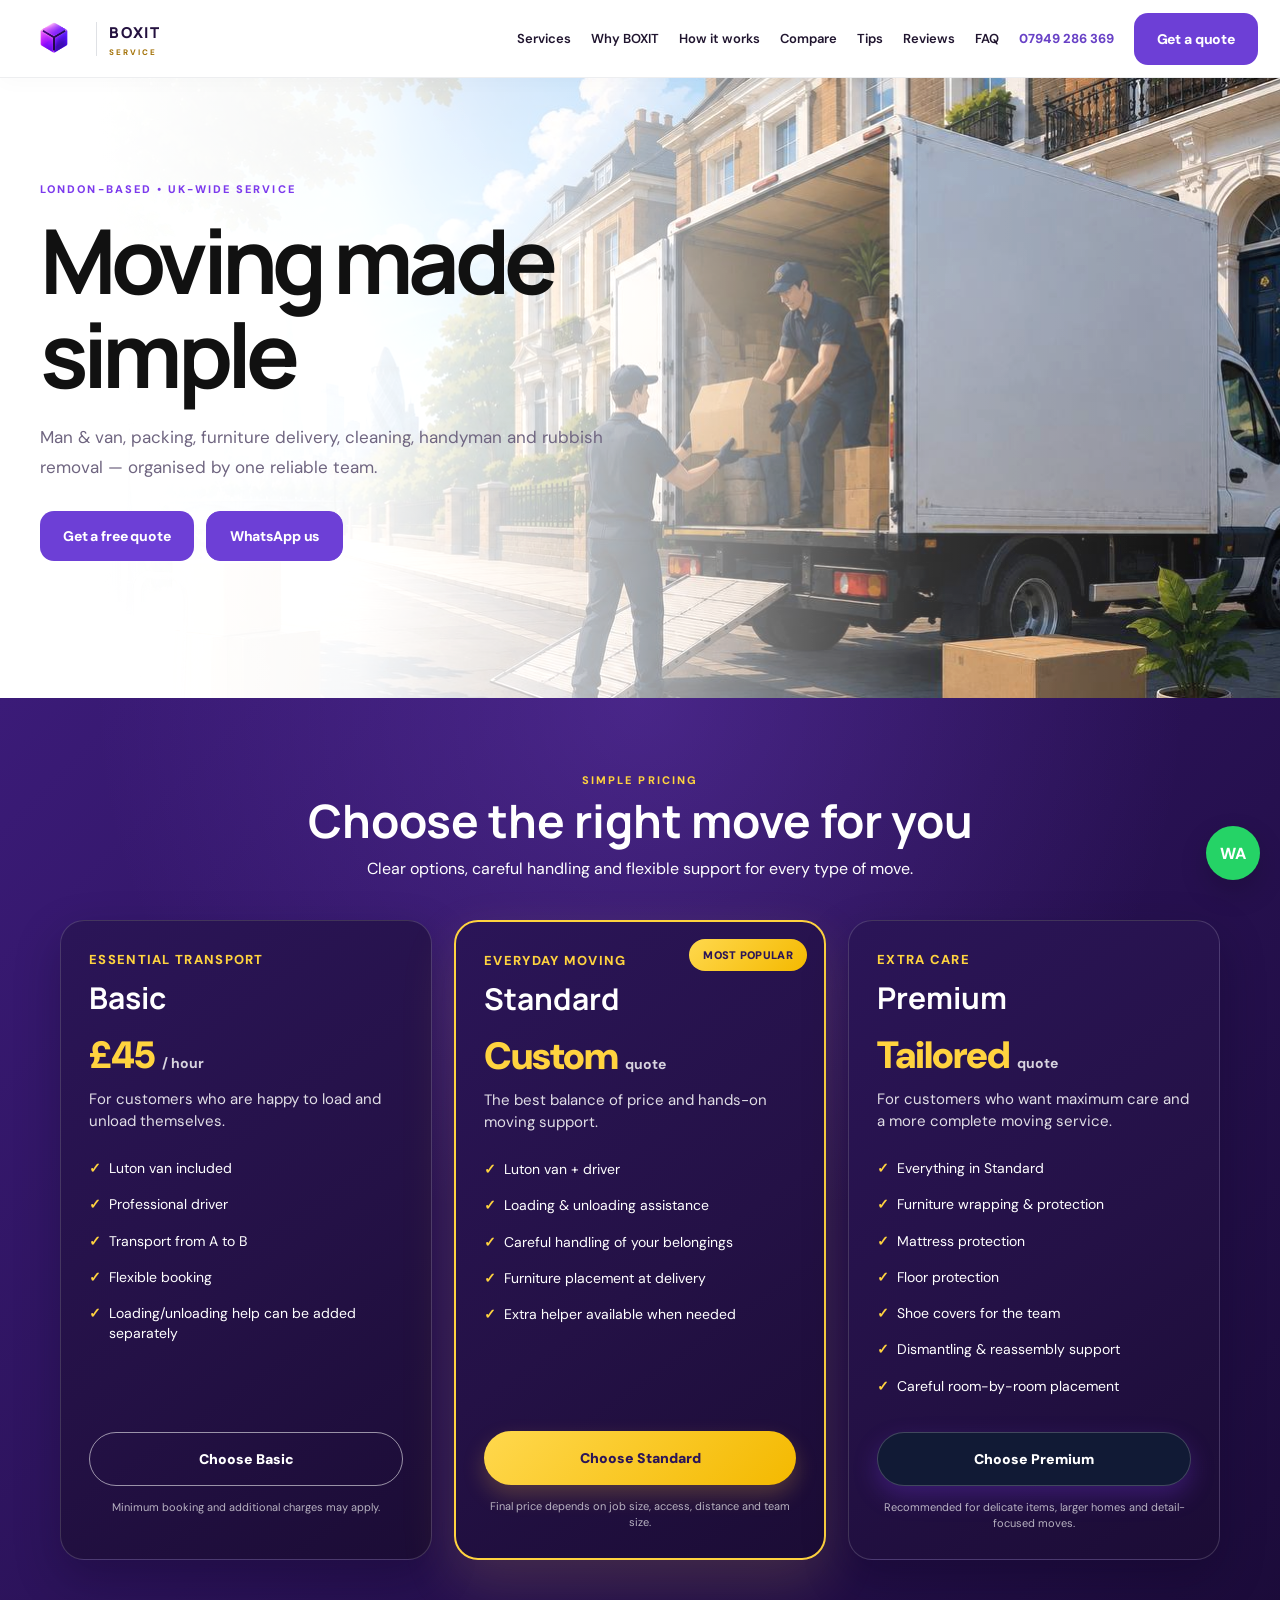
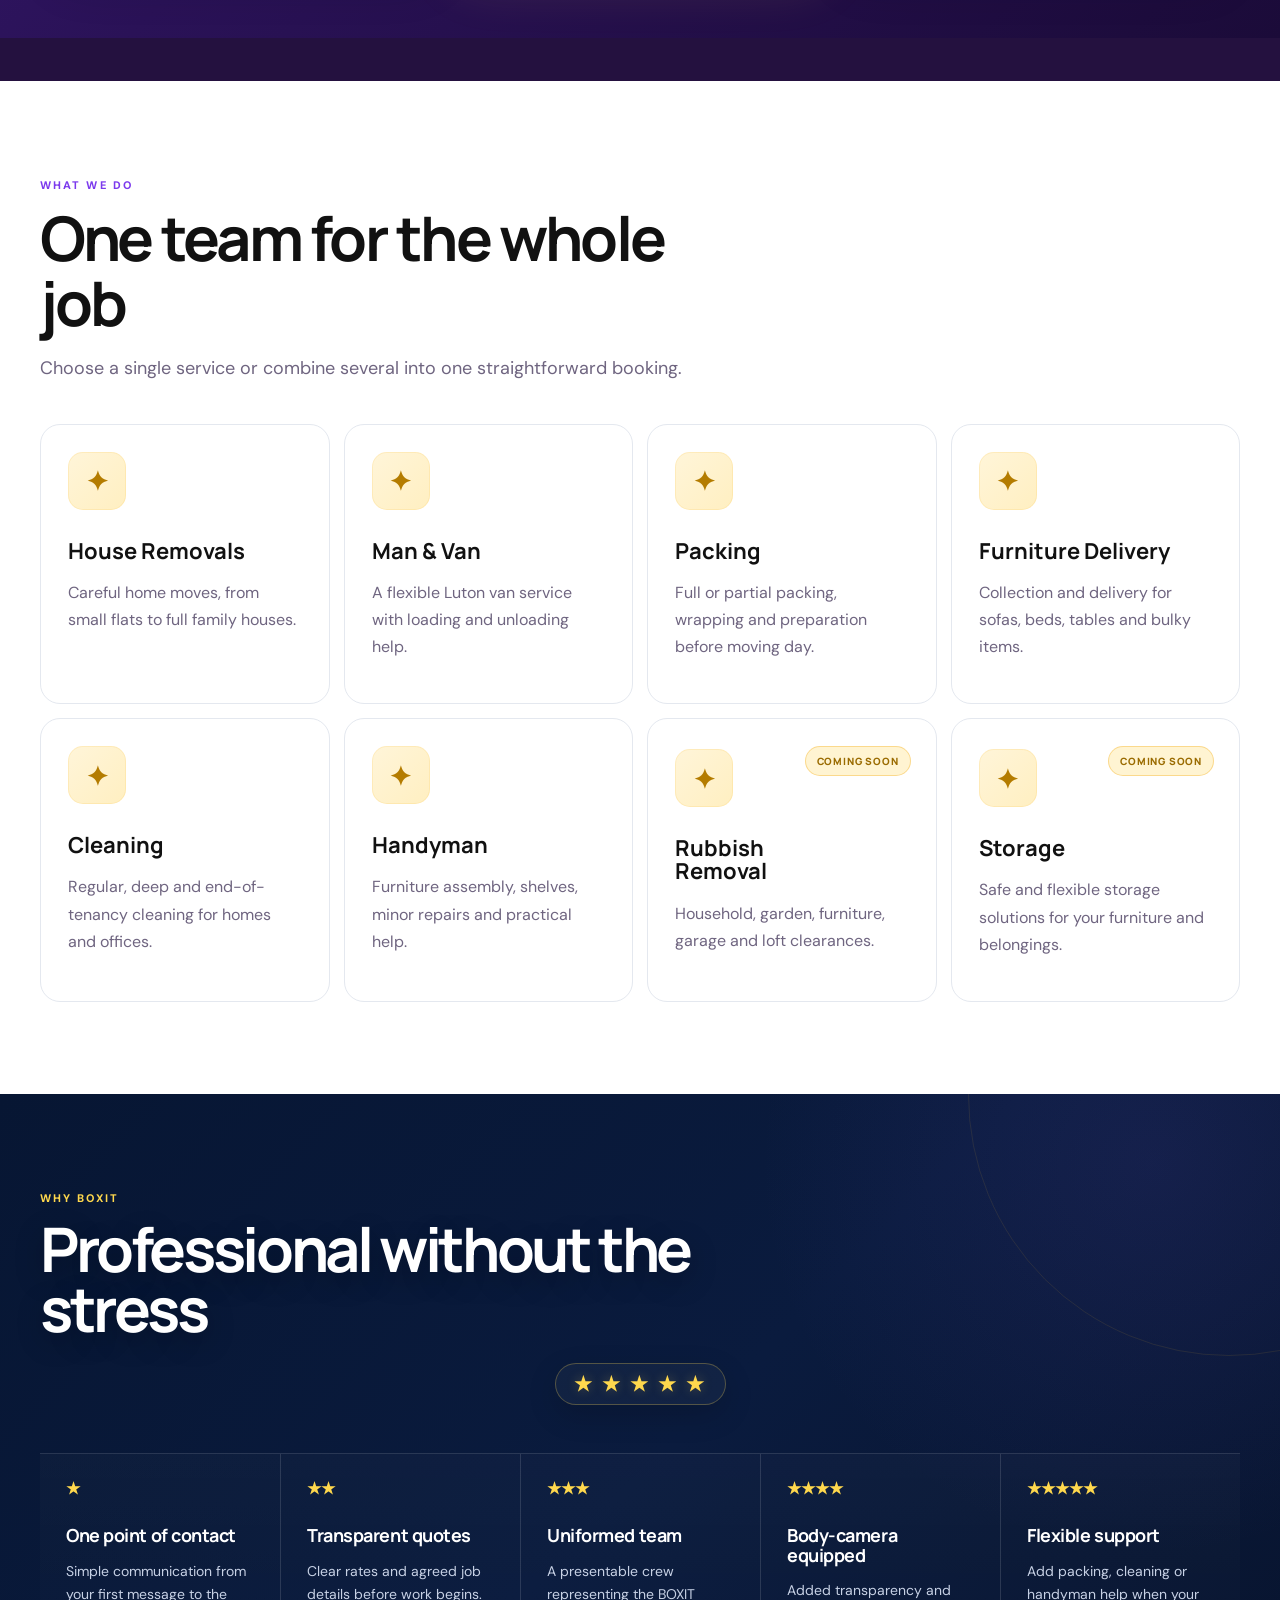
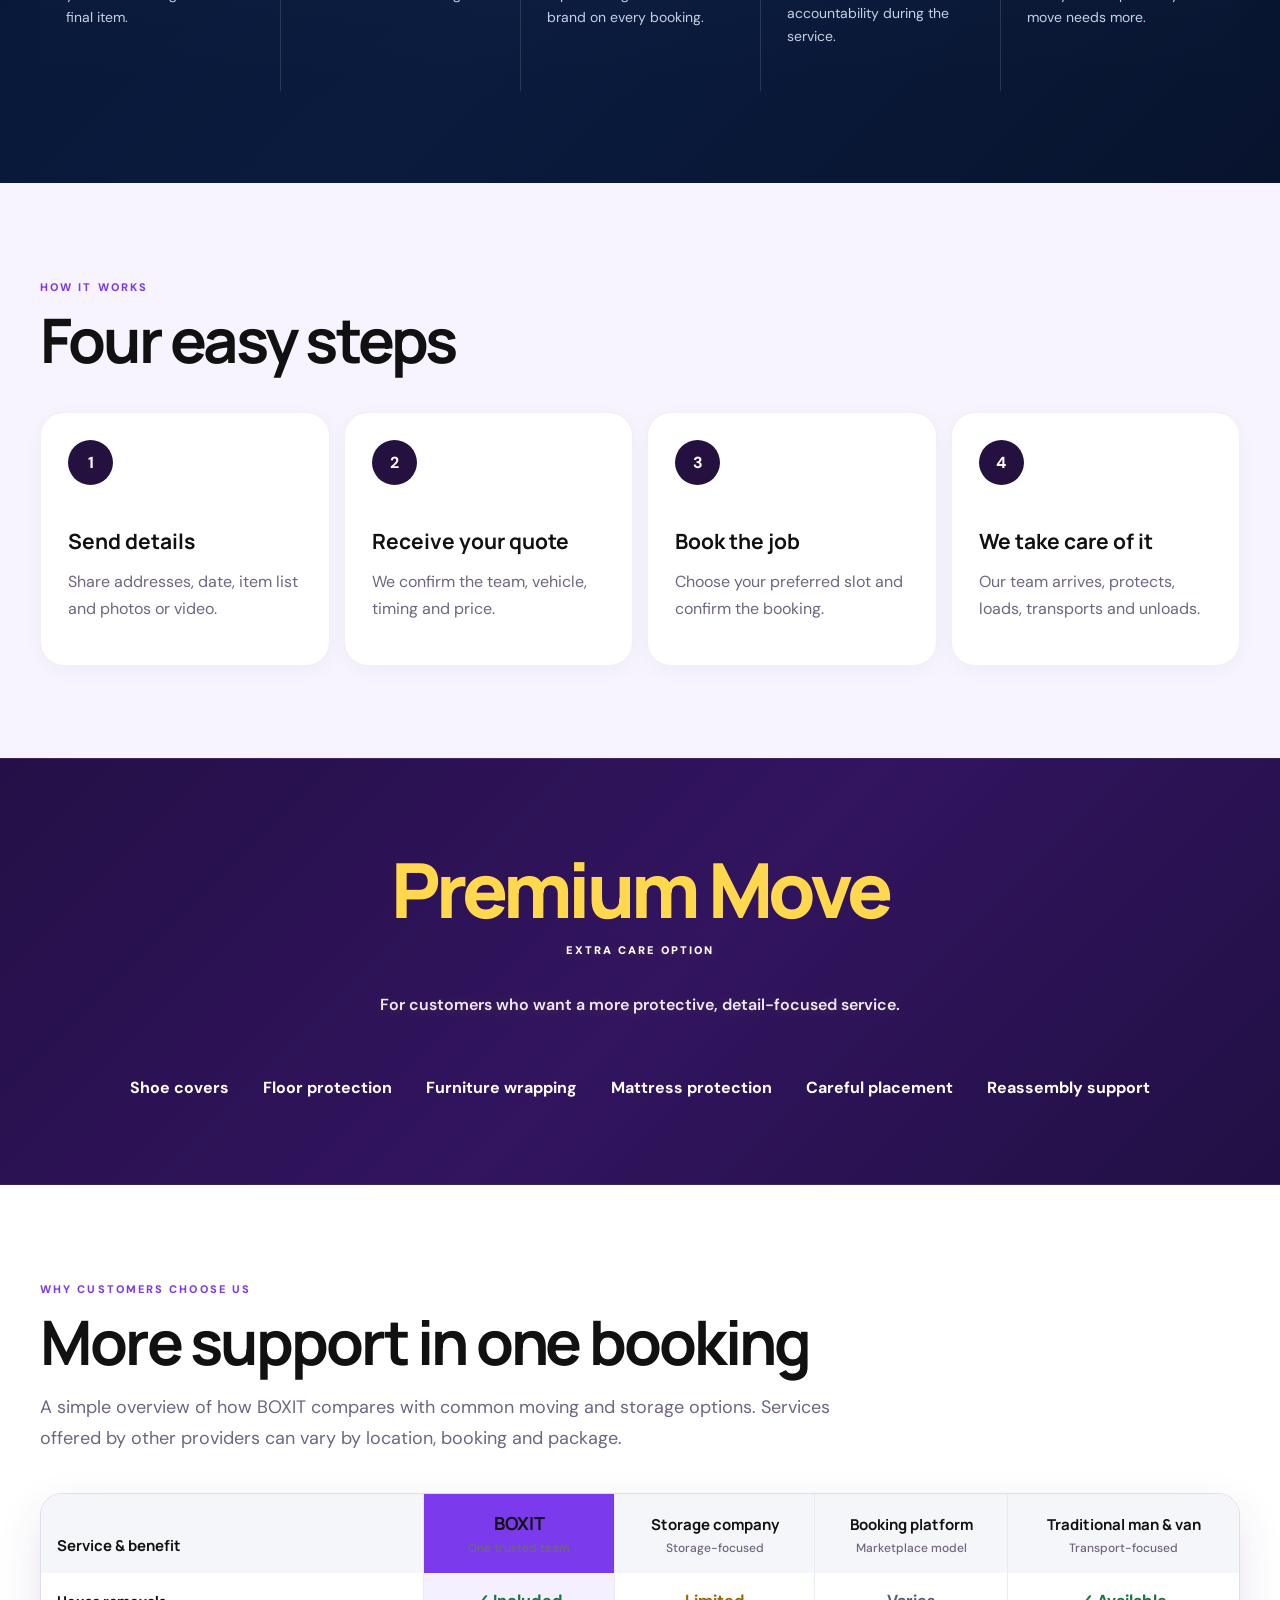
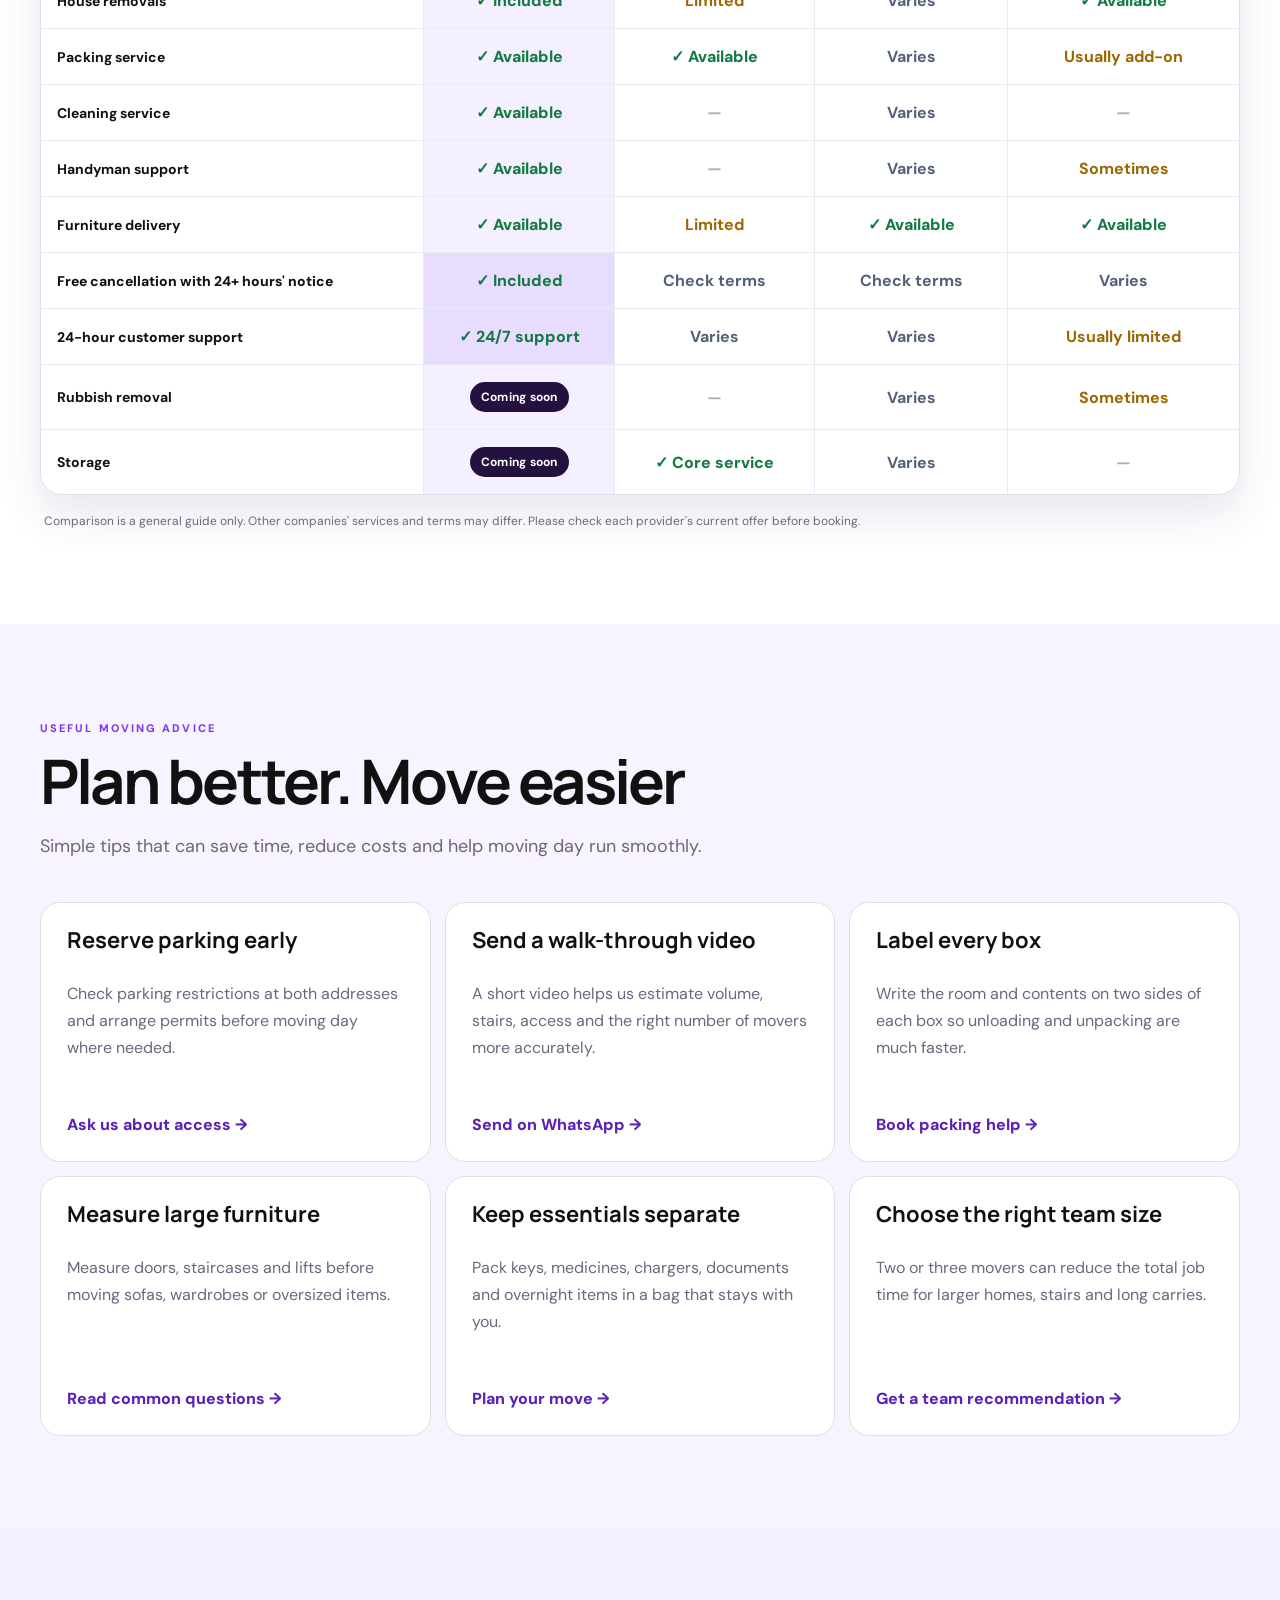
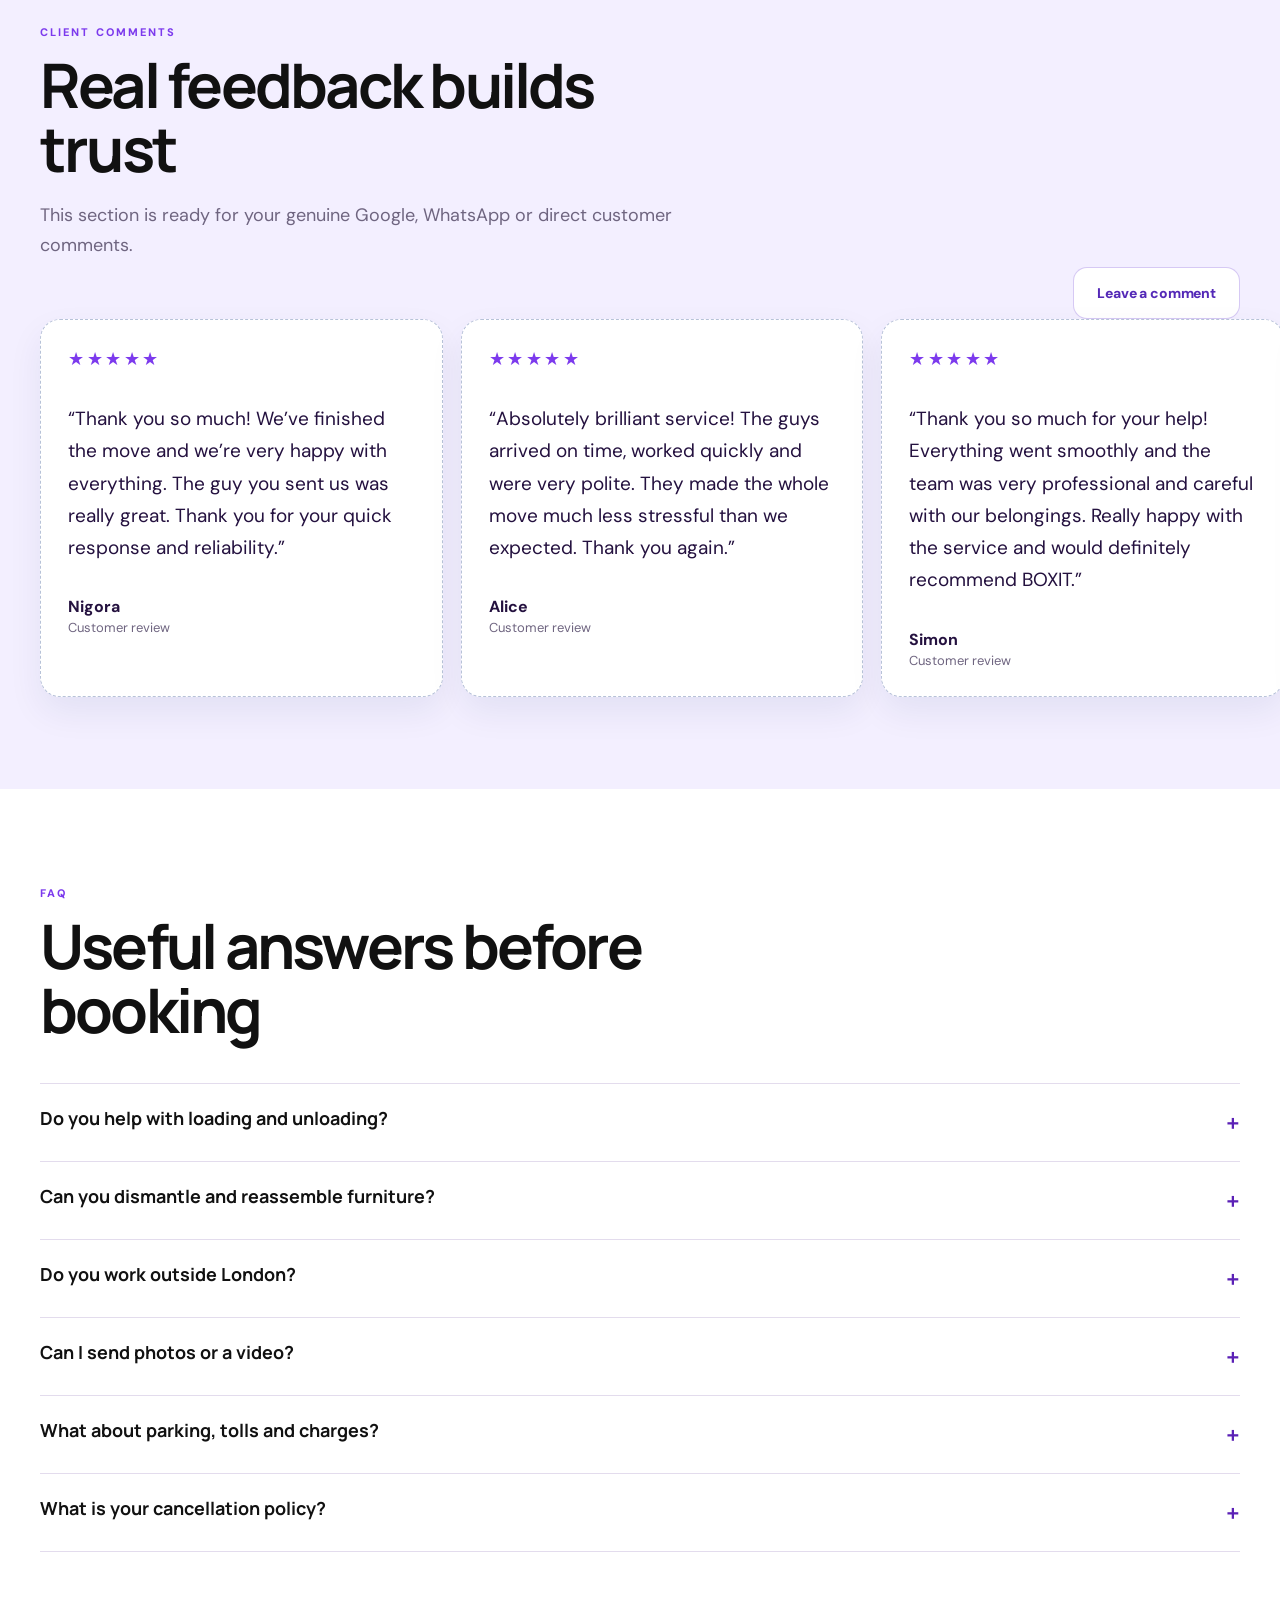
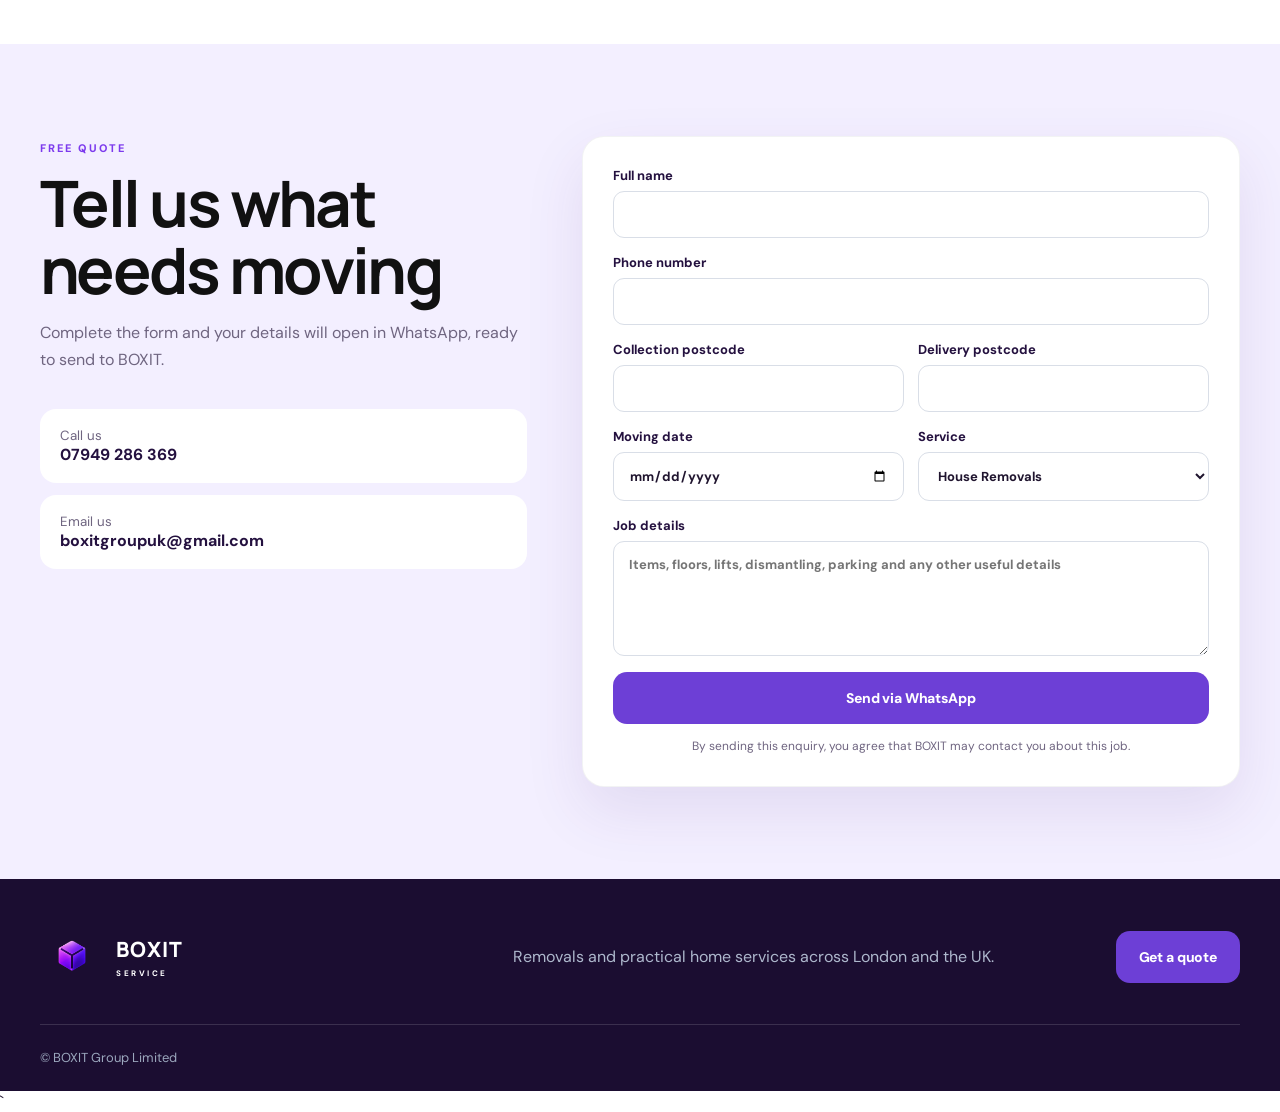
==== commit c5e150fb: "in progress" ====
--- a/beta.html
+++ b/beta.html
@@ -546,6 +546,126 @@
             .hero-visual img, .hero-visual svg { max-width:100%; height:auto; }
         }
     </style>
+
+    <style id="premium-move-final-fix">
+        /* =========================================================
+           PREMIUM MOVE — FINAL CLEAN DESIGN
+           ========================================================= */
+        .premium{
+            background:linear-gradient(135deg,#241047 0%,#32145f 50%,#241047 100%) !important;
+            color:#fff !important;
+        }
+
+        /* Gold Premium Move title */
+        .premium h2{
+            color:#FFD84D !important;
+            text-shadow:0 8px 28px rgba(255,216,77,.12) !important;
+            margin:0 0 18px !important;
+        }
+
+        /* More breathing room between title / subtitle / description */
+        .premium .eyebrow{
+            color:#fff !important;
+            margin:0 0 34px !important;
+            opacity:.95 !important;
+        }
+
+        .premium p{
+            color:#fff !important;
+            margin:0 auto 0 !important;
+            opacity:.92 !important;
+        }
+
+        /* Six options: plain text only — no boxes, borders or hover effects */
+        .premium-list{
+            display:flex !important;
+            flex-wrap:wrap !important;
+            justify-content:center !important;
+            align-items:center !important;
+            gap:14px 38px !important;
+            width:100% !important;
+            max-width:1200px !important;
+            margin:34px auto 0 !important;
+        }
+
+        .premium-list span,
+        .premium-list span:hover,
+        .premium-list span:focus,
+        .premium-list span:active{
+            display:inline !important;
+            padding:0 !important;
+            margin:0 !important;
+            border:0 !important;
+            border-radius:0 !important;
+            background:transparent !important;
+            box-shadow:none !important;
+            color:#fff !important;
+            font-weight:700 !important;
+            transform:none !important;
+            transition:none !important;
+            cursor:default !important;
+            pointer-events:none !important;
+            white-space:nowrap !important;
+        }
+
+        /* Remove the previous checkmark pseudo-element */
+        .premium-list span::before,
+        .premium-list span:hover::before,
+        .premium-list span:focus::before,
+        .premium-list span:active::before{
+            content:none !important;
+            display:none !important;
+        }
+
+        @media(max-width:800px){
+            .premium{
+                padding:76px 20px !important;
+            }
+
+            .premium h2{
+                font-size:clamp(44px,10vw,60px) !important;
+                margin-bottom:16px !important;
+            }
+
+            .premium .eyebrow{
+                margin-bottom:28px !important;
+            }
+
+            .premium-list{
+                gap:14px 24px !important;
+                margin-top:30px !important;
+            }
+        }
+
+        @media(max-width:600px){
+            .premium h2{
+                font-size:48px !important;
+            }
+
+            .premium .eyebrow{
+                margin-bottom:24px !important;
+            }
+
+            .premium p{
+                font-size:15px !important;
+                line-height:1.6 !important;
+            }
+
+            .premium-list{
+                display:grid !important;
+                grid-template-columns:repeat(2,minmax(0,1fr)) !important;
+                gap:16px 20px !important;
+                margin-top:28px !important;
+            }
+
+            .premium-list span{
+                font-size:13px !important;
+                white-space:normal !important;
+                text-align:center !important;
+            }
+        }
+    </style>
+
 </head>
 <style>
     :root{
@@ -6995,4 +7115,283 @@
                     url("background.jpg") !important;
         }
     }
+</style>
+
+<style id="final-colour-design-fix">
+    /* =========================================================
+       FINAL COLOUR + DESIGN FIX
+       Premium Move:
+       - dark purple background
+       - Premium Move title = gold
+       - all supporting text/options = white
+
+       Why BOXIT:
+       - heading/title = white
+       - card headings = white
+       - body text = soft white
+       - stars = gold
+       ========================================================= */
+
+    /* ---------- PREMIUM MOVE ---------- */
+    .premium{
+        background:
+                radial-gradient(circle at 12% 18%, rgba(255,216,77,.10), transparent 30%),
+                radial-gradient(circle at 88% 80%, rgba(124,58,237,.18), transparent 34%),
+                linear-gradient(135deg,#241047 0%,#32145f 50%,#1f0d3d 100%) !important;
+        color:#ffffff !important;
+        border-top:1px solid rgba(255,255,255,.08);
+        border-bottom:1px solid rgba(255,255,255,.08);
+    }
+
+    .premium h2{
+        color:#FFD84D !important;
+        text-shadow:0 8px 30px rgba(0,0,0,.25);
+    }
+
+    .premium .eyebrow,
+    .premium p{
+        color:#ffffff !important;
+    }
+
+    .premium .eyebrow{
+        opacity:.92;
+        letter-spacing:.18em;
+    }
+
+    .premium p{
+        opacity:.88;
+    }
+
+    .premium-list span,
+    .premium-list span:hover,
+    .premium-list span:focus,
+    .premium-list span:active{
+        color:#ffffff !important;
+        background:transparent !important;
+        border:1px solid rgba(255,255,255,.18) !important;
+        box-shadow:none !important;
+        transition:all .22s ease;
+    }
+
+    .premium-list span:hover{
+        background:rgba(255,216,77,.10) !important;
+        border-color:rgba(255,216,77,.65) !important;
+        transform:translateY(-2px);
+    }
+
+    /* Small gold accent before each Premium Move option */
+    .premium-list span::before{
+        content:"✓";
+        color:#FFD84D;
+        font-weight:900;
+        margin-right:8px;
+    }
+
+    /* ---------- WHY BOXIT / DARK SECTION ---------- */
+    .dark-section{
+        background:
+                radial-gradient(circle at 90% 10%, rgba(92,72,180,.14), transparent 30%),
+                linear-gradient(135deg,#071633 0%,#0a1b3e 52%,#08142e 100%) !important;
+        color:#ffffff !important;
+    }
+
+    .dark-section .section-heading h2,
+    #why .section-heading h2{
+        color:#ffffff !important;
+        text-shadow:0 8px 28px rgba(0,0,0,.28);
+    }
+
+    .dark-section .section-heading .eyebrow,
+    #why .section-heading .eyebrow{
+        color:#FFD84D !important;
+    }
+
+    #why .section-title-stars{
+        background:rgba(255,255,255,.035);
+        border:1px solid rgba(255,216,77,.28);
+        border-radius:999px;
+        padding:10px 18px;
+        box-shadow:0 10px 30px rgba(0,0,0,.16);
+    }
+
+    #why .section-title-stars span{
+        color:#FFD84D !important;
+        text-shadow:0 0 12px rgba(255,216,77,.25);
+    }
+
+    .dark-section .feature-grid article{
+        border-color:rgba(255,255,255,.13) !important;
+    }
+
+    .dark-section .feature-grid article > span{
+        color:#FFD84D !important;
+    }
+
+    .dark-section .feature-grid h3,
+    #why .feature-grid h3{
+        color:#ffffff !important;
+    }
+
+    .dark-section .feature-grid p,
+    #why .feature-grid p{
+        color:#c7d1e5 !important;
+    }
+
+    /* ---------- RESPONSIVE POLISH ---------- */
+    @media(max-width:700px){
+        .premium-list{
+            width:100%;
+        }
+
+        .premium-list span{
+            min-height:42px;
+            white-space:nowrap;
+        }
+    }
+
+    @media(max-width:600px){
+        .premium h2{
+            font-size:48px;
+        }
+
+        .premium-list span{
+            font-size:11px;
+            padding:9px 11px;
+        }
+
+        #why .section-title-stars{
+            padding:8px 14px;
+        }
+    }
+</style>
+
+
+
+<style id="ultimate-premium-move-fix">
+    /* =========================================================
+       ULTIMATE PREMIUM MOVE FIX
+       ========================================================= */
+
+    /* Premium Move section */
+    .premium{
+        background:linear-gradient(135deg,#241047 0%,#32145f 52%,#211044 100%) !important;
+        color:#fff !important;
+        text-align:center !important;
+        padding:92px 24px 86px !important;
+        gap:0 !important;
+    }
+
+    /* Gold title — force against every previous rule */
+    .premium h2,
+    .premium h2:hover,
+    .premium h2:focus,
+    .premium h2:active{
+        color:#FFD84D !important;
+        -webkit-text-fill-color:#FFD84D !important;
+        text-shadow:none !important;
+        margin:0 !important;
+        line-height:1 !important;
+    }
+
+    /* Subtitle: more space below title */
+    .premium .eyebrow{
+        color:#fff !important;
+        -webkit-text-fill-color:#fff !important;
+        margin-top:16px !important;
+        margin-bottom:0 !important;
+        opacity:1 !important;
+    }
+
+    /* Description: noticeably more separation from subtitle */
+    .premium p{
+        color:#fff !important;
+        -webkit-text-fill-color:#fff !important;
+        margin:34px auto 0 !important;
+        opacity:.92 !important;
+        max-width:760px !important;
+    }
+
+    /* Plain text options — NO boxes, borders, icons, hover effects */
+    .premium-list{
+        display:flex !important;
+        flex-wrap:wrap !important;
+        align-items:center !important;
+        justify-content:center !important;
+        gap:18px 34px !important;
+        width:100% !important;
+        max-width:1250px !important;
+        margin:58px auto 0 !important;
+    }
+
+    .premium-list span,
+    .premium-list span:hover,
+    .premium-list span:focus,
+    .premium-list span:focus-visible,
+    .premium-list span:active{
+        display:inline !important;
+        width:auto !important;
+        min-height:0 !important;
+        padding:0 !important;
+        margin:0 !important;
+        border:0 !important;
+        outline:0 !important;
+        border-radius:0 !important;
+        background:none !important;
+        box-shadow:none !important;
+        transform:none !important;
+        transition:none !important;
+        color:#fff !important;
+        -webkit-text-fill-color:#fff !important;
+        text-decoration:none !important;
+        cursor:default !important;
+        font-weight:700 !important;
+    }
+
+    /* Remove any generated checkmarks/icons */
+    .premium-list span::before,
+    .premium-list span::after{
+        content:none !important;
+        display:none !important;
+    }
+
+    /* Prevent inherited link-like styling */
+    .premium-list span a,
+    .premium-list span a:hover,
+    .premium-list span a:focus{
+        color:#fff !important;
+        text-decoration:none !important;
+        background:none !important;
+        border:0 !important;
+        box-shadow:none !important;
+        cursor:default !important;
+    }
+
+    @media(max-width:900px){
+        .premium-list{
+            gap:18px 26px !important;
+        }
+    }
+
+    @media(max-width:600px){
+        .premium{
+            padding:70px 18px 64px !important;
+        }
+        .premium h2{
+            font-size:48px !important;
+        }
+        .premium .eyebrow{
+            margin-top:14px !important;
+        }
+        .premium p{
+            margin-top:28px !important;
+            font-size:15px !important;
+        }
+        .premium-list{
+            margin-top:42px !important;
+            gap:16px 22px !important;
+        }
+        .premium-list span{
+            font-size:13px !important;
+        }
+    }
 </style>
